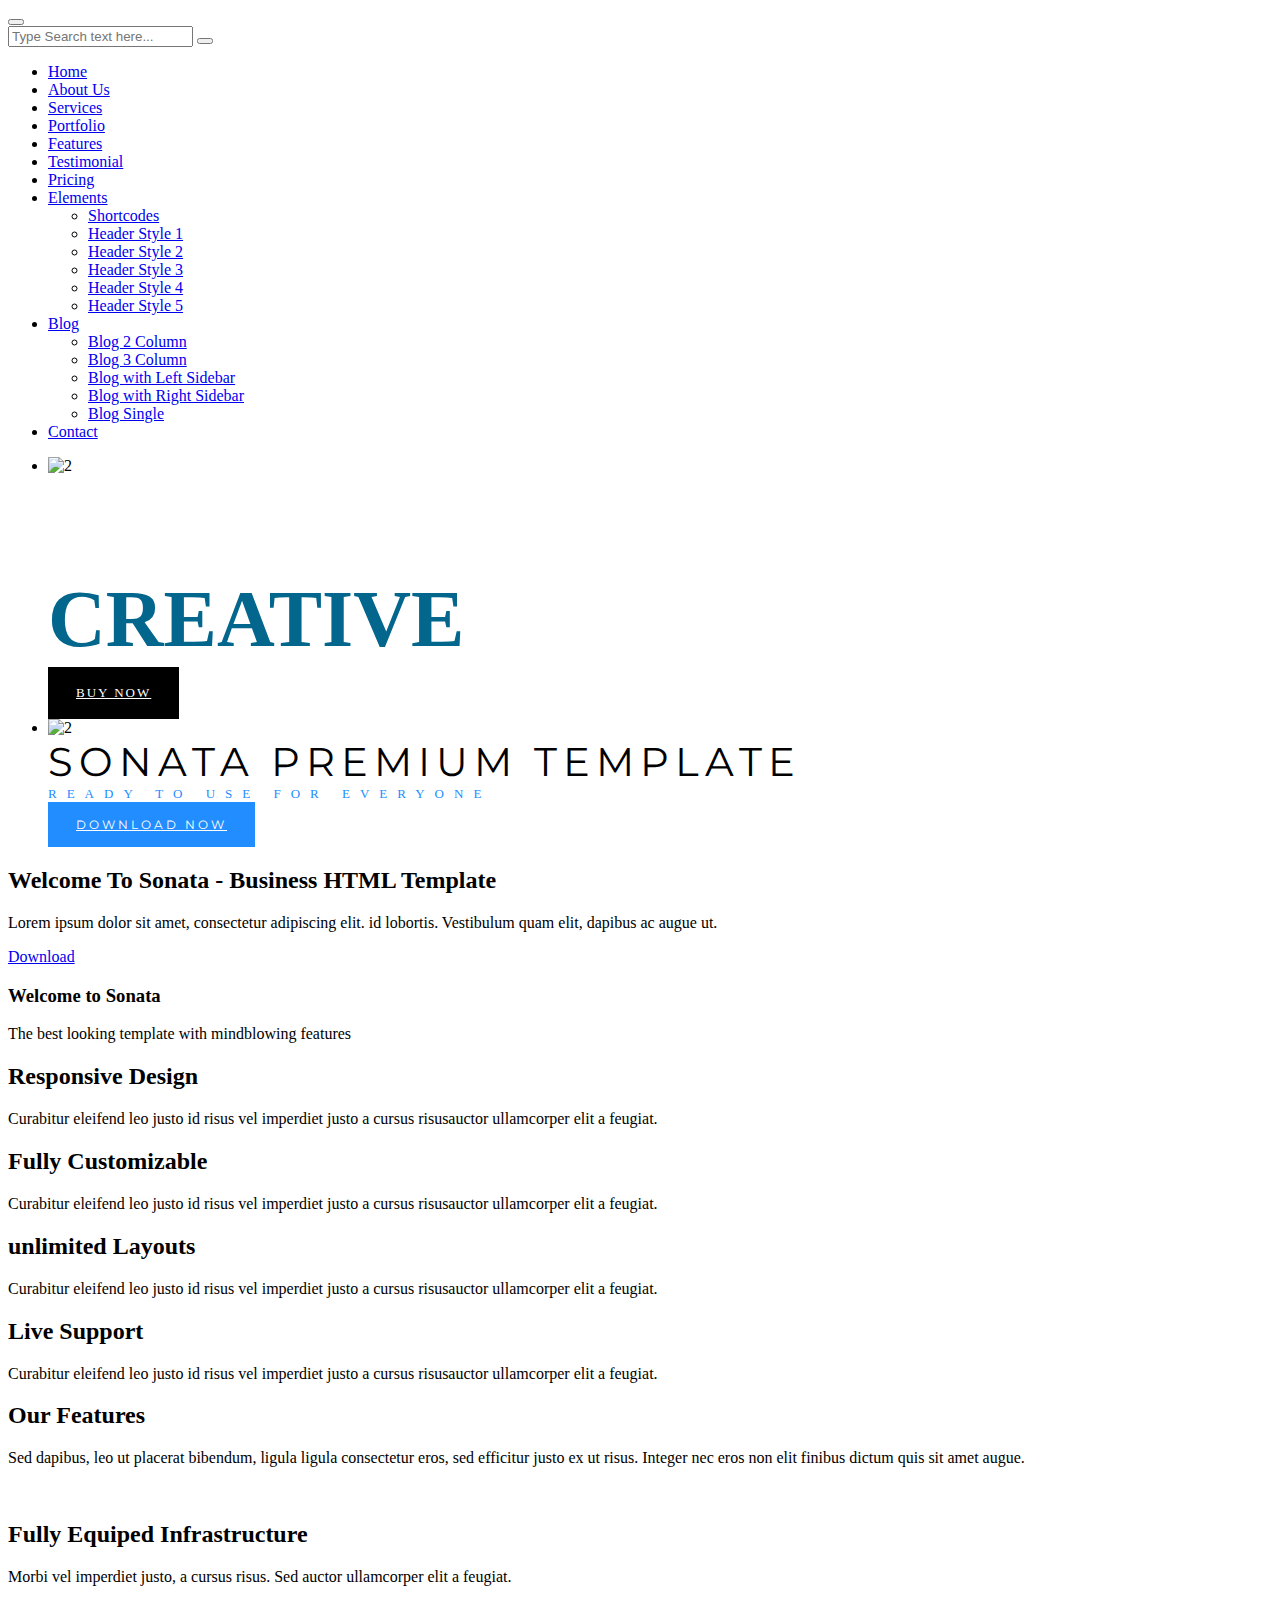
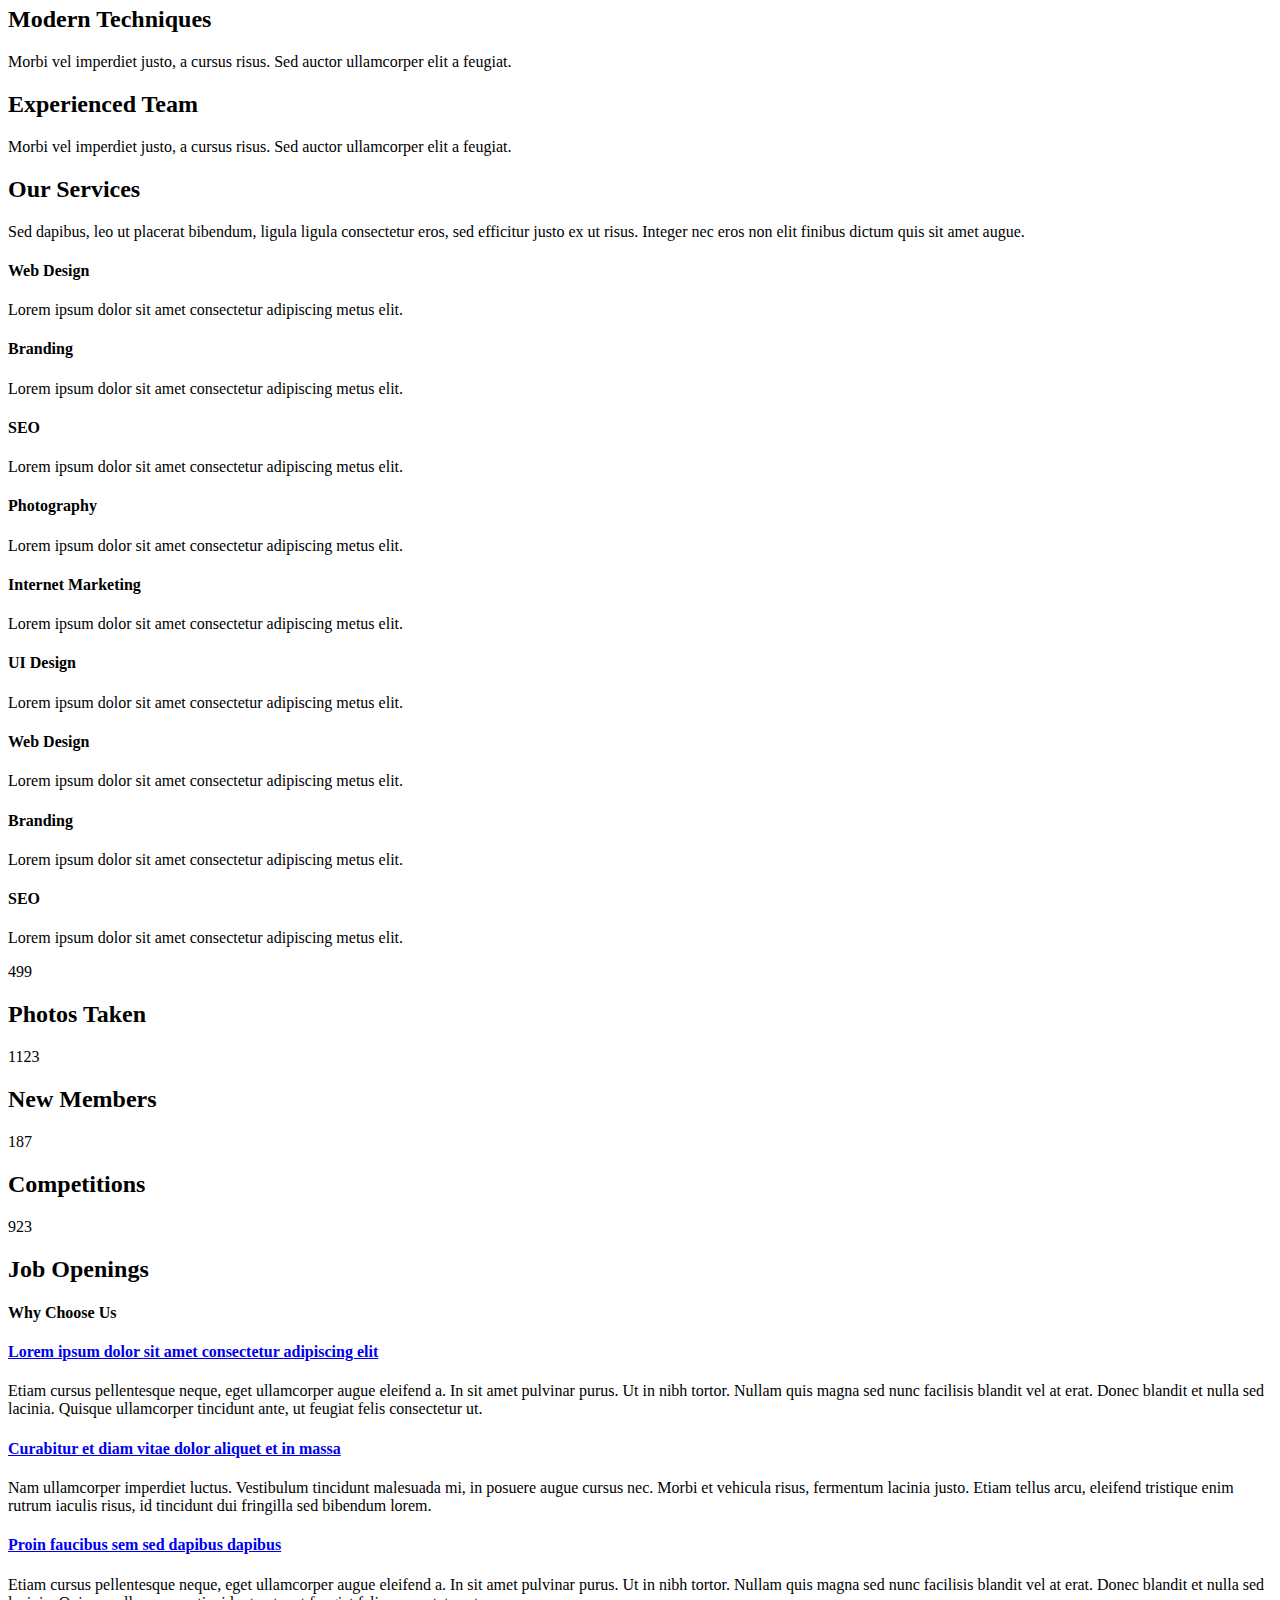
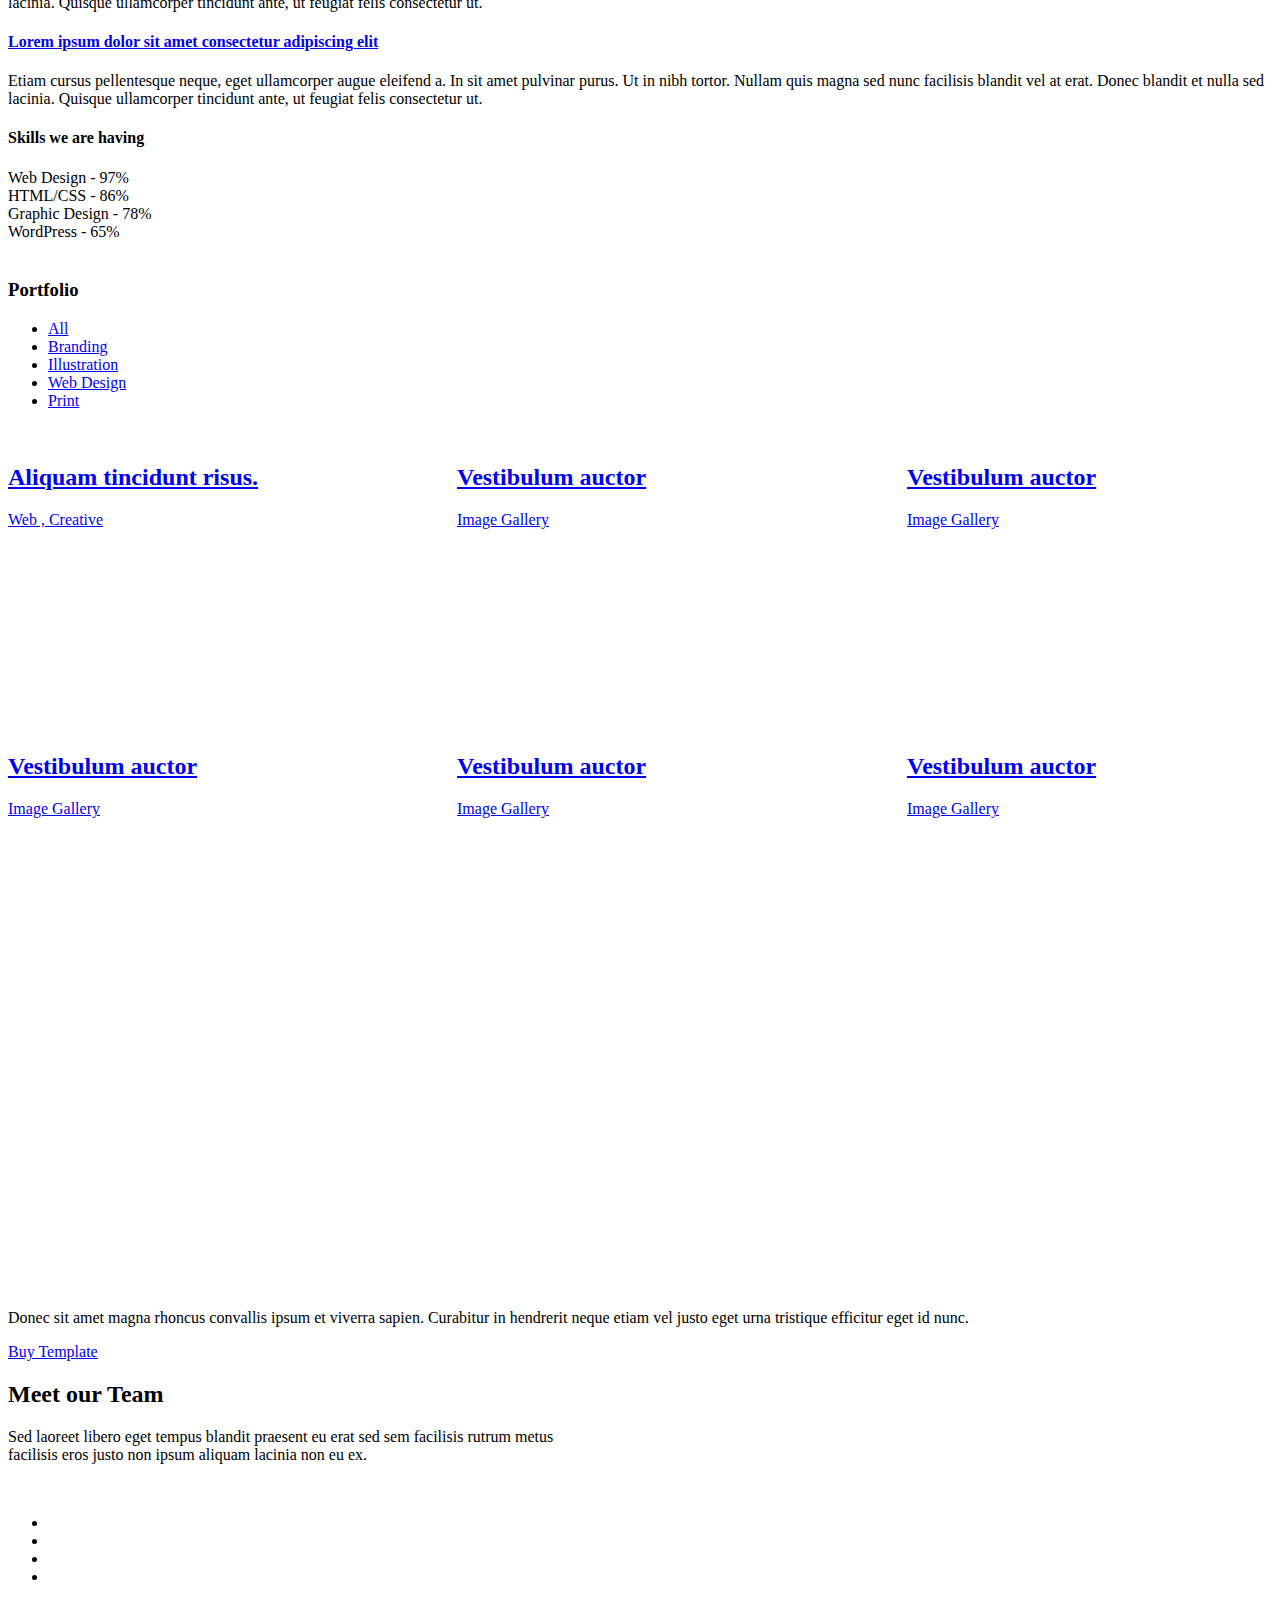
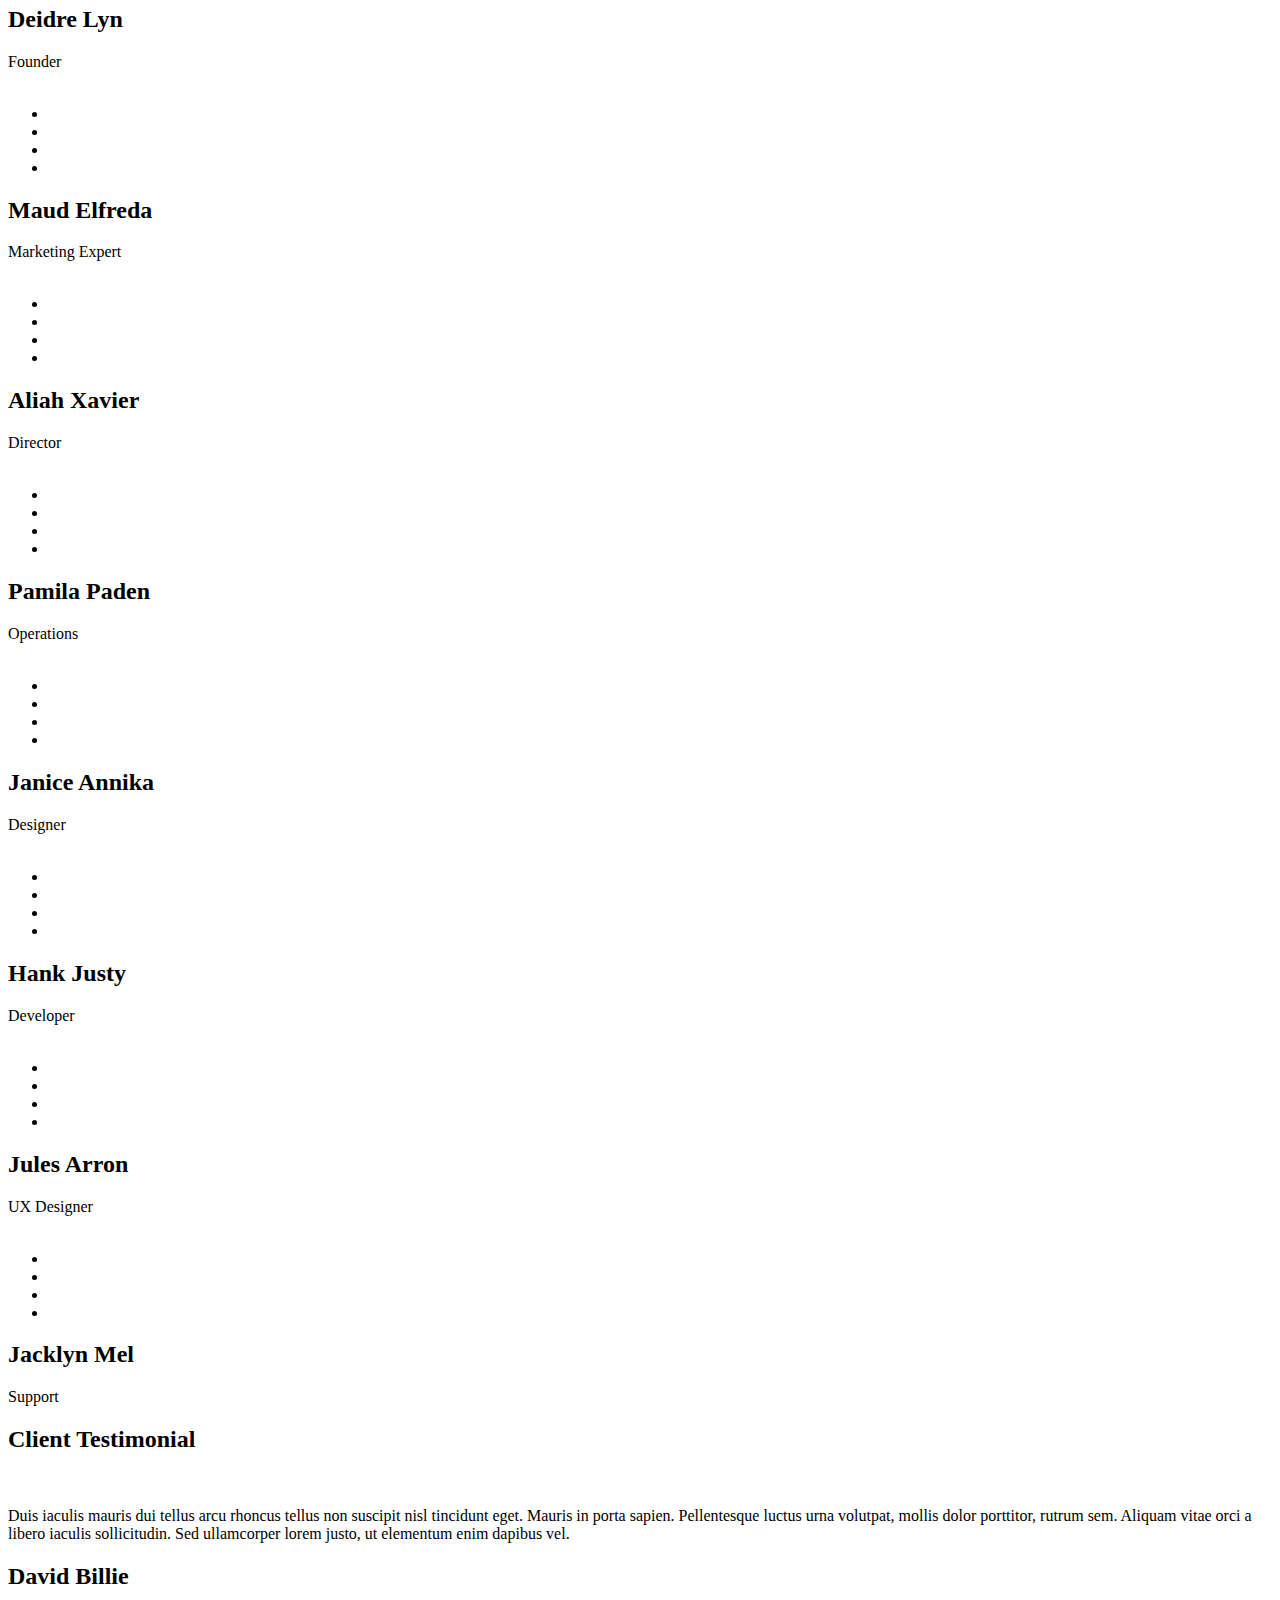
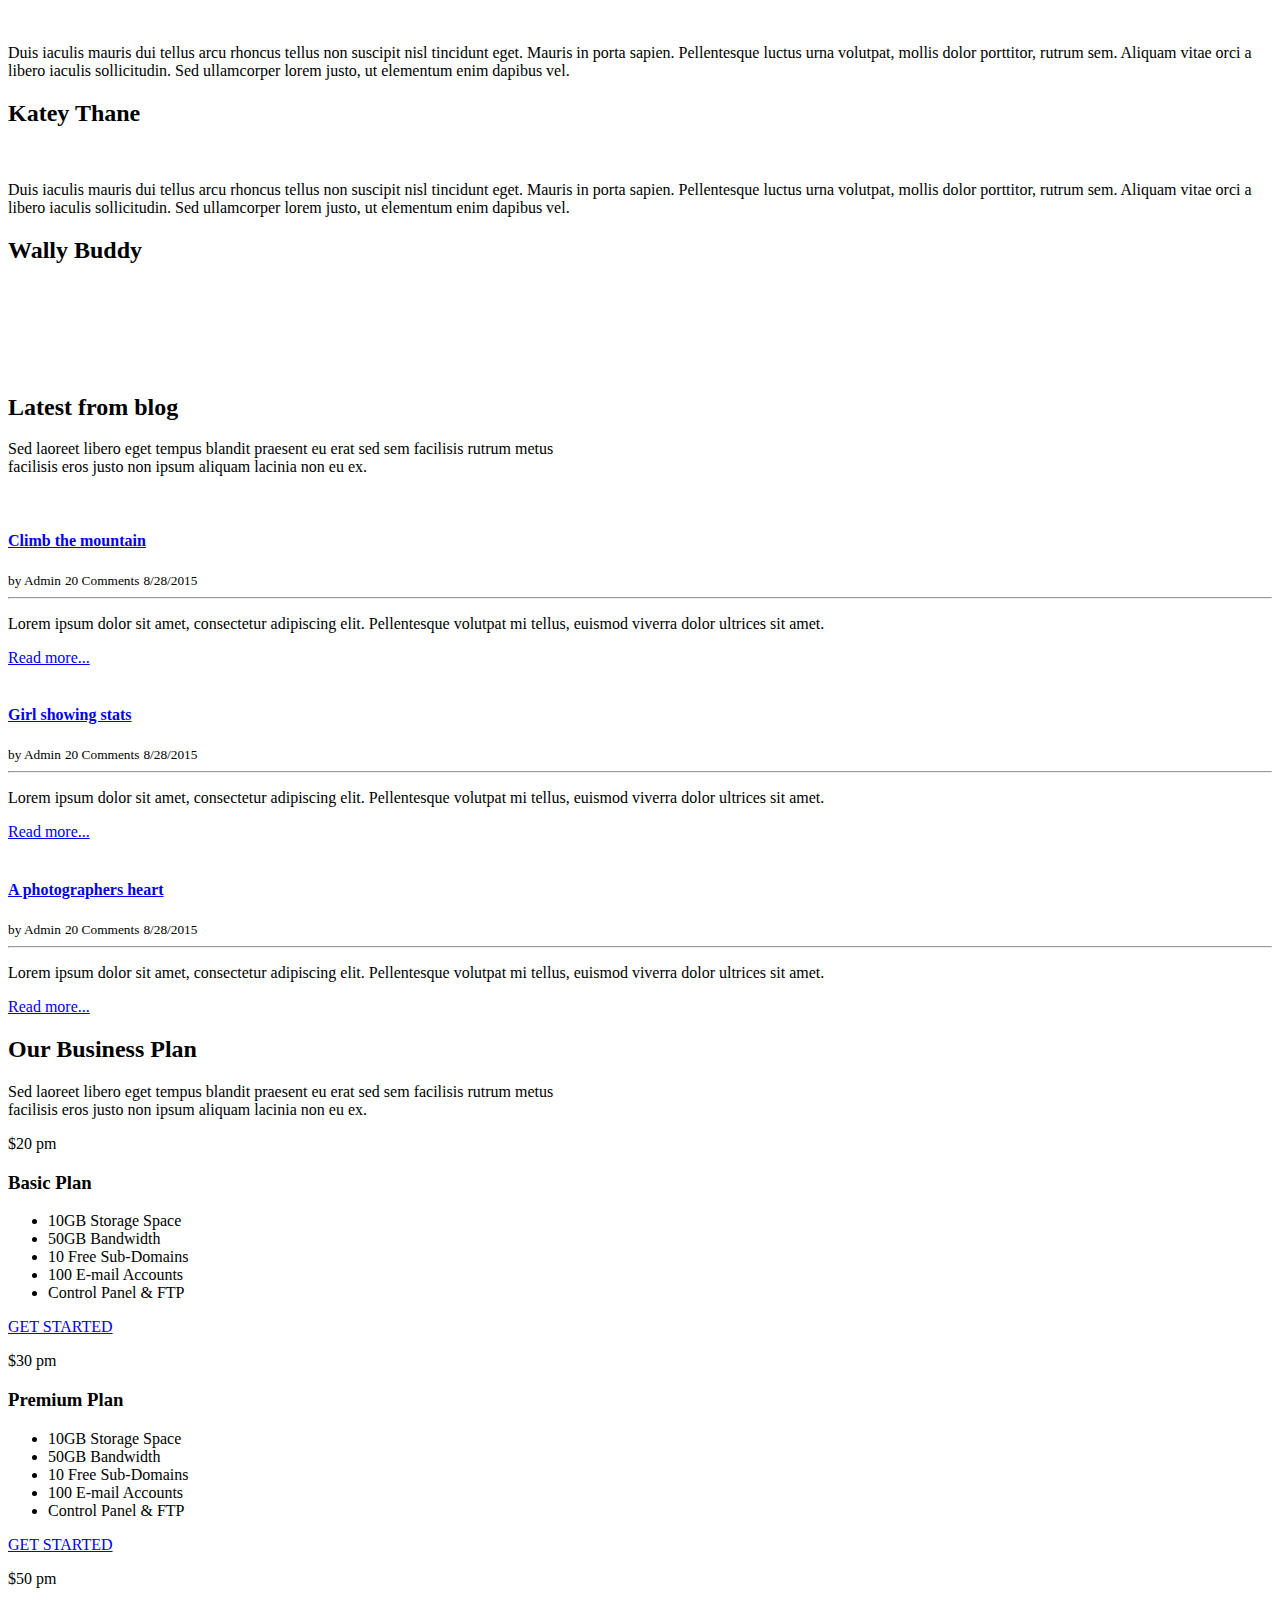
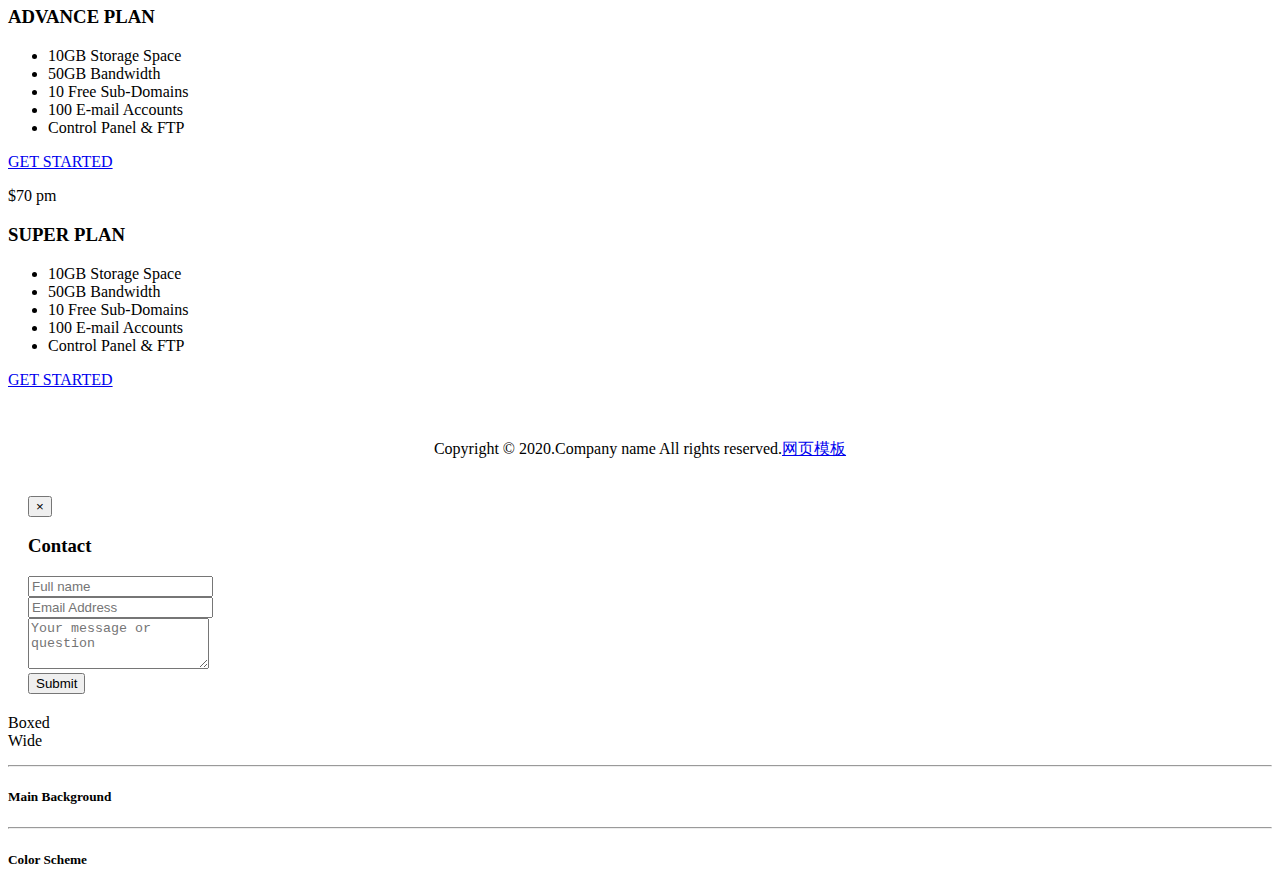
==== index.html @ 0c8743cd "Create index.html" ====
<!DOCTYPE html>
<html lang="en">
<head>
  
	<meta http-equiv="content-type" content="text/html; charset=UTF-8"> 

	<title></title>

	<meta name="viewport" content="width=device-width, initial-scale=1.0">
	<meta name="description" content="">
	<meta name="keywords" content="">
	<meta name="author" content="">

	<!-- Bootstrap CSS -->
	<link rel="stylesheet" href="css/bootstrap.min.css" type="text/css">

	<!-- Styles -->
	<link rel="stylesheet" href="js/owl-carousel/owl.carousel.css">
	<link rel="stylesheet" href="js/owl-carousel/owl.theme.css">
	<link rel="stylesheet" href="js/owl-carousel/owl.transitions.css">
	<link rel="stylesheet" href="js/rs-plugin/css/settings.css">
	<link rel="stylesheet" href="js/flexslider/flexslider.css">
	<link rel="stylesheet" href="js/isotope/isotope.css">
	<link rel="stylesheet" href="css/jquery-ui.css">
	<link rel="stylesheet" href="js/magnific-popup/magnific-popup.css">
	<link rel="stylesheet" href="css/style.css">

	<!-- Google Fonts -->
	<link href='http://fonts.googleapis.com/css?family=Open+Sans:300italic,400italic,600italic,700italic,800italic,400,300,600,700,800' rel='stylesheet' type='text/css'>
	<link href='http://fonts.googleapis.com/css?family=Montserrat:400,700' rel='stylesheet' type='text/css'>
	<link href='http://fonts.googleapis.com/css?family=Raleway:400,200,100,300,500,600,700,800,900' rel='stylesheet' type='text/css'>
	<link href='http://fonts.googleapis.com/css?family=Dosis:400,200,300,500,600,700,800' rel='stylesheet' type='text/css'>

	<!-- Icon Fonts -->
	<link rel="stylesheet" href="css/icomoon/style.css" type="text/css">
	<link rel="stylesheet" href="font-awesome/css/font-awesome.min.css" type="text/css">

	<!-- SKIN -->
	<link rel="stylesheet" href="css/color-scheme/vivid-blue.css" type="text/css">


	<!-- HTML5 Shim and Respond.js IE8 support of HTML5 elements and media queries -->
	<!-- WARNING: Respond.js doesn't work if you view the page via file:// -->
	<!--[if lt IE 9]>
		<script src="https://oss.maxcdn.com/libs/html5shiv/3.7.0/html5shiv.js"></script>
		<script src="https://oss.maxcdn.com/libs/respond.js/1.4.2/respond.min.js"></script>
           <script src="//cdnjs.cloudflare.com/ajax/libs/jquery-ajaxtransport-xdomainrequest/1.0.2/jquery.xdomainrequest.min.js"></script>      
	<![endif]-->

</head>
<body id="header6">

<div class="outer-wrapper" id="page-top">
	<div class="header-wrap">

		<!-- HEADER -->
		<header id="header-main">
		<div class="container">
			<div class="navbar yamm navbar-default">
				<div class="navbar-header">
					<button type="button" data-toggle="collapse" data-target="#navbar-collapse-1" class="navbar-toggle">
					<span class="icon-bar"></span>
					<span class="icon-bar"></span>
					<span class="icon-bar"></span>
					</button>
					<a href="index.html" class="navbar-brand"><img src="images/basic/logo.png" width="40" alt=""/></a>
				</div>

				<!-- SEARCH -->
				<div class="header-x pull-right">
					<div class="s-search">
						<div class="ss-trigger"><i class="icon-search2"></i></div>
						<div class="ss-content">
							<span class="ss-close icon-cross2"></span>
							<div class="ssc-inner">
								<form>
									<input type="text" placeholder="Type Search text here...">
									<button type="submit"><i class="icon-search2"></i></button>
								</form>
							</div>
						</div>
					</div>
				</div>

				<div id="navbar-collapse-1" class="navbar-collapse collapse navbar-right">
					<ul class="nav navbar-nav">
						<li class="page-scroll"><a href="#page-top">Home</a></li>
						<li class="page-scroll"><a href="#1">About Us</a></li>
						<li class="page-scroll"><a href="#2">Services</a></li>
						<li class="page-scroll"><a href="#3">Portfolio</a></li>
						<li class="page-scroll"><a href="#4">Features</a></li>
						<li class="page-scroll"><a href="#6">Testimonial</a></li>
						<li class="page-scroll"><a href="#7">Pricing</a></li>
                        <li class="dropdown">
							<a href="#" data-toggle="dropdown" class="dropdown-toggle">
								Elements							</a>
							<ul class="dropdown-menu" role="menu">
								<li class="dropdown-submenu">
									<a href="shortcodes.html">Shortcodes</a>								</li>
								<li class="dropdown-submenu">
									<a href="headerstyle1.html">Header Style 1</a>								</li>
								<li class="dropdown-submenu">
									<a href="headerstyle2.html">Header Style 2</a>								</li>
								<li class="dropdown-submenu">
									<a href="headerstyle3.html">Header Style 3</a>								</li>
								
								<li class="dropdown-submenu">
									<a href="headerstyle4.html">Header Style 4</a>								</li>
							<li class="dropdown-submenu">
									<a href="headerstyle5.html">Header Style 5</a>								</li>
							
							</ul>
						</li>
						                        <li class="dropdown">
							<a href="#" data-toggle="dropdown" class="dropdown-toggle">
								Blog							</a>
							<ul class="dropdown-menu" role="menu">
								<li class="dropdown-submenu">
									<a href="blog-2column.html">Blog 2 Column</a>								</li>
								<li class="dropdown-submenu">
									<a href="blog-3column.html">Blog 3 Column</a>								</li>
								<li class="dropdown-submenu">
									<a href="blog-left-sidbar.html">Blog with Left Sidebar</a>								</li>
								<li class="dropdown-submenu">
									<a href="blog-right-sidebar.html">Blog with Right Sidebar</a>								</li>
								
								<li class="dropdown-submenu">
									<a href="blog-single.html">Blog Single</a>								</li>
							</ul>
						</li>
						<li class="page-scroll"><a href="#" data-toggle="modal" data-target="#modalContact">Contact</a></li>
					</ul>
				</div>
			</div>
		</div>
	</header>
	</div>

	<!-- SLIDER -->
	<div class="slider-wrap">
		<div class="tp-banner-container">
			<div class="tp-banner" >
				<ul>
					<li data-transition="fade" data-slotamount="7" data-masterspeed="2000" data-saveperformance="on"  data-title="Ken Burns Slide">
						<!-- MAIN IMAGE -->
						<img src="images/dummy.png"  alt="2" data-lazyload="images/slider/1/3.jpg" data-bgposition="right top" data-kenburns="off" data-duration="12000" data-ease="Power0.easeInOut" data-bgfit="115" data-bgfitend="100" data-bgpositionend="center bottom">
						<div class="tp-caption customin customout tp-resizeme"
							data-x="left" data-hoffset="60"
							data-y="170"
							data-customin="x:0;y:0;z:0;rotationX:90;rotationY:0;rotationZ:0;scaleX:1;scaleY:1;skewX:0;skewY:0;opacity:0;transformPerspective:200;transformOrigin:50% 0%;"
							data-customout="x:0;y:0;z:0;rotationX:0;rotationY:0;rotationZ:0;scaleX:0.75;scaleY:0.75;skewX:0;skewY:0;opacity:0;transformPerspective:600;transformOrigin:50% 50%;"
							data-speed="1000"
							data-start="500"
							data-easing="Back.easeInOut"
							data-endspeed="300"
							style="font-size:80px;color:#fff;text-transform:uppercase;font-weight: 800 !important;letter-spacing: 0px;line-height: 120% !important;"
							>We Are <br>
							<span style="color:rgb(3, 102, 141)">Creative</span> Agency
						</div>
					
						<a href="#" class="tp-caption small_title  customin customout tp-resizeme"
							data-x="left" data-hoffset="70"
							data-y="400"
							data-customin="x:0;y:0;z:0;rotationX:90;rotationY:0;rotationZ:0;scaleX:1;scaleY:1;skewX:0;skewY:0;opacity:0;transformPerspective:200;transformOrigin:50% 0%;"
							data-customout="x:0;y:0;z:0;rotationX:0;rotationY:0;rotationZ:0;scaleX:0.75;scaleY:0.75;skewX:0;skewY:0;opacity:0;transformPerspective:600;transformOrigin:50% 50%;"
							data-speed="1600"
							data-start="900"
							data-easing="Back.easeInOut"
							data-endspeed="300" style="	background: #000;
							padding:18px 28px;
							color: #fff;
							text-transform: uppercase;
							border: none;
							font-size: 13px;
							letter-spacing: 2px;
							border-radius: 0px;
							display: table;
							transition: .4s;
							
							">Buy now</a>
						
						
					</li>
					
					<!-- SLIDE  -->
										<li data-transition="fade" data-slotamount="7" data-masterspeed="2000" data-saveperformance="on"  data-title="Ken Burns Slide">
						<!-- MAIN IMAGE -->
						<img src="images/dummy.png"  alt="2" data-lazyload="images/slider/1/1.jpg" data-bgposition="right top" data-kenburns="off" data-duration="12000" data-ease="Power0.easeInOut" data-bgfit="115" data-bgfitend="100" data-bgpositionend="center bottom">
						<div class="tp-caption tentered_white_huge lft tp-resizeme" data-endspeed="300" data-easing="Power4.easeOut" data-start="400" data-speed="600" data-y="280" data-hoffset="0" data-x="center"
							style="    color: #000;
							text-transform: uppercase;
							font-size: 40px;
							letter-spacing: 6px;
							font-family: Montserrat;
							font-weight: 400;
							"
							>
							Sonata Premium Template
						</div>
						<div class="tp-caption tentered_white_huge lfb tp-resizeme" data-endspeed="300" data-easing="Power4.easeOut" data-start="800" data-speed="600" data-y="350" data-hoffset="0" data-x="center"
							style="    color: #228dff;
							font-size: 13px;
							text-transform: uppercase;
							letter-spacing: 10px;
							"
							>
							ready to use for everyone
						</div>
						<a href="" target="_blank" class="tp-caption lfb tp-resizeme rs-parallaxlevel-0"
							data-x="center"
							data-y="400"
							data-customin="x:0;y:0;z:0;rotationX:0;rotationY:0;rotationZ:0;scaleX:0;scaleY:0;skewX:0;skewY:0;opacity:0;transformPerspective:600;transformOrigin:50% 50%;"
							data-speed="500"
							data-start="1200"
							data-easing="Power3.easeInOut"
							data-splitin="none"
							data-splitout="none"
							data-elementdelay="0.1"
							data-endelementdelay="0.1"
							data-linktoslide="next"
							style="z-index: 12; max-width: auto; max-height: auto; white-space: nowrap;padding:15px 28px;
							color: #fff;
							text-transform: uppercase;
							border: none;
							background:#228dff;
							font-size: 12px;
							letter-spacing: 3px;
							font-family: Montserrat;
							border-radius: 0px;
							display: table;
							transition: .4s;
							;">Download Now</a>
					</li>
					</ul>
				<div class="tp-bannertimer"></div>
			</div>
		</div>
	</div>

	<!-- INNER CONTENT -->

	<div class="container-fluid no-padding">
    	<div class="pattern-grey padding30">
			<div class="container">
				<div class="row cta-dark">
					<div class="col-md-9">
						<h2 style="color: #000"><span>Welcome To Sonata</span> - Business HTML Template</h2>
						<p class="">Lorem ipsum dolor sit amet, consectetur adipiscing elit.  id lobortis. Vestibulum quam elit, dapibus ac augue ut.</p>
					</div>
					<div class="col-md-3">
						<a href="#" class="button btn-lg pull-right">Download</a>
					</div>
				</div>
			</div>
		</div>
		<div class="padding50">
		<div class="" id="1"></div>
    <section id="about-section2">
		<div class="container">
			<div class="welcome-content text-center">
				<h3>Welcome to Sonata</h3>
				<p class="lead">The best looking template with mindblowing features</p>
			</div>
		</div>
		
		
		<div class="space10"></div>
		<div class="container padding50">
			<div class="services">
				<div class="row">
					<div class="col-md-3">
						<div class="service-content text-center">
							<span><i class="icon-monitor"></i></span>
							<div class="services-content">
								<h2>Responsive Design</h2>
								<p>Curabitur eleifend leo justo id risus vel imperdiet justo a cursus risusauctor ullamcorper elit a feugiat.</p>
							</div>
						</div>
					</div>
					<div class="col-md-3">
						<div class="service-content text-center">
							<span><i class="icon-cog3"></i></span>
							<div class="services-content">
								<h2>Fully Customizable</h2>
								<p>Curabitur eleifend leo justo id risus vel imperdiet justo a cursus risusauctor ullamcorper elit a feugiat.</p>
							</div>
						</div>
					</div>
					<div class="col-md-3">
						<div class="service-content text-center">
							<span><i class="icon-layout"></i></span>
							<div class="services-content">
								<h2>unlimited Layouts</h2>
								<p>Curabitur eleifend leo justo id risus vel imperdiet justo a cursus risusauctor ullamcorper elit a feugiat.</p>
							</div>
						</div>
					</div>
					<div class="col-md-3">
						<div class="service-content text-center">
							<span><i class="icon-support"></i></span>
							<div class="services-content">
								<h2>Live Support</h2>
								<p>Curabitur eleifend leo justo id risus vel imperdiet justo a cursus risusauctor ullamcorper elit a feugiat.</p>
							</div>
						</div>
					</div>
				</div>
			</div>
		</div>
		</section>
      
      </div>
	</div>
	
		<div class="space70"></div>
		<div class="parallax-bg5 padding30" id="4">
			<div class="container">
				<div class="col-md-8 col-md-offset-2 text-center">
					<h2 class="white">Our Features</h2>
					<p class="white">Sed dapibus, leo ut placerat bibendum, ligula ligula consectetur eros, sed efficitur justo ex ut risus. Integer nec eros non elit finibus dictum quis sit amet augue.</p>
				</div>
				<div class="features">
					<div class="container">
						<div class="row">
							<div class="col-md-6">
								<div>
									<div class="space30"></div>
									<img src="images/feature-img.png" class="img-responsive" alt="">
								</div>
							</div>
							<div class="col-md-6">
								<div class="fc-main">
									<div class="feature-content space50">
										<i class="fa fa-hdd-o"></i>
										<div class="fc-inner">
											<h2 class="white">Fully Equiped Infrastructure</h2>
											<p class="lite-white">Morbi vel imperdiet justo, a cursus risus. Sed auctor ullamcorper elit a feugiat. </p>
										</div>
									</div>
									<div class="feature-content space50">
										<i class="icon-pencil2"></i>
										<div class="fc-inner">
											<h2 class="white">Modern Techniques</h2>
											<p class="lite-white">Morbi vel imperdiet justo, a cursus risus. Sed auctor ullamcorper elit a feugiat. </p>
										</div>
									</div>
									<div class="feature-content space50">
										<i class="icon-user"></i>
										<div class="fc-inner">
											<h2 class="white">Experienced Team</h2>
											<p class="lite-white">Morbi vel imperdiet justo, a cursus risus. Sed auctor ullamcorper elit a feugiat. </p>
										</div>
									</div>
								</div>
							</div>
						</div>
					</div>
				</div>
			</div>
		</div>
		
	
		<div class="clearfix"></div>
		<div class="padding80 border-top">
			<div class="container" id="2">
			<div class="col-md-8 col-md-offset-2 text-center space50">
				<h2>Our Services</h2>
				<p>Sed dapibus, leo ut placerat bibendum, ligula ligula consectetur eros, sed efficitur justo ex ut risus. Integer nec eros non elit finibus dictum quis sit amet augue.</p>
			</div>
			<div class="row">
				<div class="col-md-4">
					<div class="feature-box">
						<div class="feature-box-icon">
							<i class="icon-monitor"></i>
						</div>
						<div class="feature-box-info">
							<h4>Web Design</h4>
							<p>Lorem ipsum dolor sit amet consectetur adipiscing metus elit.</p>
						</div>
					</div>
				</div>
				<div class="col-md-4">
					<div class="feature-box">
						<div class="feature-box-icon">
							<i class="icon-layout"></i>
						</div>
						<div class="feature-box-info">
							<h4>Branding</h4>
							<p>Lorem ipsum dolor sit amet consectetur adipiscing metus elit.</p>
						</div>
					</div>
				</div>
				<div class="col-md-4">
					<div class="feature-box">
						<div class="feature-box-icon">
							<i class="icon-cog3"></i>
						</div>
						<div class="feature-box-info">
							<h4>SEO</h4>
							<p>Lorem ipsum dolor sit amet consectetur adipiscing metus elit.</p>
						</div>
					</div>
				</div>
			</div>
			
			<div class="space20"></div>
			<div class="row">
				<div class="col-md-4">
					<div class="feature-box">
						<div class="feature-box-icon">
							<i class="icon-camera"></i>
						</div>
						<div class="feature-box-info">
							<h4>Photography</h4>
							<p>Lorem ipsum dolor sit amet consectetur adipiscing metus elit.</p>
						</div>
					</div>
				</div>
				<div class="col-md-4">
					<div class="feature-box">
						<div class="feature-box-icon">
							<i class="icon-lightbulb"></i>
						</div>
						<div class="feature-box-info">
							<h4>Internet Marketing</h4>
							<p>Lorem ipsum dolor sit amet consectetur adipiscing metus elit.</p>
						</div>
					</div>
				</div>
				<div class="col-md-4">
					<div class="feature-box">
						<div class="feature-box-icon">
							<i class="icon-strategy"></i>
						</div>
						<div class="feature-box-info">
							<h4>UI Design</h4>
							<p>Lorem ipsum dolor sit amet consectetur adipiscing metus elit.</p>
						</div>
					</div>
				</div>
			</div>
						<div class="space20"></div>

			<div class="row">
				<div class="col-md-4">
					<div class="feature-box">
						<div class="feature-box-icon">
							<i class="icon-monitor"></i>
						</div>
						<div class="feature-box-info">
							<h4>Web Design</h4>
							<p>Lorem ipsum dolor sit amet consectetur adipiscing metus elit.</p>
						</div>
					</div>
				</div>
				<div class="col-md-4">
					<div class="feature-box">
						<div class="feature-box-icon">
							<i class="icon-layout"></i>
						</div>
						<div class="feature-box-info">
							<h4>Branding</h4>
							<p>Lorem ipsum dolor sit amet consectetur adipiscing metus elit.</p>
						</div>
					</div>
				</div>
				<div class="col-md-4">
					<div class="feature-box">
						<div class="feature-box-icon">
							<i class="icon-cog3"></i>
						</div>
						<div class="feature-box-info">
							<h4>SEO</h4>
							<p>Lorem ipsum dolor sit amet consectetur adipiscing metus elit.</p>
						</div>
					</div>
				</div>
			</div>
			
			<div class="space20"></div>
			
		</div></div>
		
	
		
		<div class="pattern-grey">
		<div id="stats1" class="container">
			<div class="row">
				<div class="col-md-3 col-sm-6">
					<div class="stats1-info">
						<i class=" icon-camera"></i>
						<p><span class="count count1">499</span></p>
						<h2>Photos Taken</h2>
					</div>
				</div>
				<div class="col-md-3 col-sm-6">
					<div class="stats1-info">
						<i class="icon-lock"></i>
						<p><span class="count count1">1123</span></p>
						<h2>New Members</h2>
					</div>
				</div>
				<div class="col-md-3 col-sm-6">
					<div class="stats1-info">
						<i class="icon-trophy"></i>
						<p><span class="count count1">187</span></p>
						<h2>Competitions</h2>
					</div>
				</div>
				<div class="col-md-3 col-sm-6">
					<div class="stats1-info">
						<i class="icon-telescope"></i>
						<p><span class="count count1">923</span></p>
						<h2>Job Openings</h2>
					</div>
				</div>
			</div>
		</div>
		</div>
			
	<div class="container padding70">
			<div class="section-info ">
				<div class="col-md-6">
					<h4>Why Choose Us</h4>
					<div class="space30"></div>
					<div class="panel-group" id="accordion">
						<div class="panel panel-default">
							<div class="panel-heading">
								<h4 class="panel-title">
									<a class="accordion-toggle" data-toggle="collapse" data-parent="#accordion" href="#collapseOne1">
									Lorem ipsum dolor sit amet consectetur adipiscing elit
									<span class="fa fa-plus"></span>
									</a>
								</h4>
							</div>
							<div id="collapseOne1" class="panel-collapse collapse">
								<div class="panel-body">
									<p>Etiam cursus pellentesque neque, eget ullamcorper augue eleifend a. In sit amet pulvinar purus. Ut in nibh tortor. Nullam quis magna sed nunc facilisis blandit vel at erat. Donec blandit et nulla sed lacinia. Quisque ullamcorper tincidunt ante, ut feugiat felis consectetur ut.</p>
								</div>
							</div>
						</div>
						<div class="clearfix space10"></div>
						<div class="panel panel-default">
							<div class="panel-heading">
								<h4 class="panel-title">
									<a class="accordion-toggle" data-toggle="collapse" data-parent="#accordion" href="#collapseTwo1">
									Curabitur et diam vitae dolor aliquet et in massa
									<span class="fa fa-plus"></span>
									</a>
								</h4>
							</div>
							<div id="collapseTwo1" class="panel-collapse collapse">
								<div class="panel-body">
									<p>Nam ullamcorper imperdiet luctus. Vestibulum tincidunt malesuada mi, in posuere augue cursus nec. Morbi et vehicula risus, fermentum lacinia justo. Etiam tellus arcu, eleifend tristique enim rutrum iaculis risus, id tincidunt dui fringilla sed bibendum lorem.</p>
								</div>
							</div>
						</div>
						<div class="clearfix space10"></div>
						<div class="panel panel-default">
							<div class="panel-heading">
								<h4 class="panel-title">
									<a class="accordion-toggle" data-toggle="collapse" data-parent="#accordion" href="#collapseThree1">
									Proin faucibus sem sed dapibus dapibus
									<span class="fa fa-plus"></span>
									</a>
								</h4>
							</div>
							<div id="collapseThree1" class="panel-collapse collapse">
								<div class="panel-body">
									<p>Etiam cursus pellentesque neque, eget ullamcorper augue eleifend a. In sit amet pulvinar purus. Ut in nibh tortor. Nullam quis magna sed nunc facilisis blandit vel at erat. Donec blandit et nulla sed lacinia. Quisque ullamcorper tincidunt ante, ut feugiat felis consectetur ut.</p>
								</div>
							</div>
						</div>
						<div class="clearfix space10"></div>
						<div class="panel panel-default">
							<div class="panel-heading">
								<h4 class="panel-title">
									<a class="accordion-toggle" data-toggle="collapse" data-parent="#accordion" href="#collapseFour1">
									Lorem ipsum dolor sit amet consectetur adipiscing elit
									<span class="fa fa-plus"></span>
									</a>
								</h4>
							</div>
							<div id="collapseFour1" class="panel-collapse collapse">
								<div class="panel-body">
									<p>Etiam cursus pellentesque neque, eget ullamcorper augue eleifend a. In sit amet pulvinar purus. Ut in nibh tortor. Nullam quis magna sed nunc facilisis blandit vel at erat. Donec blandit et nulla sed lacinia. Quisque ullamcorper tincidunt ante, ut feugiat felis consectetur ut.</p>
								</div>
							</div>
						</div>
					</div>
				</div>
				<div class="col-md-6">
					<h4>Skills we are having</h4>
					<div class="space30"></div>
					<div id="skills">
						<div class="b-progress-bar" data-capacity="100" data-value="97">
							<div class="progress-label">Web Design - 97%</div>
							<div class="progress-scale">
								<div style="width: 97%;" class="progress-line"></div>
							</div>
						</div>
						<div class="b-progress-bar" data-capacity="100" data-value="86">
							<div class="progress-label">HTML/CSS - 86%</div>
							<div class="progress-scale">
								<div style="width: 86%;" class="progress-line m-2"></div>
							</div>
						</div>
						<div class="b-progress-bar" data-capacity="100" data-value="78">
							<div class="progress-label">Graphic Design - 78%</div>
							<div class="progress-scale">
								<div style="width: 78%;" class="progress-line m-3"></div>
							</div>
						</div>
						<div class="b-progress-bar" data-capacity="100" data-value="65">
							<div class="progress-label">WordPress - 65%</div>
							<div class="progress-scale">
								<div style="width: 65%;" class="progress-line m-4"></div>
							</div>
						</div>
					</div>
					<div class="gap" style="height: 20px;">
					</div>
				</div>
				<div class="clearfix"></div>
			</div>
		</div>
	
	
			<section id="portfolio-section">
			<div class="container container-full" id="3">
			<section id="portfolio-section">
<div class="container">
				<h3 class="uppercase text-center">Portfolio</h3>
			</div>				
			<ul class="filter" data-option-key="filter">
					<li><a class="selected" href="#filter" data-option-value="*">All</a></li>
					<li><a href="#" data-option-value=".branding">Branding</a></li>
					<li><a href="#" data-option-value=".illustration">Illustration</a></li>
					<li><a href="#" data-option-value=".web-design">Web Design</a></li>
					<li><a href="#" data-option-value=".print">Print</a></li>
				</ul>
				<div id="portfolio-home" class="isotope folio-boxed-3col" style="position: relative; height: 867px;">
					<div class="project-item branding" style="position: absolute; left: 0px; top: 0px;">
						<a href="./portfolio-single-slider.html">
							<div class="project-gal">
								<img src="images/projects/1.jpg" class="img-responsive" alt="">
								<div class="overlay-folio2">
									<div class="project-info">
										<h2>Aliquam tincidunt risus.</h2>
										<p>Web , Creative</p>
									</div>
								</div>
							</div>
						</a>
					</div>
					<div class="project-item illustration web-design illustration" style="position: absolute; left: 449px; top: 0px;">
						<a href="./portfolio-single-slider.html">
							<div class="project-gal">
								<img src="images/projects/2.jpg" class="img-responsive" alt="">
								<div class="overlay-folio2">
									<div class="project-info">
										<h2>Vestibulum auctor</h2>
										<p>Image Gallery</p>
									</div>
								</div>
							</div>
						</a>
					</div>
					<div class="project-item illustration print" style="position: absolute; left: 899px; top: 0px;">
						<a href="./portfolio-single-slider.html">
							<div class="project-gal">
								<img src="images/projects/3.jpg" class="img-responsive" alt="">
								<div class="overlay-folio2">
									<div class="project-info">
										<h2>Vestibulum auctor</h2>
										<p>Image Gallery</p>
									</div>
								</div>
							</div>
						</a>
					</div>
					<div class="project-item web-design" style="position: absolute; left: 0px; top: 289px;">
						<a href="./portfolio-single-slider.html">
							<div class="project-gal">
								<img src="images/projects/4.jpg" class="img-responsive" alt="">
								<div class="overlay-folio2">
									<div class="project-info">
										<h2>Vestibulum auctor</h2>
										<p>Image Gallery</p>
									</div>
								</div>
							</div>
						</a>
					</div>
					<div class="project-item branding" style="position: absolute; left: 449px; top: 289px;">
						<a href="./portfolio-single-slider.html">
							<div class="project-gal">
								<img src="images/projects/5.jpg" class="img-responsive" alt="">
								<div class="overlay-folio2">
									<div class="project-info">
										<h2>Vestibulum auctor</h2>
										<p>Image Gallery</p>
									</div>
								</div>
							</div>
						</a>
					</div>
					<div class="project-item illustration web-design print" style="position: absolute; left: 899px; top: 289px;">
						<a href="./portfolio-single-slider.html">
							<div class="project-gal">
								<img src="images/projects/6.jpg" class="img-responsive" alt="">
								<div class="overlay-folio2">
									<div class="project-info">
										<h2>Vestibulum auctor</h2>
										<p>Image Gallery</p>
									</div>
								</div>
							</div>
						</a>
					</div>
				</div>
			</section>
		</div>
		</section>

		<div class="space80"></div>
	<div class="container">
				<div class="row">
					<div class="cta-default-bdr">
						<div class="col-md-9">
							<p>Donec sit amet magna rhoncus convallis ipsum et viverra sapien. Curabitur in hendrerit neque etiam vel justo eget urna tristique efficitur eget id nunc.</p>
						</div>
						<div class="col-md-3">
							<a href="#" class="button btn-lg btn-border color2 pull-right">Buy Template</a>
						</div>
					</div>
				</div>
			</div>
		

<div class="padding50">

		<div class="container padding40">
				
		<div class="team-home">
			<div class="text-center space40">
				<h2 class="title uppercase">Meet our Team</h2>
				<p>Sed laoreet libero eget tempus blandit praesent eu erat sed sem facilisis rutrum metus<br>facilisis eros justo non ipsum aliquam lacinia non eu ex.</p>
			</div>
			<div class="team-box">
				<div class="container">
					<div id="home-team" class="owl-carousel owl-theme">
						<div class="item">
							<div class="staff-img">
								<img src="images/team/1.jpg" class="img-responsive" alt="">
								<div class="team-inner">
									<ul class="team-social">
										<li><a class="facebook" href="#"><i class="fa fa-facebook"></i></a></li>
										<li><a class="twitter" href="#"><i class="fa fa-twitter"></i></a></li>
										<li><a class="google" href="#"><i class="fa fa-google-plus"></i></a></li>
										<li><a class="pinterest" href="#"><i class="fa fa-pinterest"></i></a></li>
									</ul>
								</div>
							</div>
							<h2>Deidre Lyn</h2>
							<span>Founder</span>	
						</div>
						<div class="item">
							<div class="staff-img">
								<img src="images/team/2.jpg" class="img-responsive" alt="">
								<div class="team-inner">
									<ul class="team-social">
										<li><a class="facebook" href="#"><i class="fa fa-facebook"></i></a></li>
										<li><a class="twitter" href="#"><i class="fa fa-twitter"></i></a></li>
										<li><a class="google" href="#"><i class="fa fa-google-plus"></i></a></li>
										<li><a class="pinterest" href="#"><i class="fa fa-pinterest"></i></a></li>
									</ul>
								</div>
							</div>
							<h2>Maud Elfreda</h2>
							<span>Marketing Expert</span>	
						</div>
						<div class="item">
							<div class="staff-img">
								<img src="images/team/3.jpg" class="img-responsive" alt="">
								<div class="team-inner">
									<ul class="team-social">
										<li><a class="facebook" href="#"><i class="fa fa-facebook"></i></a></li>
										<li><a class="twitter" href="#"><i class="fa fa-twitter"></i></a></li>
										<li><a class="google" href="#"><i class="fa fa-google-plus"></i></a></li>
										<li><a class="pinterest" href="#"><i class="fa fa-pinterest"></i></a></li>
									</ul>
								</div>
							</div>
							<h2>Aliah Xavier</h2>
							<span>Director</span>	
						</div>
						<div class="item">
							<div class="staff-img">
								<img src="images/team/4.jpg" class="img-responsive" alt="">
								<div class="team-inner">
									<ul class="team-social">
										<li><a class="facebook" href="#"><i class="fa fa-facebook"></i></a></li>
										<li><a class="twitter" href="#"><i class="fa fa-twitter"></i></a></li>
										<li><a class="google" href="#"><i class="fa fa-google-plus"></i></a></li>
										<li><a class="pinterest" href="#"><i class="fa fa-pinterest"></i></a></li>
									</ul>
								</div>
							</div>
							<h2>Pamila Paden</h2>
							<span>Operations</span>	
						</div>
						<div class="item">
							<div class="staff-img">
								<img src="images/team/5.jpg" class="img-responsive" alt="">
								<div class="team-inner">
									<ul class="team-social">
										<li><a class="facebook" href="#"><i class="fa fa-facebook"></i></a></li>
										<li><a class="twitter" href="#"><i class="fa fa-twitter"></i></a></li>
										<li><a class="google" href="#"><i class="fa fa-google-plus"></i></a></li>
										<li><a class="pinterest" href="#"><i class="fa fa-pinterest"></i></a></li>
									</ul>
								</div>
							</div>
							<h2>Janice Annika</h2>
							<span>Designer</span>	
						</div>
						<div class="item">
							<div class="staff-img">
								<img src="images/team/6.jpg" class="img-responsive" alt="">
								<div class="team-inner">
									<ul class="team-social">
										<li><a class="facebook" href="#"><i class="fa fa-facebook"></i></a></li>
										<li><a class="twitter" href="#"><i class="fa fa-twitter"></i></a></li>
										<li><a class="google" href="#"><i class="fa fa-google-plus"></i></a></li>
										<li><a class="pinterest" href="#"><i class="fa fa-pinterest"></i></a></li>
									</ul>
								</div>
							</div>
							<h2>Hank Justy</h2>
							<span>Developer</span>	
						</div>
						<div class="item">
							<div class="staff-img">
								<img src="images/team/7.jpg" class="img-responsive" alt="">
								<div class="team-inner">
									<ul class="team-social">
										<li><a class="facebook" href="#"><i class="fa fa-facebook"></i></a></li>
										<li><a class="twitter" href="#"><i class="fa fa-twitter"></i></a></li>
										<li><a class="google" href="#"><i class="fa fa-google-plus"></i></a></li>
										<li><a class="pinterest" href="#"><i class="fa fa-pinterest"></i></a></li>
									</ul>
								</div>
							</div>
							<h2>Jules Arron</h2>
							<span>UX Designer</span>	
						</div>
						<div class="item">
							<div class="staff-img">
								<img src="images/team/8.jpg" class="img-responsive" alt="">
								<div class="team-inner">
									<ul class="team-social">
										<li><a class="facebook" href="#"><i class="fa fa-facebook"></i></a></li>
										<li><a class="twitter" href="#"><i class="fa fa-twitter"></i></a></li>
										<li><a class="google" href="#"><i class="fa fa-google-plus"></i></a></li>
										<li><a class="pinterest" href="#"><i class="fa fa-pinterest"></i></a></li>
									</ul>
								</div>
							</div>
							<h2>Jacklyn Mel</h2>
							<span>Support</span>	
						</div>
					</div>
				</div>
			</div>
		</div>
		
	</div>
		</div>
      
	  <div class="" id="6">
	  <div class="text-center space40">
				<h2 class="title uppercase">Client Testimonial</h2>
			</div>
	  		<div class="parallax-bg6 padding60">
			<div class="container">
				<div class="testimonial-box">
					<div id="testimonial" class="owl-carousel">
						<div class="quote-info">
							<img src="images/quote/1.jpg" class="img-responsive" alt="">
							<p>Duis iaculis mauris dui tellus arcu rhoncus tellus non suscipit nisl tincidunt eget. Mauris in porta sapien. Pellentesque luctus urna volutpat, mollis dolor porttitor, rutrum sem. Aliquam vitae orci a libero iaculis sollicitudin. Sed ullamcorper lorem justo, ut elementum enim dapibus vel.</p>
							<h2 class="white">David Billie</h2>
						</div>
						<div class="quote-info">
							<img src="images/quote/2.jpg" class="img-responsive" alt="">
							<p>Duis iaculis mauris dui tellus arcu rhoncus tellus non suscipit nisl tincidunt eget. Mauris in porta sapien. Pellentesque luctus urna volutpat, mollis dolor porttitor, rutrum sem. Aliquam vitae orci a libero iaculis sollicitudin. Sed ullamcorper lorem justo, ut elementum enim dapibus vel.</p>
							<h2 class="white">Katey Thane</h2>
						</div>
						<div class="quote-info">
							<img src="images/quote/3.jpg" class="img-responsive" alt="">
							<p>Duis iaculis mauris dui tellus arcu rhoncus tellus non suscipit nisl tincidunt eget. Mauris in porta sapien. Pellentesque luctus urna volutpat, mollis dolor porttitor, rutrum sem. Aliquam vitae orci a libero iaculis sollicitudin. Sed ullamcorper lorem justo, ut elementum enim dapibus vel.</p>
							<h2 class="white">Wally Buddy</h2>
						</div>
					</div>
					
					<div id="carousel_five" >
				<div class="item client-logo">
					<a href="#"><img src="images/clients/1.png" class="img-responsive" alt=""/></a>
				</div>
				<div class="item client-logo">
					<a href="#"><img src="images/clients/2.png" class="img-responsive" alt=""/></a>
				</div>
				<div class="item client-logo">
					<a href="#"><img src="images/clients/3.png" class="img-responsive" alt=""/></a>
				</div>
				<div class="item client-logo">
					<a href="#"><img src="images/clients/4.png" class="img-responsive" alt=""/></a>
				</div>
				<div class="item client-logo">
					<a href="#"><img src="images/clients/5.png" class="img-responsive" alt=""/></a>
				</div>
				
			</div>
			
				</div>
			</div>
		</div>
	  </div>
		<div class="border-top padding80">
		<div class="container home-blog" id="5">
			<div class="text-center space40">
				<h2 class="title uppercase">Latest from blog</h2>
				<p>Sed laoreet libero eget tempus blandit praesent eu erat sed sem facilisis rutrum metus<br>facilisis eros justo non ipsum aliquam lacinia non eu ex.</p>
			</div>
			<div class="row">
				<div class="col-md-4">
					<div class="hb-info">
						<div class="hb-thumb">
							<img src="images/blog/1.jpg" class="img-responsive" alt=""/>
						</div>
						<h4><a href="blog-single.html">Climb the mountain</a></h4>
						<small><i class="fa fa-user"></i> by Admin</small> <small><i class="fa fa-comments"></i> 20 Comments</small> <small><i class="fa fa-calendar"></i> 8/28/2015</small>
						<hr />
						<p>Lorem ipsum dolor sit amet, consectetur adipiscing elit. Pellentesque volutpat mi tellus, euismod viverra dolor ultrices sit amet.</p>
						<a href="blog-single.html" class="button btn-small btn-border color2">Read more...</a>
					</div>
				</div>
				<div class="col-md-4">
					<div class="hb-info">
						<div class="hb-thumb">
							<img src="images/blog/2.jpg" class="img-responsive" alt=""/>
						</div>
						<h4><a href="blog-single.html">Girl showing stats</a></h4>
						<small><i class="fa fa-user"></i> by Admin</small> <small><i class="fa fa-comments"></i> 20 Comments</small> <small><i class="fa fa-calendar"></i> 8/28/2015</small>
						<hr />
						<p>Lorem ipsum dolor sit amet, consectetur adipiscing elit. Pellentesque volutpat mi tellus, euismod viverra dolor ultrices sit amet.</p>
						<a href="blog-single.html" class="button btn-small btn-border color2">Read more...</a>
					</div>
				</div>
				<div class="col-md-4">
					<div class="hb-info">
						<div class="hb-thumb">
							<img src="images/blog/3.jpg" class="img-responsive" alt=""/>
						</div>
						<h4><a href="blog-single.html">A photographers heart</a></h4>
						<small><i class="fa fa-user"></i> by Admin</small> <small><i class="fa fa-comments"></i> 20 Comments</small> <small><i class="fa fa-calendar"></i> 8/28/2015</small>
						<hr />
						<p>Lorem ipsum dolor sit amet, consectetur adipiscing elit. Pellentesque volutpat mi tellus, euismod viverra dolor ultrices sit amet.</p>
						<a href="blog-single.html" class="button btn-small btn-border color2">Read more...</a>
					</div>
				</div>
			</div>
		</div>
	</div>
	
	
	<!--Pricing Table start -->


			<div class="container padding50" id="7">
			
						<div class="text-center">
				<h2 class="title uppercase">Our Business Plan</h2>
				<p>Sed laoreet libero eget tempus blandit praesent eu erat sed sem facilisis rutrum metus<br>facilisis eros justo non ipsum aliquam lacinia non eu ex.</p>
			</div>
				<div class="col-md-3 col-sm-6">
					<div class="wpb_wrapper">
						<div class="pricing-table">
							<div class="price-unit">
								<span class="pricing">$20</span>
								<span class="unit">pm</span>
							</div>
							<h3>Basic Plan</h3>
							<p></p>
							<ul class="content-pricing">
								<li>10GB Storage Space</li>
								<li>50GB Bandwidth</li>
								<li>10 Free Sub-Domains</li>
								<li>100 E-mail Accounts</li>
								<li>Control Panel &amp; FTP</li>
							</ul>
							<p>
								<a class="pricing-button" href="#">GET STARTED</a>
							</p>
						</div>
					</div>
				</div>

				<div class="col-md-3 col-sm-6">
					<div class="wpb_wrapper">
						<div class="pricing-table">
							<div class="price-unit">
								<span class="pricing">$30</span>
								<span class="unit">pm</span>
							</div>
							<h3>Premium Plan</h3>
							<p></p>
							<ul class="content-pricing">
								<li>10GB Storage Space</li>
								<li>50GB Bandwidth</li>
								<li>10 Free Sub-Domains</li>
								<li>100 E-mail Accounts</li>
								<li>Control Panel &amp; FTP</li>
							</ul>
							<p>
								<a class="pricing-button" href="#">GET STARTED</a>
							</p>
						</div>
					</div>
				</div>

				<div class="col-md-3 col-sm-6">
					<div class="wpb_wrapper">
						<div class="pricing-table active">
							<div class="price-unit">
								<span class="pricing">$50</span>
								<span class="unit">pm</span>
							</div>
							<h3>ADVANCE PLAN</h3>
							<p></p>
							<ul class="content-pricing">
								<li>10GB Storage Space</li>
								<li>50GB Bandwidth</li>
								<li>10 Free Sub-Domains</li>
								<li>100 E-mail Accounts</li>
								<li>Control Panel &amp; FTP</li>
							</ul>
							<p>
								<a class="pricing-button" href="#">GET STARTED</a>
							</p>
						</div>
					</div>
				</div>

				<div class="col-md-3 col-sm-6">
					<div class="wpb_wrapper">
						<div class="pricing-table">
							<div class="price-unit">
								<span class="pricing">$70</span>
								<span class="unit">pm</span>
							</div>
							<h3>SUPER PLAN</h3>
							<p></p>
							<ul class="content-pricing">
								<li>10GB Storage Space</li>
								<li>50GB Bandwidth</li>
								<li>10 Free Sub-Domains</li>
								<li>100 E-mail Accounts</li>
								<li>Control Panel &amp; FTP</li>
							</ul>
							<p>
								<a class="pricing-button" href="#">GET STARTED</a>
							</p>
						</div>
					</div>
				</div>
			</div>
		

<!-- pricing table end here -->		
		
		
		

		


		
	<!-- FOOTER -->
	<footer>
		<div class="container">
			<div class="row">
				<center>
			    <img src="images/basic/logo-ico.png" class="img-responsive space20" width="400" alt=""/>
				
				<div class="row">
				<div class="f-social">
						<a class="fa fa-twitter" href="#"></a>
						<a class="fa fa-facebook" href="#"></a>
						<a class="fa fa-linkedin" href="#"></a>
						<a class="fa fa-dribbble" href="#"></a>
						<a class="fa fa-google-plus" href="#"></a>
						<a class="fa fa-skype" href="#"></a>
						<a class="fa fa-behance" href="#"></a>
						<a class="fa fa-stumbleupon" href="#"></a>
						<a class="fa fa-rss" href="#"></a>
					</div>
				</div>
				
				<div class="space30"></div>
				<div class="row">
				<p>Copyright &copy; 2020.Company name All rights reserved.<a target="_blank" href="http://sc.chinaz.com/moban/">&#x7F51;&#x9875;&#x6A21;&#x677F;</a></p>
				
				</center>
					</div>
				
				
				
				
			</div>
		</div>
	</footer>

</div>

<!-- MODALS BEGIN--> 


<!-- contact modal-->
<div class="modal fade" id="modalContact" tabindex="-1" role="dialog" aria-hidden="true">
	<div class="modal-dialog">
		<div class="modal-content" style="padding: 20px;">
			<button type="button" class="close" data-dismiss="modal" aria-hidden="true">&times;</button>
			<h3 class="modal-title">Contact</h3>
			<form action="scripts/contact.php" role="form"  id="contact_form">
						<div class="form-group">
							<input type="text" class="form-control" id="contact_name" placeholder="Full name" name="name">
						</div>
						<div class="form-group">
							<input type="email" class="form-control" id="contact_email" placeholder="Email Address" name="email">
						</div>
						<div class="form-group">
							<textarea class="form-control" rows="3" placeholder="Your message or question" id="contact_message" name="message"></textarea>
						</div>
						<button type="submit" id="contact_submit" data-loading-text="&bull;&bull;&bull;" class="button btn-small"> Submit</button>
					</form>
		</div>
	</div>
</div>
</div>
<!-- MODALS END-->

<!-- STYLE SWITCHER 
============================================= -->
<div class="b-settings-panel">
	<div class="settings-section">
		<span>
		Boxed 
		</span>
		<div class="b-switch">
			<div class="switch-handle"></div>
		</div>
		<span>
		Wide 
		</span>
	</div>
	<hr class="dashed" style="margin: 15px 0px;">
	<h5>Main Background</h5>
	<div class="settings-section bg-list">
		<div class="bg-pattern1"></div>
		<div class="bg-pattern2"></div>
		<div class="bg-pattern6"></div>
		<div class="bg-pattern10"></div>
		<div class="bg-pattern16"></div>
		<div class="bg-pattern4"></div>
		<div class="bg-pattern5"></div>
		<div class="bg-pattern7"></div>
		<div class="bg-pattern9"></div>
		<div class="bg-pattern11"></div>
		<div class="bg-pattern12"></div>
		<div class="bg-pattern13"></div>
		<div class="bg-pattern17"></div>
		<div class="bg-pattern8"></div>
		<div class="bg-pattern14"></div>
		<div class="bg-pattern15"></div>
		<div class="bg-pattern3"></div>
		<div class="bg-pattern18"></div>
	</div>
	<hr class="dashed" style="margin: 15px 0px;">
	<h5>Color Scheme</h5>
	<div class="settings-section color-list">
		<div data-src="css/color-scheme/moderate-green.css" style="background: #8ec249"></div>
		<div data-src="css/color-scheme/vivid-blue.css" style="background: #228dff"></div>
		<div data-src="css/color-scheme/orange.css" style="background: #fa6900"></div>
		<div data-src="css/color-scheme/brown.css" style="background: #a68c69"></div>
		<div data-src="css/color-scheme/yellow.css" style="background: #fabe28"></div>
		<div data-src="css/color-scheme/violet.css" style="background: #ba01ff"></div>
		<div data-src="css/color-scheme/strong-cyan.css" style="background: #00b9bd"></div>
		<div data-src="css/color-scheme/soft-cyan.css" style="background: #4bd5ea"></div>
		<div data-src="css/color-scheme/red.css" style="background: #ff0104"></div>
		<div data-src="css/color-scheme/lite-brown.css" style="background: #f3a76d"></div>
		<div data-src="css/color-scheme/lime-green.css" style="background: #3bdbad"></div>
		<div data-src="css/color-scheme/light-voilet.css" style="background: #aaa5ff"></div>
		<div data-src="css/color-scheme/gray-green.css" style="background: #697060"></div>
		<div data-src="css/color-scheme/gray-cyan.css" style="background: #aeced2"></div>
		<div data-src="css/color-scheme/de-green.css" style="background: #b6cd71"></div>
		<div data-src="css/color-scheme/cream.css" style="background: #e0d6b2"></div>

	</div>
	<div class="btn-settings"></div>
</div>
<!-- END STYLE SWITCHER 
============================================= -->

<!-- jQuery -->
<script src="js/jquery.js"></script>

<!-- Plugins -->
<script src="js/bootstrap.min.js"></script>
<script src="js/menu.js"></script>
<script src="js/owl-carousel/owl.carousel.min.js"></script>
<script src="js/rs-plugin/js/jquery.themepunch.tools.min.js"></script>   
<script src="js/rs-plugin/js/jquery.themepunch.revolution.min.js"></script>
<script src="js/jquery.easing.min.js"></script>
<script src="js/isotope/isotope.pkgd.js"></script>
<script src="js/jflickrfeed.min.js"></script>
<script src="js/tweecool.js"></script>
<script src="js/flexslider/jquery.flexslider.js"></script>
<script src="js/easypie/jquery.easypiechart.min.js"></script>
<script src="js/jquery-ui.js"></script>
<script src="js/jquery.appear.js"></script>
<script src="js/jquery.inview.js"></script>
<script src="js/jquery.countdown.min.js"></script>
<script src="js/jquery.sticky.js"></script>
<script src="js/magnific-popup/jquery.magnific-popup.min.js"></script>

<script src="js/main.js"></script>
 
</body>
</html>
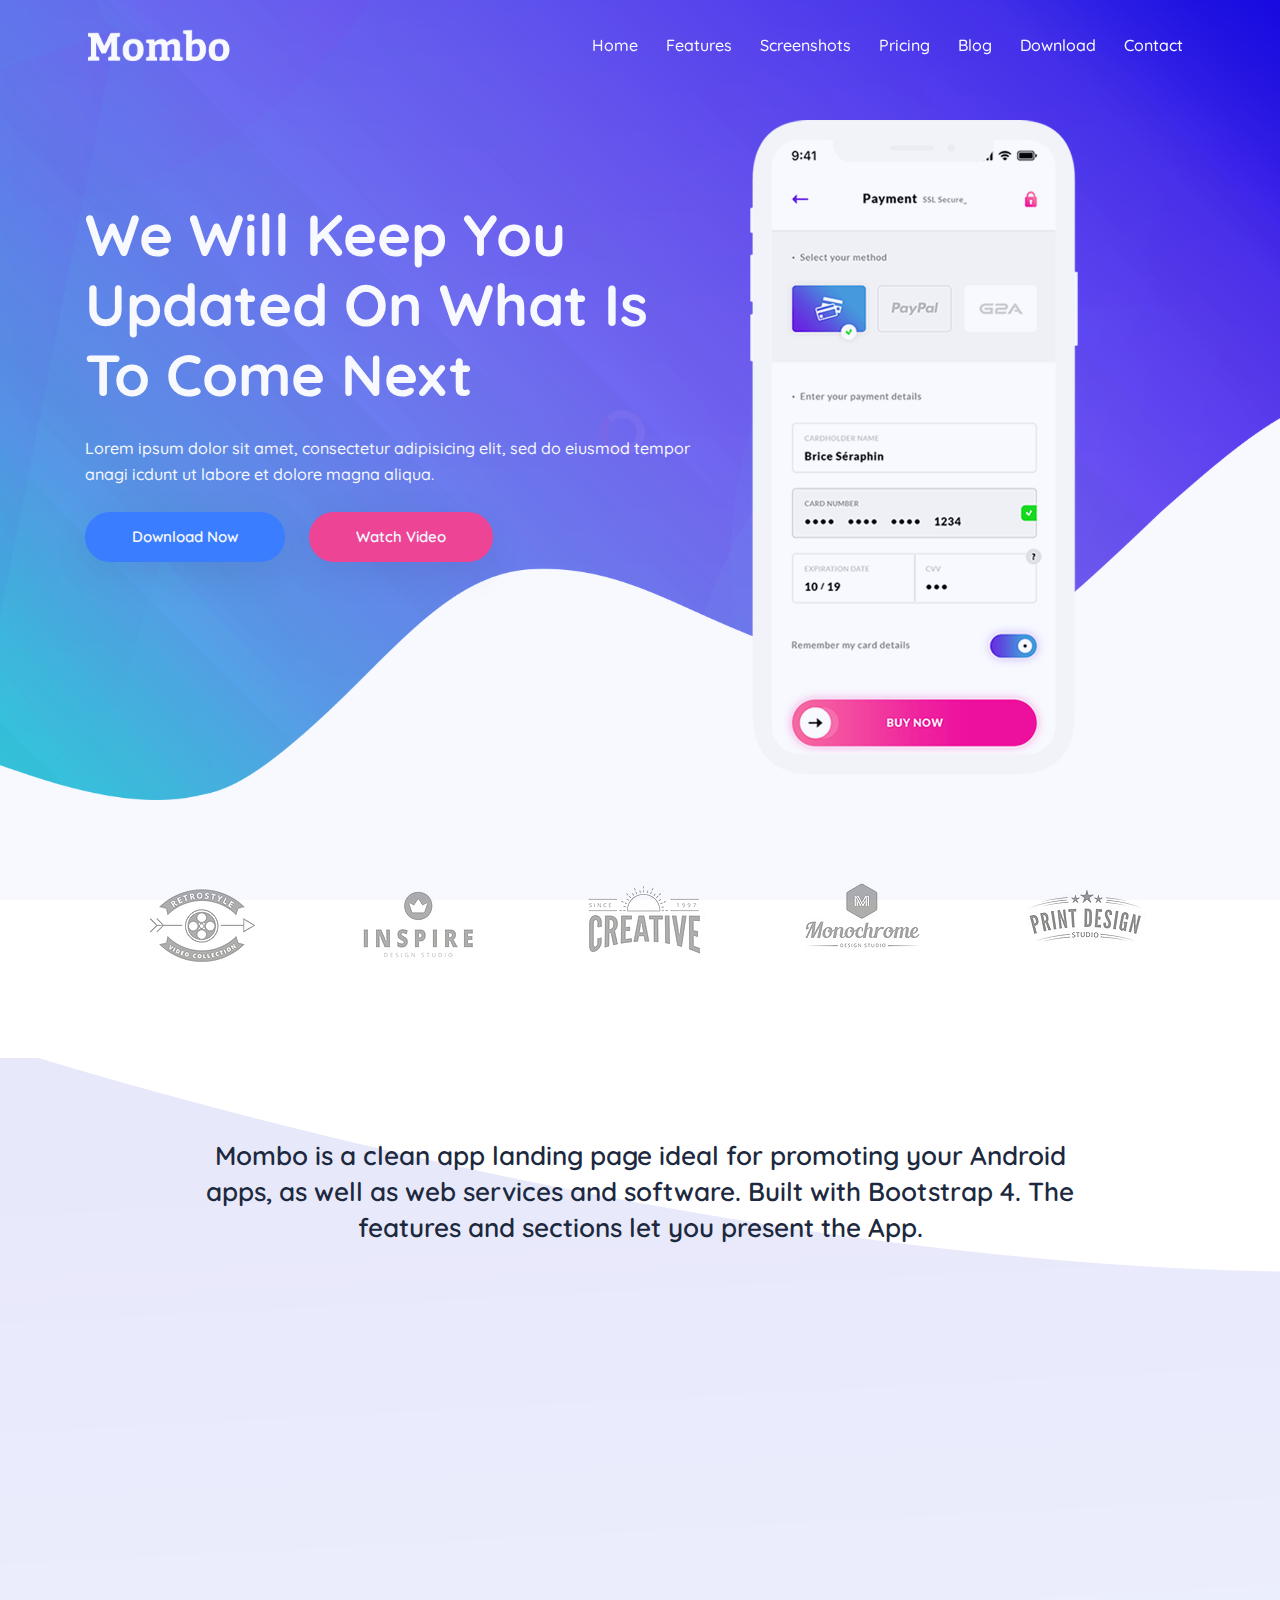
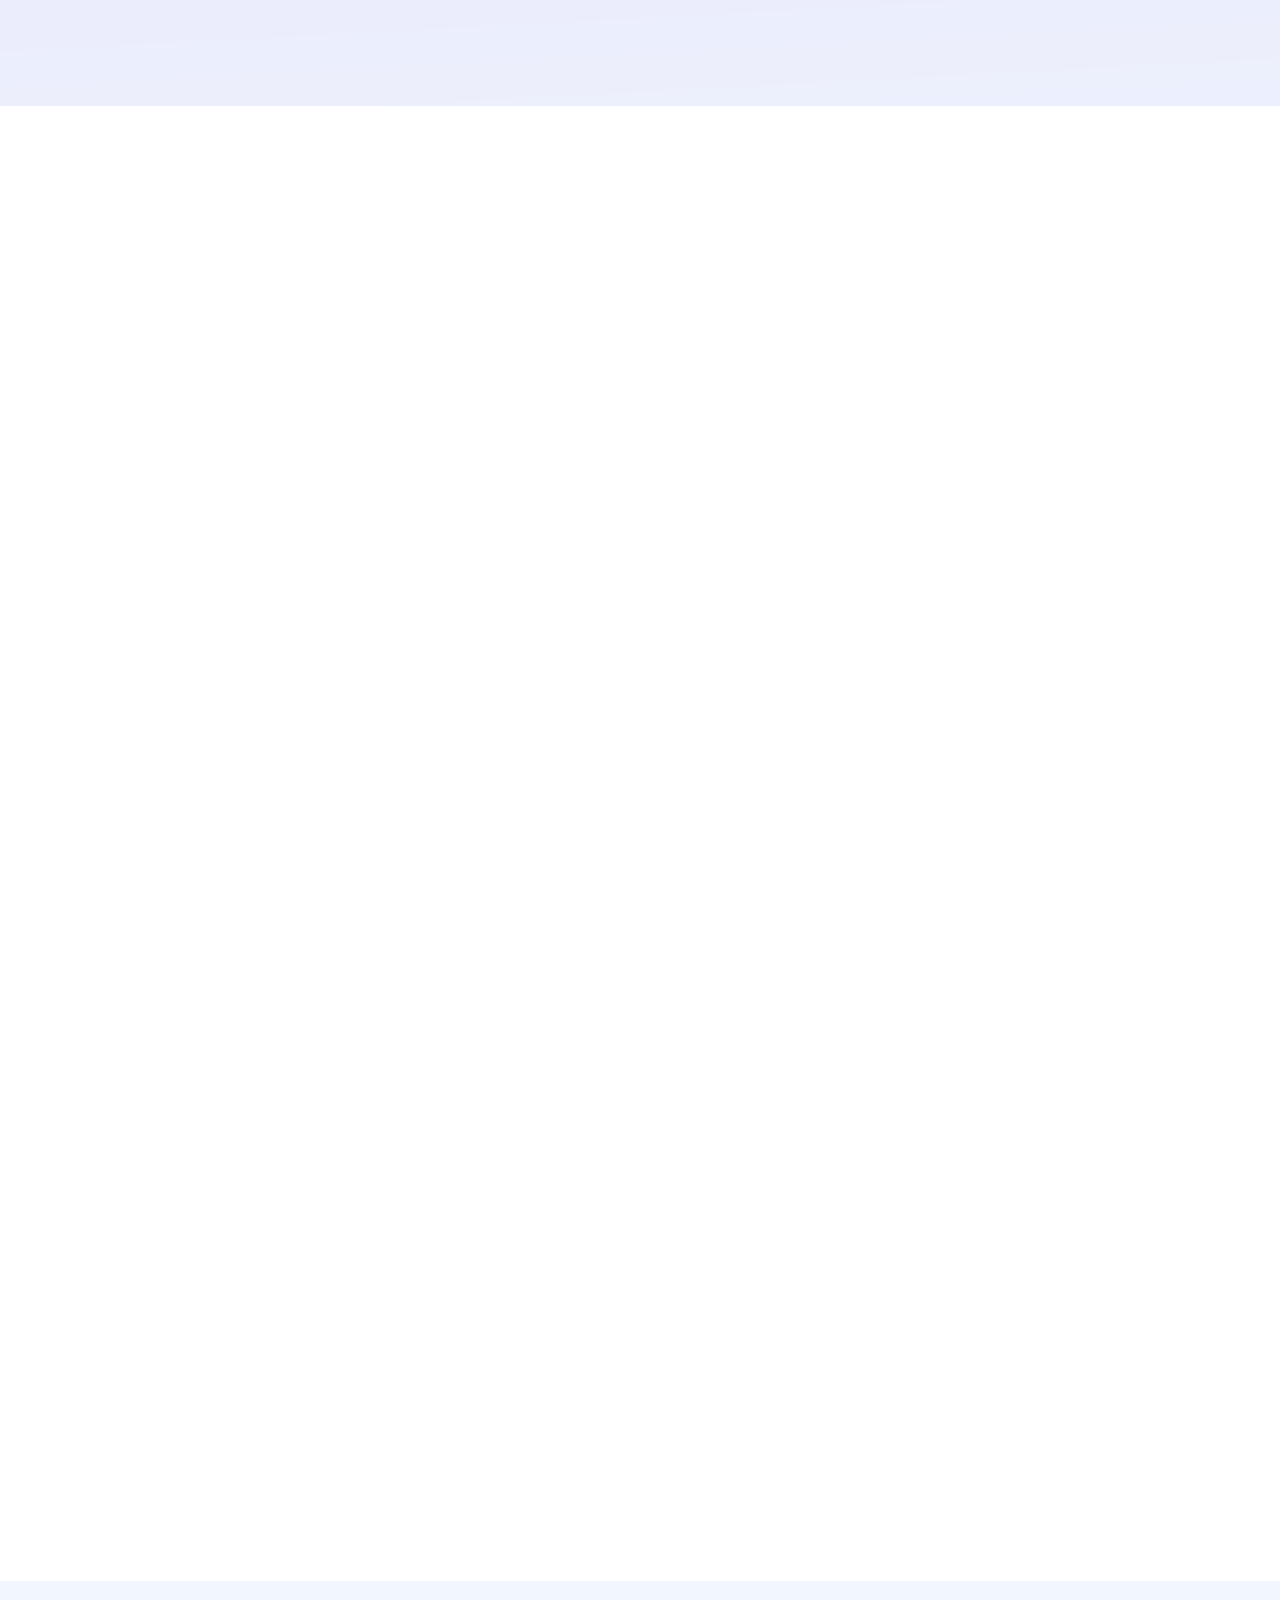
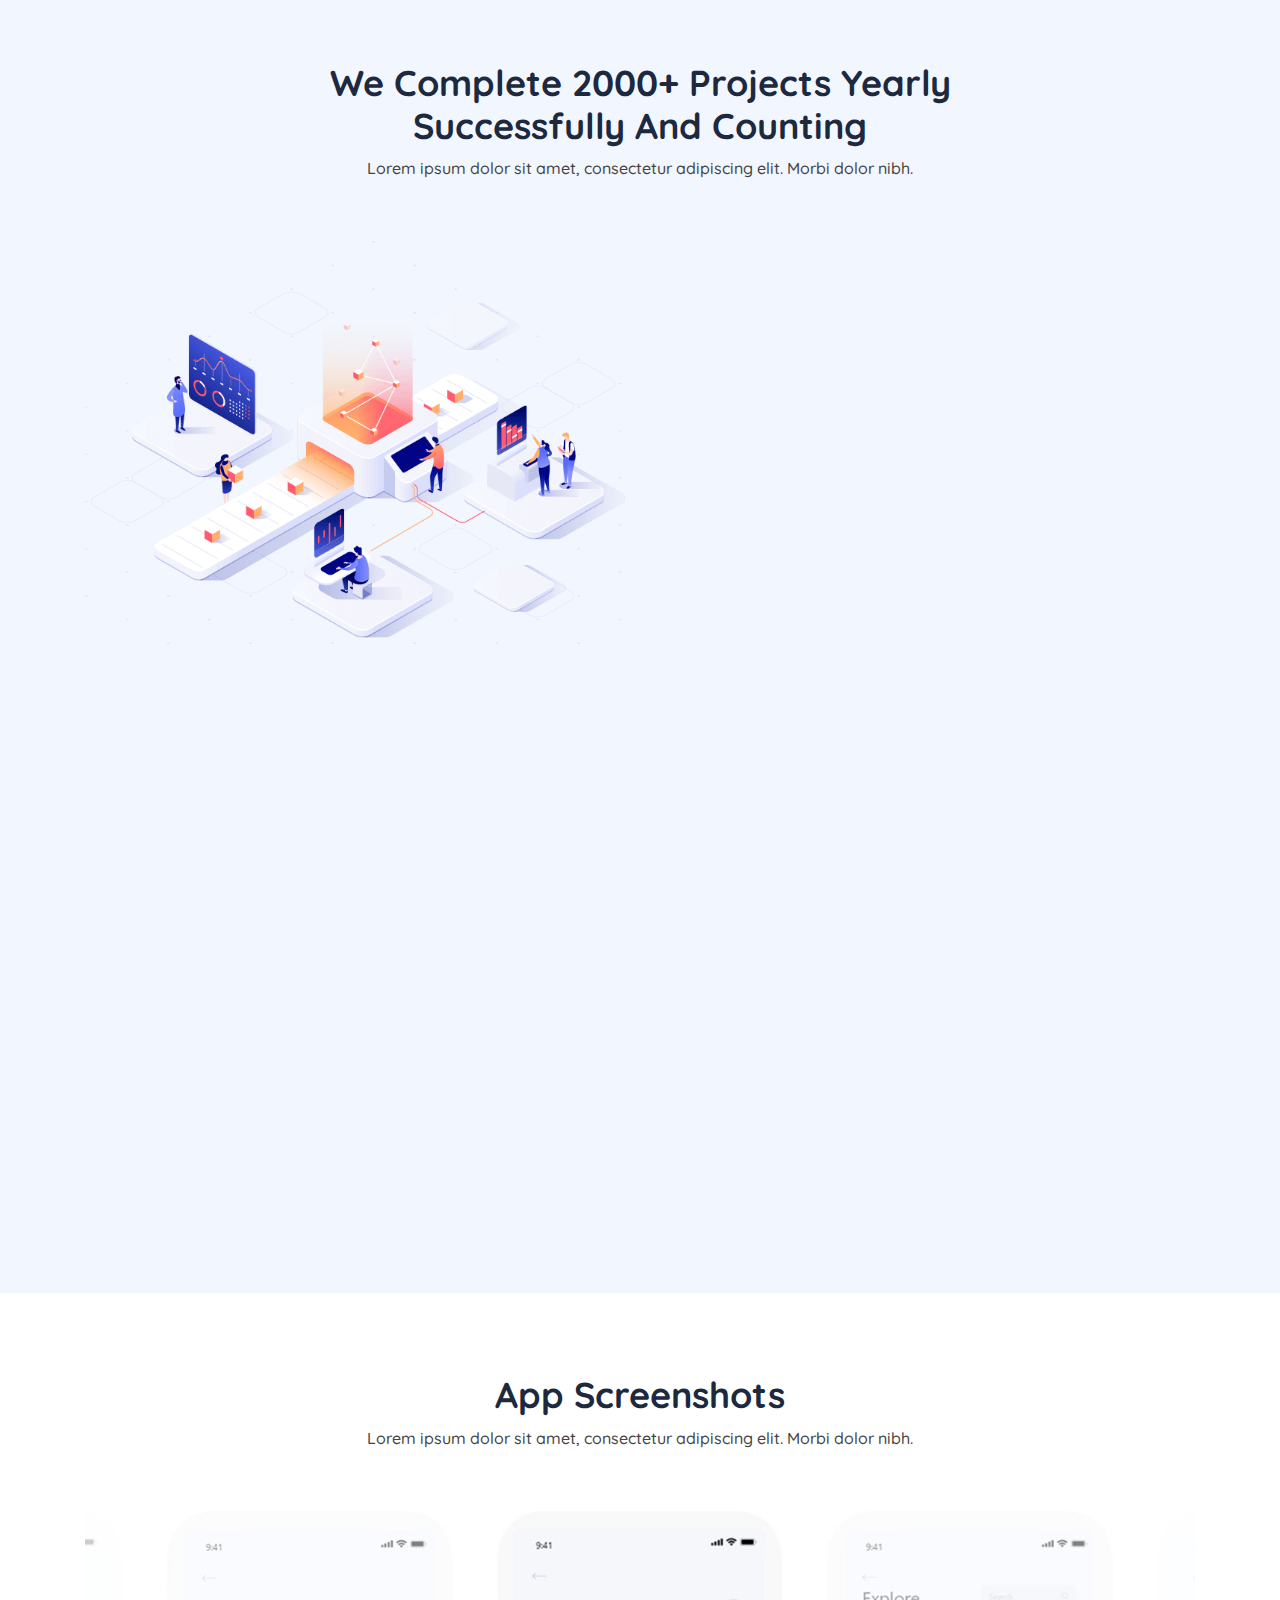
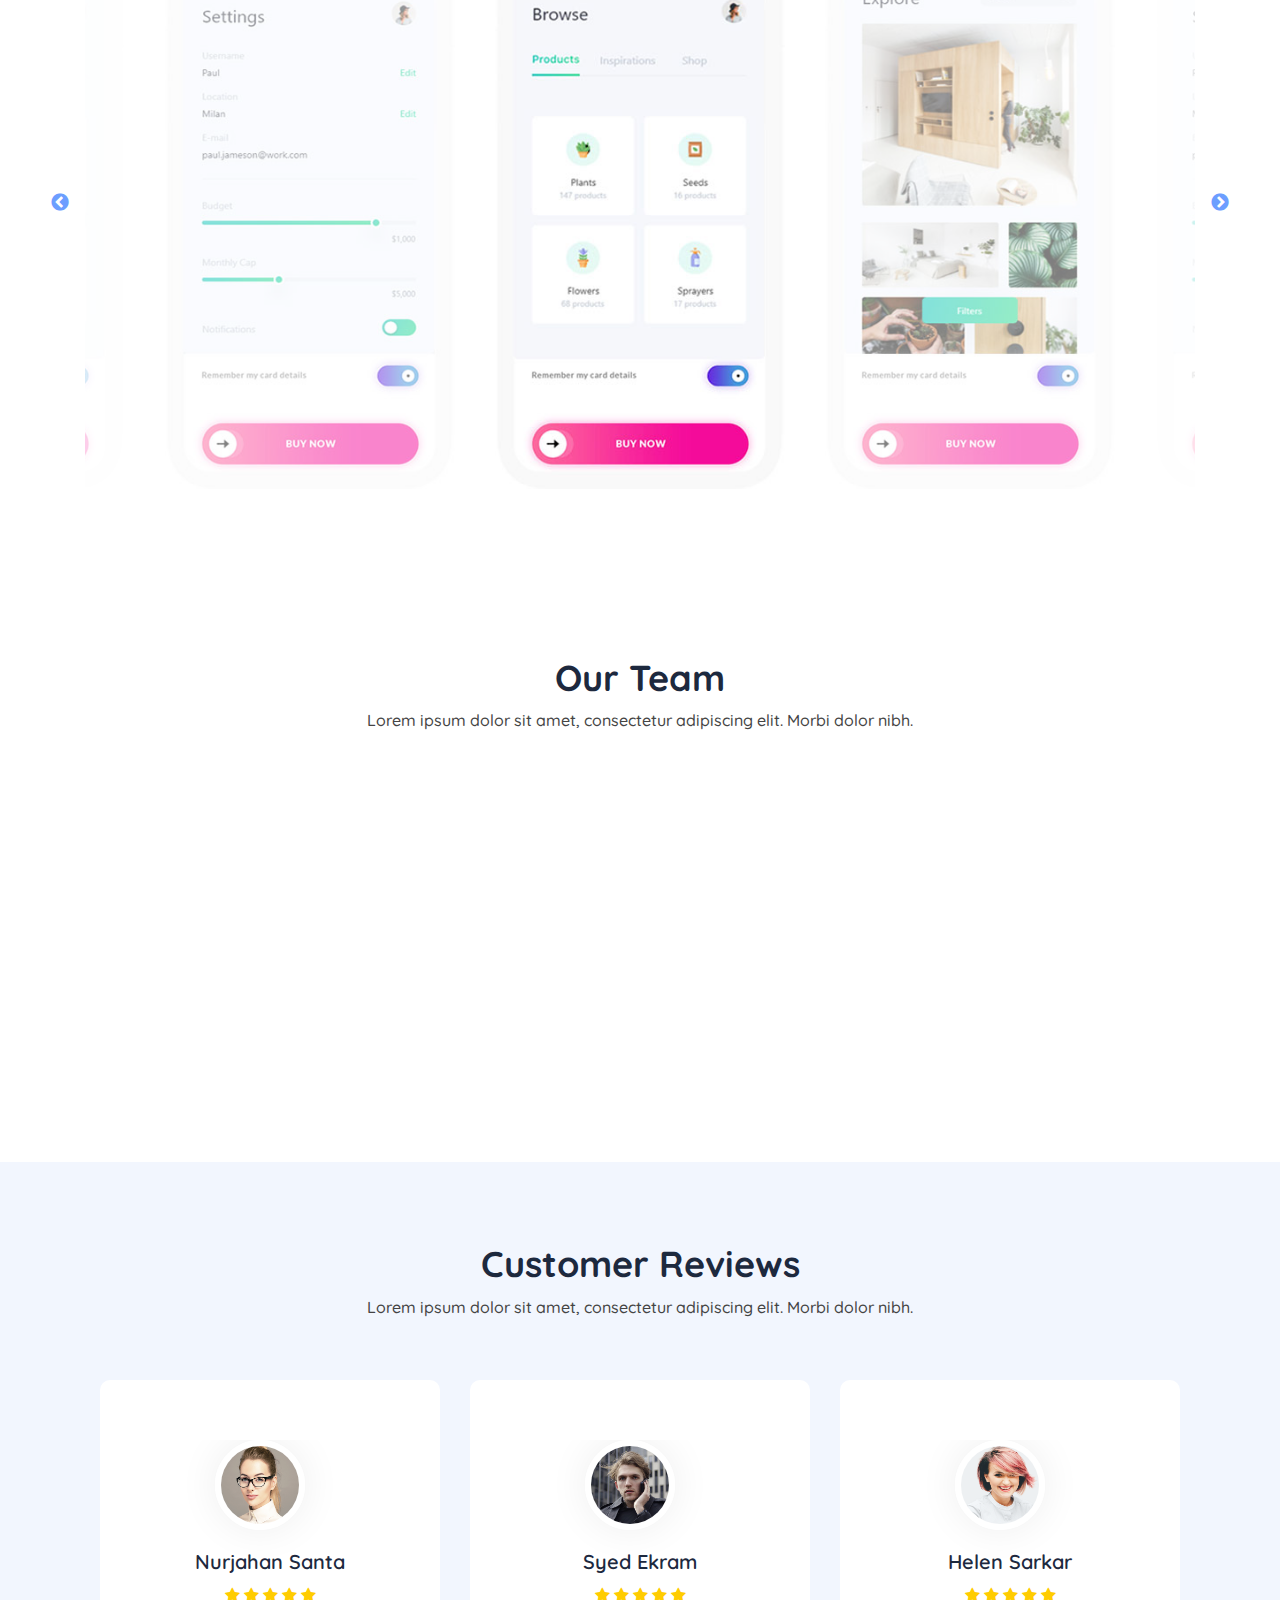
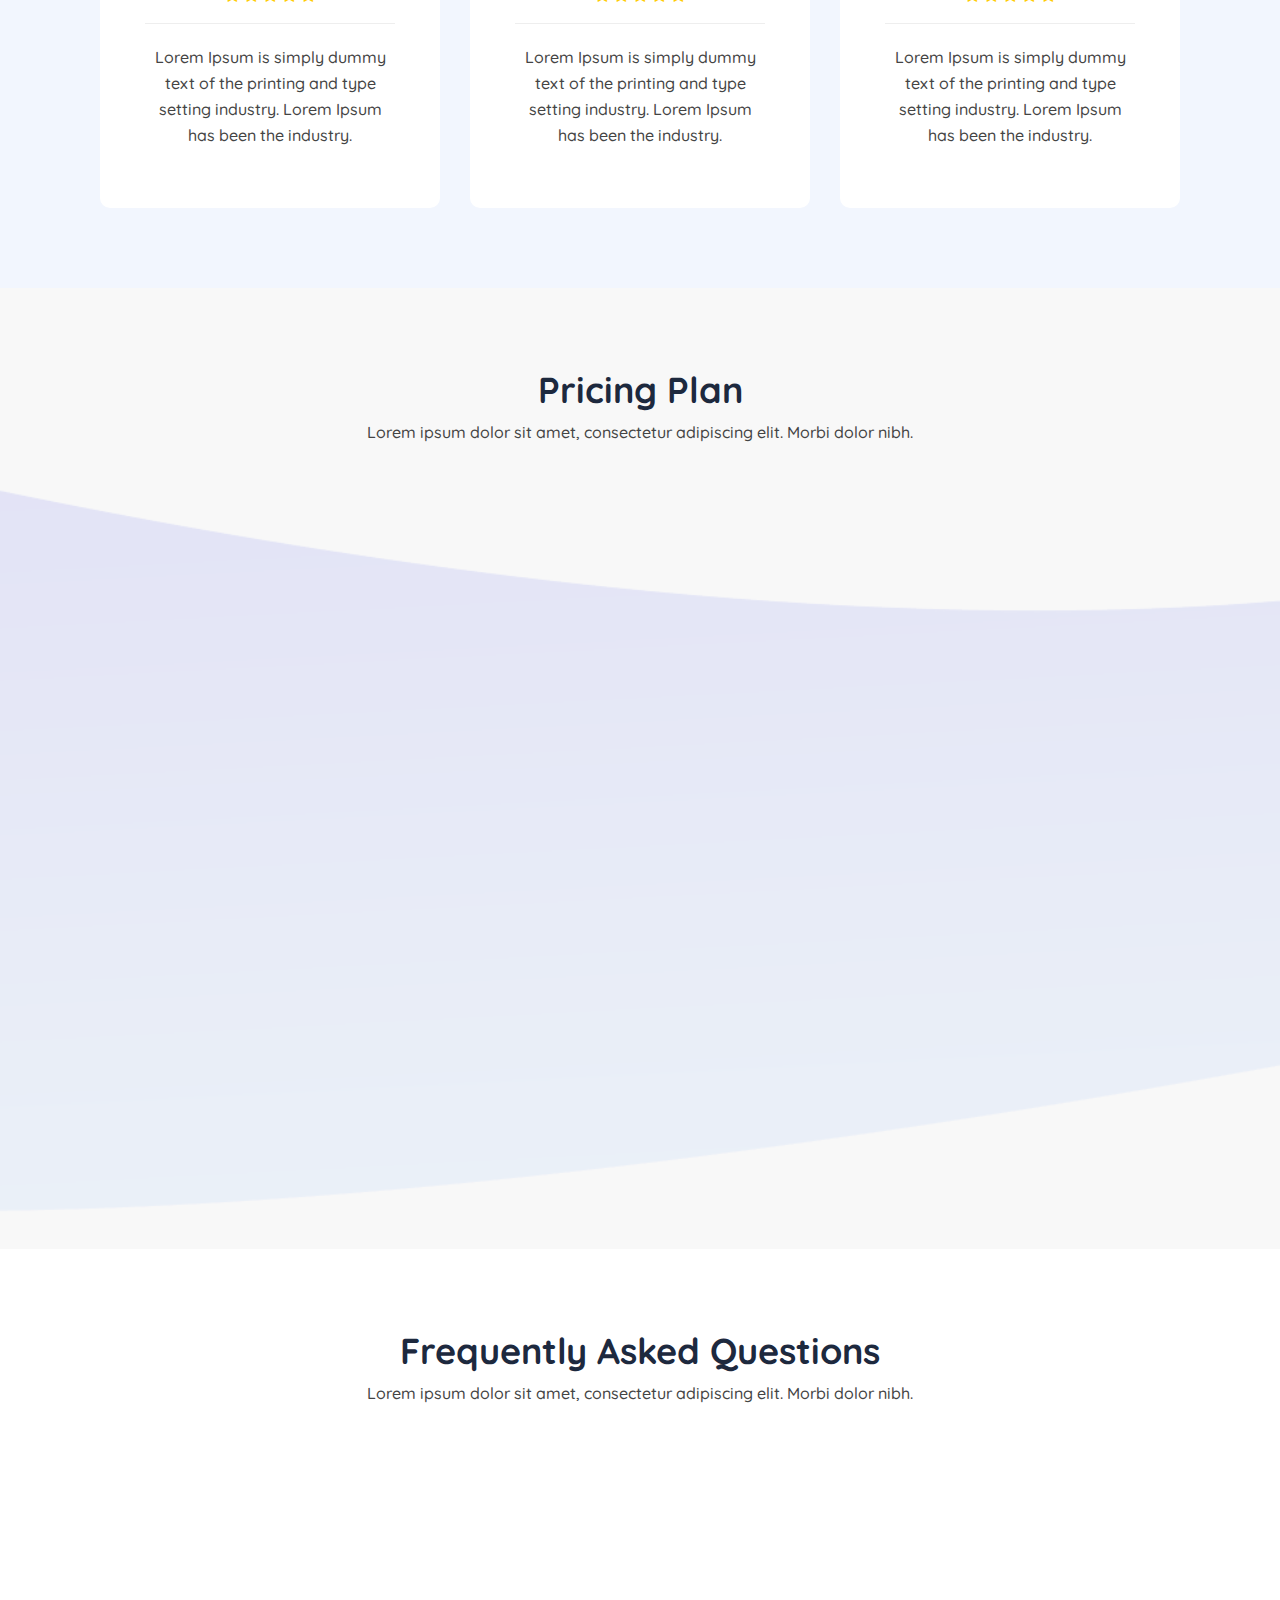
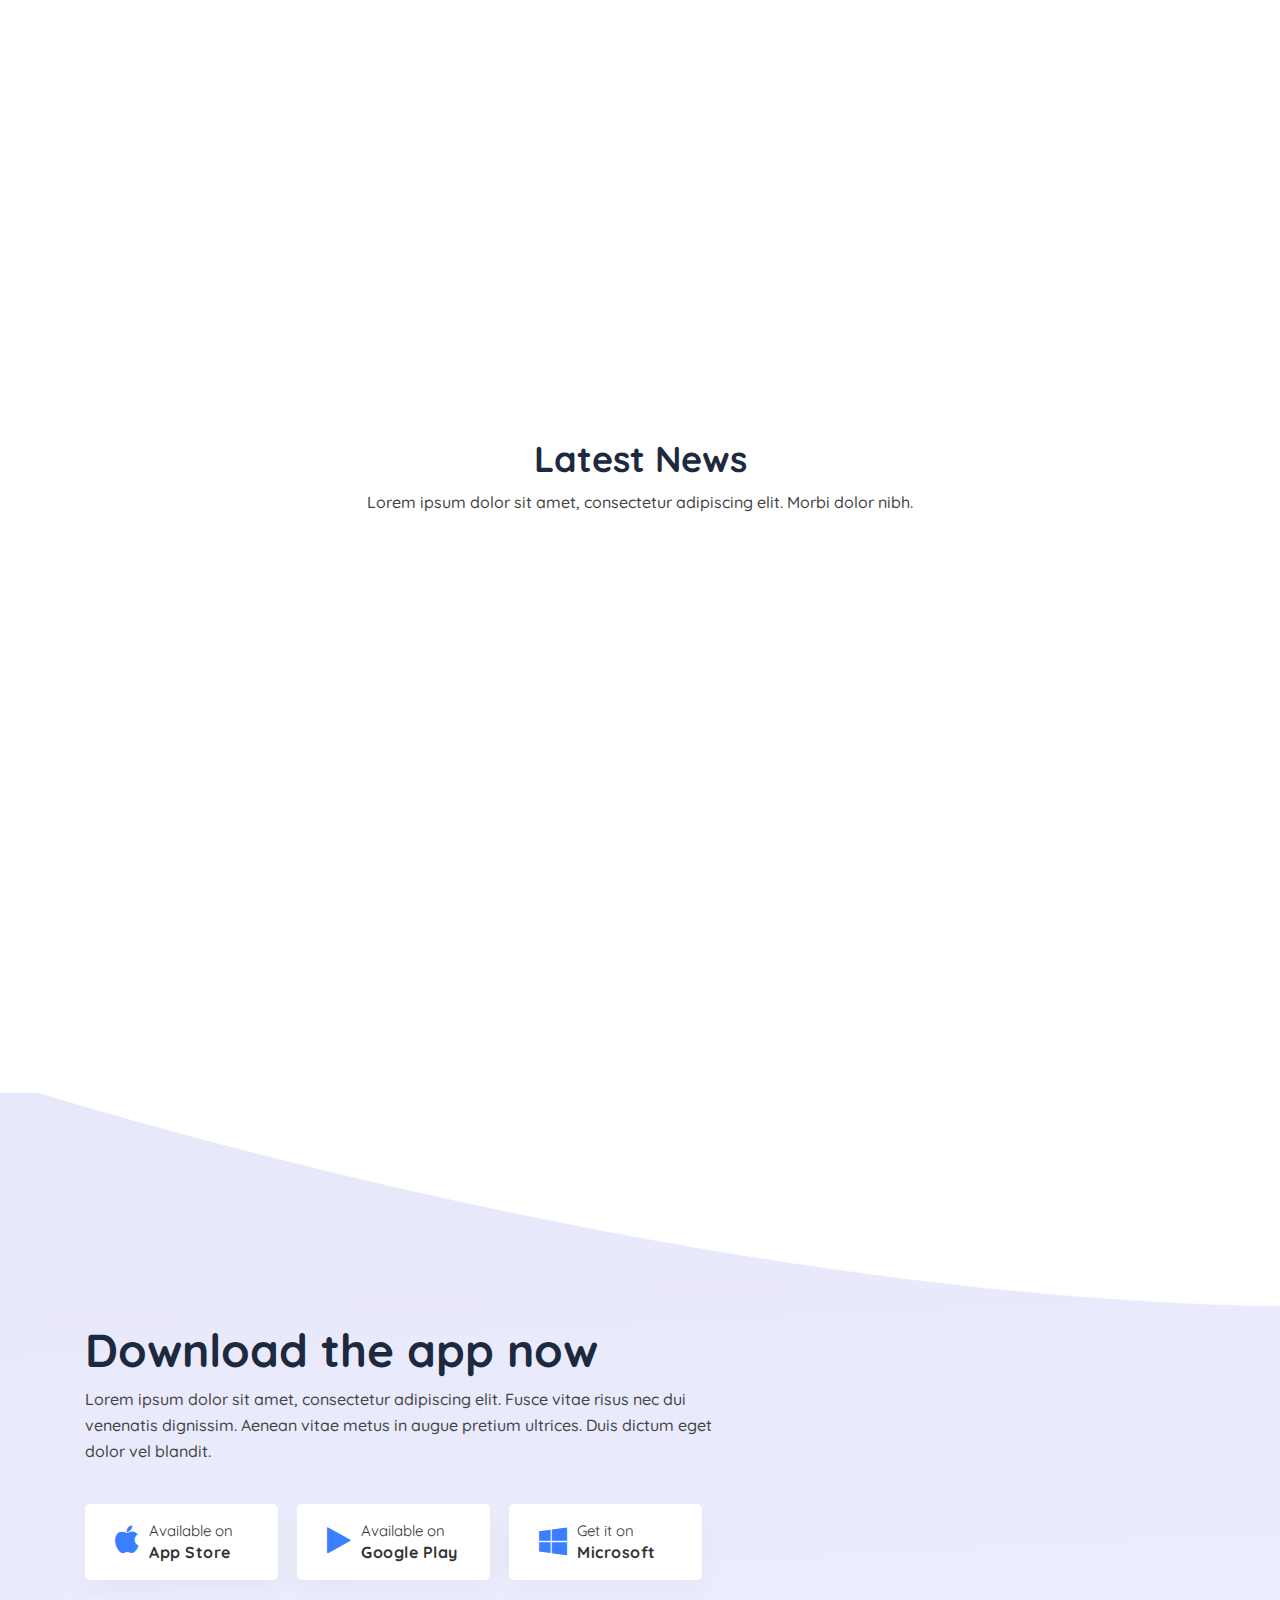
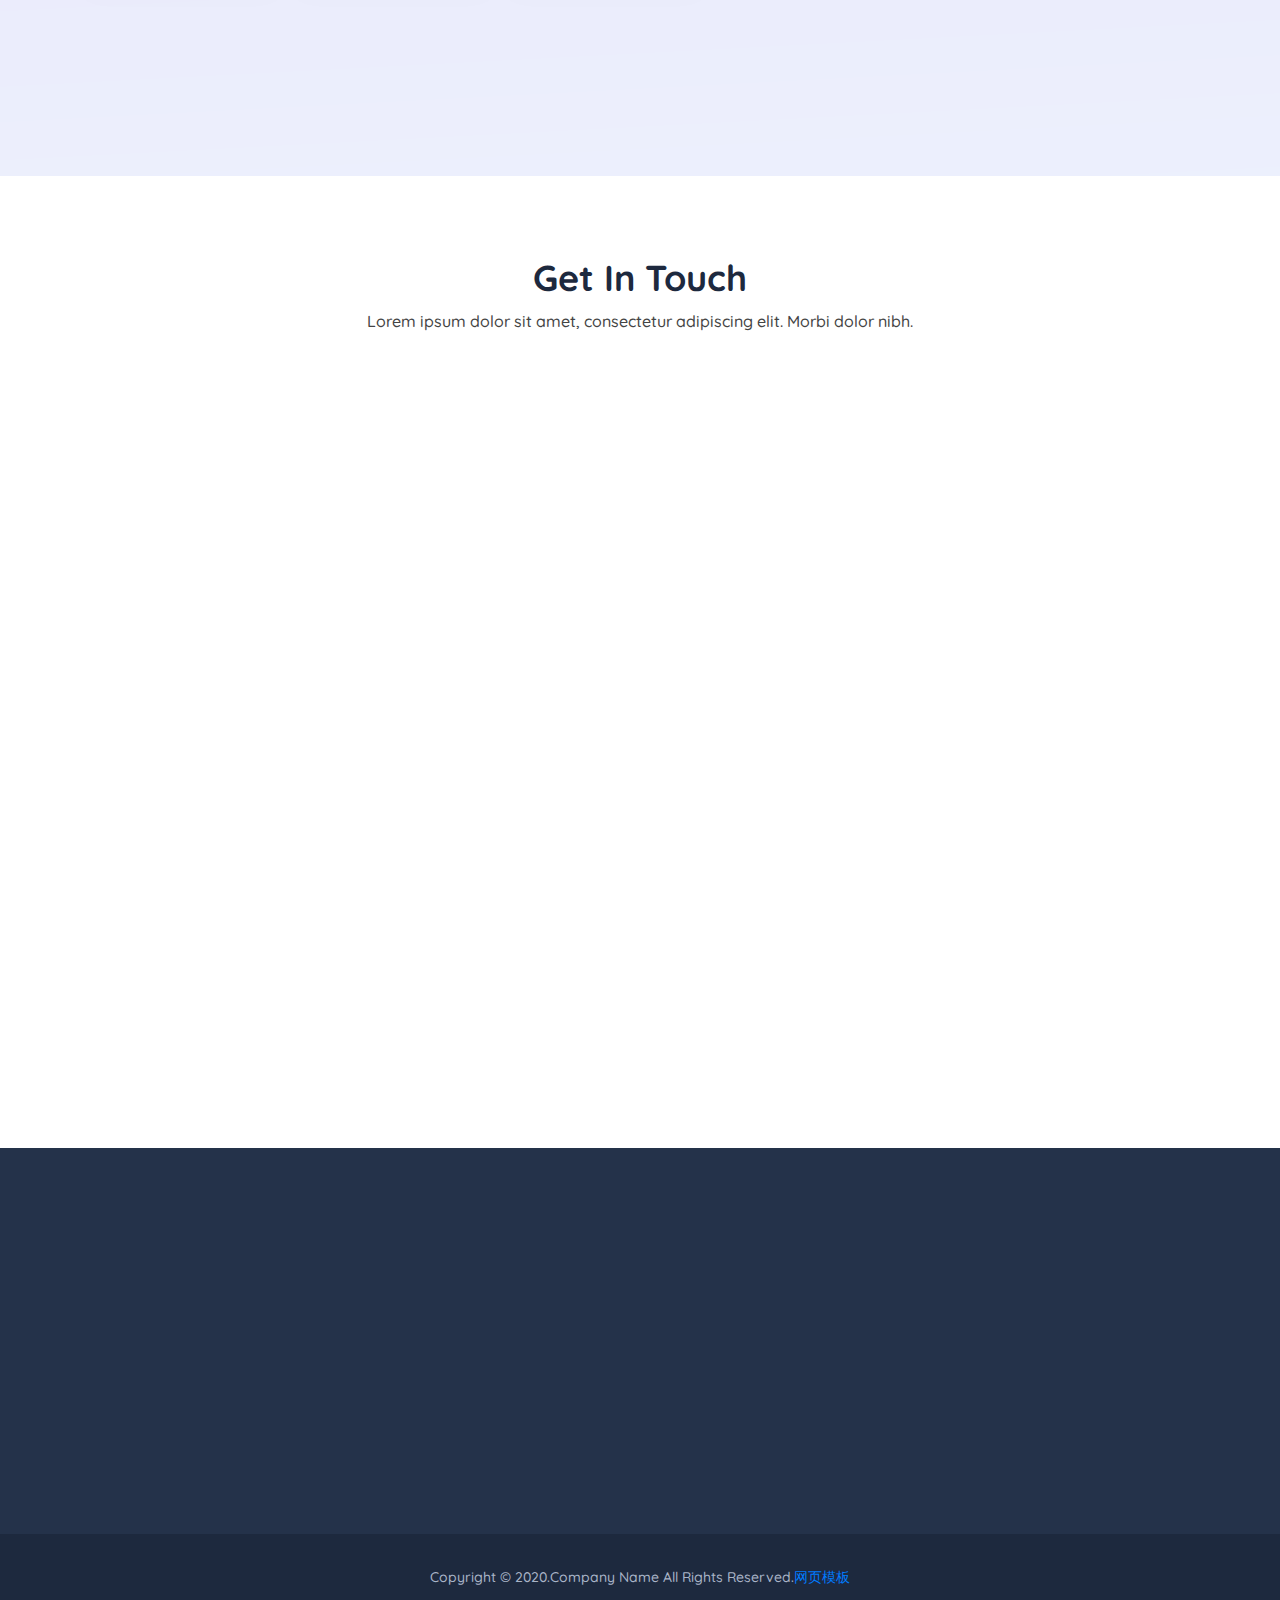
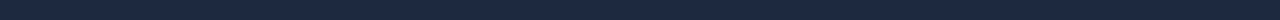
==== commit d75093fa: "first" ====
--- a/index.html
+++ b/index.html
@@ -1,1241 +1,791 @@
-<!DOCTYPE html>
+﻿<!DOCTYPE html>
 <html lang="en">
-<head>
-  
-	<meta http-equiv="content-type" content="text/html; charset=UTF-8"> 
-
-	<title></title>
-
-	<meta name="viewport" content="width=device-width, initial-scale=1.0">
-	<meta name="description" content="">
-	<meta name="keywords" content="">
-	<meta name="author" content="">
-
-	<!-- Bootstrap CSS -->
-	<link rel="stylesheet" href="css/bootstrap.min.css" type="text/css">
-
-	<!-- Styles -->
-	<link rel="stylesheet" href="js/owl-carousel/owl.carousel.css">
-	<link rel="stylesheet" href="js/owl-carousel/owl.theme.css">
-	<link rel="stylesheet" href="js/owl-carousel/owl.transitions.css">
-	<link rel="stylesheet" href="js/rs-plugin/css/settings.css">
-	<link rel="stylesheet" href="js/flexslider/flexslider.css">
-	<link rel="stylesheet" href="js/isotope/isotope.css">
-	<link rel="stylesheet" href="css/jquery-ui.css">
-	<link rel="stylesheet" href="js/magnific-popup/magnific-popup.css">
-	<link rel="stylesheet" href="css/style.css">
-
-	<!-- Google Fonts -->
-	<link href='http://fonts.googleapis.com/css?family=Open+Sans:300italic,400italic,600italic,700italic,800italic,400,300,600,700,800' rel='stylesheet' type='text/css'>
-	<link href='http://fonts.googleapis.com/css?family=Montserrat:400,700' rel='stylesheet' type='text/css'>
-	<link href='http://fonts.googleapis.com/css?family=Raleway:400,200,100,300,500,600,700,800,900' rel='stylesheet' type='text/css'>
-	<link href='http://fonts.googleapis.com/css?family=Dosis:400,200,300,500,600,700,800' rel='stylesheet' type='text/css'>
-
-	<!-- Icon Fonts -->
-	<link rel="stylesheet" href="css/icomoon/style.css" type="text/css">
-	<link rel="stylesheet" href="font-awesome/css/font-awesome.min.css" type="text/css">
-
-	<!-- SKIN -->
-	<link rel="stylesheet" href="css/color-scheme/vivid-blue.css" type="text/css">
-
-
-	<!-- HTML5 Shim and Respond.js IE8 support of HTML5 elements and media queries -->
-	<!-- WARNING: Respond.js doesn't work if you view the page via file:// -->
-	<!--[if lt IE 9]>
-		<script src="https://oss.maxcdn.com/libs/html5shiv/3.7.0/html5shiv.js"></script>
-		<script src="https://oss.maxcdn.com/libs/respond.js/1.4.2/respond.min.js"></script>
-           <script src="//cdnjs.cloudflare.com/ajax/libs/jquery-ajaxtransport-xdomainrequest/1.0.2/jquery.xdomainrequest.min.js"></script>      
-	<![endif]-->
-
+
+<!-- Meta -->
+
+<meta charset="utf-8">
+<meta name="viewport" content="width=device-width, initial-scale=1, shrink-to-fit=no">
+<!-- The above 3 meta tags *must* come first in the head; any other head content must come *after* these tags -->
+<!-- SITE TITLE -->
+<title>Mombo</title>			
+<!-- Latest Bootstrap min CSS -->
+<link rel="stylesheet" href="assets/bootstrap/css/bootstrap.min.css">		
+<!-- Google Font -->	
+<link href="https://fonts.googleapis.com/css?family=Quicksand:300,400,500,600,700&display=swap&subset=latin-ext" rel="stylesheet"> 			
+<!-- fonts CSS -->
+<link rel="stylesheet" href="assets/fonts/font-awesome.min.css">
+<link rel="stylesheet" href="assets/fonts/themify-icons.css">
+<!--- owl carousel Css-->
+<link rel="stylesheet" href="assets/owlcarousel/css/owl.carousel.css">
+<link rel="stylesheet" href="assets/owlcarousel/css/owl.theme.css">		
+<!-- animate CSS -->		
+<link rel="stylesheet" href="assets/css/animate.css">	
+<!--slicknav Css-->
+<link rel="stylesheet" href="assets/css/slicknav.css">			
+<!-- MAGNIFIC CSS -->
+<link rel="stylesheet" href="assets/css/magnific-popup.css">	
+<!-- SLICK CSS -->
+<link rel="stylesheet" href="assets/css/slick.css">
+<link rel="stylesheet" href="assets/css/slick-theme.css">	
+<!-- Style CSS -->								
+<link rel="stylesheet" href="assets/css/style.css">					
+<!-- HTML5 shim and Respond.js IE8 support of HTML5 elements and media queries -->
+<!-- WARNING: Respond.js doesn't work if you view the page via file:// -->
+<!--[if lt IE 9]>
+  <script src="https://oss.maxcdn.com/html5shiv/3.7.2/html5shiv.min.js"></script>
+  <script src="https://oss.maxcdn.com/respond/1.4.2/respond.min.js"></script>
+<![endif]-->
 </head>
-<body id="header6">
-
-<div class="outer-wrapper" id="page-top">
-	<div class="header-wrap">
-
-		<!-- HEADER -->
-		<header id="header-main">
-		<div class="container">
-			<div class="navbar yamm navbar-default">
-				<div class="navbar-header">
-					<button type="button" data-toggle="collapse" data-target="#navbar-collapse-1" class="navbar-toggle">
-					<span class="icon-bar"></span>
-					<span class="icon-bar"></span>
-					<span class="icon-bar"></span>
-					</button>
-					<a href="index.html" class="navbar-brand"><img src="images/basic/logo.png" width="40" alt=""/></a>
-				</div>
-
-				<!-- SEARCH -->
-				<div class="header-x pull-right">
-					<div class="s-search">
-						<div class="ss-trigger"><i class="icon-search2"></i></div>
-						<div class="ss-content">
-							<span class="ss-close icon-cross2"></span>
-							<div class="ssc-inner">
-								<form>
-									<input type="text" placeholder="Type Search text here...">
-									<button type="submit"><i class="icon-search2"></i></button>
-								</form>
+
+<body data-spy="scroll" data-offset="80">
+
+<!-- START PRELOADER -->
+<div class="preloader">
+	<div class="status">
+		<div class="status-mes"></div>
+	</div>
+</div>
+<!-- END PRELOADER -->		
+
+
+<!-- START NAVBAR -->  
+<div id="navigation" class="fixed-top navbar-light bg-faded site-navigation">
+	<div class="container">
+		<div class="row">
+			<div class="col-lg-2 col-md-3 col-sm-4">
+				<div class="site-logo">
+					<a href="index.html"><img src="assets/img/logo.png" alt=""></a>          				
+				</div>
+			</div><!--- END Col -->
+			
+			<div class="col-lg-10 col-md-9 col-sm-8">
+				<div class="header_right">
+					<nav id="main-menu" class="ml-auto">
+						<ul>
+						  <li><a href="#home">Home</a></li>
+						  <li><a href="#features">Features</a></li>
+						  <li><a href="#screenshots">Screenshots</a></li>
+						  <li><a href="#pricing">pricing</a></li>
+						 <li><a href="#blog">Blog</a></li>
+						 <li><a href="#download">Download</a></li>								  
+						  <li><a href="#contact">Contact</a></li>
+						</ul>
+					</nav>
+					<div id="mobile_menu"></div>
+				</div>
+			</div><!--- END Col -->
+		</div><!--- END ROW -->
+	</div><!--- END CONTAINER -->
+</div> 	  
+<!-- END NAVBAR -->
+									
+<!-- START HOME -->
+<section id="home" class="home_bg" style="background-image: url(assets/img/bg/home-bg.png);  background-size:cover; background-position: center center;">
+	<div class="container">
+		<div class="row">
+		  <div class="col-lg-7 col-sm-7 col-xs-12">
+			<div class="hero-text">
+				 <h1>We will keep you updated on what is to come next</h1>
+				 <p>Lorem ipsum dolor sit amet, consectetur adipisicing elit, sed do eiusmod tempor anagi icdunt ut labore et dolore magna aliqua.</p>
+				<div class="home_btn">
+					<a  class="learn_btn" href="#download">Download Now</a>
+					<a  class="video-play" href="#">Watch Video</a>
+				</div>
+			</div> 
+		  </div><!--- END COL -->	
+		  <div class="col-lg-5 col-sm-5 col-xs-12 wow fadeInUp" data-wow-duration="1s" data-wow-delay="0.6s" data-wow-offset="0">	
+			<div class="hero-text-img">
+				<img src="assets/img/interface_1.png" class="img-fluid" alt="" />
+			</div>	
+		  </div><!--- END COL -->				  
+		</div><!--- END ROW -->
+	</div><!--- END CONTAINER -->
+</section>
+<!-- END  HOME -->			
+
+<!-- START COMPANY PARTNER LOGO  -->
+<section class="partner-logo section-padding">
+	<div class="container">
+		<div class="row">
+			<div class="col-lg-12 text-center">
+				<div class="partner">
+					<a href="#"><img src="assets/img/partner/1.png" alt="image"></a>
+					<a href="#"><img src="assets/img/partner/2.png" alt="image"></a>
+					<a href="#"><img src="assets/img/partner/3.png" alt="image"></a>
+					<a href="#"><img src="assets/img/partner/4.png" alt="image"></a>
+					<a href="#"><img src="assets/img/partner/5.png" alt="image"></a>
+					<a href="#"><img src="assets/img/partner/6.png" alt="image"></a>
+					<a href="#"><img src="assets/img/partner/1.png" alt="image"></a>
+					<a href="#"><img src="assets/img/partner/2.png" alt="image"></a>
+					<a href="#"><img src="assets/img/partner/3.png" alt="image"></a>
+					<a href="#"><img src="assets/img/partner/4.png" alt="image"></a>
+					<a href="#"><img src="assets/img/partner/5.png" alt="image"></a>
+					<a href="#"><img src="assets/img/partner/6.png" alt="image"></a>
+				</div>
+			</div><!-- END COL  -->
+		</div><!--END  ROW  -->
+	</div><!-- END CONTAINER  -->
+</section>
+<!-- END COMPANY PARTNER LOGO -->
+
+<!-- START ABOUT US ONE -->
+<section id="features" class="about-us section-padding" style="background-image: url(assets/img/bg/bg-elements_4.png);">
+	<div class="container">
+		<div class="row text-center">				
+			<div class="col-md-12">
+				<h1 class="about-title">Mombo is a clean app landing page ideal for promoting your Android apps, as well as web services and software. Built with Bootstrap 4. The features and sections let you present the App.</h1>
+			</div>
+			<div class="col-lg-3 col-sm-6 col-xs-12 wow fadeInUp" data-wow-duration="1s" data-wow-delay="0.1s" data-wow-offset="0">
+				<div class="about_feature">
+					<div class="icon icon_bg"><i class="ti-tag"></i></div>
+					<h4>Data in cloud</h4>
+					<p>Lorem ipsum dolor sit amet, consetetur sadipscing elitr, sed diam nonumy eirmod tempor invidunt ut labore et dolore magna aliquyam erat.</p>
+				</div>
+			</div><!-- END COL -->
+			<div class="col-lg-3 col-sm-6 col-xs-12 wow fadeInUp" data-wow-duration="1s" data-wow-delay="0.2s" data-wow-offset="0">
+				<div class="about_feature about_feature2">
+					<div class="icon icon_bg2"><i class="ti-cup"></i></div>
+					<h4>Exclusive design</h4>
+					<p>Lorem ipsum dolor sit amet, consetetur sadipscing elitr, sed diam nonumy eirmod tempor invidunt ut labore et dolore magna aliquyam erat.</p>
+				</div>
+			</div><!-- END COL -->
+			<div class="col-lg-3 col-sm-6 col-xs-12 wow fadeInUp" data-wow-duration="1s" data-wow-delay="0.3s" data-wow-offset="0">
+				<div class="about_feature about_feature3">
+					<div class="icon icon_bg3"><i class="ti-heart"></i></div>
+					<h4>enjoy it</h4>
+					<p>Lorem ipsum dolor sit amet, consetetur sadipscing elitr, sed diam nonumy eirmod tempor invidunt ut labore et dolore magna aliquyam erat.</p>
+				</div>
+			</div><!-- END COL -->
+			<div class="col-lg-3 col-sm-6 col-xs-12 wow fadeInUp" data-wow-duration="1s" data-wow-delay="0.4s" data-wow-offset="0">
+				<div class="about_feature about_feature4">
+					<div class="icon icon_bg4"><i class="ti-support"></i></div>
+					<h4>24/7 support</h4>
+					<p>Lorem ipsum dolor sit amet, consetetur sadipscing elitr, sed diam nonumy eirmod tempor invidunt ut labore et dolore magna aliquyam erat.</p>
+				</div>
+			</div><!-- END COL -->		  
+		</div><!--- END ROW -->	
+	</div><!--- END CONTAINER -->
+</section>
+<!-- END ABOUT US ONE -->	
+
+<!-- START FEATURED ONE -->
+<section class="feature-one">
+	<div class="container">
+		<div class="row">
+			<div class="col-lg-6 col-sm-12 col-xs-12 wow fadeInUp" data-wow-duration="1s" data-wow-delay="0.1s" data-wow-offset="0">
+				<div class="single_feature_one">
+					<h3>Manage everything <br> <strong>in one place</strong></h3>
+					<p>Lorem ipsum dolor sit amet, consectetur adipiscing elit. Mauris purus arcu, sollicitudin quis malesuada ac, posuere et nunc. Maecenas a congue lacus. Nullam cursus eros dui vel rhoncus.</p>
+					<p>It is a long established fact that a reader will be distracted by the readable content of a page when looking at its layout.</p>
+					<a class="single_feature_btn_light" href="#download">Download Now</a>
+				</div>
+			</div><!-- END COL-->
+			<div class="col-lg-6 col-sm-12 col-xs-12 wow fadeInDown" data-wow-duration="1s" data-wow-delay="0.2s" data-wow-offset="0">
+				<div class="single_feature_img">
+					<img class="img-fluid" src="assets/img/overview.png" alt="">
+				</div>
+			</div><!-- END COL-->					
+		</div><!-- END ROW-->
+	</div><!-- END CONTAINER-->
+</section>
+<!-- END FEATURED ONE -->
+
+<!-- START FEATURED TWO -->
+<section class="feature-two">
+	<div class="container">
+		<div class="row">
+			<div class="col-lg-6 col-sm-12 col-xs-12 wow fadeInUp" data-wow-duration="1s" data-wow-delay="0.1s" data-wow-offset="0">
+				<div class="single_feature_two_img">
+					<img class="img-fluid" src="assets/img/app-mockup-2.png" alt="">
+				</div>
+			</div><!-- END COL-->					
+			<div class="col-lg-6 col-sm-12 col-xs-12 wow fadeInDown" data-wow-duration="1s" data-wow-delay="0.1s" data-wow-offset="0">
+				<div class="single_feature_two">
+					<h3>Additional effects <br> <strong>unique to app</strong></h3>
+					<p>It is a long established fact that a reader will be distracted by the readable content of a page when looking at its layout. The point of using Lorem Ipsum is that it has a more-or-less normal distribution of letters as opposed to using Content here.</p>
+					<p>It is a long established fact that a reader will be distracted by the readable content of a page when looking at its layout.</p>
+					<a class="single_feature_btn_light" href="#download">Download Now</a>
+				</div>
+			</div><!-- END COL-->
+		</div><!-- END ROW-->
+	</div><!-- END CONTAINER-->
+</section>
+<!-- END FEATURED TWO -->
+
+<!-- START COUNTER AND NEWSLETTER -->
+<section class="counter_feature section-padding">
+	<div class="container">
+		<div class="section-title text-center">
+			<h1>We complete 2000+ Projects yearly <br /> successfully and  counting</h1>
+			<p>Lorem ipsum dolor sit amet, consectetur adipiscing elit. Morbi dolor nibh.</p>
+		</div>						
+		<div class="row counter_feature_mb">				
+			<div class="col-lg-6 col-sm-12 col-xs-12"> 
+				<div class="counter_img">
+					<img src="assets/img/feature.png" class="img-fluid" alt="" />
+				</div>
+			</div><!--- END COL -->						
+			<div class="col-lg-6 col-sm-12 col-xs-12 wow fadeInLeft" data-wow-duration="1s" data-wow-delay="0.1s" data-wow-offset="0">
+				<div class="row text-center">	
+					<div class="col-lg-6 col-sm-6 wow fadeInUp" data-wow-duration="1s" data-wow-delay="0.1s" data-wow-offset="0">
+						<div class="single_counter single_counter_mt">
+							<span class="ti-user"></span>
+							<h2 class="counter-num">32652</h2>
+							<h3>Download App</h3>
+						</div>
+					</div><!--- END COL -->		  								
+					<div class="col-lg-6 col-sm-6 wow fadeInUp" data-wow-duration="1s" data-wow-delay="0.2s" data-wow-offset="0">
+						<div class="single_counter">
+							<span class="ti-star"></span>
+							<h2 class="counter-num">31821</h2>
+							<h3>Active Users</h3>
+						</div>
+					</div><!--- END COL -->		  							
+					<div class="col-lg-6 col-sm-6 wow fadeInUp" data-wow-duration="1s" data-wow-delay="0.3s" data-wow-offset="0">
+						<div class="single_counter">
+							<span class="ti-pencil-alt"></span>
+							<h2 class="counter-num">25660</h2>
+							<h3>Awesome Review</h3>
+						</div>
+					</div><!--- END COL -->		  				
+					<div class="col-lg-6 col-sm-6 wow fadeInUp" data-wow-duration="1s" data-wow-delay="0.4s" data-wow-offset="0">
+						<div class="single_counter single_counter_mtnone">
+							<span class="ti-support"></span>
+							<h2 class="counter-num">11859</h2>
+							<h3>Support Cases</h3>
+						</div>
+					</div><!--- END COL -->		  
+				</div>	<!--- END ROW -->
+			</div><!--- END COL -->	  
+		</div><!--- END ROW -->	
+		<div class="row">
+			<div class="col-lg-8 offset-lg-2 col-sm-12 col-xs-12 text-center wow fadeIn">
+				<h2 class="newsletter_title">Subscribe to our newsletter. <br /> We won’t spam you</h2>
+				<div class="newsletter-form">
+					<form action="#" class="subscribe">
+						<input type="text" class="subscribe__input" placeholder="Enter your Email Address">
+						<button type="button" class="subscribe__btn">Subscribe Now</button>
+					</form>
+				</div>
+			</div><!--- END COL -->				
+		</div><!--- END ROW -->					
+	</div>
+</section>
+<!-- END COUNTER AND NEWSLETTER -->  
+
+<!-- START SCREENSHOT SLIDER -->
+<section id="screenshots" class="screenshot section-padding">
+	<div class="container">
+		<div class="section-title text-center">
+			<h1>App Screenshots</h1>
+			<p>Lorem ipsum dolor sit amet, consectetur adipiscing elit. Morbi dolor nibh.</p>
+		</div>					
+		<div class="row">				
+			<div class="col-lg-12 col-sm-12 col-xs-12">
+				<div class="center slider">
+				  <div><img src="assets/img/screenshot/1.jpg" alt="image" /></div>d
+				  <div><img src="assets/img/screenshot/2.jpg" alt="image" /></div>d
+				  <div><img src="assets/img/screenshot/3.jpg" alt="image" /></div>d
+				  <div><img src="assets/img/screenshot/4.jpg" alt="image" /></div>d
+				  <div><img src="assets/img/screenshot/1.jpg" alt="image" /></div>d
+				  <div><img src="assets/img/screenshot/3.jpg" alt="image" /></div>
+				</div>
+			</div><!--- END COL -->
+		</div><!--- END ROW -->
+	</div><!--- END CONTAINER -->
+</section>
+<!-- END SCREENSHOT SLIDER -->  
+
+<!-- START TEAM -->
+<section id="team" class="screenshot section-padding">
+	<div class="container">
+		<div class="section-title text-center">
+			<h1>Our team</h1>
+			<p>Lorem ipsum dolor sit amet, consectetur adipiscing elit. Morbi dolor nibh.</p>
+		</div>					
+		<div class="row text-center">				
+			<div class="col-lg-3 col-sm-6 col-xs-12 wow fadeInUp" data-wow-duration="1s" data-wow-delay="0.1s" data-wow-offset="0">
+				<div class="single_team"> 
+					<img class="img-fluid" src="assets/img/team/team-1.jpg" alt="">
+					<h5 class="team-name">Kelly Gilmore</h5>
+					<div class="team-hover">
+						<h5>Kelly Gilmore</h5>
+						<span>Co-Founder</span>
+						<ul class="social">
+							<li><a href="#"><i class="fa fa-facebook"></i></a></li>
+							<li><a href="#"><i class="fa fa-twitter"></i></a></li>
+							<li><a href="#"><i class="fa fa-google-plus"></i></a></li>
+						</ul>
+					</div>
+				</div>
+			</div><!--- END COL -->
+			<div class="col-lg-3 col-sm-6 col-xs-12 wow fadeInUp" data-wow-duration="1s" data-wow-delay="0.2s" data-wow-offset="0">
+				<div class="single_team"> 
+					<img class="img-fluid" src="assets/img/team/team-2.jpg" alt="">
+					<h5 class="team-name">Alexandria</h5>
+					<div class="team-hover">
+						<h5>Alexandria</h5>
+						<span>Designer</span>
+						<ul class="social">
+							<li><a href="#"><i class="fa fa-facebook"></i></a></li>
+							<li><a href="#"><i class="fa fa-twitter"></i></a></li>
+							<li><a href="#"><i class="fa fa-google-plus"></i></a></li>
+						</ul>
+					</div>
+				</div>
+			</div><!--- END COL -->
+			<div class="col-lg-3 col-sm-6 col-xs-12 wow fadeInUp" data-wow-duration="1s" data-wow-delay="0.3s" data-wow-offset="0">
+				<div class="single_team">
+					<img class="img-fluid" src="assets/img/team/team-3.jpg" alt="">
+					<h5 class="team-name">Anastacia</h5>
+					<div class="team-hover">
+						<h5>Anastacia</h5>
+						<span>Co-founder</span>
+						<ul class="social">
+							<li><a href="#"><i class="fa fa-facebook"></i></a></li>
+							<li><a href="#"><i class="fa fa-twitter"></i></a></li>
+							<li><a href="#"><i class="fa fa-google-plus"></i></a></li>
+						</ul>
+					</div>
+				</div>
+			</div><!--- END COL -->
+			<div class="col-lg-3 col-sm-6 col-xs-12 wow fadeInUp" data-wow-duration="1s" data-wow-delay="0.4s" data-wow-offset="0">
+				<div class="single_team"> 
+					<img class="img-fluid" src="assets/img/team/team-4.jpg" alt="">
+					<h5 class="team-name">Jacob Simpson</h5>
+					<div class="team-hover">
+						<h5>Jacob Simpson</h5>
+						<span>Designer</span>
+						<ul class="social">
+							<li><a href="#"><i class="fa fa-facebook"></i></a></li>
+							<li><a href="#"><i class="fa fa-twitter"></i></a></li>
+							<li><a href="#"><i class="fa fa-google-plus"></i></a></li>
+						</ul>
+					</div>
+				</div>
+			</div><!--- END COL -->
+		</div><!--- END ROW -->
+	</div><!--- END CONTAINER -->
+</section>
+<!-- END TEAM -->  
+
+<!-- START TESTIMONIAL -->		
+<section class="our_testimonial section-padding">
+	<div class="container">
+		<div class="section-title text-center">
+			<h1>Customer Reviews</h1>
+			<p>Lorem ipsum dolor sit amet, consectetur adipiscing elit. Morbi dolor nibh.</p>
+		</div>
+		<div class="row">
+			<div class="col-lg-12 col-sm-12 col-xs-12 text-center">
+				<div id="testimonial-slider" class="owl-carousel">
+					<div class="single_testimonials">
+						<div class="single_testimonials_img">
+							<img src="assets/img/testimonial/1.jpg" alt="" />
+							<h4>Nurjahan Santa</h4>
+							<i class="fa fa-star"></i>
+							<i class="fa fa-star"></i>
+							<i class="fa fa-star"></i>
+							<i class="fa fa-star"></i>
+							<i class="fa fa-star"></i>
+						</div>
+						<p>Lorem Ipsum is simply dummy text of the printing and type setting industry. Lorem Ipsum has been the industry.</p>
+					</div><!-- END SINGLE TESTIMONIAL -->
+					<div class="single_testimonials">
+						<div class="single_testimonials_img">
+							<img src="assets/img/testimonial/2.jpg" alt="" />
+							<h4>Syed Ekram</h4>
+							<i class="fa fa-star"></i>
+							<i class="fa fa-star"></i>
+							<i class="fa fa-star"></i>
+							<i class="fa fa-star"></i>
+							<i class="fa fa-star"></i>
+						</div>
+						<p>Lorem Ipsum is simply dummy text of the printing and type setting industry. Lorem Ipsum has been the industry.</p>
+					</div><!-- END SINGLE TESTIMONIAL -->
+					<div class="single_testimonials">
+						<div class="single_testimonials_img">
+							<img src="assets/img/testimonial/3.jpg" alt="" />
+							<h4>Helen Sarkar</h4>
+							<i class="fa fa-star"></i>
+							<i class="fa fa-star"></i>
+							<i class="fa fa-star"></i>
+							<i class="fa fa-star"></i>
+							<i class="fa fa-star"></i>
+						</div>
+						<p>Lorem Ipsum is simply dummy text of the printing and type setting industry. Lorem Ipsum has been the industry.</p>
+					</div><!-- END SINGLE TESTIMONIAL -->
+					<div class="single_testimonials">
+						<div class="single_testimonials_img">
+							<img src="assets/img/testimonial/4.jpg" alt="" />
+							<h4>Masum Billah</h4>
+							<i class="fa fa-star"></i>
+							<i class="fa fa-star"></i>
+							<i class="fa fa-star"></i>
+							<i class="fa fa-star"></i>
+							<i class="fa fa-star"></i>
+						</div>
+						<p>Lorem Ipsum is simply dummy text of the printing and type setting industry. Lorem Ipsum has been the industry.</p>
+					</div><!-- END SINGLE TESTIMONIAL -->	
+				</div>
+			</div><!-- END COL -->	
+		</div><!--END  ROW  -->
+	</div><!-- END CONTAINER  -->
+</section>
+<!-- END TESTIMONIAL -->
+
+<!-- START PRICING  -->
+<section id="pricing" class="our_pricing section-padding" style="background-image: url(assets/img/bg/promo_shape_1.png);  background-size:cover; background-position: center center;">
+	<div class="container">
+		<div class="section-title text-center">
+			<h1>Pricing plan</h1>
+			<p>Lorem ipsum dolor sit amet, consectetur adipiscing elit. Morbi dolor nibh.</p>
+		</div>				
+		<div class="row">								
+			<div class="col-xs-12 col-sm-4 wow fadeInUp" data-wow-duration="1s" data-wow-delay="0.2s" data-wow-offset="0">
+				<div class="pricingTable">
+					<span class="icon"><i class="ti-money"></i></span>
+					<div class="pricingTable-header">
+						<h3 class="title">Standard</h3>
+						<span class="price-value">$10</span>
+					</div>
+					<ul class="pricing-content">
+						<li>5 website</li>
+						<li>50GB Disk Space</li>
+						<li>50 Email Accounts</li>
+						<li>50GB Monthly Bandwidth</li>
+						<li>10 Subdomains</li>
+						<li>15 Domains</li>
+						<li><del>Unlimited Support</del></li>
+					</ul>
+					<a href="#" class="btn btn-lg btn-price-bg">Sign Up</a>
+				</div>
+			</div><!-- END COL  -->
+			<div class="col-xs-12 col-sm-4 wow fadeInUp" data-wow-duration="1s" data-wow-delay="0.3s" data-wow-offset="0">
+				<div class="pricingTable pricingTablebg">
+					<span class="icon"><i class="ti-bar-chart"></i></span>
+					<div class="pricingTable-header">
+						<h3 class="title">Business</h3>
+						<span class="price-value">$20</span>
+					</div>
+					<ul class="pricing-content">
+						<li>10 website</li>
+						<li>50GB Disk Space</li>
+						<li>50 Email Accounts</li>
+						<li>50GB Monthly Bandwidth</li>
+						<li>10 Subdomains</li>
+						<li>15 Domains</li>
+						<li>Unlimited Support</li>
+					</ul>
+					<a href="#" class="btn btn-lg btn-price-bg">Sign Up</a>
+				</div>
+			</div><!-- END COL  -->
+			<div class="col-xs-12 col-sm-4 wow fadeInUp" data-wow-duration="1s" data-wow-delay="0.4s" data-wow-offset="0">
+				<div class="pricingTable">
+					<span class="icon"><i class="ti-rocket"></i></span>
+					<div class="pricingTable-header">
+						<h3 class="title">Premium</h3>
+						<span class="price-value">$30</span>
+					</div>
+					<ul class="pricing-content">
+						<li>15 website</li>
+						<li>50GB Disk Space</li>
+						<li>50 Email Accounts</li>
+						<li>50GB Monthly Bandwidth</li>
+						<li>10 Subdomains</li>
+						<li>15 Domains</li>
+						<li>Unlimited Support</li>
+					</ul>
+					<a href="#" class="btn btn-lg btn-price-bg">Sign Up</a>
+				</div>
+			</div><!-- END COL  -->
+		</div><!--END  ROW  -->
+	</div><!-- END CONTAINER  -->
+</section>
+<!-- END PRICING -->
+
+<!-- START FAQ -->
+<section class="template_faq section-padding">
+	<div class="container">
+		<div class="section-title text-center">
+			<h1>Frequently Asked Questions</h1>
+			<p>Lorem ipsum dolor sit amet, consectetur adipiscing elit. Morbi dolor nibh.</p>
+		</div>					
+		<div class="row">				
+			<div class="col-lg-6 col-sm-6 col-xs-12 wow fadeInUp" data-wow-duration="1s" data-wow-delay="0.1s" data-wow-offset="0">
+				<div class="faq_desc">
+					<h2>1. Why you choose Mombo?</h2>
+					<p>Lorem ipsum dolor sit amet, consectetur adipisicing elit. Excepturi perferendis magnam ea necessitatibus, officiis voluptas odit! Aperiam omnis.</p>
+				</div>
+			</div><!--- END COL -->
+			<div class="col-lg-6 col-sm-6 col-xs-12 wow fadeInUp" data-wow-duration="1s" data-wow-delay="0.2s" data-wow-offset="0">
+				<div class="faq_desc">
+					<h2>2. How to apply Mombo jobs? </h2>
+					<p>Lorem ipsum dolor sit amet, consectetur adipisicing elit. Excepturi perferendis magnam ea necessitatibus, officiis voluptas odit! Aperiam omnis.</p>
+				</div>
+			</div><!--- END COL -->
+			<div class="col-lg-6 col-sm-6 col-xs-12 wow fadeInUp" data-wow-duration="1s" data-wow-delay="0.3s" data-wow-offset="0">
+				<div class="faq_desc">
+					<h2>3. How experts Mombo team member? </h2>
+					<p>Lorem ipsum dolor sit amet, consectetur adipisicing elit. Excepturi perferendis magnam ea necessitatibus, officiis voluptas odit! Aperiam omnis.</p>
+				</div>
+			</div><!--- END COL -->
+			<div class="col-lg-6 col-sm-6 col-xs-12 wow fadeInUp" data-wow-duration="1s" data-wow-delay="0.4s" data-wow-offset="0">
+				<div class="faq_desc">
+					<h2>4. What is the refund policy?</h2>
+					<p>Lorem ipsum dolor sit amet, consectetur adipisicing elit. Excepturi perferendis magnam ea necessitatibus, officiis voluptas odit! Aperiam omnis.</p>
+				</div>
+			</div><!--- END COL -->
+			<div class="col-lg-6 col-sm-6 col-xs-12 wow fadeInUp" data-wow-duration="1s" data-wow-delay="0.5s" data-wow-offset="0">
+				<div class="faq_desc">
+					<h2>5. Can i earn money from Mombo?</h2>
+					<p>Lorem ipsum dolor sit amet, consectetur adipisicing elit. Excepturi perferendis magnam ea necessitatibus, officiis voluptas odit! Aperiam omnis.</p>
+				</div>
+			</div><!--- END COL -->
+			<div class="col-lg-6 col-sm-6 col-xs-12 wow fadeInUp" data-wow-duration="1s" data-wow-delay="0.6s" data-wow-offset="0">
+				<div class="faq_desc">
+					<h2>6. How Mombo give customer support</h2>
+					<p>Lorem ipsum dolor sit amet, consectetur adipisicing elit. Excepturi perferendis magnam ea necessitatibus, officiis voluptas odit! Aperiam omnis.</p>
+				</div>
+			</div><!--- END COL -->
+		</div><!--- END ROW -->
+	</div><!--- END CONTAINER -->
+</section>
+<!-- END FAQ -->
+
+<!-- START BLOG -->
+<section id="blog" class="blog-area section-padding">
+	<div class="container">
+		<div class="section-title text-center">
+			<h1>Latest News</h1>
+			<p>Lorem ipsum dolor sit amet, consectetur adipiscing elit. Morbi dolor nibh.</p>
+		</div>	
+		<div class="row">
+			<div class="col-lg-4 col-sm-6 col-xs-12 wow fadeInUp" data-wow-duration="1s" data-wow-delay="0.2s" data-wow-offset="0">
+				<div class="single_blog">
+					<div class="blog-img">
+						<img src="assets/img/blog/1.jpg" class="img-fluid" alt="image" />
+						<a href="#">Development</a>
+					</div>
+					<h2><a href="#">Successful analysis can become the key to your business success</a></h2>
+					<span>Jan 02, 2020</span>
+					<span><a href="#">3 Comments</a></span>
+				</div>
+			</div><!-- END COL-->
+			<div class="col-lg-4 col-sm-6 col-xs-12 wow fadeInUp" data-wow-duration="1s" data-wow-delay="0.3s" data-wow-offset="0">
+				<div class="single_blog">
+					<div class="blog-img">
+						<img src="assets/img/blog/2.jpg" class="img-fluid" alt="image" />
+						<a href="#">Design</a>
+					</div>
+					<h2><a href="#">How a good team can positively influence your business</a></h2>
+					<span>Jan 03, 2020</span>
+					<span><a href="#">4 Comments</a></span>
+				</div>
+			</div><!-- END COL-->
+			<div class="col-lg-4 col-sm-6 col-xs-12 wow fadeInUp" data-wow-duration="1s" data-wow-delay="0.4s" data-wow-offset="0">
+				<div class="single_blog">
+					<div class="blog-img">
+						<img src="assets/img/blog/3.jpg" class="img-fluid" alt="image" />
+						<a href="#">Marketing</a>
+					</div>
+					<h2><a href="#">Good partnerships can help your company achieve better results</a></h2>
+					<span>Jan 05, 2020</span>
+					<span><a href="#">5 Comments</a></span>
+				</div>
+			</div><!-- END COL-->					
+		</div><!-- END ROW-->
+	</div><!-- END CONTAINER-->
+</section>
+<!-- END BLOG -->
+
+<!-- START DOWNLOAD -->
+<div id="download" class="download_area" style="background-image: url(assets/img/bg/bg-elements_4.png);">
+	<div class="container">
+		<div class="row">					
+			<div class="col-lg-7 col-sm-12 col-xs-12">
+				<div class="single_download_title">
+					<h1>Download the app now</h1>
+					<p>Lorem ipsum dolor sit amet, consectetur adipiscing elit. Fusce vitae risus nec dui venenatis dignissim. Aenean vitae metus in augue pretium ultrices. Duis dictum eget dolor vel blandit.</p>							
+				</div>
+				<div class="single_download">						
+					<a href="#" class="download-active">
+						<i class="fa fa-apple"></i>
+						<h5>Available on</h5>
+						<h4>App store</h4>
+					</a>
+					<a href="#" class="download-active">
+						<i class="fa fa-play"></i>
+						<h5>Available on</h5>
+						<h4>Google Play</h4>
+					</a>
+					<a href="#" class="download-active">
+						<i class="fa fa-windows"></i>
+						<h5>Get it on</h5>
+						<h4>Microsoft</h4>
+					</a>	
+				</div>
+			</div><!--- END COL -->				
+			<div class="col-lg-5 col-sm-12 col-xs-12 wow fadeInUp" data-wow-duration="1s" data-wow-delay="0.4s" data-wow-offset="0">
+				<div class="single_download_img">
+					<img src="assets/img/iphone_img.jpg" class="img-fluid" alt="apple-image" />
+				</div>
+			</div><!--- END COL -->				
+		</div><!--- END ROW -->				
+	</div><!--- END CONTAINER -->
+</div>
+<!-- END DOWNLOAD -->	
+
+<!-- START CONTACT -->
+<div id="contact" class="contact_us">
+	<div class="container">
+		<div class="section-title text-center">
+			<h1>Get in touch</h1>
+			<p>Lorem ipsum dolor sit amet, consectetur adipiscing elit. Morbi dolor nibh.</p>
+		</div>				
+		<div class="row">											
+			<div class="col-lg-8 offset-lg-2 col-sm-12 col-xs-12 wow zoomIn">
+				<div class="contact">						
+					<form id="contact-form" method="post" enctype="multipart/form-data">
+						<div class="row">
+							<div class="form-group col-lg-6">
+								<input type="text" name="name" class="form-control" id="first-name" placeholder="Name" required="required">
 							</div>
-						</div>
-					</div>
-				</div>
-
-				<div id="navbar-collapse-1" class="navbar-collapse collapse navbar-right">
-					<ul class="nav navbar-nav">
-						<li class="page-scroll"><a href="#page-top">Home</a></li>
-						<li class="page-scroll"><a href="#1">About Us</a></li>
-						<li class="page-scroll"><a href="#2">Services</a></li>
-						<li class="page-scroll"><a href="#3">Portfolio</a></li>
-						<li class="page-scroll"><a href="#4">Features</a></li>
-						<li class="page-scroll"><a href="#6">Testimonial</a></li>
-						<li class="page-scroll"><a href="#7">Pricing</a></li>
-                        <li class="dropdown">
-							<a href="#" data-toggle="dropdown" class="dropdown-toggle">
-								Elements							</a>
-							<ul class="dropdown-menu" role="menu">
-								<li class="dropdown-submenu">
-									<a href="shortcodes.html">Shortcodes</a>								</li>
-								<li class="dropdown-submenu">
-									<a href="headerstyle1.html">Header Style 1</a>								</li>
-								<li class="dropdown-submenu">
-									<a href="headerstyle2.html">Header Style 2</a>								</li>
-								<li class="dropdown-submenu">
-									<a href="headerstyle3.html">Header Style 3</a>								</li>
-								
-								<li class="dropdown-submenu">
-									<a href="headerstyle4.html">Header Style 4</a>								</li>
-							<li class="dropdown-submenu">
-									<a href="headerstyle5.html">Header Style 5</a>								</li>
-							
-							</ul>
-						</li>
-						                        <li class="dropdown">
-							<a href="#" data-toggle="dropdown" class="dropdown-toggle">
-								Blog							</a>
-							<ul class="dropdown-menu" role="menu">
-								<li class="dropdown-submenu">
-									<a href="blog-2column.html">Blog 2 Column</a>								</li>
-								<li class="dropdown-submenu">
-									<a href="blog-3column.html">Blog 3 Column</a>								</li>
-								<li class="dropdown-submenu">
-									<a href="blog-left-sidbar.html">Blog with Left Sidebar</a>								</li>
-								<li class="dropdown-submenu">
-									<a href="blog-right-sidebar.html">Blog with Right Sidebar</a>								</li>
-								
-								<li class="dropdown-submenu">
-									<a href="blog-single.html">Blog Single</a>								</li>
-							</ul>
-						</li>
-						<li class="page-scroll"><a href="#" data-toggle="modal" data-target="#modalContact">Contact</a></li>
-					</ul>
-				</div>
-			</div>
-		</div>
-	</header>
-	</div>
-
-	<!-- SLIDER -->
-	<div class="slider-wrap">
-		<div class="tp-banner-container">
-			<div class="tp-banner" >
-				<ul>
-					<li data-transition="fade" data-slotamount="7" data-masterspeed="2000" data-saveperformance="on"  data-title="Ken Burns Slide">
-						<!-- MAIN IMAGE -->
-						<img src="images/dummy.png"  alt="2" data-lazyload="images/slider/1/3.jpg" data-bgposition="right top" data-kenburns="off" data-duration="12000" data-ease="Power0.easeInOut" data-bgfit="115" data-bgfitend="100" data-bgpositionend="center bottom">
-						<div class="tp-caption customin customout tp-resizeme"
-							data-x="left" data-hoffset="60"
-							data-y="170"
-							data-customin="x:0;y:0;z:0;rotationX:90;rotationY:0;rotationZ:0;scaleX:1;scaleY:1;skewX:0;skewY:0;opacity:0;transformPerspective:200;transformOrigin:50% 0%;"
-							data-customout="x:0;y:0;z:0;rotationX:0;rotationY:0;rotationZ:0;scaleX:0.75;scaleY:0.75;skewX:0;skewY:0;opacity:0;transformPerspective:600;transformOrigin:50% 50%;"
-							data-speed="1000"
-							data-start="500"
-							data-easing="Back.easeInOut"
-							data-endspeed="300"
-							style="font-size:80px;color:#fff;text-transform:uppercase;font-weight: 800 !important;letter-spacing: 0px;line-height: 120% !important;"
-							>We Are <br>
-							<span style="color:rgb(3, 102, 141)">Creative</span> Agency
-						</div>
-					
-						<a href="#" class="tp-caption small_title  customin customout tp-resizeme"
-							data-x="left" data-hoffset="70"
-							data-y="400"
-							data-customin="x:0;y:0;z:0;rotationX:90;rotationY:0;rotationZ:0;scaleX:1;scaleY:1;skewX:0;skewY:0;opacity:0;transformPerspective:200;transformOrigin:50% 0%;"
-							data-customout="x:0;y:0;z:0;rotationX:0;rotationY:0;rotationZ:0;scaleX:0.75;scaleY:0.75;skewX:0;skewY:0;opacity:0;transformPerspective:600;transformOrigin:50% 50%;"
-							data-speed="1600"
-							data-start="900"
-							data-easing="Back.easeInOut"
-							data-endspeed="300" style="	background: #000;
-							padding:18px 28px;
-							color: #fff;
-							text-transform: uppercase;
-							border: none;
-							font-size: 13px;
-							letter-spacing: 2px;
-							border-radius: 0px;
-							display: table;
-							transition: .4s;
-							
-							">Buy now</a>
-						
-						
-					</li>
-					
-					<!-- SLIDE  -->
-										<li data-transition="fade" data-slotamount="7" data-masterspeed="2000" data-saveperformance="on"  data-title="Ken Burns Slide">
-						<!-- MAIN IMAGE -->
-						<img src="images/dummy.png"  alt="2" data-lazyload="images/slider/1/1.jpg" data-bgposition="right top" data-kenburns="off" data-duration="12000" data-ease="Power0.easeInOut" data-bgfit="115" data-bgfitend="100" data-bgpositionend="center bottom">
-						<div class="tp-caption tentered_white_huge lft tp-resizeme" data-endspeed="300" data-easing="Power4.easeOut" data-start="400" data-speed="600" data-y="280" data-hoffset="0" data-x="center"
-							style="    color: #000;
-							text-transform: uppercase;
-							font-size: 40px;
-							letter-spacing: 6px;
-							font-family: Montserrat;
-							font-weight: 400;
-							"
-							>
-							Sonata Premium Template
-						</div>
-						<div class="tp-caption tentered_white_huge lfb tp-resizeme" data-endspeed="300" data-easing="Power4.easeOut" data-start="800" data-speed="600" data-y="350" data-hoffset="0" data-x="center"
-							style="    color: #228dff;
-							font-size: 13px;
-							text-transform: uppercase;
-							letter-spacing: 10px;
-							"
-							>
-							ready to use for everyone
-						</div>
-						<a href="" target="_blank" class="tp-caption lfb tp-resizeme rs-parallaxlevel-0"
-							data-x="center"
-							data-y="400"
-							data-customin="x:0;y:0;z:0;rotationX:0;rotationY:0;rotationZ:0;scaleX:0;scaleY:0;skewX:0;skewY:0;opacity:0;transformPerspective:600;transformOrigin:50% 50%;"
-							data-speed="500"
-							data-start="1200"
-							data-easing="Power3.easeInOut"
-							data-splitin="none"
-							data-splitout="none"
-							data-elementdelay="0.1"
-							data-endelementdelay="0.1"
-							data-linktoslide="next"
-							style="z-index: 12; max-width: auto; max-height: auto; white-space: nowrap;padding:15px 28px;
-							color: #fff;
-							text-transform: uppercase;
-							border: none;
-							background:#228dff;
-							font-size: 12px;
-							letter-spacing: 3px;
-							font-family: Montserrat;
-							border-radius: 0px;
-							display: table;
-							transition: .4s;
-							;">Download Now</a>
-					</li>
-					</ul>
-				<div class="tp-bannertimer"></div>
-			</div>
-		</div>
-	</div>
-
-	<!-- INNER CONTENT -->
-
-	<div class="container-fluid no-padding">
-    	<div class="pattern-grey padding30">
-			<div class="container">
-				<div class="row cta-dark">
-					<div class="col-md-9">
-						<h2 style="color: #000"><span>Welcome To Sonata</span> - Business HTML Template</h2>
-						<p class="">Lorem ipsum dolor sit amet, consectetur adipiscing elit.  id lobortis. Vestibulum quam elit, dapibus ac augue ut.</p>
-					</div>
-					<div class="col-md-3">
-						<a href="#" class="button btn-lg pull-right">Download</a>
-					</div>
-				</div>
-			</div>
-		</div>
-		<div class="padding50">
-		<div class="" id="1"></div>
-    <section id="about-section2">
-		<div class="container">
-			<div class="welcome-content text-center">
-				<h3>Welcome to Sonata</h3>
-				<p class="lead">The best looking template with mindblowing features</p>
-			</div>
-		</div>
-		
-		
-		<div class="space10"></div>
-		<div class="container padding50">
-			<div class="services">
-				<div class="row">
-					<div class="col-md-3">
-						<div class="service-content text-center">
-							<span><i class="icon-monitor"></i></span>
-							<div class="services-content">
-								<h2>Responsive Design</h2>
-								<p>Curabitur eleifend leo justo id risus vel imperdiet justo a cursus risusauctor ullamcorper elit a feugiat.</p>
+							<div class="form-group col-lg-6">
+								<input type="email" name="email" class="form-control" id="email" placeholder="Email" required="required">
 							</div>
-						</div>
-					</div>
-					<div class="col-md-3">
-						<div class="service-content text-center">
-							<span><i class="icon-cog3"></i></span>
-							<div class="services-content">
-								<h2>Fully Customizable</h2>
-								<p>Curabitur eleifend leo justo id risus vel imperdiet justo a cursus risusauctor ullamcorper elit a feugiat.</p>
+							<div class="form-group col-md-12">
+								<input type="text" name="subject" class="form-control" id="subject" placeholder="Subject" required="required">
 							</div>
-						</div>
-					</div>
-					<div class="col-md-3">
-						<div class="service-content text-center">
-							<span><i class="icon-layout"></i></span>
-							<div class="services-content">
-								<h2>unlimited Layouts</h2>
-								<p>Curabitur eleifend leo justo id risus vel imperdiet justo a cursus risusauctor ullamcorper elit a feugiat.</p>
+							<div class="form-group col-md-12">
+								<textarea rows="6" name="message" class="form-control" id="description" placeholder="Your Message" required="required"></textarea>
 							</div>
-						</div>
-					</div>
-					<div class="col-md-3">
-						<div class="service-content text-center">
-							<span><i class="icon-support"></i></span>
-							<div class="services-content">
-								<h2>Live Support</h2>
-								<p>Curabitur eleifend leo justo id risus vel imperdiet justo a cursus risusauctor ullamcorper elit a feugiat.</p>
-							</div>
-						</div>
-					</div>
-				</div>
-			</div>
-		</div>
-		</section>
-      
-      </div>
-	</div>
-	
-		<div class="space70"></div>
-		<div class="parallax-bg5 padding30" id="4">
-			<div class="container">
-				<div class="col-md-8 col-md-offset-2 text-center">
-					<h2 class="white">Our Features</h2>
-					<p class="white">Sed dapibus, leo ut placerat bibendum, ligula ligula consectetur eros, sed efficitur justo ex ut risus. Integer nec eros non elit finibus dictum quis sit amet augue.</p>
-				</div>
-				<div class="features">
-					<div class="container">
-						<div class="row">
-							<div class="col-md-6">
-								<div>
-									<div class="space30"></div>
-									<img src="images/feature-img.png" class="img-responsive" alt="">
+							<div class="col-md-12 text-center">
+								<div class="actions">
+									<input type="submit" value="Send Message" name="submit" id="submitButton" class="btn btn-lg btn-contact-bg" title="Submit Your Message!" />
 								</div>
 							</div>
-							<div class="col-md-6">
-								<div class="fc-main">
-									<div class="feature-content space50">
-										<i class="fa fa-hdd-o"></i>
-										<div class="fc-inner">
-											<h2 class="white">Fully Equiped Infrastructure</h2>
-											<p class="lite-white">Morbi vel imperdiet justo, a cursus risus. Sed auctor ullamcorper elit a feugiat. </p>
-										</div>
-									</div>
-									<div class="feature-content space50">
-										<i class="icon-pencil2"></i>
-										<div class="fc-inner">
-											<h2 class="white">Modern Techniques</h2>
-											<p class="lite-white">Morbi vel imperdiet justo, a cursus risus. Sed auctor ullamcorper elit a feugiat. </p>
-										</div>
-									</div>
-									<div class="feature-content space50">
-										<i class="icon-user"></i>
-										<div class="fc-inner">
-											<h2 class="white">Experienced Team</h2>
-											<p class="lite-white">Morbi vel imperdiet justo, a cursus risus. Sed auctor ullamcorper elit a feugiat. </p>
-										</div>
-									</div>
-								</div>
-							</div>
-						</div>
-					</div>
-				</div>
-			</div>
-		</div>
-		
-	
-		<div class="clearfix"></div>
-		<div class="padding80 border-top">
-			<div class="container" id="2">
-			<div class="col-md-8 col-md-offset-2 text-center space50">
-				<h2>Our Services</h2>
-				<p>Sed dapibus, leo ut placerat bibendum, ligula ligula consectetur eros, sed efficitur justo ex ut risus. Integer nec eros non elit finibus dictum quis sit amet augue.</p>
-			</div>
-			<div class="row">
-				<div class="col-md-4">
-					<div class="feature-box">
-						<div class="feature-box-icon">
-							<i class="icon-monitor"></i>
-						</div>
-						<div class="feature-box-info">
-							<h4>Web Design</h4>
-							<p>Lorem ipsum dolor sit amet consectetur adipiscing metus elit.</p>
-						</div>
-					</div>
-				</div>
-				<div class="col-md-4">
-					<div class="feature-box">
-						<div class="feature-box-icon">
-							<i class="icon-layout"></i>
-						</div>
-						<div class="feature-box-info">
-							<h4>Branding</h4>
-							<p>Lorem ipsum dolor sit amet consectetur adipiscing metus elit.</p>
-						</div>
-					</div>
-				</div>
-				<div class="col-md-4">
-					<div class="feature-box">
-						<div class="feature-box-icon">
-							<i class="icon-cog3"></i>
-						</div>
-						<div class="feature-box-info">
-							<h4>SEO</h4>
-							<p>Lorem ipsum dolor sit amet consectetur adipiscing metus elit.</p>
-						</div>
-					</div>
-				</div>
-			</div>
-			
-			<div class="space20"></div>
-			<div class="row">
-				<div class="col-md-4">
-					<div class="feature-box">
-						<div class="feature-box-icon">
-							<i class="icon-camera"></i>
-						</div>
-						<div class="feature-box-info">
-							<h4>Photography</h4>
-							<p>Lorem ipsum dolor sit amet consectetur adipiscing metus elit.</p>
-						</div>
-					</div>
-				</div>
-				<div class="col-md-4">
-					<div class="feature-box">
-						<div class="feature-box-icon">
-							<i class="icon-lightbulb"></i>
-						</div>
-						<div class="feature-box-info">
-							<h4>Internet Marketing</h4>
-							<p>Lorem ipsum dolor sit amet consectetur adipiscing metus elit.</p>
-						</div>
-					</div>
-				</div>
-				<div class="col-md-4">
-					<div class="feature-box">
-						<div class="feature-box-icon">
-							<i class="icon-strategy"></i>
-						</div>
-						<div class="feature-box-info">
-							<h4>UI Design</h4>
-							<p>Lorem ipsum dolor sit amet consectetur adipiscing metus elit.</p>
-						</div>
-					</div>
-				</div>
-			</div>
-						<div class="space20"></div>
-
-			<div class="row">
-				<div class="col-md-4">
-					<div class="feature-box">
-						<div class="feature-box-icon">
-							<i class="icon-monitor"></i>
-						</div>
-						<div class="feature-box-info">
-							<h4>Web Design</h4>
-							<p>Lorem ipsum dolor sit amet consectetur adipiscing metus elit.</p>
-						</div>
-					</div>
-				</div>
-				<div class="col-md-4">
-					<div class="feature-box">
-						<div class="feature-box-icon">
-							<i class="icon-layout"></i>
-						</div>
-						<div class="feature-box-info">
-							<h4>Branding</h4>
-							<p>Lorem ipsum dolor sit amet consectetur adipiscing metus elit.</p>
-						</div>
-					</div>
-				</div>
-				<div class="col-md-4">
-					<div class="feature-box">
-						<div class="feature-box-icon">
-							<i class="icon-cog3"></i>
-						</div>
-						<div class="feature-box-info">
-							<h4>SEO</h4>
-							<p>Lorem ipsum dolor sit amet consectetur adipiscing metus elit.</p>
-						</div>
-					</div>
-				</div>
-			</div>
-			
-			<div class="space20"></div>
-			
-		</div></div>
-		
-	
-		
-		<div class="pattern-grey">
-		<div id="stats1" class="container">
-			<div class="row">
-				<div class="col-md-3 col-sm-6">
-					<div class="stats1-info">
-						<i class=" icon-camera"></i>
-						<p><span class="count count1">499</span></p>
-						<h2>Photos Taken</h2>
-					</div>
-				</div>
-				<div class="col-md-3 col-sm-6">
-					<div class="stats1-info">
-						<i class="icon-lock"></i>
-						<p><span class="count count1">1123</span></p>
-						<h2>New Members</h2>
-					</div>
-				</div>
-				<div class="col-md-3 col-sm-6">
-					<div class="stats1-info">
-						<i class="icon-trophy"></i>
-						<p><span class="count count1">187</span></p>
-						<h2>Competitions</h2>
-					</div>
-				</div>
-				<div class="col-md-3 col-sm-6">
-					<div class="stats1-info">
-						<i class="icon-telescope"></i>
-						<p><span class="count count1">923</span></p>
-						<h2>Job Openings</h2>
-					</div>
-				</div>
-			</div>
-		</div>
-		</div>
-			
-	<div class="container padding70">
-			<div class="section-info ">
-				<div class="col-md-6">
-					<h4>Why Choose Us</h4>
-					<div class="space30"></div>
-					<div class="panel-group" id="accordion">
-						<div class="panel panel-default">
-							<div class="panel-heading">
-								<h4 class="panel-title">
-									<a class="accordion-toggle" data-toggle="collapse" data-parent="#accordion" href="#collapseOne1">
-									Lorem ipsum dolor sit amet consectetur adipiscing elit
-									<span class="fa fa-plus"></span>
-									</a>
-								</h4>
-							</div>
-							<div id="collapseOne1" class="panel-collapse collapse">
-								<div class="panel-body">
-									<p>Etiam cursus pellentesque neque, eget ullamcorper augue eleifend a. In sit amet pulvinar purus. Ut in nibh tortor. Nullam quis magna sed nunc facilisis blandit vel at erat. Donec blandit et nulla sed lacinia. Quisque ullamcorper tincidunt ante, ut feugiat felis consectetur ut.</p>
-								</div>
-							</div>
-						</div>
-						<div class="clearfix space10"></div>
-						<div class="panel panel-default">
-							<div class="panel-heading">
-								<h4 class="panel-title">
-									<a class="accordion-toggle" data-toggle="collapse" data-parent="#accordion" href="#collapseTwo1">
-									Curabitur et diam vitae dolor aliquet et in massa
-									<span class="fa fa-plus"></span>
-									</a>
-								</h4>
-							</div>
-							<div id="collapseTwo1" class="panel-collapse collapse">
-								<div class="panel-body">
-									<p>Nam ullamcorper imperdiet luctus. Vestibulum tincidunt malesuada mi, in posuere augue cursus nec. Morbi et vehicula risus, fermentum lacinia justo. Etiam tellus arcu, eleifend tristique enim rutrum iaculis risus, id tincidunt dui fringilla sed bibendum lorem.</p>
-								</div>
-							</div>
-						</div>
-						<div class="clearfix space10"></div>
-						<div class="panel panel-default">
-							<div class="panel-heading">
-								<h4 class="panel-title">
-									<a class="accordion-toggle" data-toggle="collapse" data-parent="#accordion" href="#collapseThree1">
-									Proin faucibus sem sed dapibus dapibus
-									<span class="fa fa-plus"></span>
-									</a>
-								</h4>
-							</div>
-							<div id="collapseThree1" class="panel-collapse collapse">
-								<div class="panel-body">
-									<p>Etiam cursus pellentesque neque, eget ullamcorper augue eleifend a. In sit amet pulvinar purus. Ut in nibh tortor. Nullam quis magna sed nunc facilisis blandit vel at erat. Donec blandit et nulla sed lacinia. Quisque ullamcorper tincidunt ante, ut feugiat felis consectetur ut.</p>
-								</div>
-							</div>
-						</div>
-						<div class="clearfix space10"></div>
-						<div class="panel panel-default">
-							<div class="panel-heading">
-								<h4 class="panel-title">
-									<a class="accordion-toggle" data-toggle="collapse" data-parent="#accordion" href="#collapseFour1">
-									Lorem ipsum dolor sit amet consectetur adipiscing elit
-									<span class="fa fa-plus"></span>
-									</a>
-								</h4>
-							</div>
-							<div id="collapseFour1" class="panel-collapse collapse">
-								<div class="panel-body">
-									<p>Etiam cursus pellentesque neque, eget ullamcorper augue eleifend a. In sit amet pulvinar purus. Ut in nibh tortor. Nullam quis magna sed nunc facilisis blandit vel at erat. Donec blandit et nulla sed lacinia. Quisque ullamcorper tincidunt ante, ut feugiat felis consectetur ut.</p>
-								</div>
-							</div>
-						</div>
-					</div>
-				</div>
-				<div class="col-md-6">
-					<h4>Skills we are having</h4>
-					<div class="space30"></div>
-					<div id="skills">
-						<div class="b-progress-bar" data-capacity="100" data-value="97">
-							<div class="progress-label">Web Design - 97%</div>
-							<div class="progress-scale">
-								<div style="width: 97%;" class="progress-line"></div>
-							</div>
-						</div>
-						<div class="b-progress-bar" data-capacity="100" data-value="86">
-							<div class="progress-label">HTML/CSS - 86%</div>
-							<div class="progress-scale">
-								<div style="width: 86%;" class="progress-line m-2"></div>
-							</div>
-						</div>
-						<div class="b-progress-bar" data-capacity="100" data-value="78">
-							<div class="progress-label">Graphic Design - 78%</div>
-							<div class="progress-scale">
-								<div style="width: 78%;" class="progress-line m-3"></div>
-							</div>
-						</div>
-						<div class="b-progress-bar" data-capacity="100" data-value="65">
-							<div class="progress-label">WordPress - 65%</div>
-							<div class="progress-scale">
-								<div style="width: 65%;" class="progress-line m-4"></div>
-							</div>
-						</div>
-					</div>
-					<div class="gap" style="height: 20px;">
-					</div>
-				</div>
-				<div class="clearfix"></div>
-			</div>
-		</div>
-	
-	
-			<section id="portfolio-section">
-			<div class="container container-full" id="3">
-			<section id="portfolio-section">
-<div class="container">
-				<h3 class="uppercase text-center">Portfolio</h3>
-			</div>				
-			<ul class="filter" data-option-key="filter">
-					<li><a class="selected" href="#filter" data-option-value="*">All</a></li>
-					<li><a href="#" data-option-value=".branding">Branding</a></li>
-					<li><a href="#" data-option-value=".illustration">Illustration</a></li>
-					<li><a href="#" data-option-value=".web-design">Web Design</a></li>
-					<li><a href="#" data-option-value=".print">Print</a></li>
-				</ul>
-				<div id="portfolio-home" class="isotope folio-boxed-3col" style="position: relative; height: 867px;">
-					<div class="project-item branding" style="position: absolute; left: 0px; top: 0px;">
-						<a href="./portfolio-single-slider.html">
-							<div class="project-gal">
-								<img src="images/projects/1.jpg" class="img-responsive" alt="">
-								<div class="overlay-folio2">
-									<div class="project-info">
-										<h2>Aliquam tincidunt risus.</h2>
-										<p>Web , Creative</p>
-									</div>
-								</div>
-							</div>
-						</a>
-					</div>
-					<div class="project-item illustration web-design illustration" style="position: absolute; left: 449px; top: 0px;">
-						<a href="./portfolio-single-slider.html">
-							<div class="project-gal">
-								<img src="images/projects/2.jpg" class="img-responsive" alt="">
-								<div class="overlay-folio2">
-									<div class="project-info">
-										<h2>Vestibulum auctor</h2>
-										<p>Image Gallery</p>
-									</div>
-								</div>
-							</div>
-						</a>
-					</div>
-					<div class="project-item illustration print" style="position: absolute; left: 899px; top: 0px;">
-						<a href="./portfolio-single-slider.html">
-							<div class="project-gal">
-								<img src="images/projects/3.jpg" class="img-responsive" alt="">
-								<div class="overlay-folio2">
-									<div class="project-info">
-										<h2>Vestibulum auctor</h2>
-										<p>Image Gallery</p>
-									</div>
-								</div>
-							</div>
-						</a>
-					</div>
-					<div class="project-item web-design" style="position: absolute; left: 0px; top: 289px;">
-						<a href="./portfolio-single-slider.html">
-							<div class="project-gal">
-								<img src="images/projects/4.jpg" class="img-responsive" alt="">
-								<div class="overlay-folio2">
-									<div class="project-info">
-										<h2>Vestibulum auctor</h2>
-										<p>Image Gallery</p>
-									</div>
-								</div>
-							</div>
-						</a>
-					</div>
-					<div class="project-item branding" style="position: absolute; left: 449px; top: 289px;">
-						<a href="./portfolio-single-slider.html">
-							<div class="project-gal">
-								<img src="images/projects/5.jpg" class="img-responsive" alt="">
-								<div class="overlay-folio2">
-									<div class="project-info">
-										<h2>Vestibulum auctor</h2>
-										<p>Image Gallery</p>
-									</div>
-								</div>
-							</div>
-						</a>
-					</div>
-					<div class="project-item illustration web-design print" style="position: absolute; left: 899px; top: 289px;">
-						<a href="./portfolio-single-slider.html">
-							<div class="project-gal">
-								<img src="images/projects/6.jpg" class="img-responsive" alt="">
-								<div class="overlay-folio2">
-									<div class="project-info">
-										<h2>Vestibulum auctor</h2>
-										<p>Image Gallery</p>
-									</div>
-								</div>
-							</div>
-						</a>
-					</div>
-				</div>
-			</section>
-		</div>
-		</section>
-
-		<div class="space80"></div>
-	<div class="container">
-				<div class="row">
-					<div class="cta-default-bdr">
-						<div class="col-md-9">
-							<p>Donec sit amet magna rhoncus convallis ipsum et viverra sapien. Curabitur in hendrerit neque etiam vel justo eget urna tristique efficitur eget id nunc.</p>
-						</div>
-						<div class="col-md-3">
-							<a href="#" class="button btn-lg btn-border color2 pull-right">Buy Template</a>
-						</div>
-					</div>
-				</div>
-			</div>
-		
-
-<div class="padding50">
-
-		<div class="container padding40">
-				
-		<div class="team-home">
-			<div class="text-center space40">
-				<h2 class="title uppercase">Meet our Team</h2>
-				<p>Sed laoreet libero eget tempus blandit praesent eu erat sed sem facilisis rutrum metus<br>facilisis eros justo non ipsum aliquam lacinia non eu ex.</p>
-			</div>
-			<div class="team-box">
-				<div class="container">
-					<div id="home-team" class="owl-carousel owl-theme">
-						<div class="item">
-							<div class="staff-img">
-								<img src="images/team/1.jpg" class="img-responsive" alt="">
-								<div class="team-inner">
-									<ul class="team-social">
-										<li><a class="facebook" href="#"><i class="fa fa-facebook"></i></a></li>
-										<li><a class="twitter" href="#"><i class="fa fa-twitter"></i></a></li>
-										<li><a class="google" href="#"><i class="fa fa-google-plus"></i></a></li>
-										<li><a class="pinterest" href="#"><i class="fa fa-pinterest"></i></a></li>
-									</ul>
-								</div>
-							</div>
-							<h2>Deidre Lyn</h2>
-							<span>Founder</span>	
-						</div>
-						<div class="item">
-							<div class="staff-img">
-								<img src="images/team/2.jpg" class="img-responsive" alt="">
-								<div class="team-inner">
-									<ul class="team-social">
-										<li><a class="facebook" href="#"><i class="fa fa-facebook"></i></a></li>
-										<li><a class="twitter" href="#"><i class="fa fa-twitter"></i></a></li>
-										<li><a class="google" href="#"><i class="fa fa-google-plus"></i></a></li>
-										<li><a class="pinterest" href="#"><i class="fa fa-pinterest"></i></a></li>
-									</ul>
-								</div>
-							</div>
-							<h2>Maud Elfreda</h2>
-							<span>Marketing Expert</span>	
-						</div>
-						<div class="item">
-							<div class="staff-img">
-								<img src="images/team/3.jpg" class="img-responsive" alt="">
-								<div class="team-inner">
-									<ul class="team-social">
-										<li><a class="facebook" href="#"><i class="fa fa-facebook"></i></a></li>
-										<li><a class="twitter" href="#"><i class="fa fa-twitter"></i></a></li>
-										<li><a class="google" href="#"><i class="fa fa-google-plus"></i></a></li>
-										<li><a class="pinterest" href="#"><i class="fa fa-pinterest"></i></a></li>
-									</ul>
-								</div>
-							</div>
-							<h2>Aliah Xavier</h2>
-							<span>Director</span>	
-						</div>
-						<div class="item">
-							<div class="staff-img">
-								<img src="images/team/4.jpg" class="img-responsive" alt="">
-								<div class="team-inner">
-									<ul class="team-social">
-										<li><a class="facebook" href="#"><i class="fa fa-facebook"></i></a></li>
-										<li><a class="twitter" href="#"><i class="fa fa-twitter"></i></a></li>
-										<li><a class="google" href="#"><i class="fa fa-google-plus"></i></a></li>
-										<li><a class="pinterest" href="#"><i class="fa fa-pinterest"></i></a></li>
-									</ul>
-								</div>
-							</div>
-							<h2>Pamila Paden</h2>
-							<span>Operations</span>	
-						</div>
-						<div class="item">
-							<div class="staff-img">
-								<img src="images/team/5.jpg" class="img-responsive" alt="">
-								<div class="team-inner">
-									<ul class="team-social">
-										<li><a class="facebook" href="#"><i class="fa fa-facebook"></i></a></li>
-										<li><a class="twitter" href="#"><i class="fa fa-twitter"></i></a></li>
-										<li><a class="google" href="#"><i class="fa fa-google-plus"></i></a></li>
-										<li><a class="pinterest" href="#"><i class="fa fa-pinterest"></i></a></li>
-									</ul>
-								</div>
-							</div>
-							<h2>Janice Annika</h2>
-							<span>Designer</span>	
-						</div>
-						<div class="item">
-							<div class="staff-img">
-								<img src="images/team/6.jpg" class="img-responsive" alt="">
-								<div class="team-inner">
-									<ul class="team-social">
-										<li><a class="facebook" href="#"><i class="fa fa-facebook"></i></a></li>
-										<li><a class="twitter" href="#"><i class="fa fa-twitter"></i></a></li>
-										<li><a class="google" href="#"><i class="fa fa-google-plus"></i></a></li>
-										<li><a class="pinterest" href="#"><i class="fa fa-pinterest"></i></a></li>
-									</ul>
-								</div>
-							</div>
-							<h2>Hank Justy</h2>
-							<span>Developer</span>	
-						</div>
-						<div class="item">
-							<div class="staff-img">
-								<img src="images/team/7.jpg" class="img-responsive" alt="">
-								<div class="team-inner">
-									<ul class="team-social">
-										<li><a class="facebook" href="#"><i class="fa fa-facebook"></i></a></li>
-										<li><a class="twitter" href="#"><i class="fa fa-twitter"></i></a></li>
-										<li><a class="google" href="#"><i class="fa fa-google-plus"></i></a></li>
-										<li><a class="pinterest" href="#"><i class="fa fa-pinterest"></i></a></li>
-									</ul>
-								</div>
-							</div>
-							<h2>Jules Arron</h2>
-							<span>UX Designer</span>	
-						</div>
-						<div class="item">
-							<div class="staff-img">
-								<img src="images/team/8.jpg" class="img-responsive" alt="">
-								<div class="team-inner">
-									<ul class="team-social">
-										<li><a class="facebook" href="#"><i class="fa fa-facebook"></i></a></li>
-										<li><a class="twitter" href="#"><i class="fa fa-twitter"></i></a></li>
-										<li><a class="google" href="#"><i class="fa fa-google-plus"></i></a></li>
-										<li><a class="pinterest" href="#"><i class="fa fa-pinterest"></i></a></li>
-									</ul>
-								</div>
-							</div>
-							<h2>Jacklyn Mel</h2>
-							<span>Support</span>	
-						</div>
-					</div>
-				</div>
-			</div>
-		</div>
-		
-	</div>
-		</div>
-      
-	  <div class="" id="6">
-	  <div class="text-center space40">
-				<h2 class="title uppercase">Client Testimonial</h2>
-			</div>
-	  		<div class="parallax-bg6 padding60">
-			<div class="container">
-				<div class="testimonial-box">
-					<div id="testimonial" class="owl-carousel">
-						<div class="quote-info">
-							<img src="images/quote/1.jpg" class="img-responsive" alt="">
-							<p>Duis iaculis mauris dui tellus arcu rhoncus tellus non suscipit nisl tincidunt eget. Mauris in porta sapien. Pellentesque luctus urna volutpat, mollis dolor porttitor, rutrum sem. Aliquam vitae orci a libero iaculis sollicitudin. Sed ullamcorper lorem justo, ut elementum enim dapibus vel.</p>
-							<h2 class="white">David Billie</h2>
-						</div>
-						<div class="quote-info">
-							<img src="images/quote/2.jpg" class="img-responsive" alt="">
-							<p>Duis iaculis mauris dui tellus arcu rhoncus tellus non suscipit nisl tincidunt eget. Mauris in porta sapien. Pellentesque luctus urna volutpat, mollis dolor porttitor, rutrum sem. Aliquam vitae orci a libero iaculis sollicitudin. Sed ullamcorper lorem justo, ut elementum enim dapibus vel.</p>
-							<h2 class="white">Katey Thane</h2>
-						</div>
-						<div class="quote-info">
-							<img src="images/quote/3.jpg" class="img-responsive" alt="">
-							<p>Duis iaculis mauris dui tellus arcu rhoncus tellus non suscipit nisl tincidunt eget. Mauris in porta sapien. Pellentesque luctus urna volutpat, mollis dolor porttitor, rutrum sem. Aliquam vitae orci a libero iaculis sollicitudin. Sed ullamcorper lorem justo, ut elementum enim dapibus vel.</p>
-							<h2 class="white">Wally Buddy</h2>
-						</div>
-					</div>
-					
-					<div id="carousel_five" >
-				<div class="item client-logo">
-					<a href="#"><img src="images/clients/1.png" class="img-responsive" alt=""/></a>
-				</div>
-				<div class="item client-logo">
-					<a href="#"><img src="images/clients/2.png" class="img-responsive" alt=""/></a>
-				</div>
-				<div class="item client-logo">
-					<a href="#"><img src="images/clients/3.png" class="img-responsive" alt=""/></a>
-				</div>
-				<div class="item client-logo">
-					<a href="#"><img src="images/clients/4.png" class="img-responsive" alt=""/></a>
-				</div>
-				<div class="item client-logo">
-					<a href="#"><img src="images/clients/5.png" class="img-responsive" alt=""/></a>
-				</div>
-				
-			</div>
-			
-				</div>
-			</div>
-		</div>
-	  </div>
-		<div class="border-top padding80">
-		<div class="container home-blog" id="5">
-			<div class="text-center space40">
-				<h2 class="title uppercase">Latest from blog</h2>
-				<p>Sed laoreet libero eget tempus blandit praesent eu erat sed sem facilisis rutrum metus<br>facilisis eros justo non ipsum aliquam lacinia non eu ex.</p>
-			</div>
-			<div class="row">
-				<div class="col-md-4">
-					<div class="hb-info">
-						<div class="hb-thumb">
-							<img src="images/blog/1.jpg" class="img-responsive" alt=""/>
-						</div>
-						<h4><a href="blog-single.html">Climb the mountain</a></h4>
-						<small><i class="fa fa-user"></i> by Admin</small> <small><i class="fa fa-comments"></i> 20 Comments</small> <small><i class="fa fa-calendar"></i> 8/28/2015</small>
-						<hr />
-						<p>Lorem ipsum dolor sit amet, consectetur adipiscing elit. Pellentesque volutpat mi tellus, euismod viverra dolor ultrices sit amet.</p>
-						<a href="blog-single.html" class="button btn-small btn-border color2">Read more...</a>
-					</div>
-				</div>
-				<div class="col-md-4">
-					<div class="hb-info">
-						<div class="hb-thumb">
-							<img src="images/blog/2.jpg" class="img-responsive" alt=""/>
-						</div>
-						<h4><a href="blog-single.html">Girl showing stats</a></h4>
-						<small><i class="fa fa-user"></i> by Admin</small> <small><i class="fa fa-comments"></i> 20 Comments</small> <small><i class="fa fa-calendar"></i> 8/28/2015</small>
-						<hr />
-						<p>Lorem ipsum dolor sit amet, consectetur adipiscing elit. Pellentesque volutpat mi tellus, euismod viverra dolor ultrices sit amet.</p>
-						<a href="blog-single.html" class="button btn-small btn-border color2">Read more...</a>
-					</div>
-				</div>
-				<div class="col-md-4">
-					<div class="hb-info">
-						<div class="hb-thumb">
-							<img src="images/blog/3.jpg" class="img-responsive" alt=""/>
-						</div>
-						<h4><a href="blog-single.html">A photographers heart</a></h4>
-						<small><i class="fa fa-user"></i> by Admin</small> <small><i class="fa fa-comments"></i> 20 Comments</small> <small><i class="fa fa-calendar"></i> 8/28/2015</small>
-						<hr />
-						<p>Lorem ipsum dolor sit amet, consectetur adipiscing elit. Pellentesque volutpat mi tellus, euismod viverra dolor ultrices sit amet.</p>
-						<a href="blog-single.html" class="button btn-small btn-border color2">Read more...</a>
-					</div>
-				</div>
-			</div>
-		</div>
-	</div>
-	
-	
-	<!--Pricing Table start -->
-
-
-			<div class="container padding50" id="7">
-			
-						<div class="text-center">
-				<h2 class="title uppercase">Our Business Plan</h2>
-				<p>Sed laoreet libero eget tempus blandit praesent eu erat sed sem facilisis rutrum metus<br>facilisis eros justo non ipsum aliquam lacinia non eu ex.</p>
-			</div>
-				<div class="col-md-3 col-sm-6">
-					<div class="wpb_wrapper">
-						<div class="pricing-table">
-							<div class="price-unit">
-								<span class="pricing">$20</span>
-								<span class="unit">pm</span>
-							</div>
-							<h3>Basic Plan</h3>
-							<p></p>
-							<ul class="content-pricing">
-								<li>10GB Storage Space</li>
-								<li>50GB Bandwidth</li>
-								<li>10 Free Sub-Domains</li>
-								<li>100 E-mail Accounts</li>
-								<li>Control Panel &amp; FTP</li>
-							</ul>
-							<p>
-								<a class="pricing-button" href="#">GET STARTED</a>
-							</p>
-						</div>
-					</div>
-				</div>
-
-				<div class="col-md-3 col-sm-6">
-					<div class="wpb_wrapper">
-						<div class="pricing-table">
-							<div class="price-unit">
-								<span class="pricing">$30</span>
-								<span class="unit">pm</span>
-							</div>
-							<h3>Premium Plan</h3>
-							<p></p>
-							<ul class="content-pricing">
-								<li>10GB Storage Space</li>
-								<li>50GB Bandwidth</li>
-								<li>10 Free Sub-Domains</li>
-								<li>100 E-mail Accounts</li>
-								<li>Control Panel &amp; FTP</li>
-							</ul>
-							<p>
-								<a class="pricing-button" href="#">GET STARTED</a>
-							</p>
-						</div>
-					</div>
-				</div>
-
-				<div class="col-md-3 col-sm-6">
-					<div class="wpb_wrapper">
-						<div class="pricing-table active">
-							<div class="price-unit">
-								<span class="pricing">$50</span>
-								<span class="unit">pm</span>
-							</div>
-							<h3>ADVANCE PLAN</h3>
-							<p></p>
-							<ul class="content-pricing">
-								<li>10GB Storage Space</li>
-								<li>50GB Bandwidth</li>
-								<li>10 Free Sub-Domains</li>
-								<li>100 E-mail Accounts</li>
-								<li>Control Panel &amp; FTP</li>
-							</ul>
-							<p>
-								<a class="pricing-button" href="#">GET STARTED</a>
-							</p>
-						</div>
-					</div>
-				</div>
-
-				<div class="col-md-3 col-sm-6">
-					<div class="wpb_wrapper">
-						<div class="pricing-table">
-							<div class="price-unit">
-								<span class="pricing">$70</span>
-								<span class="unit">pm</span>
-							</div>
-							<h3>SUPER PLAN</h3>
-							<p></p>
-							<ul class="content-pricing">
-								<li>10GB Storage Space</li>
-								<li>50GB Bandwidth</li>
-								<li>10 Free Sub-Domains</li>
-								<li>100 E-mail Accounts</li>
-								<li>Control Panel &amp; FTP</li>
-							</ul>
-							<p>
-								<a class="pricing-button" href="#">GET STARTED</a>
-							</p>
-						</div>
-					</div>
-				</div>
-			</div>
-		
-
-<!-- pricing table end here -->		
-		
-		
-		
-
-		
-
-
-		
-	<!-- FOOTER -->
-	<footer>
-		<div class="container">
-			<div class="row">
-				<center>
-			    <img src="images/basic/logo-ico.png" class="img-responsive space20" width="400" alt=""/>
-				
-				<div class="row">
-				<div class="f-social">
-						<a class="fa fa-twitter" href="#"></a>
-						<a class="fa fa-facebook" href="#"></a>
-						<a class="fa fa-linkedin" href="#"></a>
-						<a class="fa fa-dribbble" href="#"></a>
-						<a class="fa fa-google-plus" href="#"></a>
-						<a class="fa fa-skype" href="#"></a>
-						<a class="fa fa-behance" href="#"></a>
-						<a class="fa fa-stumbleupon" href="#"></a>
-						<a class="fa fa-rss" href="#"></a>
-					</div>
-				</div>
-				
-				<div class="space30"></div>
-				<div class="row">
-				<p>Copyright &copy; 2020.Company name All rights reserved.<a target="_blank" href="http://sc.chinaz.com/moban/">&#x7F51;&#x9875;&#x6A21;&#x677F;</a></p>
-				
-				</center>
-					</div>
-				
-				
-				
-				
-			</div>
-		</div>
-	</footer>
-
+						</div>
+					</form>
+				</div>	
+			</div><!--- END COL -->					
+		</div><!--- END ROW -->				
+	</div><!--- END CONTAINER -->
 </div>
-
-<!-- MODALS BEGIN--> 
-
-
-<!-- contact modal-->
-<div class="modal fade" id="modalContact" tabindex="-1" role="dialog" aria-hidden="true">
-	<div class="modal-dialog">
-		<div class="modal-content" style="padding: 20px;">
-			<button type="button" class="close" data-dismiss="modal" aria-hidden="true">&times;</button>
-			<h3 class="modal-title">Contact</h3>
-			<form action="scripts/contact.php" role="form"  id="contact_form">
-						<div class="form-group">
-							<input type="text" class="form-control" id="contact_name" placeholder="Full name" name="name">
-						</div>
-						<div class="form-group">
-							<input type="email" class="form-control" id="contact_email" placeholder="Email Address" name="email">
-						</div>
-						<div class="form-group">
-							<textarea class="form-control" rows="3" placeholder="Your message or question" id="contact_message" name="message"></textarea>
-						</div>
-						<button type="submit" id="contact_submit" data-loading-text="&bull;&bull;&bull;" class="button btn-small"> Submit</button>
-					</form>
-		</div>
+<!-- END CONTACT -->	
+
+<!-- START MAP -->	
+<div class="map_area">
+	<div class="container-fluid">
+		<div class="row">
+			<div class="col-lg-12 col-sm-12 col-xs-12 no-padding">
+				<div class="map">
+					<iframe src="https://ditu.google.cn/maps/embed?pb=!1m18!1m12!1m3!1d387190.2799338828!2d-74.25988131802218!3d40.697670060319915!2m3!1f0!2f0!3f0!3m2!1i1024!2i768!4f13.1!3m3!1m2!1s0x89c24fa5d33f083b%3A0xc80b8f06e177fe62!2z4Kao4Ka_4KaJIOCmh-Cmr-CmvOCmsOCnjeCmlSwg4Kau4Ka-4Kaw4KeN4KaV4Ka_4KaoIOCmr-CngeCmleCnjeCmpOCmsOCmvuCmt-CnjeCmn-CnjeCmsA!5e0!3m2!1sbn!2sbd!4v1573353736547!5m2!1sbn!2sbd"></iframe>
+				</div>
+			</div><!--- END COL -->					
+		</div><!--- END CONTAINER -->
 	</div>
 </div>
+<!-- END MAP -->	
+
+<!-- START FOOTER TOP -->
+<div class="footer-top section-padding">
+	<div class="container">		
+		<div class="row">						
+			<div class="col-lg-3 col-sm-6 col-xs-12 wow fadeInUp" data-wow-duration="1s" data-wow-delay="0.2s" data-wow-offset="0">
+				<div class="footer_logo">
+					<img src="assets/img/logo.png" alt="" />
+					<p>Lorem ipsum dolor sit amet, consectetur adipiscing elit. Fusce vitae risus nec dui venenatis dignissim.</p>
+				</div>
+				<div class="social_profile">
+					<ul>
+						<li><a href="#"><i class="fa fa-facebook"></i></a></li>
+						<li><a href="#"><i class="fa fa-twitter"></i></a></li>
+						<li><a href="#"><i class="fa fa-instagram"></i></a></li>
+						<li><a href="#"><i class="fa fa-linkedin"></i></a></li>
+						<li><a href="#"><i class="fa fa-youtube"></i></a></li>
+					</ul>
+				</div>							
+			</div><!--- END COL -->						
+			<div class="col-lg-3 col-sm-6 col-xs-12 wow fadeInUp" data-wow-duration="1s" data-wow-delay="0.3s" data-wow-offset="0">
+				<div class="single_footer">
+					<h4>Frequently Asked Questions</h4>
+					<ul>
+						<li><a href="#">Privacy & Securty</a></li>
+						<li><a href="#">Terms of Service</a></li>
+						<li><a href="#">Communications</a></li>
+						<li><a href="#">Referral Terms</a></li>
+						<li><a href="#">Disclaimers</a></li>
+					</ul>
+				</div>
+			</div><!--- END COL -->	
+			<div class="col-lg-3 col-sm-6 col-xs-12 wow fadeInUp" data-wow-duration="1s" data-wow-delay="0.4s" data-wow-offset="0">
+				<div class="single_footer single_footer_address">
+					<h4>Company</h4>
+					<ul>
+						<li><a href="#">Licenses</a></li>
+						<li><a href="#">market API</a></li>
+						<li><a href="#">Careers and job</a></li>
+						<li><a href="#">Emplois en France</a></li>
+						<li><a href="#">Jobs in Deutschland	</a></li>						
+					</ul>
+				</div>
+			</div><!--- END COL -->
+			<div class="col-lg-3 col-sm-6 col-xs-12 wow fadeInUp" data-wow-duration="1s" data-wow-delay="0.5s" data-wow-offset="0">
+				<div class="single_footer single_footer_address">
+					<h4>Our Address</h4>
+					<p>4380 Tea Berry Lane Eau Claire, WI 54701</p>
+					<p>(+1) 517 397 7100</p>
+					<p>Info@example.com</p>
+					<p></p>
+				</div>
+			</div><!--- END COL -->		
+		</div><!--- END ROW -->				
+	</div><!--- END CONTAINER -->
 </div>
-<!-- MODALS END-->
-
-<!-- STYLE SWITCHER 
-============================================= -->
-<div class="b-settings-panel">
-	<div class="settings-section">
-		<span>
-		Boxed 
-		</span>
-		<div class="b-switch">
-			<div class="switch-handle"></div>
-		</div>
-		<span>
-		Wide 
-		</span>
-	</div>
-	<hr class="dashed" style="margin: 15px 0px;">
-	<h5>Main Background</h5>
-	<div class="settings-section bg-list">
-		<div class="bg-pattern1"></div>
-		<div class="bg-pattern2"></div>
-		<div class="bg-pattern6"></div>
-		<div class="bg-pattern10"></div>
-		<div class="bg-pattern16"></div>
-		<div class="bg-pattern4"></div>
-		<div class="bg-pattern5"></div>
-		<div class="bg-pattern7"></div>
-		<div class="bg-pattern9"></div>
-		<div class="bg-pattern11"></div>
-		<div class="bg-pattern12"></div>
-		<div class="bg-pattern13"></div>
-		<div class="bg-pattern17"></div>
-		<div class="bg-pattern8"></div>
-		<div class="bg-pattern14"></div>
-		<div class="bg-pattern15"></div>
-		<div class="bg-pattern3"></div>
-		<div class="bg-pattern18"></div>
-	</div>
-	<hr class="dashed" style="margin: 15px 0px;">
-	<h5>Color Scheme</h5>
-	<div class="settings-section color-list">
-		<div data-src="css/color-scheme/moderate-green.css" style="background: #8ec249"></div>
-		<div data-src="css/color-scheme/vivid-blue.css" style="background: #228dff"></div>
-		<div data-src="css/color-scheme/orange.css" style="background: #fa6900"></div>
-		<div data-src="css/color-scheme/brown.css" style="background: #a68c69"></div>
-		<div data-src="css/color-scheme/yellow.css" style="background: #fabe28"></div>
-		<div data-src="css/color-scheme/violet.css" style="background: #ba01ff"></div>
-		<div data-src="css/color-scheme/strong-cyan.css" style="background: #00b9bd"></div>
-		<div data-src="css/color-scheme/soft-cyan.css" style="background: #4bd5ea"></div>
-		<div data-src="css/color-scheme/red.css" style="background: #ff0104"></div>
-		<div data-src="css/color-scheme/lite-brown.css" style="background: #f3a76d"></div>
-		<div data-src="css/color-scheme/lime-green.css" style="background: #3bdbad"></div>
-		<div data-src="css/color-scheme/light-voilet.css" style="background: #aaa5ff"></div>
-		<div data-src="css/color-scheme/gray-green.css" style="background: #697060"></div>
-		<div data-src="css/color-scheme/gray-cyan.css" style="background: #aeced2"></div>
-		<div data-src="css/color-scheme/de-green.css" style="background: #b6cd71"></div>
-		<div data-src="css/color-scheme/cream.css" style="background: #e0d6b2"></div>
-
-	</div>
-	<div class="btn-settings"></div>
+<!-- END FOOTER TOP -->	
+
+<!-- START FOOTER -->
+<div class="footer">
+	<div class="container">
+		<div class="row">					
+			<div class="col-lg-12 col-sm-12 col-xs-12 text-center">
+				<div class="single_footer">
+					<p class="copyright">Copyright &copy; 2020.Company name All rights reserved.<a target="_blank" href="http://sc.chinaz.com/moban/">&#x7F51;&#x9875;&#x6A21;&#x677F;</a></p>
+				</div>
+			</div><!--- END COL -->				
+		</div><!--- END ROW -->				
+	</div><!--- END CONTAINER -->
 </div>
-<!-- END STYLE SWITCHER 
-============================================= -->
-
-<!-- jQuery -->
-<script src="js/jquery.js"></script>
-
-<!-- Plugins -->
-<script src="js/bootstrap.min.js"></script>
-<script src="js/menu.js"></script>
-<script src="js/owl-carousel/owl.carousel.min.js"></script>
-<script src="js/rs-plugin/js/jquery.themepunch.tools.min.js"></script>   
-<script src="js/rs-plugin/js/jquery.themepunch.revolution.min.js"></script>
-<script src="js/jquery.easing.min.js"></script>
-<script src="js/isotope/isotope.pkgd.js"></script>
-<script src="js/jflickrfeed.min.js"></script>
-<script src="js/tweecool.js"></script>
-<script src="js/flexslider/jquery.flexslider.js"></script>
-<script src="js/easypie/jquery.easypiechart.min.js"></script>
-<script src="js/jquery-ui.js"></script>
-<script src="js/jquery.appear.js"></script>
-<script src="js/jquery.inview.js"></script>
-<script src="js/jquery.countdown.min.js"></script>
-<script src="js/jquery.sticky.js"></script>
-<script src="js/magnific-popup/jquery.magnific-popup.min.js"></script>
-
-<script src="js/main.js"></script>
+<!-- END FOOTER -->	
  
+<!-- Latest jQuery -->
+	<script src="assets/js/jquery-1.12.4.min.js"></script>
+<!-- Latest compiled and minified Bootstrap -->
+	<script src="assets/bootstrap/js/bootstrap.js"></script>
+<!-- modernizer JS -->		
+	<script src="assets/js/modernizr-2.8.3.min.js"></script>																		
+<!-- owl-carousel min js  -->
+	<script src="assets/owlcarousel/js/owl.carousel.min.js"></script>		
+<!-- jquery nav -->
+	<script src="assets/js/jquery.nav.js"></script>	
+<!-- jquery.slicknav -->
+	<script src="assets/js/jquery.slicknav.js"></script>
+<!-- jquery smooth-scroll JS -->
+	<script src="assets/js/smooth-scroll.js"></script>					
+<!-- scrolltopcontrol js -->
+	<script src="assets/js/scrolltopcontrol.js"></script>	
+<!-- countTo js -->
+	<script src="assets/js/jquery.inview.min.js"></script>	
+<!-- Slick js -->
+	<script src="assets/js/slick.min.js"></script>
+<!-- WOW - Reveal Animations When You Scroll -->
+	<script src="assets/js/wow.min.js"></script>			
+<!-- MAGNIFICANT JS -->
+	<script src="assets/js/jquery.magnific-popup.min.js"></script>																
+<!-- form-contact js -->
+	<script src="assets/js/form-contact.js"></script>								
+<!-- scripts js -->
+	<script src="assets/js/scripts.js"></script>
 </body>
 </html>
-
--- a/assets/fonts/themify-icons.css
+++ b/assets/fonts/themify-icons.css
@@ -0,0 +1,1081 @@
+@font-face {
+	font-family: 'themify';
+	src:url('../fonts/themify.eot?-fvbane');
+	src:url('../fonts/themify.eot?#iefix-fvbane') format('embedded-opentype'),
+		url('../fonts/themify.woff?-fvbane') format('woff'),
+		url('../fonts/themify.ttf?-fvbane') format('truetype'),
+		url('../fonts/themify.svg?-fvbane#themify') format('svg');
+	font-weight: normal;
+	font-style: normal;
+}
+
+[class^="ti-"], [class*=" ti-"] {
+	font-family: 'themify';
+	speak: none;
+	font-style: normal;
+	font-weight: normal;
+	font-variant: normal;
+	text-transform: none;
+	line-height: 1;
+
+	/* Better Font Rendering =========== */
+	-webkit-font-smoothing: antialiased;
+	-moz-osx-font-smoothing: grayscale;
+}
+
+.ti-wand:before {
+	content: "\e600";
+}
+.ti-volume:before {
+	content: "\e601";
+}
+.ti-user:before {
+	content: "\e602";
+}
+.ti-unlock:before {
+	content: "\e603";
+}
+.ti-unlink:before {
+	content: "\e604";
+}
+.ti-trash:before {
+	content: "\e605";
+}
+.ti-thought:before {
+	content: "\e606";
+}
+.ti-target:before {
+	content: "\e607";
+}
+.ti-tag:before {
+	content: "\e608";
+}
+.ti-tablet:before {
+	content: "\e609";
+}
+.ti-star:before {
+	content: "\e60a";
+}
+.ti-spray:before {
+	content: "\e60b";
+}
+.ti-signal:before {
+	content: "\e60c";
+}
+.ti-shopping-cart:before {
+	content: "\e60d";
+}
+.ti-shopping-cart-full:before {
+	content: "\e60e";
+}
+.ti-settings:before {
+	content: "\e60f";
+}
+.ti-search:before {
+	content: "\e610";
+}
+.ti-zoom-in:before {
+	content: "\e611";
+}
+.ti-zoom-out:before {
+	content: "\e612";
+}
+.ti-cut:before {
+	content: "\e613";
+}
+.ti-ruler:before {
+	content: "\e614";
+}
+.ti-ruler-pencil:before {
+	content: "\e615";
+}
+.ti-ruler-alt:before {
+	content: "\e616";
+}
+.ti-bookmark:before {
+	content: "\e617";
+}
+.ti-bookmark-alt:before {
+	content: "\e618";
+}
+.ti-reload:before {
+	content: "\e619";
+}
+.ti-plus:before {
+	content: "\e61a";
+}
+.ti-pin:before {
+	content: "\e61b";
+}
+.ti-pencil:before {
+	content: "\e61c";
+}
+.ti-pencil-alt:before {
+	content: "\e61d";
+}
+.ti-paint-roller:before {
+	content: "\e61e";
+}
+.ti-paint-bucket:before {
+	content: "\e61f";
+}
+.ti-na:before {
+	content: "\e620";
+}
+.ti-mobile:before {
+	content: "\e621";
+}
+.ti-minus:before {
+	content: "\e622";
+}
+.ti-medall:before {
+	content: "\e623";
+}
+.ti-medall-alt:before {
+	content: "\e624";
+}
+.ti-marker:before {
+	content: "\e625";
+}
+.ti-marker-alt:before {
+	content: "\e626";
+}
+.ti-arrow-up:before {
+	content: "\e627";
+}
+.ti-arrow-right:before {
+	content: "\e628";
+}
+.ti-arrow-left:before {
+	content: "\e629";
+}
+.ti-arrow-down:before {
+	content: "\e62a";
+}
+.ti-lock:before {
+	content: "\e62b";
+}
+.ti-location-arrow:before {
+	content: "\e62c";
+}
+.ti-link:before {
+	content: "\e62d";
+}
+.ti-layout:before {
+	content: "\e62e";
+}
+.ti-layers:before {
+	content: "\e62f";
+}
+.ti-layers-alt:before {
+	content: "\e630";
+}
+.ti-key:before {
+	content: "\e631";
+}
+.ti-import:before {
+	content: "\e632";
+}
+.ti-image:before {
+	content: "\e633";
+}
+.ti-heart:before {
+	content: "\e634";
+}
+.ti-heart-broken:before {
+	content: "\e635";
+}
+.ti-hand-stop:before {
+	content: "\e636";
+}
+.ti-hand-open:before {
+	content: "\e637";
+}
+.ti-hand-drag:before {
+	content: "\e638";
+}
+.ti-folder:before {
+	content: "\e639";
+}
+.ti-flag:before {
+	content: "\e63a";
+}
+.ti-flag-alt:before {
+	content: "\e63b";
+}
+.ti-flag-alt-2:before {
+	content: "\e63c";
+}
+.ti-eye:before {
+	content: "\e63d";
+}
+.ti-export:before {
+	content: "\e63e";
+}
+.ti-exchange-vertical:before {
+	content: "\e63f";
+}
+.ti-desktop:before {
+	content: "\e640";
+}
+.ti-cup:before {
+	content: "\e641";
+}
+.ti-crown:before {
+	content: "\e642";
+}
+.ti-comments:before {
+	content: "\e643";
+}
+.ti-comment:before {
+	content: "\e644";
+}
+.ti-comment-alt:before {
+	content: "\e645";
+}
+.ti-close:before {
+	content: "\e646";
+}
+.ti-clip:before {
+	content: "\e647";
+}
+.ti-angle-up:before {
+	content: "\e648";
+}
+.ti-angle-right:before {
+	content: "\e649";
+}
+.ti-angle-left:before {
+	content: "\e64a";
+}
+.ti-angle-down:before {
+	content: "\e64b";
+}
+.ti-check:before {
+	content: "\e64c";
+}
+.ti-check-box:before {
+	content: "\e64d";
+}
+.ti-camera:before {
+	content: "\e64e";
+}
+.ti-announcement:before {
+	content: "\e64f";
+}
+.ti-brush:before {
+	content: "\e650";
+}
+.ti-briefcase:before {
+	content: "\e651";
+}
+.ti-bolt:before {
+	content: "\e652";
+}
+.ti-bolt-alt:before {
+	content: "\e653";
+}
+.ti-blackboard:before {
+	content: "\e654";
+}
+.ti-bag:before {
+	content: "\e655";
+}
+.ti-move:before {
+	content: "\e656";
+}
+.ti-arrows-vertical:before {
+	content: "\e657";
+}
+.ti-arrows-horizontal:before {
+	content: "\e658";
+}
+.ti-fullscreen:before {
+	content: "\e659";
+}
+.ti-arrow-top-right:before {
+	content: "\e65a";
+}
+.ti-arrow-top-left:before {
+	content: "\e65b";
+}
+.ti-arrow-circle-up:before {
+	content: "\e65c";
+}
+.ti-arrow-circle-right:before {
+	content: "\e65d";
+}
+.ti-arrow-circle-left:before {
+	content: "\e65e";
+}
+.ti-arrow-circle-down:before {
+	content: "\e65f";
+}
+.ti-angle-double-up:before {
+	content: "\e660";
+}
+.ti-angle-double-right:before {
+	content: "\e661";
+}
+.ti-angle-double-left:before {
+	content: "\e662";
+}
+.ti-angle-double-down:before {
+	content: "\e663";
+}
+.ti-zip:before {
+	content: "\e664";
+}
+.ti-world:before {
+	content: "\e665";
+}
+.ti-wheelchair:before {
+	content: "\e666";
+}
+.ti-view-list:before {
+	content: "\e667";
+}
+.ti-view-list-alt:before {
+	content: "\e668";
+}
+.ti-view-grid:before {
+	content: "\e669";
+}
+.ti-uppercase:before {
+	content: "\e66a";
+}
+.ti-upload:before {
+	content: "\e66b";
+}
+.ti-underline:before {
+	content: "\e66c";
+}
+.ti-truck:before {
+	content: "\e66d";
+}
+.ti-timer:before {
+	content: "\e66e";
+}
+.ti-ticket:before {
+	content: "\e66f";
+}
+.ti-thumb-up:before {
+	content: "\e670";
+}
+.ti-thumb-down:before {
+	content: "\e671";
+}
+.ti-text:before {
+	content: "\e672";
+}
+.ti-stats-up:before {
+	content: "\e673";
+}
+.ti-stats-down:before {
+	content: "\e674";
+}
+.ti-split-v:before {
+	content: "\e675";
+}
+.ti-split-h:before {
+	content: "\e676";
+}
+.ti-smallcap:before {
+	content: "\e677";
+}
+.ti-shine:before {
+	content: "\e678";
+}
+.ti-shift-right:before {
+	content: "\e679";
+}
+.ti-shift-left:before {
+	content: "\e67a";
+}
+.ti-shield:before {
+	content: "\e67b";
+}
+.ti-notepad:before {
+	content: "\e67c";
+}
+.ti-server:before {
+	content: "\e67d";
+}
+.ti-quote-right:before {
+	content: "\e67e";
+}
+.ti-quote-left:before {
+	content: "\e67f";
+}
+.ti-pulse:before {
+	content: "\e680";
+}
+.ti-printer:before {
+	content: "\e681";
+}
+.ti-power-off:before {
+	content: "\e682";
+}
+.ti-plug:before {
+	content: "\e683";
+}
+.ti-pie-chart:before {
+	content: "\e684";
+}
+.ti-paragraph:before {
+	content: "\e685";
+}
+.ti-panel:before {
+	content: "\e686";
+}
+.ti-package:before {
+	content: "\e687";
+}
+.ti-music:before {
+	content: "\e688";
+}
+.ti-music-alt:before {
+	content: "\e689";
+}
+.ti-mouse:before {
+	content: "\e68a";
+}
+.ti-mouse-alt:before {
+	content: "\e68b";
+}
+.ti-money:before {
+	content: "\e68c";
+}
+.ti-microphone:before {
+	content: "\e68d";
+}
+.ti-menu:before {
+	content: "\e68e";
+}
+.ti-menu-alt:before {
+	content: "\e68f";
+}
+.ti-map:before {
+	content: "\e690";
+}
+.ti-map-alt:before {
+	content: "\e691";
+}
+.ti-loop:before {
+	content: "\e692";
+}
+.ti-location-pin:before {
+	content: "\e693";
+}
+.ti-list:before {
+	content: "\e694";
+}
+.ti-light-bulb:before {
+	content: "\e695";
+}
+.ti-Italic:before {
+	content: "\e696";
+}
+.ti-info:before {
+	content: "\e697";
+}
+.ti-infinite:before {
+	content: "\e698";
+}
+.ti-id-badge:before {
+	content: "\e699";
+}
+.ti-hummer:before {
+	content: "\e69a";
+}
+.ti-home:before {
+	content: "\e69b";
+}
+.ti-help:before {
+	content: "\e69c";
+}
+.ti-headphone:before {
+	content: "\e69d";
+}
+.ti-harddrives:before {
+	content: "\e69e";
+}
+.ti-harddrive:before {
+	content: "\e69f";
+}
+.ti-gift:before {
+	content: "\e6a0";
+}
+.ti-game:before {
+	content: "\e6a1";
+}
+.ti-filter:before {
+	content: "\e6a2";
+}
+.ti-files:before {
+	content: "\e6a3";
+}
+.ti-file:before {
+	content: "\e6a4";
+}
+.ti-eraser:before {
+	content: "\e6a5";
+}
+.ti-envelope:before {
+	content: "\e6a6";
+}
+.ti-download:before {
+	content: "\e6a7";
+}
+.ti-direction:before {
+	content: "\e6a8";
+}
+.ti-direction-alt:before {
+	content: "\e6a9";
+}
+.ti-dashboard:before {
+	content: "\e6aa";
+}
+.ti-control-stop:before {
+	content: "\e6ab";
+}
+.ti-control-shuffle:before {
+	content: "\e6ac";
+}
+.ti-control-play:before {
+	content: "\e6ad";
+}
+.ti-control-pause:before {
+	content: "\e6ae";
+}
+.ti-control-forward:before {
+	content: "\e6af";
+}
+.ti-control-backward:before {
+	content: "\e6b0";
+}
+.ti-cloud:before {
+	content: "\e6b1";
+}
+.ti-cloud-up:before {
+	content: "\e6b2";
+}
+.ti-cloud-down:before {
+	content: "\e6b3";
+}
+.ti-clipboard:before {
+	content: "\e6b4";
+}
+.ti-car:before {
+	content: "\e6b5";
+}
+.ti-calendar:before {
+	content: "\e6b6";
+}
+.ti-book:before {
+	content: "\e6b7";
+}
+.ti-bell:before {
+	content: "\e6b8";
+}
+.ti-basketball:before {
+	content: "\e6b9";
+}
+.ti-bar-chart:before {
+	content: "\e6ba";
+}
+.ti-bar-chart-alt:before {
+	content: "\e6bb";
+}
+.ti-back-right:before {
+	content: "\e6bc";
+}
+.ti-back-left:before {
+	content: "\e6bd";
+}
+.ti-arrows-corner:before {
+	content: "\e6be";
+}
+.ti-archive:before {
+	content: "\e6bf";
+}
+.ti-anchor:before {
+	content: "\e6c0";
+}
+.ti-align-right:before {
+	content: "\e6c1";
+}
+.ti-align-left:before {
+	content: "\e6c2";
+}
+.ti-align-justify:before {
+	content: "\e6c3";
+}
+.ti-align-center:before {
+	content: "\e6c4";
+}
+.ti-alert:before {
+	content: "\e6c5";
+}
+.ti-alarm-clock:before {
+	content: "\e6c6";
+}
+.ti-agenda:before {
+	content: "\e6c7";
+}
+.ti-write:before {
+	content: "\e6c8";
+}
+.ti-window:before {
+	content: "\e6c9";
+}
+.ti-widgetized:before {
+	content: "\e6ca";
+}
+.ti-widget:before {
+	content: "\e6cb";
+}
+.ti-widget-alt:before {
+	content: "\e6cc";
+}
+.ti-wallet:before {
+	content: "\e6cd";
+}
+.ti-video-clapper:before {
+	content: "\e6ce";
+}
+.ti-video-camera:before {
+	content: "\e6cf";
+}
+.ti-vector:before {
+	content: "\e6d0";
+}
+.ti-themify-logo:before {
+	content: "\e6d1";
+}
+.ti-themify-favicon:before {
+	content: "\e6d2";
+}
+.ti-themify-favicon-alt:before {
+	content: "\e6d3";
+}
+.ti-support:before {
+	content: "\e6d4";
+}
+.ti-stamp:before {
+	content: "\e6d5";
+}
+.ti-split-v-alt:before {
+	content: "\e6d6";
+}
+.ti-slice:before {
+	content: "\e6d7";
+}
+.ti-shortcode:before {
+	content: "\e6d8";
+}
+.ti-shift-right-alt:before {
+	content: "\e6d9";
+}
+.ti-shift-left-alt:before {
+	content: "\e6da";
+}
+.ti-ruler-alt-2:before {
+	content: "\e6db";
+}
+.ti-receipt:before {
+	content: "\e6dc";
+}
+.ti-pin2:before {
+	content: "\e6dd";
+}
+.ti-pin-alt:before {
+	content: "\e6de";
+}
+.ti-pencil-alt2:before {
+	content: "\e6df";
+}
+.ti-palette:before {
+	content: "\e6e0";
+}
+.ti-more:before {
+	content: "\e6e1";
+}
+.ti-more-alt:before {
+	content: "\e6e2";
+}
+.ti-microphone-alt:before {
+	content: "\e6e3";
+}
+.ti-magnet:before {
+	content: "\e6e4";
+}
+.ti-line-double:before {
+	content: "\e6e5";
+}
+.ti-line-dotted:before {
+	content: "\e6e6";
+}
+.ti-line-dashed:before {
+	content: "\e6e7";
+}
+.ti-layout-width-full:before {
+	content: "\e6e8";
+}
+.ti-layout-width-default:before {
+	content: "\e6e9";
+}
+.ti-layout-width-default-alt:before {
+	content: "\e6ea";
+}
+.ti-layout-tab:before {
+	content: "\e6eb";
+}
+.ti-layout-tab-window:before {
+	content: "\e6ec";
+}
+.ti-layout-tab-v:before {
+	content: "\e6ed";
+}
+.ti-layout-tab-min:before {
+	content: "\e6ee";
+}
+.ti-layout-slider:before {
+	content: "\e6ef";
+}
+.ti-layout-slider-alt:before {
+	content: "\e6f0";
+}
+.ti-layout-sidebar-right:before {
+	content: "\e6f1";
+}
+.ti-layout-sidebar-none:before {
+	content: "\e6f2";
+}
+.ti-layout-sidebar-left:before {
+	content: "\e6f3";
+}
+.ti-layout-placeholder:before {
+	content: "\e6f4";
+}
+.ti-layout-menu:before {
+	content: "\e6f5";
+}
+.ti-layout-menu-v:before {
+	content: "\e6f6";
+}
+.ti-layout-menu-separated:before {
+	content: "\e6f7";
+}
+.ti-layout-menu-full:before {
+	content: "\e6f8";
+}
+.ti-layout-media-right-alt:before {
+	content: "\e6f9";
+}
+.ti-layout-media-right:before {
+	content: "\e6fa";
+}
+.ti-layout-media-overlay:before {
+	content: "\e6fb";
+}
+.ti-layout-media-overlay-alt:before {
+	content: "\e6fc";
+}
+.ti-layout-media-overlay-alt-2:before {
+	content: "\e6fd";
+}
+.ti-layout-media-left-alt:before {
+	content: "\e6fe";
+}
+.ti-layout-media-left:before {
+	content: "\e6ff";
+}
+.ti-layout-media-center-alt:before {
+	content: "\e700";
+}
+.ti-layout-media-center:before {
+	content: "\e701";
+}
+.ti-layout-list-thumb:before {
+	content: "\e702";
+}
+.ti-layout-list-thumb-alt:before {
+	content: "\e703";
+}
+.ti-layout-list-post:before {
+	content: "\e704";
+}
+.ti-layout-list-large-image:before {
+	content: "\e705";
+}
+.ti-layout-line-solid:before {
+	content: "\e706";
+}
+.ti-layout-grid4:before {
+	content: "\e707";
+}
+.ti-layout-grid3:before {
+	content: "\e708";
+}
+.ti-layout-grid2:before {
+	content: "\e709";
+}
+.ti-layout-grid2-thumb:before {
+	content: "\e70a";
+}
+.ti-layout-cta-right:before {
+	content: "\e70b";
+}
+.ti-layout-cta-left:before {
+	content: "\e70c";
+}
+.ti-layout-cta-center:before {
+	content: "\e70d";
+}
+.ti-layout-cta-btn-right:before {
+	content: "\e70e";
+}
+.ti-layout-cta-btn-left:before {
+	content: "\e70f";
+}
+.ti-layout-column4:before {
+	content: "\e710";
+}
+.ti-layout-column3:before {
+	content: "\e711";
+}
+.ti-layout-column2:before {
+	content: "\e712";
+}
+.ti-layout-accordion-separated:before {
+	content: "\e713";
+}
+.ti-layout-accordion-merged:before {
+	content: "\e714";
+}
+.ti-layout-accordion-list:before {
+	content: "\e715";
+}
+.ti-ink-pen:before {
+	content: "\e716";
+}
+.ti-info-alt:before {
+	content: "\e717";
+}
+.ti-help-alt:before {
+	content: "\e718";
+}
+.ti-headphone-alt:before {
+	content: "\e719";
+}
+.ti-hand-point-up:before {
+	content: "\e71a";
+}
+.ti-hand-point-right:before {
+	content: "\e71b";
+}
+.ti-hand-point-left:before {
+	content: "\e71c";
+}
+.ti-hand-point-down:before {
+	content: "\e71d";
+}
+.ti-gallery:before {
+	content: "\e71e";
+}
+.ti-face-smile:before {
+	content: "\e71f";
+}
+.ti-face-sad:before {
+	content: "\e720";
+}
+.ti-credit-card:before {
+	content: "\e721";
+}
+.ti-control-skip-forward:before {
+	content: "\e722";
+}
+.ti-control-skip-backward:before {
+	content: "\e723";
+}
+.ti-control-record:before {
+	content: "\e724";
+}
+.ti-control-eject:before {
+	content: "\e725";
+}
+.ti-comments-smiley:before {
+	content: "\e726";
+}
+.ti-brush-alt:before {
+	content: "\e727";
+}
+.ti-youtube:before {
+	content: "\e728";
+}
+.ti-vimeo:before {
+	content: "\e729";
+}
+.ti-twitter:before {
+	content: "\e72a";
+}
+.ti-time:before {
+	content: "\e72b";
+}
+.ti-tumblr:before {
+	content: "\e72c";
+}
+.ti-skype:before {
+	content: "\e72d";
+}
+.ti-share:before {
+	content: "\e72e";
+}
+.ti-share-alt:before {
+	content: "\e72f";
+}
+.ti-rocket:before {
+	content: "\e730";
+}
+.ti-pinterest:before {
+	content: "\e731";
+}
+.ti-new-window:before {
+	content: "\e732";
+}
+.ti-microsoft:before {
+	content: "\e733";
+}
+.ti-list-ol:before {
+	content: "\e734";
+}
+.ti-linkedin:before {
+	content: "\e735";
+}
+.ti-layout-sidebar-2:before {
+	content: "\e736";
+}
+.ti-layout-grid4-alt:before {
+	content: "\e737";
+}
+.ti-layout-grid3-alt:before {
+	content: "\e738";
+}
+.ti-layout-grid2-alt:before {
+	content: "\e739";
+}
+.ti-layout-column4-alt:before {
+	content: "\e73a";
+}
+.ti-layout-column3-alt:before {
+	content: "\e73b";
+}
+.ti-layout-column2-alt:before {
+	content: "\e73c";
+}
+.ti-instagram:before {
+	content: "\e73d";
+}
+.ti-google:before {
+	content: "\e73e";
+}
+.ti-github:before {
+	content: "\e73f";
+}
+.ti-flickr:before {
+	content: "\e740";
+}
+.ti-facebook:before {
+	content: "\e741";
+}
+.ti-dropbox:before {
+	content: "\e742";
+}
+.ti-dribbble:before {
+	content: "\e743";
+}
+.ti-apple:before {
+	content: "\e744";
+}
+.ti-android:before {
+	content: "\e745";
+}
+.ti-save:before {
+	content: "\e746";
+}
+.ti-save-alt:before {
+	content: "\e747";
+}
+.ti-yahoo:before {
+	content: "\e748";
+}
+.ti-wordpress:before {
+	content: "\e749";
+}
+.ti-vimeo-alt:before {
+	content: "\e74a";
+}
+.ti-twitter-alt:before {
+	content: "\e74b";
+}
+.ti-tumblr-alt:before {
+	content: "\e74c";
+}
+.ti-trello:before {
+	content: "\e74d";
+}
+.ti-stack-overflow:before {
+	content: "\e74e";
+}
+.ti-soundcloud:before {
+	content: "\e74f";
+}
+.ti-sharethis:before {
+	content: "\e750";
+}
+.ti-sharethis-alt:before {
+	content: "\e751";
+}
+.ti-reddit:before {
+	content: "\e752";
+}
+.ti-pinterest-alt:before {
+	content: "\e753";
+}
+.ti-microsoft-alt:before {
+	content: "\e754";
+}
+.ti-linux:before {
+	content: "\e755";
+}
+.ti-jsfiddle:before {
+	content: "\e756";
+}
+.ti-joomla:before {
+	content: "\e757";
+}
+.ti-html5:before {
+	content: "\e758";
+}
+.ti-flickr-alt:before {
+	content: "\e759";
+}
+.ti-email:before {
+	content: "\e75a";
+}
+.ti-drupal:before {
+	content: "\e75b";
+}
+.ti-dropbox-alt:before {
+	content: "\e75c";
+}
+.ti-css3:before {
+	content: "\e75d";
+}
+.ti-rss:before {
+	content: "\e75e";
+}
+.ti-rss-alt:before {
+	content: "\e75f";
+}
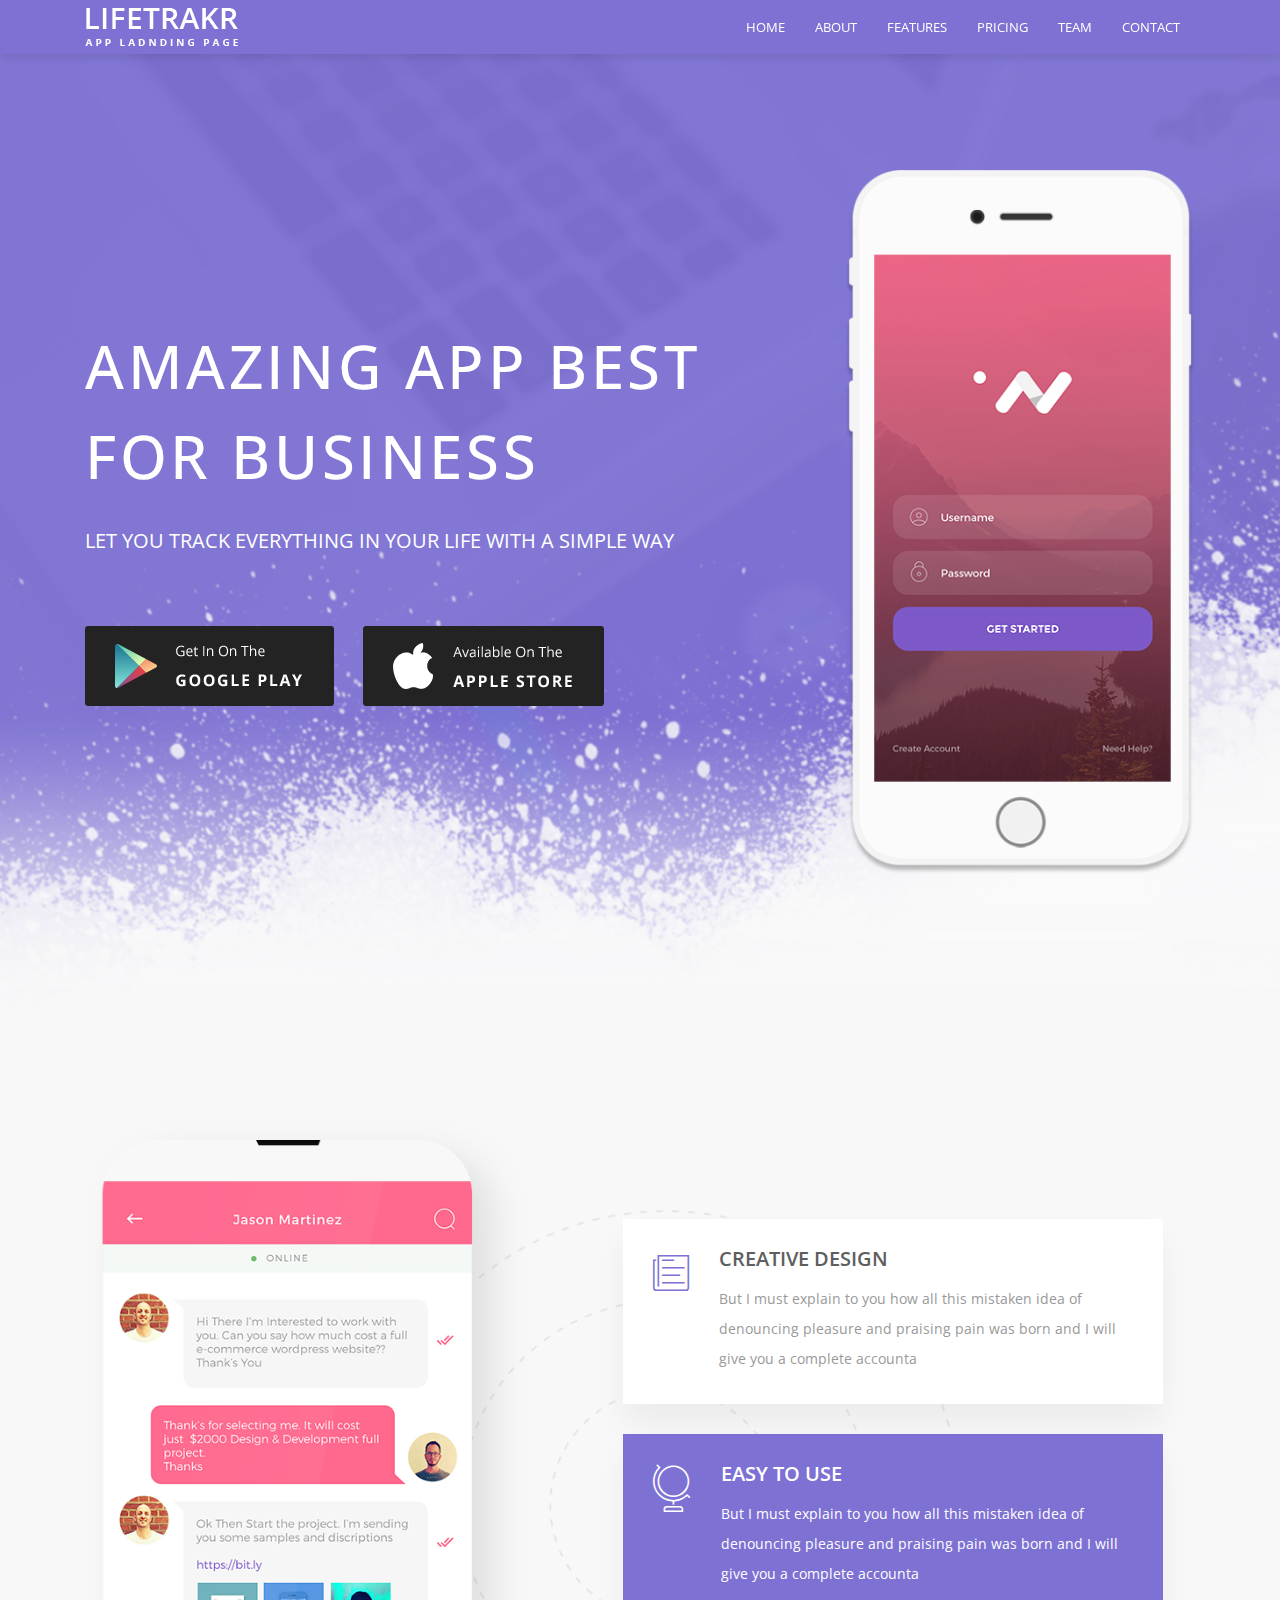
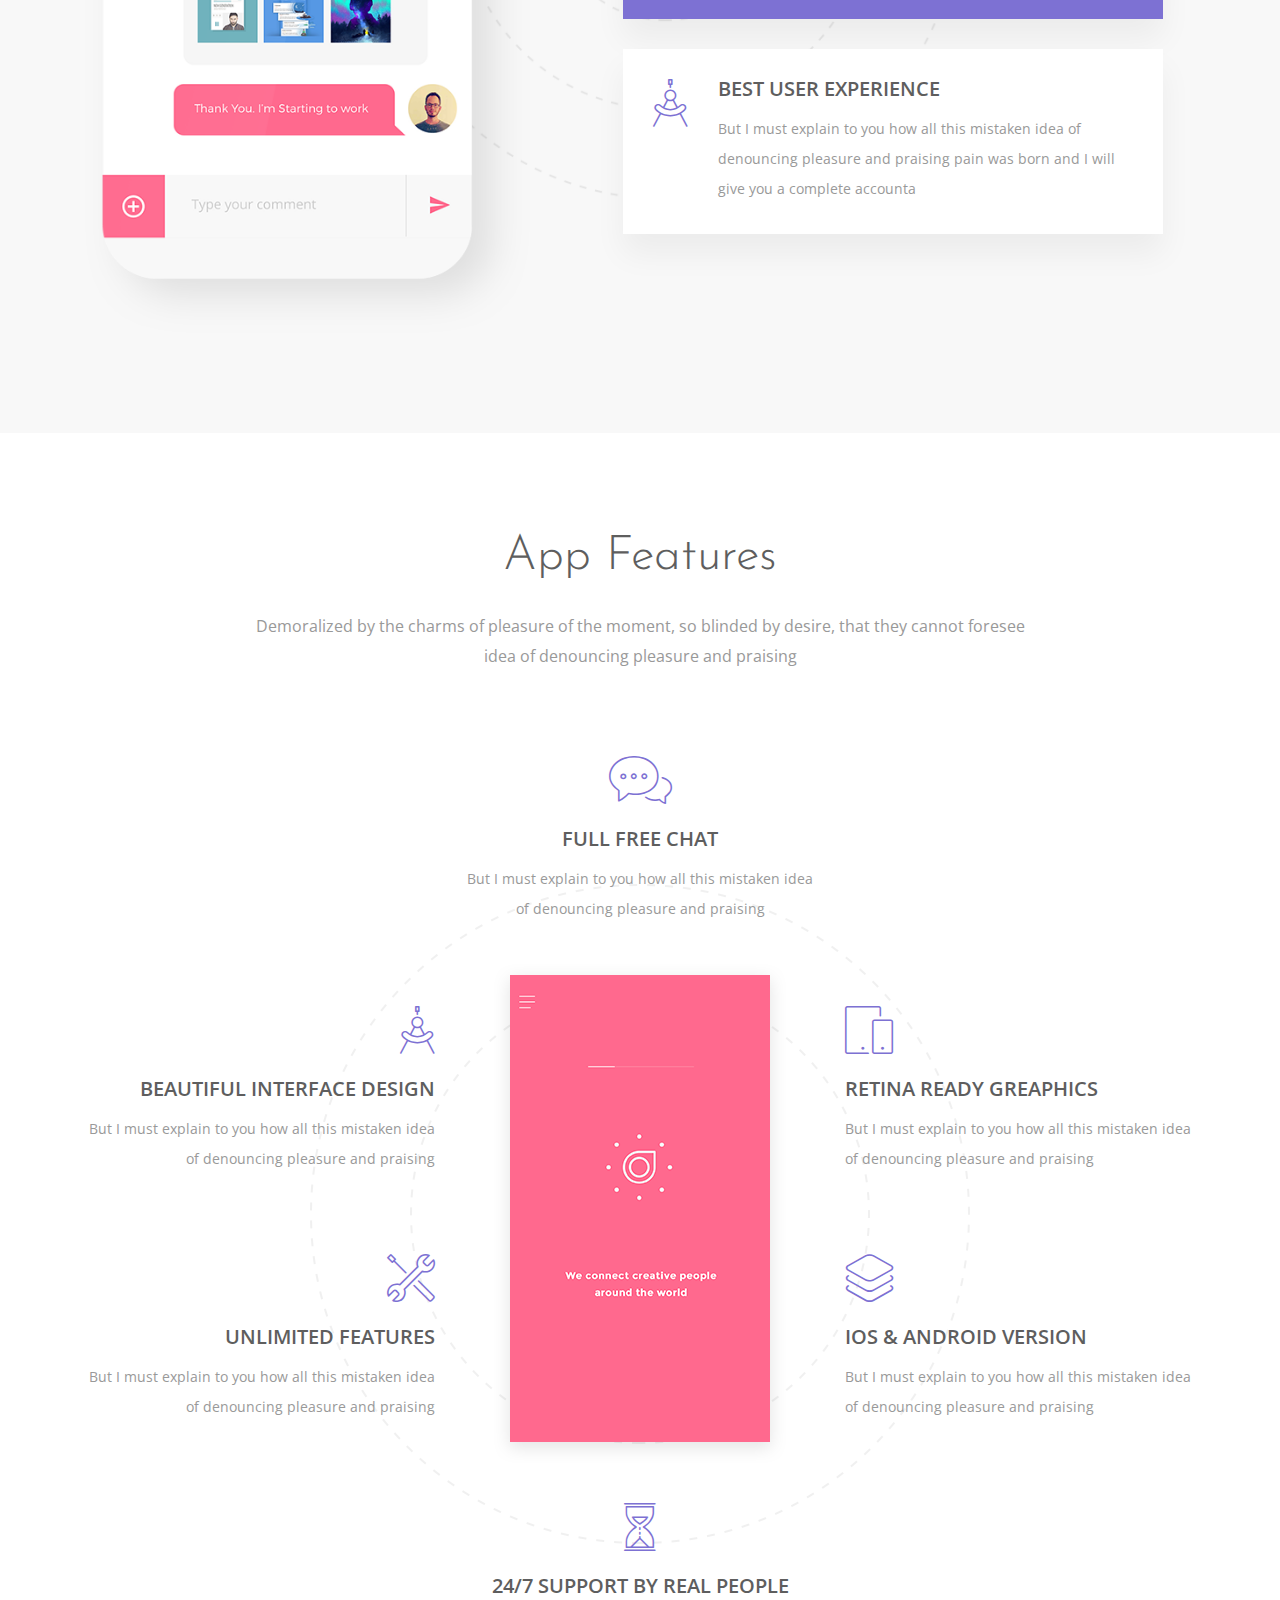
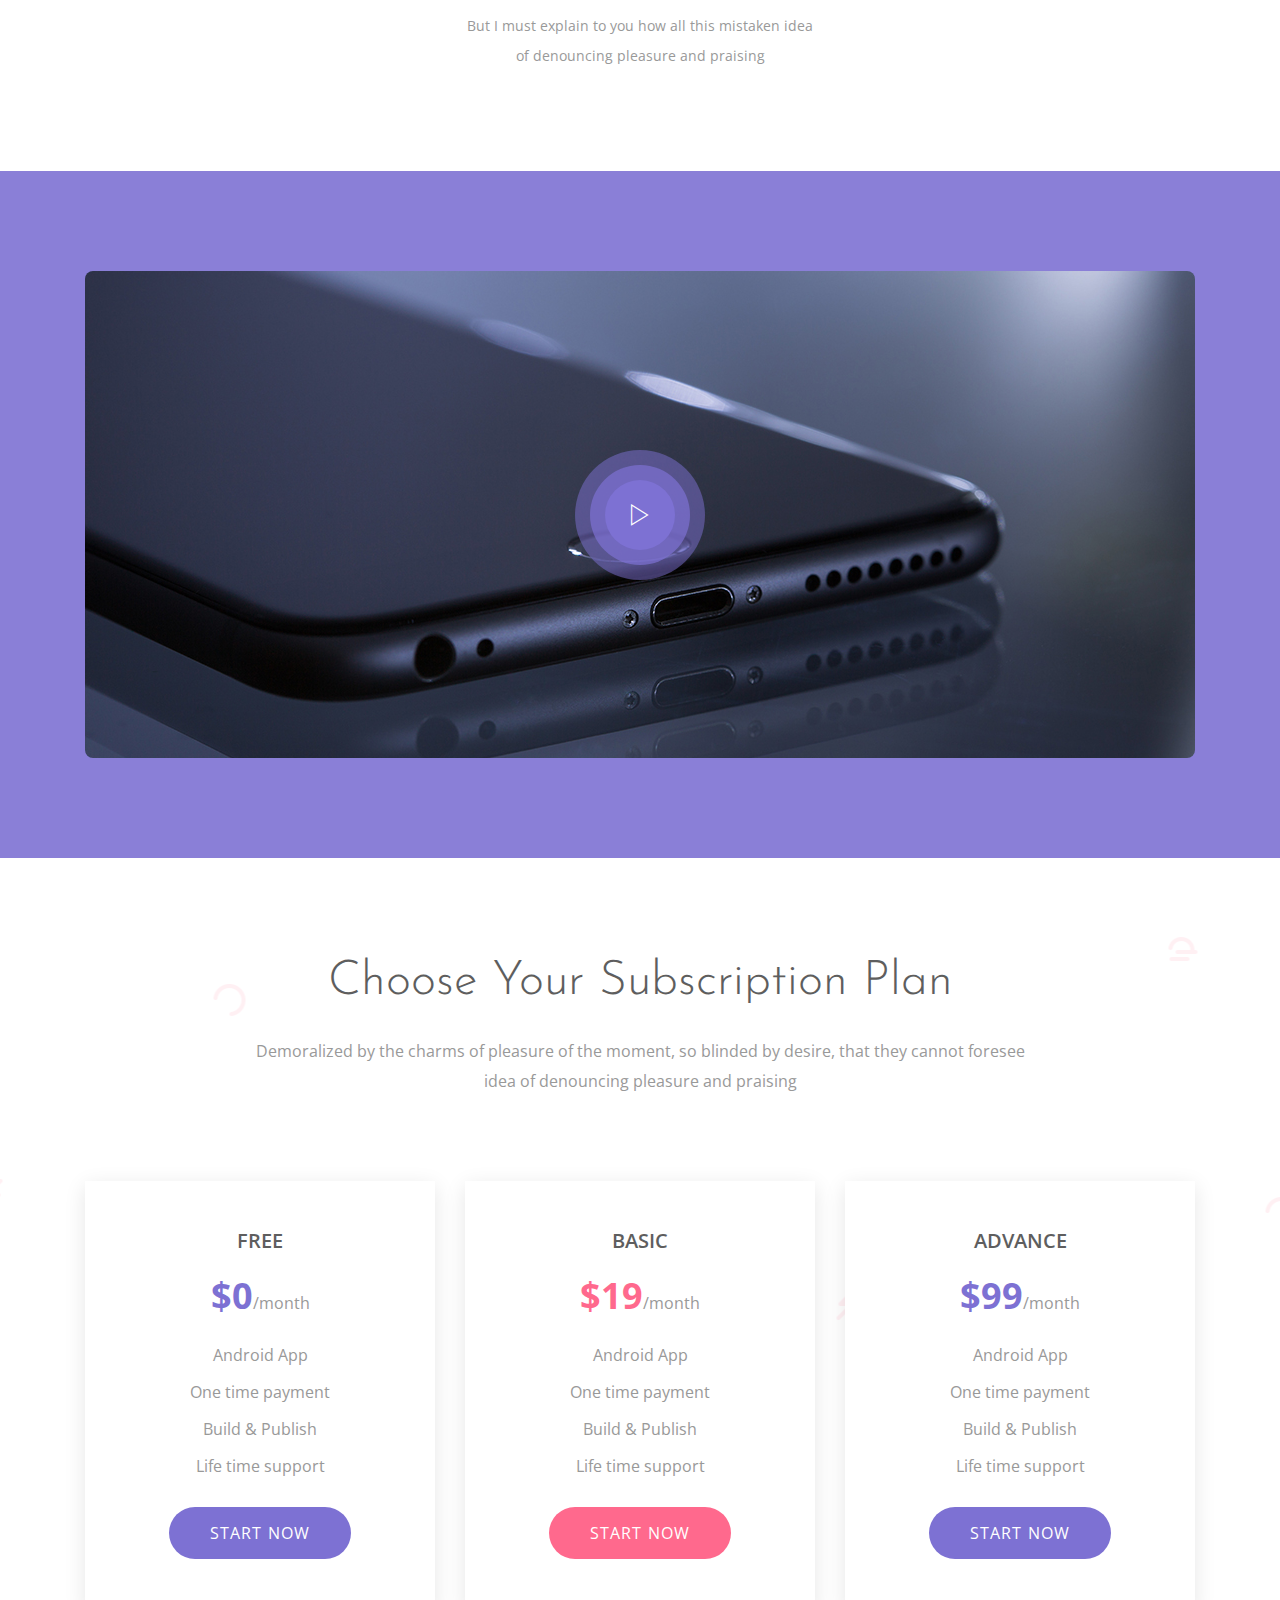
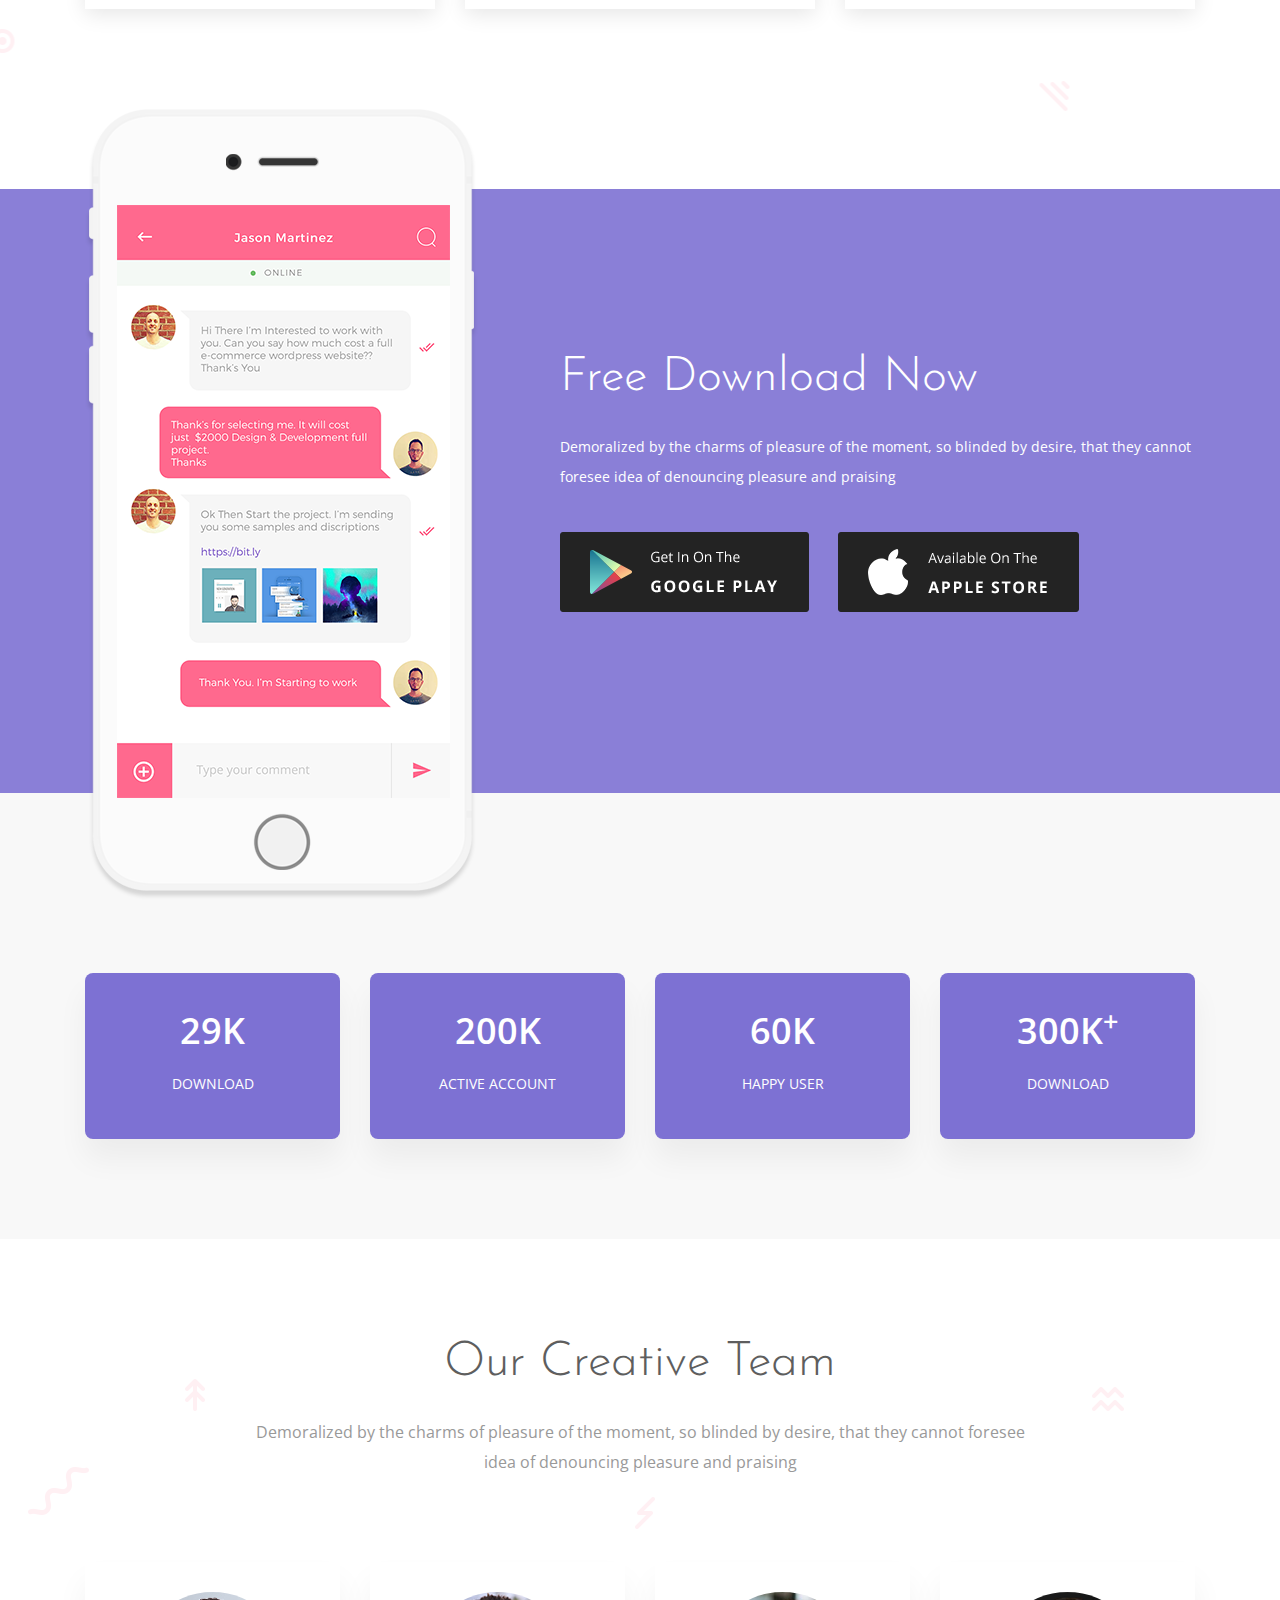
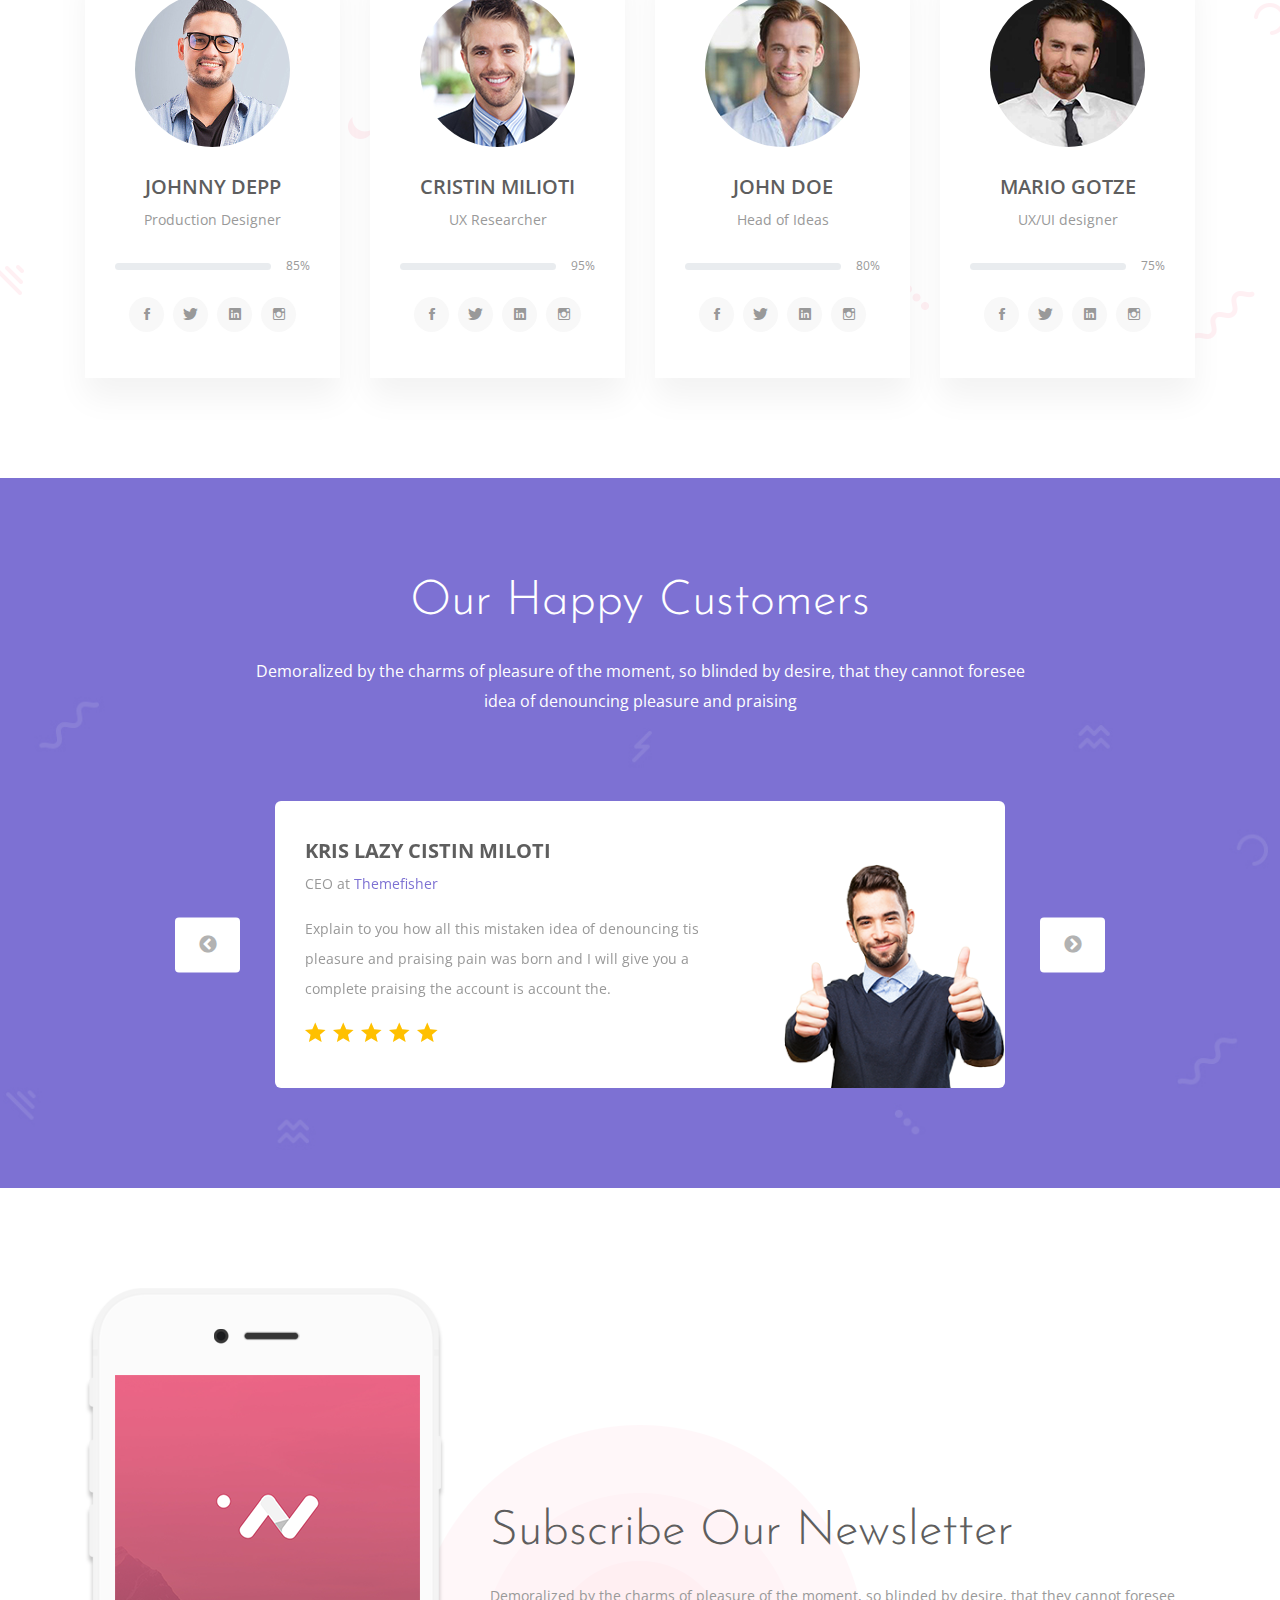
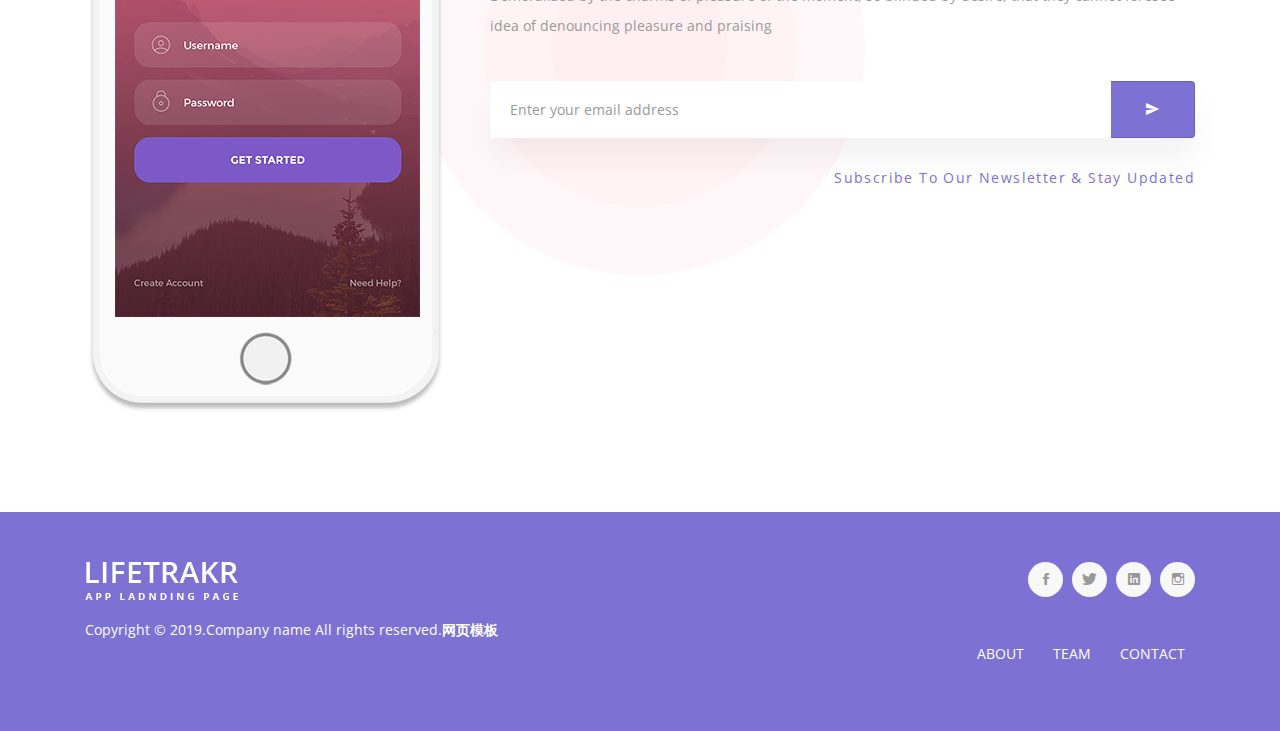
==== commit 628683f0: "firs" ====
--- a/index.html
+++ b/index.html
@@ -1,791 +1,783 @@
-﻿<!DOCTYPE html>
+<!DOCTYPE html>
 <html lang="en">
-
-<!-- Meta -->
-
-<meta charset="utf-8">
-<meta name="viewport" content="width=device-width, initial-scale=1, shrink-to-fit=no">
-<!-- The above 3 meta tags *must* come first in the head; any other head content must come *after* these tags -->
-<!-- SITE TITLE -->
-<title>Mombo</title>			
-<!-- Latest Bootstrap min CSS -->
-<link rel="stylesheet" href="assets/bootstrap/css/bootstrap.min.css">		
-<!-- Google Font -->	
-<link href="https://fonts.googleapis.com/css?family=Quicksand:300,400,500,600,700&display=swap&subset=latin-ext" rel="stylesheet"> 			
-<!-- fonts CSS -->
-<link rel="stylesheet" href="assets/fonts/font-awesome.min.css">
-<link rel="stylesheet" href="assets/fonts/themify-icons.css">
-<!--- owl carousel Css-->
-<link rel="stylesheet" href="assets/owlcarousel/css/owl.carousel.css">
-<link rel="stylesheet" href="assets/owlcarousel/css/owl.theme.css">		
-<!-- animate CSS -->		
-<link rel="stylesheet" href="assets/css/animate.css">	
-<!--slicknav Css-->
-<link rel="stylesheet" href="assets/css/slicknav.css">			
-<!-- MAGNIFIC CSS -->
-<link rel="stylesheet" href="assets/css/magnific-popup.css">	
-<!-- SLICK CSS -->
-<link rel="stylesheet" href="assets/css/slick.css">
-<link rel="stylesheet" href="assets/css/slick-theme.css">	
-<!-- Style CSS -->								
-<link rel="stylesheet" href="assets/css/style.css">					
-<!-- HTML5 shim and Respond.js IE8 support of HTML5 elements and media queries -->
-<!-- WARNING: Respond.js doesn't work if you view the page via file:// -->
-<!--[if lt IE 9]>
-  <script src="https://oss.maxcdn.com/html5shiv/3.7.2/html5shiv.min.js"></script>
-  <script src="https://oss.maxcdn.com/respond/1.4.2/respond.min.js"></script>
-<![endif]-->
+<head>
+
+  <!-- SITE TITTLE -->
+  <meta charset="utf-8">
+  <meta http-equiv="X-UA-Compatible" content="IE=edge">
+  <meta name="viewport" content="width=device-width, initial-scale=1">
+  <title>Home</title>
+  
+  <!-- PLUGINS CSS STYLE -->
+  <!-- Bootstrap -->
+  <link href="plugins/bootstrap/css/bootstrap.min.css" rel="stylesheet">
+  <!-- Themefisher Font -->  
+  <link href="plugins/themefisher-font/style.css" rel="stylesheet">
+  <!-- Slick Carousel -->
+  <link href="plugins/slick/slick.css" rel="stylesheet">
+  <!-- Slick Carousel Theme -->
+  <link href="plugins/slick/slick-theme.css" rel="stylesheet">
+  
+  <!-- CUSTOM CSS -->
+  <link href="css/style.css" rel="stylesheet">
+
+  <!-- FAVICON -->
+  <link href="images/favicon.png" rel="shortcut icon">
+
 </head>
 
-<body data-spy="scroll" data-offset="80">
-
-<!-- START PRELOADER -->
-<div class="preloader">
-	<div class="status">
-		<div class="status-mes"></div>
+<body class="body-wrapper">
+
+
+<nav class="navbar main-nav fixed-top navbar-expand-lg">
+  <div class="container">
+      <a class="navbar-brand" href="homepage.html"><img src="images/logo.png" alt="logo"></a>
+      <button class="navbar-toggler" type="button" data-toggle="collapse" data-target="#navbarNav" aria-controls="navbarNav" aria-expanded="false" aria-label="Toggle navigation">
+      <span class="tf-ion-android-menu"></span>
+      </button>
+      <div class="collapse navbar-collapse" id="navbarNav">
+      <ul class="navbar-nav ml-auto">
+        <li class="nav-item">
+          <a class="nav-link scrollTo" href="#home">Home</a>
+        </li>
+        <li class="nav-item">
+          <a class="nav-link scrollTo" href="#about">About</a>
+        </li>
+        <li class="nav-item">
+          <a class="nav-link scrollTo" href="#feature">Features</a>
+        </li>
+        <li class="nav-item">
+          <a class="nav-link scrollTo" href="#pricing">Pricing</a>
+        </li>
+        <li class="nav-item">
+          <a class="nav-link scrollTo" href="#team">Team</a>
+        </li>
+        <li class="nav-item">
+          <a class="nav-link scrollTo" href="#contact">Contact</a>
+        </li>
+      </ul>
+      </div>
+  </div>
+</nav>
+<!--=====================================
+=            Homepage Banner            =
+======================================-->
+
+<section class="banner bg-1" id="home">
+	<div class="container">
+		<div class="row">
+			<div class="col-md-8 align-self-center">
+				<!-- Contents -->
+				<div class="content-block">
+					<h1>Amazing App Best for business</h1>
+					<h5>Let you track everything in your life with a simple way</h5>
+					<!-- App Badge -->
+					<div class="app-badge">
+						<ul class="list-inline">
+							<li class="list-inline-item">
+								<a href="#"><img class="img-fluid" src="images/app-badge/google-play.png" alt="google-play"></a>
+							</li>
+							<li class="list-inline-item">
+								<a href="#"><img class="img-fluid" src="images/app-badge/app-store.png" alt="app-store"></a>
+							</li>
+						</ul>
+					</div>
+				</div>
+			</div>
+			<div class="col-md-4">
+				<!-- App Image -->
+				<div class="image-block">
+					<img class="img-fluid" src="images/phones/iphone-banner.png" alt="iphone-banner">
+				</div>
+			</div>
+		</div>
+	</div>
+</section>
+
+<!--====  End of Homepage Banner  ====-->
+
+<!--===========================
+=            About            =
+============================-->
+
+<section class="about section bg-2" id="about">
+	<div class="container">
+		<div class="row">
+			<div class="col-lg-5 mr-auto">
+				<!-- Image Content -->
+				<div class="image-block">
+					<img src="images/phones/iphone-feature.png" alt="iphone-feature" class="img-fluid">
+				</div>
+			</div>
+			<div class="col-lg-6 col-md-10 m-md-auto align-self-center ml-auto">
+				<div class="about-block">
+					<!-- About 01 -->
+					<div class="about-item">
+						<div class="icon">
+							<i class="tf-ion-ios-paper-outline"></i>
+						</div>
+						<div class="content">
+							<h5>Creative Design</h5>
+							<p>But I must explain to you how all this mistaken idea of denouncing pleasure and praising pain was born and I will give you a complete accounta</p>
+						</div>
+					</div>
+					<!-- About 02 -->
+					<div class="about-item active">
+						<div class="icon">
+							<i class="tf-globe"></i>
+						</div>
+						<div class="content">
+							<h5>Easy to Use</h5>
+							<p>But I must explain to you how all this mistaken idea of denouncing pleasure and praising pain was born and I will give you a complete accounta</p>
+						</div>
+					</div>
+					<!-- About 03 -->
+					<div class="about-item">
+						<div class="icon">
+							<i class="tf-circle-compass"></i>
+						</div>
+						<div class="content">
+							<h5>Best User Experience</h5>
+							<p>But I must explain to you how all this mistaken idea of denouncing pleasure and praising pain was born and I will give you a complete accounta</p>
+						</div>
+					</div>
+				</div>
+			</div>
+		</div>
+	</div>
+</section>
+
+<!--====  End of About  ====-->
+
+<!--==============================
+=            Features            =
+===============================-->
+
+<section class="section feature" id="feature">
+	<div class="container">
+		<div class="row">
+			<div class="col-12">
+				<div class="section-title">
+					<h2>App Features</h2>
+					<p>Demoralized by the charms of pleasure of the moment, so blinded by desire, that they cannot foresee idea of denouncing pleasure and praising</p>
+				</div>
+			</div>
+		</div>
+		<div class="row bg-elipse">
+			<div class="col-lg-4 align-self-center text-center text-lg-right">
+				<!-- Feature Item -->
+				<div class="feature-item">
+					<!-- Icon -->
+					<div class="icon">
+						<i class="tf-circle-compass"></i>
+					</div>
+					<!-- Content -->
+					<div class="content">
+						<h5>Beautiful Interface Design</h5>
+						<p>But I must explain to you how all this mistaken idea of denouncing pleasure and praising</p>
+					</div>
+				</div>
+				<!-- Feature Item -->
+				<div class="feature-item">
+					<!-- Icon -->
+					<div class="icon">
+						<i class="tf-tools-2"></i>
+					</div>
+					<!-- Content -->
+					<div class="content">
+						<h5>Unlimited Features</h5>
+						<p>But I must explain to you how all this mistaken idea of denouncing pleasure and praising</p>
+					</div>
+				</div>
+			</div>
+			<div class="col-lg-4 text-center">
+				<!-- Feature Item -->
+				<div class="feature-item mb-0">
+					<!-- Icon -->
+					<div class="icon">
+						<i class="tf-chat"></i>
+					</div>
+					<!-- Content -->
+					<div class="content">
+						<h5>Full free chat</h5>
+						<p>But I must explain to you how all this mistaken idea of denouncing pleasure and praising</p>
+					</div>
+				</div>
+				<div class="app-screen">
+					<img class="img-fluid" src="images/phones/i-phone-screen.png" alt="app-screen">
+				</div>
+				<!-- Feature Item -->
+				<div class="feature-item">
+					<!-- Icon -->
+					<div class="icon">
+						<i class="tf-hourglass"></i>
+					</div>
+					<!-- Content -->
+					<div class="content">
+						<h5>24/7 support by real people</h5>
+						<p>But I must explain to you how all this mistaken idea of denouncing pleasure and praising</p>
+					</div>
+				</div>
+			</div>
+			<div class="col-lg-4 text-center text-lg-left align-self-center">
+				<!-- Feature Item -->
+				<div class="feature-item">
+					<!-- Icon -->
+					<div class="icon">
+						<i class="tf-mobile"></i>
+					</div>
+					<!-- Content -->
+					<div class="content">
+						<h5>Retina ready greaphics</h5>
+						<p>But I must explain to you how all this mistaken idea of denouncing pleasure and praising</p>
+					</div>
+				</div>
+				<!-- Feature Item -->
+				<div class="feature-item">
+					<!-- Icon -->
+					<div class="icon">
+						<i class="tf-layers"></i>
+					</div>
+					<!-- Content -->
+					<div class="content">
+						<h5>IOS & android version </h5>
+						<p>But I must explain to you how all this mistaken idea of denouncing pleasure and praising</p>
+					</div>
+				</div>
+			</div>
+		</div>
+	</div>
+</section>
+<!--====  End of Features  ====-->
+
+<!--=================================
+=            Promo Video            =
+==================================-->
+
+<section class="section promo-video bg-3 overlay">
+	<div class="container">
+		<div class="row">
+			<div class="col-12">
+				<!-- Promo Video -->
+				<div class="video">
+					<img class="img-fluid" src="images/backgrounds/promo-video-bg.jpg" alt="video-thumbnail">
+					<div class="video-button video-box">
+						<!-- Video Play Button -->
+						<a href="javascript:void(0)">
+							<span class="icon" data-video="">
+								<i class="tf-ion-ios-play-outline"></i>
+							</span>
+						</a>
+					</div>
+				</div>
+			</div>
+		</div>
+	</div>
+</section>
+
+<!--====  End of Promo Video  ====-->
+
+<!--===================================
+=            Pricing Table            =
+====================================-->
+
+<section class="pricing section bg-shape" id="pricing">
+	<div class="container">
+		<div class="row">
+			<div class="col-12">
+				<div class="section-title">
+					<h2>Choose Your Subscription Plan</h2>
+					<p>Demoralized by the charms of pleasure of the moment, so blinded by desire, that they cannot foresee idea of denouncing pleasure and praising</p>
+				</div>
+			</div>
+		</div>
+		<div class="row">
+			<div class="col-lg-4 col-md-6">
+				<!-- Pricing Table -->
+<div class="pricing-table text-center">	
+	<!-- Title -->
+	<div class="title">	
+		<h5>Free</h5>
+	</div>
+	<!-- Price Tag -->
+	<div class="price">	
+		<p>$0<span>/month</span></p>
+	</div>
+	<!-- Features -->
+	<ul class="feature-list">
+		<li>Android App</li>
+		<li>One time payment</li>
+		<li>Build & Publish</li>
+		<li>Life time support</li>
+	</ul>
+	<!-- Take Action -->
+	<div class="action-button">
+		<a href="" class="btn btn-main-rounded">Start Now</a>
 	</div>
 </div>
-<!-- END PRELOADER -->		
-
-
-<!-- START NAVBAR -->  
-<div id="navigation" class="fixed-top navbar-light bg-faded site-navigation">
-	<div class="container">
-		<div class="row">
-			<div class="col-lg-2 col-md-3 col-sm-4">
-				<div class="site-logo">
-					<a href="index.html"><img src="assets/img/logo.png" alt=""></a>          				
-				</div>
-			</div><!--- END Col -->
-			
-			<div class="col-lg-10 col-md-9 col-sm-8">
-				<div class="header_right">
-					<nav id="main-menu" class="ml-auto">
-						<ul>
-						  <li><a href="#home">Home</a></li>
-						  <li><a href="#features">Features</a></li>
-						  <li><a href="#screenshots">Screenshots</a></li>
-						  <li><a href="#pricing">pricing</a></li>
-						 <li><a href="#blog">Blog</a></li>
-						 <li><a href="#download">Download</a></li>								  
-						  <li><a href="#contact">Contact</a></li>
+			</div>
+			<div class="col-lg-4 col-md-6">
+				<!-- Pricing Table -->
+<div class="pricing-table featured text-center">	
+	<!-- Title -->
+	<div class="title">	
+		<h5>Basic</h5>
+	</div>
+	<!-- Price Tag -->
+	<div class="price">	
+		<p>$19<span>/month</span></p>
+	</div>
+	<!-- Features -->
+	<ul class="feature-list">
+		<li>Android App</li>
+		<li>One time payment</li>
+		<li>Build & Publish</li>
+		<li>Life time support</li>
+	</ul>
+	<!-- Take Action -->
+	<div class="action-button">
+		<a href="" class="btn btn-main-rounded">Start Now</a>
+	</div>
+</div>
+			</div>
+			<div class="col-lg-4 col-md-6 m-md-auto">
+				<!-- Pricing Table -->
+<div class="pricing-table text-center">	
+	<!-- Title -->
+	<div class="title">	
+		<h5>Advance</h5>
+	</div>
+	<!-- Price Tag -->
+	<div class="price">	
+		<p>$99<span>/month</span></p>
+	</div>
+	<!-- Features -->
+	<ul class="feature-list">
+		<li>Android App</li>
+		<li>One time payment</li>
+		<li>Build & Publish</li>
+		<li>Life time support</li>
+	</ul>
+	<!-- Take Action -->
+	<div class="action-button">
+		<a href="" class="btn btn-main-rounded">Start Now</a>
+	</div>
+</div>
+			</div>
+		</div>
+	</div>
+</section>
+
+<!--====  End of Pricing Table  ====-->
+
+<!--=============================================
+=            Call to Action Download            =
+==============================================-->
+
+<section class="cta-download bg-3 overlay">
+	<div class="container">
+		<div class="row">
+			<div class="col-lg-5">
+				<div class="image-block"><img class="img-fluid" src="images/phones/iphone-chat.png" alt=""></div>
+			</div>
+			<div class="col-lg-7">
+				<div class="content-block">
+					<!-- Title -->
+					<h2>Free Download Now</h2>
+					<!-- Desctcription -->
+					<p>Demoralized by the charms of pleasure of the moment, so blinded by desire, that they cannot foresee idea of denouncing pleasure and praising</p>
+					<!-- App Badge -->
+					<div class="app-badge">
+						<ul class="list-inline">
+							<li class="list-inline-item">
+								<a href="#"><img class="img-fluid" src="images/app-badge/google-play.png" alt="google-play"></a>
+							</li>
+							<li class="list-inline-item">
+								<a href="#"><img class="img-fluid" src="images/app-badge/app-store.png" alt="app-store"></a>
+							</li>
 						</ul>
-					</nav>
-					<div id="mobile_menu"></div>
-				</div>
-			</div><!--- END Col -->
-		</div><!--- END ROW -->
-	</div><!--- END CONTAINER -->
-</div> 	  
-<!-- END NAVBAR -->
-									
-<!-- START HOME -->
-<section id="home" class="home_bg" style="background-image: url(assets/img/bg/home-bg.png);  background-size:cover; background-position: center center;">
-	<div class="container">
-		<div class="row">
-		  <div class="col-lg-7 col-sm-7 col-xs-12">
-			<div class="hero-text">
-				 <h1>We will keep you updated on what is to come next</h1>
-				 <p>Lorem ipsum dolor sit amet, consectetur adipisicing elit, sed do eiusmod tempor anagi icdunt ut labore et dolore magna aliqua.</p>
-				<div class="home_btn">
-					<a  class="learn_btn" href="#download">Download Now</a>
-					<a  class="video-play" href="#">Watch Video</a>
-				</div>
-			</div> 
-		  </div><!--- END COL -->	
-		  <div class="col-lg-5 col-sm-5 col-xs-12 wow fadeInUp" data-wow-duration="1s" data-wow-delay="0.6s" data-wow-offset="0">	
-			<div class="hero-text-img">
-				<img src="assets/img/interface_1.png" class="img-fluid" alt="" />
-			</div>	
-		  </div><!--- END COL -->				  
-		</div><!--- END ROW -->
-	</div><!--- END CONTAINER -->
-</section>
-<!-- END  HOME -->			
-
-<!-- START COMPANY PARTNER LOGO  -->
-<section class="partner-logo section-padding">
-	<div class="container">
-		<div class="row">
-			<div class="col-lg-12 text-center">
-				<div class="partner">
-					<a href="#"><img src="assets/img/partner/1.png" alt="image"></a>
-					<a href="#"><img src="assets/img/partner/2.png" alt="image"></a>
-					<a href="#"><img src="assets/img/partner/3.png" alt="image"></a>
-					<a href="#"><img src="assets/img/partner/4.png" alt="image"></a>
-					<a href="#"><img src="assets/img/partner/5.png" alt="image"></a>
-					<a href="#"><img src="assets/img/partner/6.png" alt="image"></a>
-					<a href="#"><img src="assets/img/partner/1.png" alt="image"></a>
-					<a href="#"><img src="assets/img/partner/2.png" alt="image"></a>
-					<a href="#"><img src="assets/img/partner/3.png" alt="image"></a>
-					<a href="#"><img src="assets/img/partner/4.png" alt="image"></a>
-					<a href="#"><img src="assets/img/partner/5.png" alt="image"></a>
-					<a href="#"><img src="assets/img/partner/6.png" alt="image"></a>
-				</div>
-			</div><!-- END COL  -->
-		</div><!--END  ROW  -->
-	</div><!-- END CONTAINER  -->
-</section>
-<!-- END COMPANY PARTNER LOGO -->
-
-<!-- START ABOUT US ONE -->
-<section id="features" class="about-us section-padding" style="background-image: url(assets/img/bg/bg-elements_4.png);">
-	<div class="container">
-		<div class="row text-center">				
-			<div class="col-md-12">
-				<h1 class="about-title">Mombo is a clean app landing page ideal for promoting your Android apps, as well as web services and software. Built with Bootstrap 4. The features and sections let you present the App.</h1>
-			</div>
-			<div class="col-lg-3 col-sm-6 col-xs-12 wow fadeInUp" data-wow-duration="1s" data-wow-delay="0.1s" data-wow-offset="0">
-				<div class="about_feature">
-					<div class="icon icon_bg"><i class="ti-tag"></i></div>
-					<h4>Data in cloud</h4>
-					<p>Lorem ipsum dolor sit amet, consetetur sadipscing elitr, sed diam nonumy eirmod tempor invidunt ut labore et dolore magna aliquyam erat.</p>
-				</div>
-			</div><!-- END COL -->
-			<div class="col-lg-3 col-sm-6 col-xs-12 wow fadeInUp" data-wow-duration="1s" data-wow-delay="0.2s" data-wow-offset="0">
-				<div class="about_feature about_feature2">
-					<div class="icon icon_bg2"><i class="ti-cup"></i></div>
-					<h4>Exclusive design</h4>
-					<p>Lorem ipsum dolor sit amet, consetetur sadipscing elitr, sed diam nonumy eirmod tempor invidunt ut labore et dolore magna aliquyam erat.</p>
-				</div>
-			</div><!-- END COL -->
-			<div class="col-lg-3 col-sm-6 col-xs-12 wow fadeInUp" data-wow-duration="1s" data-wow-delay="0.3s" data-wow-offset="0">
-				<div class="about_feature about_feature3">
-					<div class="icon icon_bg3"><i class="ti-heart"></i></div>
-					<h4>enjoy it</h4>
-					<p>Lorem ipsum dolor sit amet, consetetur sadipscing elitr, sed diam nonumy eirmod tempor invidunt ut labore et dolore magna aliquyam erat.</p>
-				</div>
-			</div><!-- END COL -->
-			<div class="col-lg-3 col-sm-6 col-xs-12 wow fadeInUp" data-wow-duration="1s" data-wow-delay="0.4s" data-wow-offset="0">
-				<div class="about_feature about_feature4">
-					<div class="icon icon_bg4"><i class="ti-support"></i></div>
-					<h4>24/7 support</h4>
-					<p>Lorem ipsum dolor sit amet, consetetur sadipscing elitr, sed diam nonumy eirmod tempor invidunt ut labore et dolore magna aliquyam erat.</p>
-				</div>
-			</div><!-- END COL -->		  
-		</div><!--- END ROW -->	
-	</div><!--- END CONTAINER -->
-</section>
-<!-- END ABOUT US ONE -->	
-
-<!-- START FEATURED ONE -->
-<section class="feature-one">
-	<div class="container">
-		<div class="row">
-			<div class="col-lg-6 col-sm-12 col-xs-12 wow fadeInUp" data-wow-duration="1s" data-wow-delay="0.1s" data-wow-offset="0">
-				<div class="single_feature_one">
-					<h3>Manage everything <br> <strong>in one place</strong></h3>
-					<p>Lorem ipsum dolor sit amet, consectetur adipiscing elit. Mauris purus arcu, sollicitudin quis malesuada ac, posuere et nunc. Maecenas a congue lacus. Nullam cursus eros dui vel rhoncus.</p>
-					<p>It is a long established fact that a reader will be distracted by the readable content of a page when looking at its layout.</p>
-					<a class="single_feature_btn_light" href="#download">Download Now</a>
-				</div>
-			</div><!-- END COL-->
-			<div class="col-lg-6 col-sm-12 col-xs-12 wow fadeInDown" data-wow-duration="1s" data-wow-delay="0.2s" data-wow-offset="0">
-				<div class="single_feature_img">
-					<img class="img-fluid" src="assets/img/overview.png" alt="">
-				</div>
-			</div><!-- END COL-->					
-		</div><!-- END ROW-->
-	</div><!-- END CONTAINER-->
-</section>
-<!-- END FEATURED ONE -->
-
-<!-- START FEATURED TWO -->
-<section class="feature-two">
-	<div class="container">
-		<div class="row">
-			<div class="col-lg-6 col-sm-12 col-xs-12 wow fadeInUp" data-wow-duration="1s" data-wow-delay="0.1s" data-wow-offset="0">
-				<div class="single_feature_two_img">
-					<img class="img-fluid" src="assets/img/app-mockup-2.png" alt="">
-				</div>
-			</div><!-- END COL-->					
-			<div class="col-lg-6 col-sm-12 col-xs-12 wow fadeInDown" data-wow-duration="1s" data-wow-delay="0.1s" data-wow-offset="0">
-				<div class="single_feature_two">
-					<h3>Additional effects <br> <strong>unique to app</strong></h3>
-					<p>It is a long established fact that a reader will be distracted by the readable content of a page when looking at its layout. The point of using Lorem Ipsum is that it has a more-or-less normal distribution of letters as opposed to using Content here.</p>
-					<p>It is a long established fact that a reader will be distracted by the readable content of a page when looking at its layout.</p>
-					<a class="single_feature_btn_light" href="#download">Download Now</a>
-				</div>
-			</div><!-- END COL-->
-		</div><!-- END ROW-->
-	</div><!-- END CONTAINER-->
-</section>
-<!-- END FEATURED TWO -->
-
-<!-- START COUNTER AND NEWSLETTER -->
-<section class="counter_feature section-padding">
-	<div class="container">
-		<div class="section-title text-center">
-			<h1>We complete 2000+ Projects yearly <br /> successfully and  counting</h1>
-			<p>Lorem ipsum dolor sit amet, consectetur adipiscing elit. Morbi dolor nibh.</p>
-		</div>						
-		<div class="row counter_feature_mb">				
-			<div class="col-lg-6 col-sm-12 col-xs-12"> 
-				<div class="counter_img">
-					<img src="assets/img/feature.png" class="img-fluid" alt="" />
-				</div>
-			</div><!--- END COL -->						
-			<div class="col-lg-6 col-sm-12 col-xs-12 wow fadeInLeft" data-wow-duration="1s" data-wow-delay="0.1s" data-wow-offset="0">
-				<div class="row text-center">	
-					<div class="col-lg-6 col-sm-6 wow fadeInUp" data-wow-duration="1s" data-wow-delay="0.1s" data-wow-offset="0">
-						<div class="single_counter single_counter_mt">
-							<span class="ti-user"></span>
-							<h2 class="counter-num">32652</h2>
-							<h3>Download App</h3>
-						</div>
-					</div><!--- END COL -->		  								
-					<div class="col-lg-6 col-sm-6 wow fadeInUp" data-wow-duration="1s" data-wow-delay="0.2s" data-wow-offset="0">
-						<div class="single_counter">
-							<span class="ti-star"></span>
-							<h2 class="counter-num">31821</h2>
-							<h3>Active Users</h3>
-						</div>
-					</div><!--- END COL -->		  							
-					<div class="col-lg-6 col-sm-6 wow fadeInUp" data-wow-duration="1s" data-wow-delay="0.3s" data-wow-offset="0">
-						<div class="single_counter">
-							<span class="ti-pencil-alt"></span>
-							<h2 class="counter-num">25660</h2>
-							<h3>Awesome Review</h3>
-						</div>
-					</div><!--- END COL -->		  				
-					<div class="col-lg-6 col-sm-6 wow fadeInUp" data-wow-duration="1s" data-wow-delay="0.4s" data-wow-offset="0">
-						<div class="single_counter single_counter_mtnone">
-							<span class="ti-support"></span>
-							<h2 class="counter-num">11859</h2>
-							<h3>Support Cases</h3>
-						</div>
-					</div><!--- END COL -->		  
-				</div>	<!--- END ROW -->
-			</div><!--- END COL -->	  
-		</div><!--- END ROW -->	
-		<div class="row">
-			<div class="col-lg-8 offset-lg-2 col-sm-12 col-xs-12 text-center wow fadeIn">
-				<h2 class="newsletter_title">Subscribe to our newsletter. <br /> We won’t spam you</h2>
-				<div class="newsletter-form">
-					<form action="#" class="subscribe">
-						<input type="text" class="subscribe__input" placeholder="Enter your Email Address">
-						<button type="button" class="subscribe__btn">Subscribe Now</button>
+					</div>
+				</div>
+			</div>
+		</div>
+	</div>
+</section>
+
+<!--====  End of Call to Action Download  ====-->
+
+<!--=============================
+=            Counter            =
+==============================-->
+
+<section class="section counter bg-gray">
+	<div class="container">
+		<div class="row">
+			<div class="col-lg-3 col-md-6">
+				<div class="counter-item">
+					<!-- Counter Number -->
+					<h3>29k</h3>
+					<!-- Counter Name -->
+					<p>Download</p>
+				</div>
+			</div>
+			<div class="col-lg-3 col-md-6">
+				<div class="counter-item">
+					<!-- Counter Number -->
+					<h3>200k</h3>
+					<!-- Counter Name -->
+					<p>Active Account</p>
+				</div>
+			</div>
+			<div class="col-lg-3 col-md-6">
+				<div class="counter-item">
+					<!-- Counter Number -->
+					<h3>60k</h3>
+					<!-- Counter Name -->
+					<p>Happy User</p>
+				</div>
+			</div>
+			<div class="col-lg-3 col-md-6">
+				<div class="counter-item">
+					<!-- Counter Number -->
+					<h3>300k<sup>+</sup></h3>
+					<!-- Counter Name -->
+					<p>Download</p>
+				</div>
+			</div>
+		</div>
+	</div>
+</section>
+
+<!--====  End of Counter  ====-->
+
+<!--==========================
+=            Team            =
+===========================-->
+
+<section class="section team bg-shape-two" id="team">
+	<div class="container">
+		<div class="row">
+			<div class="col-12">
+				<div class="section-title">
+					<h2>Our Creative Team</h2>
+					<p>Demoralized by the charms of pleasure of the moment, so blinded by desire, that they cannot foresee idea of denouncing pleasure and praising</p>
+				</div>
+			</div>
+		</div>
+		<div class="row">
+			<div class="col-lg-3 col-md-6">
+				<!-- Team Member -->
+<div class="team-member text-center">
+	<div class="image">
+		<img class="img-fluid" src="images/team/member-one.jpg" alt="team-member">
+	</div>
+	<div class="name">
+		<h5>Johnny Depp</h5>
+	</div>
+	<div class="position">
+		<p>Production Designer</p>
+	</div>
+	<div class="skill-bar">
+		<div class="progress" data-percent="85%">
+		  	<div class="progress-bar"></div>
+		</div>
+		<span>85%</span>
+	</div>
+	<ul class="social-icons list-inline">
+		<li class="list-inline-item">
+			<a href=""><i class="tf-ion-social-facebook"></i></a>
+		</li>
+		<li class="list-inline-item">
+			<a href=""><i class="tf-ion-social-twitter"></i></a>
+		</li>
+		<li class="list-inline-item">
+			<a href=""><i class="tf-ion-social-linkedin"></i></a>
+		</li>
+		<li class="list-inline-item">
+			<a href=""><i class="tf-ion-social-instagram-outline"></i></a>
+		</li>
+	</ul>
+</div>
+			</div>
+			<div class="col-lg-3 col-md-6">
+				<!-- Team Member -->
+<div class="team-member text-center">
+	<div class="image">
+		<img class="img-fluid" src="images/team/member-two.jpg" alt="team-member">
+	</div>
+	<div class="name">
+		<h5>cristin milioti</h5>
+	</div>
+	<div class="position">
+		<p>UX Researcher</p>
+	</div>
+	<div class="skill-bar">
+		<div class="progress" data-percent="95%">
+		  	<div class="progress-bar"></div>
+		</div>
+		<span>95%</span>
+	</div>
+	<ul class="social-icons list-inline">
+		<li class="list-inline-item">
+			<a href=""><i class="tf-ion-social-facebook"></i></a>
+		</li>
+		<li class="list-inline-item">
+			<a href=""><i class="tf-ion-social-twitter"></i></a>
+		</li>
+		<li class="list-inline-item">
+			<a href=""><i class="tf-ion-social-linkedin"></i></a>
+		</li>
+		<li class="list-inline-item">
+			<a href=""><i class="tf-ion-social-instagram-outline"></i></a>
+		</li>
+	</ul>
+</div>
+			</div>
+			<div class="col-lg-3 col-md-6">
+				<!-- Team Member -->
+<div class="team-member text-center">
+	<div class="image">
+		<img class="img-fluid" src="images/team/member-three.jpg" alt="team-member">
+	</div>
+	<div class="name">
+		<h5>john doe</h5>
+	</div>
+	<div class="position">
+		<p>Head of Ideas</p>
+	</div>
+	<div class="skill-bar">
+		<div class="progress" data-percent="80%">
+		  	<div class="progress-bar"></div>
+		</div>
+		<span>80%</span>
+	</div>
+	<ul class="social-icons list-inline">
+		<li class="list-inline-item">
+			<a href=""><i class="tf-ion-social-facebook"></i></a>
+		</li>
+		<li class="list-inline-item">
+			<a href=""><i class="tf-ion-social-twitter"></i></a>
+		</li>
+		<li class="list-inline-item">
+			<a href=""><i class="tf-ion-social-linkedin"></i></a>
+		</li>
+		<li class="list-inline-item">
+			<a href=""><i class="tf-ion-social-instagram-outline"></i></a>
+		</li>
+	</ul>
+</div>
+			</div>
+			<div class="col-lg-3 col-md-6">
+				<!-- Team Member -->
+<div class="team-member text-center">
+	<div class="image">
+		<img class="img-fluid" src="images/team/member-four.jpg" alt="team-member">
+	</div>
+	<div class="name">
+		<h5>mario gotze</h5>
+	</div>
+	<div class="position">
+		<p>UX/UI designer</p>
+	</div>
+	<div class="skill-bar">
+		<div class="progress" data-percent="75%">
+		  	<div class="progress-bar"></div>
+		</div>
+		<span>75%</span>
+	</div>
+	<ul class="social-icons list-inline">
+		<li class="list-inline-item">
+			<a href=""><i class="tf-ion-social-facebook"></i></a>
+		</li>
+		<li class="list-inline-item">
+			<a href=""><i class="tf-ion-social-twitter"></i></a>
+		</li>
+		<li class="list-inline-item">
+			<a href=""><i class="tf-ion-social-linkedin"></i></a>
+		</li>
+		<li class="list-inline-item">
+			<a href=""><i class="tf-ion-social-instagram-outline"></i></a>
+		</li>
+	</ul>
+</div>
+			</div>
+		</div>
+	</div>
+</section>
+
+<!--====  End of Team  ====-->
+
+<!--=================================
+=            Testimonial            =
+==================================-->
+
+<section class="section testimonial bg-primary-shape" id="testimonial">
+	<div class="container">
+		<div class="row">
+			<div class="col-12">
+				<div class="section-title">
+					<h2 class="text-white">Our Happy Customers</h2>
+					<p class="text-white">Demoralized by the charms of pleasure of the moment, so blinded by desire, that they cannot foresee idea of denouncing pleasure and praising</p>
+				</div>
+			</div>
+		</div>
+		<div class="row">
+			<div class="col-md-8 m-auto">
+				<!-- Testimonial Carosel -->
+<div class="testimonial-slider">
+	<!-- testimonial item -->
+	<div class="testimonial-item">
+		<div class="content">
+			<div class="name">
+				<h5>Kris lazy Cistin Miloti</h5>
+			</div>
+			<div class="pos-in-com">
+				<p>CEO at <span>Themefisher</span></p>
+			</div>
+			<div class="speech">
+				<p>Explain to you how all this mistaken idea of denouncing tis pleasure and praising pain was born and I will give you a complete praising the account is account the. </p>
+			</div>
+			<ul class="rating list-inline">
+				<li class="list-inline-item">
+					<i class="tf-ion-android-star"></i>
+					<i class="tf-ion-android-star"></i>
+					<i class="tf-ion-android-star"></i>
+					<i class="tf-ion-android-star"></i>
+					<i class="tf-ion-android-star"></i>
+				</li>
+			</ul>		</div>
+		<div class="image">
+			<img class="img-fluid" src="images/testimonial/review-person-one.png" alt="testimonial-person">
+		</div>
+	</div>
+	<!-- testimonial item -->
+	<div class="testimonial-item">
+		<div class="content">
+			<div class="name">
+				<h5>Kris lazy Cistin Miloti</h5>
+			</div>
+			<div class="pos-in-com">
+				<p>CEO at<span>Themefisher</span></p>
+			</div>
+			<div class="speech">
+				<p>Explain to you how all this mistaken idea of denouncing tis pleasure and praising pain was born and I will give you a complete praising the account is account the. </p>
+			</div>
+			<div class="rating">
+				<ul class="rating list-inline">
+					<li class="list-inline-item">
+						<i class="tf-ion-android-star"></i>
+						<i class="tf-ion-android-star"></i>
+						<i class="tf-ion-android-star"></i>
+						<i class="tf-ion-android-star"></i>
+						<i class="tf-ion-android-star"></i>
+					</li>
+				</ul>
+			</div>
+		</div>
+		<div class="image">
+			<img class="img-fluid" src="images/testimonial/review-person-one.png" alt="testimonial-person">
+		</div>
+	</div>
+</div>
+			</div>
+		</div>
+	</div>
+</section>
+
+
+<!--====  End of Testimonial  ====-->
+
+<section class="section cta-subscribe" id="contact">
+	<div class="container">
+		<div class="row bg-elipse-red">
+			<div class="col-lg-4">
+				<div class="image"><img src="images/phones/iphone-banner.png" alt="iphone-app"></div>
+			</div>
+			<div class="col-lg-8 align-self-center">
+				<div class="content">
+					<div class="title">
+						<h2>Subscribe Our Newsletter</h2>
+					</div>
+					<div class="description">
+						<p>Demoralized by the charms of pleasure of the moment, so blinded by desire, that they cannot foresee idea of denouncing pleasure and praising</p>
+					</div>
+					<form action="#">
+						<div class="input-group">
+						    <input type="text" class="form-control main" placeholder="Enter your email address">
+						    <span class="input-group-addon tf-ion-android-send" id="btnGroupAddon"></span>
+						  </div>
 					</form>
-				</div>
-			</div><!--- END COL -->				
-		</div><!--- END ROW -->					
-	</div>
-</section>
-<!-- END COUNTER AND NEWSLETTER -->  
-
-<!-- START SCREENSHOT SLIDER -->
-<section id="screenshots" class="screenshot section-padding">
-	<div class="container">
-		<div class="section-title text-center">
-			<h1>App Screenshots</h1>
-			<p>Lorem ipsum dolor sit amet, consectetur adipiscing elit. Morbi dolor nibh.</p>
-		</div>					
-		<div class="row">				
-			<div class="col-lg-12 col-sm-12 col-xs-12">
-				<div class="center slider">
-				  <div><img src="assets/img/screenshot/1.jpg" alt="image" /></div>d
-				  <div><img src="assets/img/screenshot/2.jpg" alt="image" /></div>d
-				  <div><img src="assets/img/screenshot/3.jpg" alt="image" /></div>d
-				  <div><img src="assets/img/screenshot/4.jpg" alt="image" /></div>d
-				  <div><img src="assets/img/screenshot/1.jpg" alt="image" /></div>d
-				  <div><img src="assets/img/screenshot/3.jpg" alt="image" /></div>
-				</div>
-			</div><!--- END COL -->
-		</div><!--- END ROW -->
-	</div><!--- END CONTAINER -->
-</section>
-<!-- END SCREENSHOT SLIDER -->  
-
-<!-- START TEAM -->
-<section id="team" class="screenshot section-padding">
-	<div class="container">
-		<div class="section-title text-center">
-			<h1>Our team</h1>
-			<p>Lorem ipsum dolor sit amet, consectetur adipiscing elit. Morbi dolor nibh.</p>
-		</div>					
-		<div class="row text-center">				
-			<div class="col-lg-3 col-sm-6 col-xs-12 wow fadeInUp" data-wow-duration="1s" data-wow-delay="0.1s" data-wow-offset="0">
-				<div class="single_team"> 
-					<img class="img-fluid" src="assets/img/team/team-1.jpg" alt="">
-					<h5 class="team-name">Kelly Gilmore</h5>
-					<div class="team-hover">
-						<h5>Kelly Gilmore</h5>
-						<span>Co-Founder</span>
-						<ul class="social">
-							<li><a href="#"><i class="fa fa-facebook"></i></a></li>
-							<li><a href="#"><i class="fa fa-twitter"></i></a></li>
-							<li><a href="#"><i class="fa fa-google-plus"></i></a></li>
-						</ul>
-					</div>
-				</div>
-			</div><!--- END COL -->
-			<div class="col-lg-3 col-sm-6 col-xs-12 wow fadeInUp" data-wow-duration="1s" data-wow-delay="0.2s" data-wow-offset="0">
-				<div class="single_team"> 
-					<img class="img-fluid" src="assets/img/team/team-2.jpg" alt="">
-					<h5 class="team-name">Alexandria</h5>
-					<div class="team-hover">
-						<h5>Alexandria</h5>
-						<span>Designer</span>
-						<ul class="social">
-							<li><a href="#"><i class="fa fa-facebook"></i></a></li>
-							<li><a href="#"><i class="fa fa-twitter"></i></a></li>
-							<li><a href="#"><i class="fa fa-google-plus"></i></a></li>
-						</ul>
-					</div>
-				</div>
-			</div><!--- END COL -->
-			<div class="col-lg-3 col-sm-6 col-xs-12 wow fadeInUp" data-wow-duration="1s" data-wow-delay="0.3s" data-wow-offset="0">
-				<div class="single_team">
-					<img class="img-fluid" src="assets/img/team/team-3.jpg" alt="">
-					<h5 class="team-name">Anastacia</h5>
-					<div class="team-hover">
-						<h5>Anastacia</h5>
-						<span>Co-founder</span>
-						<ul class="social">
-							<li><a href="#"><i class="fa fa-facebook"></i></a></li>
-							<li><a href="#"><i class="fa fa-twitter"></i></a></li>
-							<li><a href="#"><i class="fa fa-google-plus"></i></a></li>
-						</ul>
-					</div>
-				</div>
-			</div><!--- END COL -->
-			<div class="col-lg-3 col-sm-6 col-xs-12 wow fadeInUp" data-wow-duration="1s" data-wow-delay="0.4s" data-wow-offset="0">
-				<div class="single_team"> 
-					<img class="img-fluid" src="assets/img/team/team-4.jpg" alt="">
-					<h5 class="team-name">Jacob Simpson</h5>
-					<div class="team-hover">
-						<h5>Jacob Simpson</h5>
-						<span>Designer</span>
-						<ul class="social">
-							<li><a href="#"><i class="fa fa-facebook"></i></a></li>
-							<li><a href="#"><i class="fa fa-twitter"></i></a></li>
-							<li><a href="#"><i class="fa fa-google-plus"></i></a></li>
-						</ul>
-					</div>
-				</div>
-			</div><!--- END COL -->
-		</div><!--- END ROW -->
-	</div><!--- END CONTAINER -->
-</section>
-<!-- END TEAM -->  
-
-<!-- START TESTIMONIAL -->		
-<section class="our_testimonial section-padding">
-	<div class="container">
-		<div class="section-title text-center">
-			<h1>Customer Reviews</h1>
-			<p>Lorem ipsum dolor sit amet, consectetur adipiscing elit. Morbi dolor nibh.</p>
-		</div>
-		<div class="row">
-			<div class="col-lg-12 col-sm-12 col-xs-12 text-center">
-				<div id="testimonial-slider" class="owl-carousel">
-					<div class="single_testimonials">
-						<div class="single_testimonials_img">
-							<img src="assets/img/testimonial/1.jpg" alt="" />
-							<h4>Nurjahan Santa</h4>
-							<i class="fa fa-star"></i>
-							<i class="fa fa-star"></i>
-							<i class="fa fa-star"></i>
-							<i class="fa fa-star"></i>
-							<i class="fa fa-star"></i>
-						</div>
-						<p>Lorem Ipsum is simply dummy text of the printing and type setting industry. Lorem Ipsum has been the industry.</p>
-					</div><!-- END SINGLE TESTIMONIAL -->
-					<div class="single_testimonials">
-						<div class="single_testimonials_img">
-							<img src="assets/img/testimonial/2.jpg" alt="" />
-							<h4>Syed Ekram</h4>
-							<i class="fa fa-star"></i>
-							<i class="fa fa-star"></i>
-							<i class="fa fa-star"></i>
-							<i class="fa fa-star"></i>
-							<i class="fa fa-star"></i>
-						</div>
-						<p>Lorem Ipsum is simply dummy text of the printing and type setting industry. Lorem Ipsum has been the industry.</p>
-					</div><!-- END SINGLE TESTIMONIAL -->
-					<div class="single_testimonials">
-						<div class="single_testimonials_img">
-							<img src="assets/img/testimonial/3.jpg" alt="" />
-							<h4>Helen Sarkar</h4>
-							<i class="fa fa-star"></i>
-							<i class="fa fa-star"></i>
-							<i class="fa fa-star"></i>
-							<i class="fa fa-star"></i>
-							<i class="fa fa-star"></i>
-						</div>
-						<p>Lorem Ipsum is simply dummy text of the printing and type setting industry. Lorem Ipsum has been the industry.</p>
-					</div><!-- END SINGLE TESTIMONIAL -->
-					<div class="single_testimonials">
-						<div class="single_testimonials_img">
-							<img src="assets/img/testimonial/4.jpg" alt="" />
-							<h4>Masum Billah</h4>
-							<i class="fa fa-star"></i>
-							<i class="fa fa-star"></i>
-							<i class="fa fa-star"></i>
-							<i class="fa fa-star"></i>
-							<i class="fa fa-star"></i>
-						</div>
-						<p>Lorem Ipsum is simply dummy text of the printing and type setting industry. Lorem Ipsum has been the industry.</p>
-					</div><!-- END SINGLE TESTIMONIAL -->	
-				</div>
-			</div><!-- END COL -->	
-		</div><!--END  ROW  -->
-	</div><!-- END CONTAINER  -->
-</section>
-<!-- END TESTIMONIAL -->
-
-<!-- START PRICING  -->
-<section id="pricing" class="our_pricing section-padding" style="background-image: url(assets/img/bg/promo_shape_1.png);  background-size:cover; background-position: center center;">
-	<div class="container">
-		<div class="section-title text-center">
-			<h1>Pricing plan</h1>
-			<p>Lorem ipsum dolor sit amet, consectetur adipiscing elit. Morbi dolor nibh.</p>
-		</div>				
-		<div class="row">								
-			<div class="col-xs-12 col-sm-4 wow fadeInUp" data-wow-duration="1s" data-wow-delay="0.2s" data-wow-offset="0">
-				<div class="pricingTable">
-					<span class="icon"><i class="ti-money"></i></span>
-					<div class="pricingTable-header">
-						<h3 class="title">Standard</h3>
-						<span class="price-value">$10</span>
-					</div>
-					<ul class="pricing-content">
-						<li>5 website</li>
-						<li>50GB Disk Space</li>
-						<li>50 Email Accounts</li>
-						<li>50GB Monthly Bandwidth</li>
-						<li>10 Subdomains</li>
-						<li>15 Domains</li>
-						<li><del>Unlimited Support</del></li>
-					</ul>
-					<a href="#" class="btn btn-lg btn-price-bg">Sign Up</a>
-				</div>
-			</div><!-- END COL  -->
-			<div class="col-xs-12 col-sm-4 wow fadeInUp" data-wow-duration="1s" data-wow-delay="0.3s" data-wow-offset="0">
-				<div class="pricingTable pricingTablebg">
-					<span class="icon"><i class="ti-bar-chart"></i></span>
-					<div class="pricingTable-header">
-						<h3 class="title">Business</h3>
-						<span class="price-value">$20</span>
-					</div>
-					<ul class="pricing-content">
-						<li>10 website</li>
-						<li>50GB Disk Space</li>
-						<li>50 Email Accounts</li>
-						<li>50GB Monthly Bandwidth</li>
-						<li>10 Subdomains</li>
-						<li>15 Domains</li>
-						<li>Unlimited Support</li>
-					</ul>
-					<a href="#" class="btn btn-lg btn-price-bg">Sign Up</a>
-				</div>
-			</div><!-- END COL  -->
-			<div class="col-xs-12 col-sm-4 wow fadeInUp" data-wow-duration="1s" data-wow-delay="0.4s" data-wow-offset="0">
-				<div class="pricingTable">
-					<span class="icon"><i class="ti-rocket"></i></span>
-					<div class="pricingTable-header">
-						<h3 class="title">Premium</h3>
-						<span class="price-value">$30</span>
-					</div>
-					<ul class="pricing-content">
-						<li>15 website</li>
-						<li>50GB Disk Space</li>
-						<li>50 Email Accounts</li>
-						<li>50GB Monthly Bandwidth</li>
-						<li>10 Subdomains</li>
-						<li>15 Domains</li>
-						<li>Unlimited Support</li>
-					</ul>
-					<a href="#" class="btn btn-lg btn-price-bg">Sign Up</a>
-				</div>
-			</div><!-- END COL  -->
-		</div><!--END  ROW  -->
-	</div><!-- END CONTAINER  -->
-</section>
-<!-- END PRICING -->
-
-<!-- START FAQ -->
-<section class="template_faq section-padding">
-	<div class="container">
-		<div class="section-title text-center">
-			<h1>Frequently Asked Questions</h1>
-			<p>Lorem ipsum dolor sit amet, consectetur adipiscing elit. Morbi dolor nibh.</p>
-		</div>					
-		<div class="row">				
-			<div class="col-lg-6 col-sm-6 col-xs-12 wow fadeInUp" data-wow-duration="1s" data-wow-delay="0.1s" data-wow-offset="0">
-				<div class="faq_desc">
-					<h2>1. Why you choose Mombo?</h2>
-					<p>Lorem ipsum dolor sit amet, consectetur adipisicing elit. Excepturi perferendis magnam ea necessitatibus, officiis voluptas odit! Aperiam omnis.</p>
-				</div>
-			</div><!--- END COL -->
-			<div class="col-lg-6 col-sm-6 col-xs-12 wow fadeInUp" data-wow-duration="1s" data-wow-delay="0.2s" data-wow-offset="0">
-				<div class="faq_desc">
-					<h2>2. How to apply Mombo jobs? </h2>
-					<p>Lorem ipsum dolor sit amet, consectetur adipisicing elit. Excepturi perferendis magnam ea necessitatibus, officiis voluptas odit! Aperiam omnis.</p>
-				</div>
-			</div><!--- END COL -->
-			<div class="col-lg-6 col-sm-6 col-xs-12 wow fadeInUp" data-wow-duration="1s" data-wow-delay="0.3s" data-wow-offset="0">
-				<div class="faq_desc">
-					<h2>3. How experts Mombo team member? </h2>
-					<p>Lorem ipsum dolor sit amet, consectetur adipisicing elit. Excepturi perferendis magnam ea necessitatibus, officiis voluptas odit! Aperiam omnis.</p>
-				</div>
-			</div><!--- END COL -->
-			<div class="col-lg-6 col-sm-6 col-xs-12 wow fadeInUp" data-wow-duration="1s" data-wow-delay="0.4s" data-wow-offset="0">
-				<div class="faq_desc">
-					<h2>4. What is the refund policy?</h2>
-					<p>Lorem ipsum dolor sit amet, consectetur adipisicing elit. Excepturi perferendis magnam ea necessitatibus, officiis voluptas odit! Aperiam omnis.</p>
-				</div>
-			</div><!--- END COL -->
-			<div class="col-lg-6 col-sm-6 col-xs-12 wow fadeInUp" data-wow-duration="1s" data-wow-delay="0.5s" data-wow-offset="0">
-				<div class="faq_desc">
-					<h2>5. Can i earn money from Mombo?</h2>
-					<p>Lorem ipsum dolor sit amet, consectetur adipisicing elit. Excepturi perferendis magnam ea necessitatibus, officiis voluptas odit! Aperiam omnis.</p>
-				</div>
-			</div><!--- END COL -->
-			<div class="col-lg-6 col-sm-6 col-xs-12 wow fadeInUp" data-wow-duration="1s" data-wow-delay="0.6s" data-wow-offset="0">
-				<div class="faq_desc">
-					<h2>6. How Mombo give customer support</h2>
-					<p>Lorem ipsum dolor sit amet, consectetur adipisicing elit. Excepturi perferendis magnam ea necessitatibus, officiis voluptas odit! Aperiam omnis.</p>
-				</div>
-			</div><!--- END COL -->
-		</div><!--- END ROW -->
-	</div><!--- END CONTAINER -->
-</section>
-<!-- END FAQ -->
-
-<!-- START BLOG -->
-<section id="blog" class="blog-area section-padding">
-	<div class="container">
-		<div class="section-title text-center">
-			<h1>Latest News</h1>
-			<p>Lorem ipsum dolor sit amet, consectetur adipiscing elit. Morbi dolor nibh.</p>
-		</div>	
-		<div class="row">
-			<div class="col-lg-4 col-sm-6 col-xs-12 wow fadeInUp" data-wow-duration="1s" data-wow-delay="0.2s" data-wow-offset="0">
-				<div class="single_blog">
-					<div class="blog-img">
-						<img src="assets/img/blog/1.jpg" class="img-fluid" alt="image" />
-						<a href="#">Development</a>
-					</div>
-					<h2><a href="#">Successful analysis can become the key to your business success</a></h2>
-					<span>Jan 02, 2020</span>
-					<span><a href="#">3 Comments</a></span>
-				</div>
-			</div><!-- END COL-->
-			<div class="col-lg-4 col-sm-6 col-xs-12 wow fadeInUp" data-wow-duration="1s" data-wow-delay="0.3s" data-wow-offset="0">
-				<div class="single_blog">
-					<div class="blog-img">
-						<img src="assets/img/blog/2.jpg" class="img-fluid" alt="image" />
-						<a href="#">Design</a>
-					</div>
-					<h2><a href="#">How a good team can positively influence your business</a></h2>
-					<span>Jan 03, 2020</span>
-					<span><a href="#">4 Comments</a></span>
-				</div>
-			</div><!-- END COL-->
-			<div class="col-lg-4 col-sm-6 col-xs-12 wow fadeInUp" data-wow-duration="1s" data-wow-delay="0.4s" data-wow-offset="0">
-				<div class="single_blog">
-					<div class="blog-img">
-						<img src="assets/img/blog/3.jpg" class="img-fluid" alt="image" />
-						<a href="#">Marketing</a>
-					</div>
-					<h2><a href="#">Good partnerships can help your company achieve better results</a></h2>
-					<span>Jan 05, 2020</span>
-					<span><a href="#">5 Comments</a></span>
-				</div>
-			</div><!-- END COL-->					
-		</div><!-- END ROW-->
-	</div><!-- END CONTAINER-->
-</section>
-<!-- END BLOG -->
-
-<!-- START DOWNLOAD -->
-<div id="download" class="download_area" style="background-image: url(assets/img/bg/bg-elements_4.png);">
-	<div class="container">
-		<div class="row">					
-			<div class="col-lg-7 col-sm-12 col-xs-12">
-				<div class="single_download_title">
-					<h1>Download the app now</h1>
-					<p>Lorem ipsum dolor sit amet, consectetur adipiscing elit. Fusce vitae risus nec dui venenatis dignissim. Aenean vitae metus in augue pretium ultrices. Duis dictum eget dolor vel blandit.</p>							
-				</div>
-				<div class="single_download">						
-					<a href="#" class="download-active">
-						<i class="fa fa-apple"></i>
-						<h5>Available on</h5>
-						<h4>App store</h4>
-					</a>
-					<a href="#" class="download-active">
-						<i class="fa fa-play"></i>
-						<h5>Available on</h5>
-						<h4>Google Play</h4>
-					</a>
-					<a href="#" class="download-active">
-						<i class="fa fa-windows"></i>
-						<h5>Get it on</h5>
-						<h4>Microsoft</h4>
-					</a>	
-				</div>
-			</div><!--- END COL -->				
-			<div class="col-lg-5 col-sm-12 col-xs-12 wow fadeInUp" data-wow-duration="1s" data-wow-delay="0.4s" data-wow-offset="0">
-				<div class="single_download_img">
-					<img src="assets/img/iphone_img.jpg" class="img-fluid" alt="apple-image" />
-				</div>
-			</div><!--- END COL -->				
-		</div><!--- END ROW -->				
-	</div><!--- END CONTAINER -->
-</div>
-<!-- END DOWNLOAD -->	
-
-<!-- START CONTACT -->
-<div id="contact" class="contact_us">
-	<div class="container">
-		<div class="section-title text-center">
-			<h1>Get in touch</h1>
-			<p>Lorem ipsum dolor sit amet, consectetur adipiscing elit. Morbi dolor nibh.</p>
-		</div>				
-		<div class="row">											
-			<div class="col-lg-8 offset-lg-2 col-sm-12 col-xs-12 wow zoomIn">
-				<div class="contact">						
-					<form id="contact-form" method="post" enctype="multipart/form-data">
-						<div class="row">
-							<div class="form-group col-lg-6">
-								<input type="text" name="name" class="form-control" id="first-name" placeholder="Name" required="required">
-							</div>
-							<div class="form-group col-lg-6">
-								<input type="email" name="email" class="form-control" id="email" placeholder="Email" required="required">
-							</div>
-							<div class="form-group col-md-12">
-								<input type="text" name="subject" class="form-control" id="subject" placeholder="Subject" required="required">
-							</div>
-							<div class="form-group col-md-12">
-								<textarea rows="6" name="message" class="form-control" id="description" placeholder="Your Message" required="required"></textarea>
-							</div>
-							<div class="col-md-12 text-center">
-								<div class="actions">
-									<input type="submit" value="Send Message" name="submit" id="submitButton" class="btn btn-lg btn-contact-bg" title="Submit Your Message!" />
-								</div>
-							</div>
-						</div>
-					</form>
-				</div>	
-			</div><!--- END COL -->					
-		</div><!--- END ROW -->				
-	</div><!--- END CONTAINER -->
-</div>
-<!-- END CONTACT -->	
-
-<!-- START MAP -->	
-<div class="map_area">
-	<div class="container-fluid">
-		<div class="row">
-			<div class="col-lg-12 col-sm-12 col-xs-12 no-padding">
-				<div class="map">
-					<iframe src="https://ditu.google.cn/maps/embed?pb=!1m18!1m12!1m3!1d387190.2799338828!2d-74.25988131802218!3d40.697670060319915!2m3!1f0!2f0!3f0!3m2!1i1024!2i768!4f13.1!3m3!1m2!1s0x89c24fa5d33f083b%3A0xc80b8f06e177fe62!2z4Kao4Ka_4KaJIOCmh-Cmr-CmvOCmsOCnjeCmlSwg4Kau4Ka-4Kaw4KeN4KaV4Ka_4KaoIOCmr-CngeCmleCnjeCmpOCmsOCmvuCmt-CnjeCmn-CnjeCmsA!5e0!3m2!1sbn!2sbd!4v1573353736547!5m2!1sbn!2sbd"></iframe>
-				</div>
-			</div><!--- END COL -->					
-		</div><!--- END CONTAINER -->
-	</div>
-</div>
-<!-- END MAP -->	
-
-<!-- START FOOTER TOP -->
-<div class="footer-top section-padding">
-	<div class="container">		
-		<div class="row">						
-			<div class="col-lg-3 col-sm-6 col-xs-12 wow fadeInUp" data-wow-duration="1s" data-wow-delay="0.2s" data-wow-offset="0">
-				<div class="footer_logo">
-					<img src="assets/img/logo.png" alt="" />
-					<p>Lorem ipsum dolor sit amet, consectetur adipiscing elit. Fusce vitae risus nec dui venenatis dignissim.</p>
-				</div>
-				<div class="social_profile">
-					<ul>
-						<li><a href="#"><i class="fa fa-facebook"></i></a></li>
-						<li><a href="#"><i class="fa fa-twitter"></i></a></li>
-						<li><a href="#"><i class="fa fa-instagram"></i></a></li>
-						<li><a href="#"><i class="fa fa-linkedin"></i></a></li>
-						<li><a href="#"><i class="fa fa-youtube"></i></a></li>
-					</ul>
-				</div>							
-			</div><!--- END COL -->						
-			<div class="col-lg-3 col-sm-6 col-xs-12 wow fadeInUp" data-wow-duration="1s" data-wow-delay="0.3s" data-wow-offset="0">
-				<div class="single_footer">
-					<h4>Frequently Asked Questions</h4>
-					<ul>
-						<li><a href="#">Privacy & Securty</a></li>
-						<li><a href="#">Terms of Service</a></li>
-						<li><a href="#">Communications</a></li>
-						<li><a href="#">Referral Terms</a></li>
-						<li><a href="#">Disclaimers</a></li>
-					</ul>
-				</div>
-			</div><!--- END COL -->	
-			<div class="col-lg-3 col-sm-6 col-xs-12 wow fadeInUp" data-wow-duration="1s" data-wow-delay="0.4s" data-wow-offset="0">
-				<div class="single_footer single_footer_address">
-					<h4>Company</h4>
-					<ul>
-						<li><a href="#">Licenses</a></li>
-						<li><a href="#">market API</a></li>
-						<li><a href="#">Careers and job</a></li>
-						<li><a href="#">Emplois en France</a></li>
-						<li><a href="#">Jobs in Deutschland	</a></li>						
-					</ul>
-				</div>
-			</div><!--- END COL -->
-			<div class="col-lg-3 col-sm-6 col-xs-12 wow fadeInUp" data-wow-duration="1s" data-wow-delay="0.5s" data-wow-offset="0">
-				<div class="single_footer single_footer_address">
-					<h4>Our Address</h4>
-					<p>4380 Tea Berry Lane Eau Claire, WI 54701</p>
-					<p>(+1) 517 397 7100</p>
-					<p>Info@example.com</p>
-					<p></p>
-				</div>
-			</div><!--- END COL -->		
-		</div><!--- END ROW -->				
-	</div><!--- END CONTAINER -->
-</div>
-<!-- END FOOTER TOP -->	
-
-<!-- START FOOTER -->
-<div class="footer">
-	<div class="container">
-		<div class="row">					
-			<div class="col-lg-12 col-sm-12 col-xs-12 text-center">
-				<div class="single_footer">
-					<p class="copyright">Copyright &copy; 2020.Company name All rights reserved.<a target="_blank" href="http://sc.chinaz.com/moban/">&#x7F51;&#x9875;&#x6A21;&#x677F;</a></p>
-				</div>
-			</div><!--- END COL -->				
-		</div><!--- END ROW -->				
-	</div><!--- END CONTAINER -->
-</div>
-<!-- END FOOTER -->	
- 
-<!-- Latest jQuery -->
-	<script src="assets/js/jquery-1.12.4.min.js"></script>
-<!-- Latest compiled and minified Bootstrap -->
-	<script src="assets/bootstrap/js/bootstrap.js"></script>
-<!-- modernizer JS -->		
-	<script src="assets/js/modernizr-2.8.3.min.js"></script>																		
-<!-- owl-carousel min js  -->
-	<script src="assets/owlcarousel/js/owl.carousel.min.js"></script>		
-<!-- jquery nav -->
-	<script src="assets/js/jquery.nav.js"></script>	
-<!-- jquery.slicknav -->
-	<script src="assets/js/jquery.slicknav.js"></script>
-<!-- jquery smooth-scroll JS -->
-	<script src="assets/js/smooth-scroll.js"></script>					
-<!-- scrolltopcontrol js -->
-	<script src="assets/js/scrolltopcontrol.js"></script>	
-<!-- countTo js -->
-	<script src="assets/js/jquery.inview.min.js"></script>	
-<!-- Slick js -->
-	<script src="assets/js/slick.min.js"></script>
-<!-- WOW - Reveal Animations When You Scroll -->
-	<script src="assets/js/wow.min.js"></script>			
-<!-- MAGNIFICANT JS -->
-	<script src="assets/js/jquery.magnific-popup.min.js"></script>																
-<!-- form-contact js -->
-	<script src="assets/js/form-contact.js"></script>								
-<!-- scripts js -->
-	<script src="assets/js/scripts.js"></script>
+					<div class="subscription-tag text-right">
+						<p>Subscribe To Our Newsletter & Stay Updated</p>
+					</div>
+				</div>
+			</div>
+		</div>
+	</div>
+</section>
+
+<!--============================
+=            Footer            =
+=============================-->
+
+<footer class="footer-main">
+    <div class="container">
+      <div class="row">
+        <div class="col-lg-6 mr-auto">
+          <div class="footer-logo">
+            <img src="images/logo.png" alt="footer-logo">
+          </div>
+          <div class="copyright">
+            <p>Copyright &copy; 2019.Company name All rights reserved.<a target="_blank" href="http://sc.chinaz.com/moban/">&#x7F51;&#x9875;&#x6A21;&#x677F;</a></p>
+          </div>
+        </div>
+        <div class="col-lg-6 text-lg-right">
+          <!-- Social Icons -->
+          <ul class="social-icons list-inline">
+            <li class="list-inline-item">
+              <a href=""><i class="tf-ion-social-facebook"></i></a>
+            </li>
+            <li class="list-inline-item">
+              <a href=""><i class="tf-ion-social-twitter"></i></a>
+            </li>
+            <li class="list-inline-item">
+              <a href=""><i class="tf-ion-social-linkedin"></i></a>
+            </li>
+            <li class="list-inline-item">
+              <a href=""><i class="tf-ion-social-instagram-outline"></i></a>
+            </li>
+          </ul>
+          <!-- Footer Links -->
+          <ul class="footer-links list-inline">
+            <li class="list-inline-item">
+              <a href="#">ABOUT</a>
+            </li>
+            <li class="list-inline-item">
+              <a href="#">TEAM</a>
+            </li>
+            <li class="list-inline-item">
+              <a href="#">CONTACT</a>
+            </li>
+          </ul>
+        </div>
+      </div>
+    </div>
+</footer>
+
+
+
+  <!-- JAVASCRIPTS -->
+
+
+  <script src="plugins/jquery/jquery.js"></script>
+  <script src="plugins/popper/popper.min.js"></script>
+  <script src="plugins/bootstrap/js/bootstrap.min.js"></script>
+  <script src="plugins/waypoints/jquery.waypoints.min.js"></script>
+  <script src="plugins/slick/slick.min.js"></script>
+  <script src="plugins/smoothscroll/SmoothScroll.min.js"></script>
+  <script src="js/custom.js"></script>
+  
 </body>
+
 </html>
+
--- a/plugins/themefisher-font/style.css
+++ b/plugins/themefisher-font/style.css
@@ -0,0 +1,2517 @@
+@font-face {
+  font-family: 'themefisher-font';
+  src:  url('fonts/themefisher-font.eot?ug5hnh');
+  src:  url('fonts/themefisher-font.eot?ug5hnh#iefix') format('embedded-opentype'),
+    url('fonts/themefisher-font.ttf?ug5hnh') format('truetype'),
+    url('fonts/themefisher-font.woff?ug5hnh') format('woff'),
+    url('fonts/themefisher-font.svg?ug5hnh#themefisher-font') format('svg');
+  font-weight: normal;
+  font-style: normal;
+}
+
+[class^="tf-"], [class*=" tf-"] {
+  /* use !important to prevent issues with browser extensions that change fonts */
+  font-family: 'themefisher-font' !important;
+  speak: none;
+  font-style: normal;
+  font-weight: normal;
+  font-variant: normal;
+  text-transform: none;
+  line-height: 1;
+
+  /* Better Font Rendering =========== */
+  -webkit-font-smoothing: antialiased;
+  -moz-osx-font-smoothing: grayscale;
+}
+.tlinks{text-indent:-9999px;height:0;line-height:0;font-size:0;overflow:hidden;}
+.tf-ion-alert-circled:before {
+  content: "\f100";
+}
+.tf-ion-alert:before {
+  content: "\f101";
+}
+.tf-ion-android-add-circle:before {
+  content: "\f359";
+}
+.tf-ion-android-add:before {
+  content: "\f2c7";
+}
+.tf-ion-android-alarm-clock:before {
+  content: "\f35a";
+}
+.tf-ion-android-alert:before {
+  content: "\f35b";
+}
+.tf-ion-android-apps:before {
+  content: "\f35c";
+}
+.tf-ion-android-archive:before {
+  content: "\f2c9";
+}
+.tf-ion-android-arrow-back:before {
+  content: "\f2ca";
+}
+.tf-ion-android-arrow-down:before {
+  content: "\f35d";
+}
+.tf-ion-android-arrow-dropdown-circle:before {
+  content: "\f35e";
+}
+.tf-ion-android-arrow-dropdown:before {
+  content: "\f35f";
+}
+.tf-ion-android-arrow-dropleft-circle:before {
+  content: "\f360";
+}
+.tf-ion-android-arrow-dropleft:before {
+  content: "\f361";
+}
+.tf-ion-android-arrow-dropright-circle:before {
+  content: "\f362";
+}
+.tf-ion-android-arrow-dropright:before {
+  content: "\f363";
+}
+.tf-ion-android-arrow-dropup-circle:before {
+  content: "\f364";
+}
+.tf-ion-android-arrow-dropup:before {
+  content: "\f365";
+}
+.tf-ion-android-arrow-forward:before {
+  content: "\f30f";
+}
+.tf-ion-android-arrow-up:before {
+  content: "\f366";
+}
+.tf-ion-android-attach:before {
+  content: "\f367";
+}
+.tf-ion-android-bar:before {
+  content: "\f368";
+}
+.tf-ion-android-bicycle:before {
+  content: "\f369";
+}
+.tf-ion-android-boat:before {
+  content: "\f36a";
+}
+.tf-ion-android-bookmark:before {
+  content: "\f36b";
+}
+.tf-ion-android-bulb:before {
+  content: "\f36c";
+}
+.tf-ion-android-bus:before {
+  content: "\f36d";
+}
+.tf-ion-android-calendar:before {
+  content: "\f2d1";
+}
+.tf-ion-android-call:before {
+  content: "\f2d2";
+}
+.tf-ion-android-camera:before {
+  content: "\f2d3";
+}
+.tf-ion-android-cancel:before {
+  content: "\f36e";
+}
+.tf-ion-android-car:before {
+  content: "\f36f";
+}
+.tf-ion-android-cart:before {
+  content: "\f370";
+}
+.tf-ion-android-chat:before {
+  content: "\f2d4";
+}
+.tf-ion-android-checkbox-blank:before {
+  content: "\f371";
+}
+.tf-ion-android-checkbox-outline-blank:before {
+  content: "\f372";
+}
+.tf-ion-android-checkbox-outline:before {
+  content: "\f373";
+}
+.tf-ion-android-checkbox:before {
+  content: "\f374";
+}
+.tf-ion-android-checkmark-circle:before {
+  content: "\f375";
+}
+.tf-ion-android-clipboard:before {
+  content: "\f376";
+}
+.tf-ion-android-close:before {
+  content: "\f2d7";
+}
+.tf-ion-android-cloud-circle:before {
+  content: "\f377";
+}
+.tf-ion-android-cloud-done:before {
+  content: "\f378";
+}
+.tf-ion-android-cloud-outline:before {
+  content: "\f379";
+}
+.tf-ion-android-cloud:before {
+  content: "\f37a";
+}
+.tf-ion-android-color-palette:before {
+  content: "\f37b";
+}
+.tf-ion-android-compass:before {
+  content: "\f37c";
+}
+.tf-ion-android-contact:before {
+  content: "\f2d8";
+}
+.tf-ion-android-contacts:before {
+  content: "\f2d9";
+}
+.tf-ion-android-contract:before {
+  content: "\f37d";
+}
+.tf-ion-android-create:before {
+  content: "\f37e";
+}
+.tf-ion-android-delete:before {
+  content: "\f37f";
+}
+.tf-ion-android-desktop:before {
+  content: "\f380";
+}
+.tf-ion-android-document:before {
+  content: "\f381";
+}
+.tf-ion-android-done-all:before {
+  content: "\f382";
+}
+.tf-ion-android-done:before {
+  content: "\f383";
+}
+.tf-ion-android-download:before {
+  content: "\f2dd";
+}
+.tf-ion-android-drafts:before {
+  content: "\f384";
+}
+.tf-ion-android-exit:before {
+  content: "\f385";
+}
+.tf-ion-android-expand:before {
+  content: "\f386";
+}
+.tf-ion-android-favorite-outline:before {
+  content: "\f387";
+}
+.tf-ion-android-favorite:before {
+  content: "\f388";
+}
+.tf-ion-android-film:before {
+  content: "\f389";
+}
+.tf-ion-android-folder-open:before {
+  content: "\f38a";
+}
+.tf-ion-android-folder:before {
+  content: "\f2e0";
+}
+.tf-ion-android-funnel:before {
+  content: "\f38b";
+}
+.tf-ion-android-globe:before {
+  content: "\f38c";
+}
+.tf-ion-android-hand:before {
+  content: "\f2e3";
+}
+.tf-ion-android-hangout:before {
+  content: "\f38d";
+}
+.tf-ion-android-happy:before {
+  content: "\f38e";
+}
+.tf-ion-android-home:before {
+  content: "\f38f";
+}
+.tf-ion-android-image:before {
+  content: "\f2e4";
+}
+.tf-ion-android-laptop:before {
+  content: "\f390";
+}
+.tf-ion-android-list:before {
+  content: "\f391";
+}
+.tf-ion-android-locate:before {
+  content: "\f2e9";
+}
+.tf-ion-android-lock:before {
+  content: "\f392";
+}
+.tf-ion-android-mail:before {
+  content: "\f2eb";
+}
+.tf-ion-android-map:before {
+  content: "\f393";
+}
+.tf-ion-android-menu:before {
+  content: "\f394";
+}
+.tf-ion-android-microphone-off:before {
+  content: "\f395";
+}
+.tf-ion-android-microphone:before {
+  content: "\f2ec";
+}
+.tf-ion-android-more-horizontal:before {
+  content: "\f396";
+}
+.tf-ion-android-more-vertical:before {
+  content: "\f397";
+}
+.tf-ion-android-navigate:before {
+  content: "\f398";
+}
+.tf-ion-android-notifications-none:before {
+  content: "\f399";
+}
+.tf-ion-android-notifications-off:before {
+  content: "\f39a";
+}
+.tf-ion-android-notifications:before {
+  content: "\f39b";
+}
+.tf-ion-android-open:before {
+  content: "\f39c";
+}
+.tf-ion-android-options:before {
+  content: "\f39d";
+}
+.tf-ion-android-people:before {
+  content: "\f39e";
+}
+.tf-ion-android-person-add:before {
+  content: "\f39f";
+}
+.tf-ion-android-person:before {
+  content: "\f3a0";
+}
+.tf-ion-android-phone-landscape:before {
+  content: "\f3a1";
+}
+.tf-ion-android-phone-portrait:before {
+  content: "\f3a2";
+}
+.tf-ion-android-pin:before {
+  content: "\f3a3";
+}
+.tf-ion-android-plane:before {
+  content: "\f3a4";
+}
+.tf-ion-android-playstore:before {
+  content: "\f2f0";
+}
+.tf-ion-android-print:before {
+  content: "\f3a5";
+}
+.tf-ion-android-radio-button-off:before {
+  content: "\f3a6";
+}
+.tf-ion-android-radio-button-on:before {
+  content: "\f3a7";
+}
+.tf-ion-android-refresh:before {
+  content: "\f3a8";
+}
+.tf-ion-android-remove-circle:before {
+  content: "\f3a9";
+}
+.tf-ion-android-remove:before {
+  content: "\f2f4";
+}
+.tf-ion-android-restaurant:before {
+  content: "\f3aa";
+}
+.tf-ion-android-sad:before {
+  content: "\f3ab";
+}
+.tf-ion-android-search:before {
+  content: "\f2f5";
+}
+.tf-ion-android-send:before {
+  content: "\f2f6";
+}
+.tf-ion-android-settings:before {
+  content: "\f2f7";
+}
+.tf-ion-android-share-alt:before {
+  content: "\f3ac";
+}
+.tf-ion-android-share:before {
+  content: "\f2f8";
+}
+.tf-ion-android-star-half:before {
+  content: "\f3ad";
+}
+.tf-ion-android-star-outline:before {
+  content: "\f3ae";
+}
+.tf-ion-android-star:before {
+  content: "\f2fc";
+}
+.tf-ion-android-stopwatch:before {
+  content: "\f2fd";
+}
+.tf-ion-android-subway:before {
+  content: "\f3af";
+}
+.tf-ion-android-sunny:before {
+  content: "\f3b0";
+}
+.tf-ion-android-sync:before {
+  content: "\f3b1";
+}
+.tf-ion-android-textsms:before {
+  content: "\f3b2";
+}
+.tf-ion-android-time:before {
+  content: "\f3b3";
+}
+.tf-ion-android-train:before {
+  content: "\f3b4";
+}
+.tf-ion-android-unlock:before {
+  content: "\f3b5";
+}
+.tf-ion-android-upload:before {
+  content: "\f3b6";
+}
+.tf-ion-android-volume-down:before {
+  content: "\f3b7";
+}
+.tf-ion-android-volume-mute:before {
+  content: "\f3b8";
+}
+.tf-ion-android-volume-off:before {
+  content: "\f3b9";
+}
+.tf-ion-android-volume-up:before {
+  content: "\f3ba";
+}
+.tf-ion-android-walk:before {
+  content: "\f3bb";
+}
+.tf-ion-android-warning:before {
+  content: "\f3bc";
+}
+.tf-ion-android-watch:before {
+  content: "\f3bd";
+}
+.tf-ion-android-wifi:before {
+  content: "\f305";
+}
+.tf-ion-aperture:before {
+  content: "\f313";
+}
+.tf-ion-archive:before {
+  content: "\f102";
+}
+.tf-ion-arrow-down-a:before {
+  content: "\f103";
+}
+.tf-ion-arrow-down-b:before {
+  content: "\f104";
+}
+.tf-ion-arrow-down-c:before {
+  content: "\f105";
+}
+.tf-ion-arrow-expand:before {
+  content: "\f25e";
+}
+.tf-ion-arrow-graph-down-left:before {
+  content: "\f25f";
+}
+.tf-ion-arrow-graph-down-right:before {
+  content: "\f260";
+}
+.tf-ion-arrow-graph-up-left:before {
+  content: "\f261";
+}
+.tf-ion-arrow-graph-up-right:before {
+  content: "\f262";
+}
+.tf-ion-arrow-left-a:before {
+  content: "\f106";
+}
+.tf-ion-arrow-left-b:before {
+  content: "\f107";
+}
+.tf-ion-arrow-left-c:before {
+  content: "\f108";
+}
+.tf-ion-arrow-move:before {
+  content: "\f263";
+}
+.tf-ion-arrow-resize:before {
+  content: "\f264";
+}
+.tf-ion-arrow-return-left:before {
+  content: "\f265";
+}
+.tf-ion-arrow-return-right:before {
+  content: "\f266";
+}
+.tf-ion-arrow-right-a:before {
+  content: "\f109";
+}
+.tf-ion-arrow-right-b:before {
+  content: "\f10a";
+}
+.tf-ion-arrow-right-c:before {
+  content: "\f10b";
+}
+.tf-ion-arrow-shrink:before {
+  content: "\f267";
+}
+.tf-ion-arrow-swap:before {
+  content: "\f268";
+}
+.tf-ion-arrow-up-a:before {
+  content: "\f10c";
+}
+.tf-ion-arrow-up-b:before {
+  content: "\f10d";
+}
+.tf-ion-arrow-up-c:before {
+  content: "\f10e";
+}
+.tf-ion-asterisk:before {
+  content: "\f314";
+}
+.tf-ion-at:before {
+  content: "\f10f";
+}
+.tf-ion-backspace-outline:before {
+  content: "\f3be";
+}
+.tf-ion-backspace:before {
+  content: "\f3bf";
+}
+.tf-ion-bag:before {
+  content: "\f110";
+}
+.tf-ion-battery-charging:before {
+  content: "\f111";
+}
+.tf-ion-battery-empty:before {
+  content: "\f112";
+}
+.tf-ion-battery-full:before {
+  content: "\f113";
+}
+.tf-ion-battery-half:before {
+  content: "\f114";
+}
+.tf-ion-battery-low:before {
+  content: "\f115";
+}
+.tf-ion-beaker:before {
+  content: "\f269";
+}
+.tf-ion-beer:before {
+  content: "\f26a";
+}
+.tf-ion-bluetooth:before {
+  content: "\f116";
+}
+.tf-ion-bonfire:before {
+  content: "\f315";
+}
+.tf-ion-bookmark:before {
+  content: "\f26b";
+}
+.tf-ion-bowtie:before {
+  content: "\f3c0";
+}
+.tf-ion-briefcase:before {
+  content: "\f26c";
+}
+.tf-ion-bug:before {
+  content: "\f2be";
+}
+.tf-ion-calculator:before {
+  content: "\f26d";
+}
+.tf-ion-calendar:before {
+  content: "\f117";
+}
+.tf-ion-camera:before {
+  content: "\f118";
+}
+.tf-ion-card:before {
+  content: "\f119";
+}
+.tf-ion-cash:before {
+  content: "\f316";
+}
+.tf-ion-chatbox-working:before {
+  content: "\f11a";
+}
+.tf-ion-chatbox:before {
+  content: "\f11b";
+}
+.tf-ion-chatboxes:before {
+  content: "\f11c";
+}
+.tf-ion-chatbubble-working:before {
+  content: "\f11d";
+}
+.tf-ion-chatbubble:before {
+  content: "\f11e";
+}
+.tf-ion-chatbubbles:before {
+  content: "\f11f";
+}
+.tf-ion-checkmark-circled:before {
+  content: "\f120";
+}
+.tf-ion-checkmark-round:before {
+  content: "\f121";
+}
+.tf-ion-checkmark:before {
+  content: "\f122";
+}
+.tf-ion-chevron-down:before {
+  content: "\f123";
+}
+.tf-ion-chevron-left:before {
+  content: "\f124";
+}
+.tf-ion-chevron-right:before {
+  content: "\f125";
+}
+.tf-ion-chevron-up:before {
+  content: "\f126";
+}
+.tf-ion-clipboard:before {
+  content: "\f127";
+}
+.tf-ion-clock:before {
+  content: "\f26e";
+}
+.tf-ion-close-circled:before {
+  content: "\f128";
+}
+.tf-ion-close-round:before {
+  content: "\f129";
+}
+.tf-ion-close:before {
+  content: "\f12a";
+}
+.tf-ion-closed-captioning:before {
+  content: "\f317";
+}
+.tf-ion-cloud:before {
+  content: "\f12b";
+}
+.tf-ion-code-download:before {
+  content: "\f26f";
+}
+.tf-ion-code-working:before {
+  content: "\f270";
+}
+.tf-ion-code:before {
+  content: "\f271";
+}
+.tf-ion-coffee:before {
+  content: "\f272";
+}
+.tf-ion-compass:before {
+  content: "\f273";
+}
+.tf-ion-compose:before {
+  content: "\f12c";
+}
+.tf-ion-connection-bars:before {
+  content: "\f274";
+}
+.tf-ion-contrast:before {
+  content: "\f275";
+}
+.tf-ion-crop:before {
+  content: "\f3c1";
+}
+.tf-ion-cube:before {
+  content: "\f318";
+}
+.tf-ion-disc:before {
+  content: "\f12d";
+}
+.tf-ion-document-text:before {
+  content: "\f12e";
+}
+.tf-ion-document:before {
+  content: "\f12f";
+}
+.tf-ion-drag:before {
+  content: "\f130";
+}
+.tf-ion-earth:before {
+  content: "\f276";
+}
+.tf-ion-easel:before {
+  content: "\f3c2";
+}
+.tf-ion-edit:before {
+  content: "\f2bf";
+}
+.tf-ion-egg:before {
+  content: "\f277";
+}
+.tf-ion-eject:before {
+  content: "\f131";
+}
+.tf-ion-email-unread:before {
+  content: "\f3c3";
+}
+.tf-ion-email:before {
+  content: "\f132";
+}
+.tf-ion-erlenmeyer-flask-bubbles:before {
+  content: "\f3c4";
+}
+.tf-ion-erlenmeyer-flask:before {
+  content: "\f3c5";
+}
+.tf-ion-eye-disabled:before {
+  content: "\f306";
+}
+.tf-ion-eye:before {
+  content: "\f133";
+}
+.tf-ion-female:before {
+  content: "\f278";
+}
+.tf-ion-filing:before {
+  content: "\f134";
+}
+.tf-ion-film-marker:before {
+  content: "\f135";
+}
+.tf-ion-fireball:before {
+  content: "\f319";
+}
+.tf-ion-flag:before {
+  content: "\f279";
+}
+.tf-ion-flame:before {
+  content: "\f31a";
+}
+.tf-ion-flash-off:before {
+  content: "\f136";
+}
+.tf-ion-flash:before {
+  content: "\f137";
+}
+.tf-ion-folder:before {
+  content: "\f139";
+}
+.tf-ion-fork-repo:before {
+  content: "\f2c0";
+}
+.tf-ion-fork:before {
+  content: "\f27a";
+}
+.tf-ion-forward:before {
+  content: "\f13a";
+}
+.tf-ion-funnel:before {
+  content: "\f31b";
+}
+.tf-ion-gear-a:before {
+  content: "\f13d";
+}
+.tf-ion-gear-b:before {
+  content: "\f13e";
+}
+.tf-ion-grid:before {
+  content: "\f13f";
+}
+.tf-ion-hammer:before {
+  content: "\f27b";
+}
+.tf-ion-happy-outline:before {
+  content: "\f3c6";
+}
+.tf-ion-happy:before {
+  content: "\f31c";
+}
+.tf-ion-headphone:before {
+  content: "\f140";
+}
+.tf-ion-heart-broken:before {
+  content: "\f31d";
+}
+.tf-ion-heart:before {
+  content: "\f141";
+}
+.tf-ion-help-buoy:before {
+  content: "\f27c";
+}
+.tf-ion-help-circled:before {
+  content: "\f142";
+}
+.tf-ion-help:before {
+  content: "\f143";
+}
+.tf-ion-home:before {
+  content: "\f144";
+}
+.tf-ion-icecream:before {
+  content: "\f27d";
+}
+.tf-ion-image:before {
+  content: "\f147";
+}
+.tf-ion-images:before {
+  content: "\f148";
+}
+.tf-ion-information-circled:before {
+  content: "\f149";
+}
+.tf-ion-information:before {
+  content: "\f14a";
+}
+.tf-ion-ionic:before {
+  content: "\f14b";
+}
+.tf-ion-ios-alarm-outline:before {
+  content: "\f3c7";
+}
+.tf-ion-ios-alarm:before {
+  content: "\f3c8";
+}
+.tf-ion-ios-albums-outline:before {
+  content: "\f3c9";
+}
+.tf-ion-ios-albums:before {
+  content: "\f3ca";
+}
+.tf-ion-ios-americanfootball-outline:before {
+  content: "\f3cb";
+}
+.tf-ion-ios-americanfootball:before {
+  content: "\f3cc";
+}
+.tf-ion-ios-analytics-outline:before {
+  content: "\f3cd";
+}
+.tf-ion-ios-analytics:before {
+  content: "\f3ce";
+}
+.tf-ion-ios-arrow-back:before {
+  content: "\f3cf";
+}
+.tf-ion-ios-arrow-down:before {
+  content: "\f3d0";
+}
+.tf-ion-ios-arrow-forward:before {
+  content: "\f3d1";
+}
+.tf-ion-ios-arrow-left:before {
+  content: "\f3d2";
+}
+.tf-ion-ios-arrow-right:before {
+  content: "\f3d3";
+}
+.tf-ion-ios-arrow-thin-down:before {
+  content: "\f3d4";
+}
+.tf-ion-ios-arrow-thin-left:before {
+  content: "\f3d5";
+}
+.tf-ion-ios-arrow-thin-right:before {
+  content: "\f3d6";
+}
+.tf-ion-ios-arrow-thin-up:before {
+  content: "\f3d7";
+}
+.tf-ion-ios-arrow-up:before {
+  content: "\f3d8";
+}
+.tf-ion-ios-at-outline:before {
+  content: "\f3d9";
+}
+.tf-ion-ios-at:before {
+  content: "\f3da";
+}
+.tf-ion-ios-barcode-outline:before {
+  content: "\f3db";
+}
+.tf-ion-ios-barcode:before {
+  content: "\f3dc";
+}
+.tf-ion-ios-baseball-outline:before {
+  content: "\f3dd";
+}
+.tf-ion-ios-baseball:before {
+  content: "\f3de";
+}
+.tf-ion-ios-basketball-outline:before {
+  content: "\f3df";
+}
+.tf-ion-ios-basketball:before {
+  content: "\f3e0";
+}
+.tf-ion-ios-bell-outline:before {
+  content: "\f3e1";
+}
+.tf-ion-ios-bell:before {
+  content: "\f3e2";
+}
+.tf-ion-ios-body-outline:before {
+  content: "\f3e3";
+}
+.tf-ion-ios-body:before {
+  content: "\f3e4";
+}
+.tf-ion-ios-bolt-outline:before {
+  content: "\f3e5";
+}
+.tf-ion-ios-bolt:before {
+  content: "\f3e6";
+}
+.tf-ion-ios-book-outline:before {
+  content: "\f3e7";
+}
+.tf-ion-ios-book:before {
+  content: "\f3e8";
+}
+.tf-ion-ios-bookmarks-outline:before {
+  content: "\f3e9";
+}
+.tf-ion-ios-bookmarks:before {
+  content: "\f3ea";
+}
+.tf-ion-ios-box-outline:before {
+  content: "\f3eb";
+}
+.tf-ion-ios-box:before {
+  content: "\f3ec";
+}
+.tf-ion-ios-briefcase-outline:before {
+  content: "\f3ed";
+}
+.tf-ion-ios-briefcase:before {
+  content: "\f3ee";
+}
+.tf-ion-ios-browsers-outline:before {
+  content: "\f3ef";
+}
+.tf-ion-ios-browsers:before {
+  content: "\f3f0";
+}
+.tf-ion-ios-calculator-outline:before {
+  content: "\f3f1";
+}
+.tf-ion-ios-calculator:before {
+  content: "\f3f2";
+}
+.tf-ion-ios-calendar-outline:before {
+  content: "\f3f3";
+}
+.tf-ion-ios-calendar:before {
+  content: "\f3f4";
+}
+.tf-ion-ios-camera-outline:before {
+  content: "\f3f5";
+}
+.tf-ion-ios-camera:before {
+  content: "\f3f6";
+}
+.tf-ion-ios-cart-outline:before {
+  content: "\f3f7";
+}
+.tf-ion-ios-cart:before {
+  content: "\f3f8";
+}
+.tf-ion-ios-chatboxes-outline:before {
+  content: "\f3f9";
+}
+.tf-ion-ios-chatboxes:before {
+  content: "\f3fa";
+}
+.tf-ion-ios-chatbubble-outline:before {
+  content: "\f3fb";
+}
+.tf-ion-ios-chatbubble:before {
+  content: "\f3fc";
+}
+.tf-ion-ios-checkmark-empty:before {
+  content: "\f3fd";
+}
+.tf-ion-ios-checkmark-outline:before {
+  content: "\f3fe";
+}
+.tf-ion-ios-checkmark:before {
+  content: "\f3ff";
+}
+.tf-ion-ios-circle-filled:before {
+  content: "\f400";
+}
+.tf-ion-ios-circle-outline:before {
+  content: "\f401";
+}
+.tf-ion-ios-clock-outline:before {
+  content: "\f402";
+}
+.tf-ion-ios-clock:before {
+  content: "\f403";
+}
+.tf-ion-ios-close-empty:before {
+  content: "\f404";
+}
+.tf-ion-ios-close-outline:before {
+  content: "\f405";
+}
+.tf-ion-ios-close:before {
+  content: "\f406";
+}
+.tf-ion-ios-cloud-download-outline:before {
+  content: "\f407";
+}
+.tf-ion-ios-cloud-download:before {
+  content: "\f408";
+}
+.tf-ion-ios-cloud-outline:before {
+  content: "\f409";
+}
+.tf-ion-ios-cloud-upload-outline:before {
+  content: "\f40a";
+}
+.tf-ion-ios-cloud-upload:before {
+  content: "\f40b";
+}
+.tf-ion-ios-cloud:before {
+  content: "\f40c";
+}
+.tf-ion-ios-cloudy-night-outline:before {
+  content: "\f40d";
+}
+.tf-ion-ios-cloudy-night:before {
+  content: "\f40e";
+}
+.tf-ion-ios-cloudy-outline:before {
+  content: "\f40f";
+}
+.tf-ion-ios-cloudy:before {
+  content: "\f410";
+}
+.tf-ion-ios-cog-outline:before {
+  content: "\f411";
+}
+.tf-ion-ios-cog:before {
+  content: "\f412";
+}
+.tf-ion-ios-color-filter-outline:before {
+  content: "\f413";
+}
+.tf-ion-ios-color-filter:before {
+  content: "\f414";
+}
+.tf-ion-ios-color-wand-outline:before {
+  content: "\f415";
+}
+.tf-ion-ios-color-wand:before {
+  content: "\f416";
+}
+.tf-ion-ios-compose-outline:before {
+  content: "\f417";
+}
+.tf-ion-ios-compose:before {
+  content: "\f418";
+}
+.tf-ion-ios-contact-outline:before {
+  content: "\f419";
+}
+.tf-ion-ios-contact:before {
+  content: "\f41a";
+}
+.tf-ion-ios-copy-outline:before {
+  content: "\f41b";
+}
+.tf-ion-ios-copy:before {
+  content: "\f41c";
+}
+.tf-ion-ios-crop-strong:before {
+  content: "\f41d";
+}
+.tf-ion-ios-crop:before {
+  content: "\f41e";
+}
+.tf-ion-ios-download-outline:before {
+  content: "\f41f";
+}
+.tf-ion-ios-download:before {
+  content: "\f420";
+}
+.tf-ion-ios-drag:before {
+  content: "\f421";
+}
+.tf-ion-ios-email-outline:before {
+  content: "\f422";
+}
+.tf-ion-ios-email:before {
+  content: "\f423";
+}
+.tf-ion-ios-eye-outline:before {
+  content: "\f424";
+}
+.tf-ion-ios-eye:before {
+  content: "\f425";
+}
+.tf-ion-ios-fastforward-outline:before {
+  content: "\f426";
+}
+.tf-ion-ios-fastforward:before {
+  content: "\f427";
+}
+.tf-ion-ios-filing-outline:before {
+  content: "\f428";
+}
+.tf-ion-ios-filing:before {
+  content: "\f429";
+}
+.tf-ion-ios-film-outline:before {
+  content: "\f42a";
+}
+.tf-ion-ios-film:before {
+  content: "\f42b";
+}
+.tf-ion-ios-flag-outline:before {
+  content: "\f42c";
+}
+.tf-ion-ios-flag:before {
+  content: "\f42d";
+}
+.tf-ion-ios-flame-outline:before {
+  content: "\f42e";
+}
+.tf-ion-ios-flame:before {
+  content: "\f42f";
+}
+.tf-ion-ios-flask-outline:before {
+  content: "\f430";
+}
+.tf-ion-ios-flask:before {
+  content: "\f431";
+}
+.tf-ion-ios-flower-outline:before {
+  content: "\f432";
+}
+.tf-ion-ios-flower:before {
+  content: "\f433";
+}
+.tf-ion-ios-folder-outline:before {
+  content: "\f434";
+}
+.tf-ion-ios-folder:before {
+  content: "\f435";
+}
+.tf-ion-ios-football-outline:before {
+  content: "\f436";
+}
+.tf-ion-ios-football:before {
+  content: "\f437";
+}
+.tf-ion-ios-game-controller-a-outline:before {
+  content: "\f438";
+}
+.tf-ion-ios-game-controller-a:before {
+  content: "\f439";
+}
+.tf-ion-ios-game-controller-b-outline:before {
+  content: "\f43a";
+}
+.tf-ion-ios-game-controller-b:before {
+  content: "\f43b";
+}
+.tf-ion-ios-gear-outline:before {
+  content: "\f43c";
+}
+.tf-ion-ios-gear:before {
+  content: "\f43d";
+}
+.tf-ion-ios-glasses-outline:before {
+  content: "\f43e";
+}
+.tf-ion-ios-glasses:before {
+  content: "\f43f";
+}
+.tf-ion-ios-grid-view-outline:before {
+  content: "\f440";
+}
+.tf-ion-ios-grid-view:before {
+  content: "\f441";
+}
+.tf-ion-ios-heart-outline:before {
+  content: "\f442";
+}
+.tf-ion-ios-heart:before {
+  content: "\f443";
+}
+.tf-ion-ios-help-empty:before {
+  content: "\f444";
+}
+.tf-ion-ios-help-outline:before {
+  content: "\f445";
+}
+.tf-ion-ios-help:before {
+  content: "\f446";
+}
+.tf-ion-ios-home-outline:before {
+  content: "\f447";
+}
+.tf-ion-ios-home:before {
+  content: "\f448";
+}
+.tf-ion-ios-infinite-outline:before {
+  content: "\f449";
+}
+.tf-ion-ios-infinite:before {
+  content: "\f44a";
+}
+.tf-ion-ios-information-empty:before {
+  content: "\f44b";
+}
+.tf-ion-ios-information-outline:before {
+  content: "\f44c";
+}
+.tf-ion-ios-information:before {
+  content: "\f44d";
+}
+.tf-ion-ios-ionic-outline:before {
+  content: "\f44e";
+}
+.tf-ion-ios-keypad-outline:before {
+  content: "\f44f";
+}
+.tf-ion-ios-keypad:before {
+  content: "\f450";
+}
+.tf-ion-ios-lightbulb-outline:before {
+  content: "\f451";
+}
+.tf-ion-ios-lightbulb:before {
+  content: "\f452";
+}
+.tf-ion-ios-list-outline:before {
+  content: "\f453";
+}
+.tf-ion-ios-list:before {
+  content: "\f454";
+}
+.tf-ion-ios-location-outline:before {
+  content: "\f455";
+}
+.tf-ion-ios-location:before {
+  content: "\f456";
+}
+.tf-ion-ios-locked-outline:before {
+  content: "\f457";
+}
+.tf-ion-ios-locked:before {
+  content: "\f458";
+}
+.tf-ion-ios-loop-strong:before {
+  content: "\f459";
+}
+.tf-ion-ios-loop:before {
+  content: "\f45a";
+}
+.tf-ion-ios-medical-outline:before {
+  content: "\f45b";
+}
+.tf-ion-ios-medical:before {
+  content: "\f45c";
+}
+.tf-ion-ios-medkit-outline:before {
+  content: "\f45d";
+}
+.tf-ion-ios-medkit:before {
+  content: "\f45e";
+}
+.tf-ion-ios-mic-off:before {
+  content: "\f45f";
+}
+.tf-ion-ios-mic-outline:before {
+  content: "\f460";
+}
+.tf-ion-ios-mic:before {
+  content: "\f461";
+}
+.tf-ion-ios-minus-empty:before {
+  content: "\f462";
+}
+.tf-ion-ios-minus-outline:before {
+  content: "\f463";
+}
+.tf-ion-ios-minus:before {
+  content: "\f464";
+}
+.tf-ion-ios-monitor-outline:before {
+  content: "\f465";
+}
+.tf-ion-ios-monitor:before {
+  content: "\f466";
+}
+.tf-ion-ios-moon-outline:before {
+  content: "\f467";
+}
+.tf-ion-ios-moon:before {
+  content: "\f468";
+}
+.tf-ion-ios-more-outline:before {
+  content: "\f469";
+}
+.tf-ion-ios-more:before {
+  content: "\f46a";
+}
+.tf-ion-ios-musical-note:before {
+  content: "\f46b";
+}
+.tf-ion-ios-musical-notes:before {
+  content: "\f46c";
+}
+.tf-ion-ios-navigate-outline:before {
+  content: "\f46d";
+}
+.tf-ion-ios-navigate:before {
+  content: "\f46e";
+}
+.tf-ion-ios-nutrition-outline:before {
+  content: "\f46f";
+}
+.tf-ion-ios-nutrition:before {
+  content: "\f470";
+}
+.tf-ion-ios-paper-outline:before {
+  content: "\f471";
+}
+.tf-ion-ios-paper:before {
+  content: "\f472";
+}
+.tf-ion-ios-paperplane-outline:before {
+  content: "\f473";
+}
+.tf-ion-ios-paperplane:before {
+  content: "\f474";
+}
+.tf-ion-ios-partlysunny-outline:before {
+  content: "\f475";
+}
+.tf-ion-ios-partlysunny:before {
+  content: "\f476";
+}
+.tf-ion-ios-pause-outline:before {
+  content: "\f477";
+}
+.tf-ion-ios-pause:before {
+  content: "\f478";
+}
+.tf-ion-ios-paw-outline:before {
+  content: "\f479";
+}
+.tf-ion-ios-paw:before {
+  content: "\f47a";
+}
+.tf-ion-ios-people-outline:before {
+  content: "\f47b";
+}
+.tf-ion-ios-people:before {
+  content: "\f47c";
+}
+.tf-ion-ios-person-outline:before {
+  content: "\f47d";
+}
+.tf-ion-ios-person:before {
+  content: "\f47e";
+}
+.tf-ion-ios-personadd-outline:before {
+  content: "\f47f";
+}
+.tf-ion-ios-personadd:before {
+  content: "\f480";
+}
+.tf-ion-ios-photos-outline:before {
+  content: "\f481";
+}
+.tf-ion-ios-photos:before {
+  content: "\f482";
+}
+.tf-ion-ios-pie-outline:before {
+  content: "\f483";
+}
+.tf-ion-ios-pie:before {
+  content: "\f484";
+}
+.tf-ion-ios-pint-outline:before {
+  content: "\f485";
+}
+.tf-ion-ios-pint:before {
+  content: "\f486";
+}
+.tf-ion-ios-play-outline:before {
+  content: "\f487";
+}
+.tf-ion-ios-play:before {
+  content: "\f488";
+}
+.tf-ion-ios-plus-empty:before {
+  content: "\f489";
+}
+.tf-ion-ios-plus-outline:before {
+  content: "\f48a";
+}
+.tf-ion-ios-plus:before {
+  content: "\f48b";
+}
+.tf-ion-ios-pricetag-outline:before {
+  content: "\f48c";
+}
+.tf-ion-ios-pricetag:before {
+  content: "\f48d";
+}
+.tf-ion-ios-pricetags-outline:before {
+  content: "\f48e";
+}
+.tf-ion-ios-pricetags:before {
+  content: "\f48f";
+}
+.tf-ion-ios-printer-outline:before {
+  content: "\f490";
+}
+.tf-ion-ios-printer:before {
+  content: "\f491";
+}
+.tf-ion-ios-pulse-strong:before {
+  content: "\f492";
+}
+.tf-ion-ios-pulse:before {
+  content: "\f493";
+}
+.tf-ion-ios-rainy-outline:before {
+  content: "\f494";
+}
+.tf-ion-ios-rainy:before {
+  content: "\f495";
+}
+.tf-ion-ios-recording-outline:before {
+  content: "\f496";
+}
+.tf-ion-ios-recording:before {
+  content: "\f497";
+}
+.tf-ion-ios-redo-outline:before {
+  content: "\f498";
+}
+.tf-ion-ios-redo:before {
+  content: "\f499";
+}
+.tf-ion-ios-refresh-empty:before {
+  content: "\f49a";
+}
+.tf-ion-ios-refresh-outline:before {
+  content: "\f49b";
+}
+.tf-ion-ios-refresh:before {
+  content: "\f49c";
+}
+.tf-ion-ios-reload:before {
+  content: "\f49d";
+}
+.tf-ion-ios-reverse-camera-outline:before {
+  content: "\f49e";
+}
+.tf-ion-ios-reverse-camera:before {
+  content: "\f49f";
+}
+.tf-ion-ios-rewind-outline:before {
+  content: "\f4a0";
+}
+.tf-ion-ios-rewind:before {
+  content: "\f4a1";
+}
+.tf-ion-ios-rose-outline:before {
+  content: "\f4a2";
+}
+.tf-ion-ios-rose:before {
+  content: "\f4a3";
+}
+.tf-ion-ios-search-strong:before {
+  content: "\f4a4";
+}
+.tf-ion-ios-search:before {
+  content: "\f4a5";
+}
+.tf-ion-ios-settings-strong:before {
+  content: "\f4a6";
+}
+.tf-ion-ios-settings:before {
+  content: "\f4a7";
+}
+.tf-ion-ios-shuffle-strong:before {
+  content: "\f4a8";
+}
+.tf-ion-ios-shuffle:before {
+  content: "\f4a9";
+}
+.tf-ion-ios-skipbackward-outline:before {
+  content: "\f4aa";
+}
+.tf-ion-ios-skipbackward:before {
+  content: "\f4ab";
+}
+.tf-ion-ios-skipforward-outline:before {
+  content: "\f4ac";
+}
+.tf-ion-ios-skipforward:before {
+  content: "\f4ad";
+}
+.tf-ion-ios-snowy:before {
+  content: "\f4ae";
+}
+.tf-ion-ios-speedometer-outline:before {
+  content: "\f4af";
+}
+.tf-ion-ios-speedometer:before {
+  content: "\f4b0";
+}
+.tf-ion-ios-star-half:before {
+  content: "\f4b1";
+}
+.tf-ion-ios-star-outline:before {
+  content: "\f4b2";
+}
+.tf-ion-ios-star:before {
+  content: "\f4b3";
+}
+.tf-ion-ios-stopwatch-outline:before {
+  content: "\f4b4";
+}
+.tf-ion-ios-stopwatch:before {
+  content: "\f4b5";
+}
+.tf-ion-ios-sunny-outline:before {
+  content: "\f4b6";
+}
+.tf-ion-ios-sunny:before {
+  content: "\f4b7";
+}
+.tf-ion-ios-telephone-outline:before {
+  content: "\f4b8";
+}
+.tf-ion-ios-telephone:before {
+  content: "\f4b9";
+}
+.tf-ion-ios-tennisball-outline:before {
+  content: "\f4ba";
+}
+.tf-ion-ios-tennisball:before {
+  content: "\f4bb";
+}
+.tf-ion-ios-thunderstorm-outline:before {
+  content: "\f4bc";
+}
+.tf-ion-ios-thunderstorm:before {
+  content: "\f4bd";
+}
+.tf-ion-ios-time-outline:before {
+  content: "\f4be";
+}
+.tf-ion-ios-time:before {
+  content: "\f4bf";
+}
+.tf-ion-ios-timer-outline:before {
+  content: "\f4c0";
+}
+.tf-ion-ios-timer:before {
+  content: "\f4c1";
+}
+.tf-ion-ios-toggle-outline:before {
+  content: "\f4c2";
+}
+.tf-ion-ios-toggle:before {
+  content: "\f4c3";
+}
+.tf-ion-ios-trash-outline:before {
+  content: "\f4c4";
+}
+.tf-ion-ios-trash:before {
+  content: "\f4c5";
+}
+.tf-ion-ios-undo-outline:before {
+  content: "\f4c6";
+}
+.tf-ion-ios-undo:before {
+  content: "\f4c7";
+}
+.tf-ion-ios-unlocked-outline:before {
+  content: "\f4c8";
+}
+.tf-ion-ios-unlocked:before {
+  content: "\f4c9";
+}
+.tf-ion-ios-upload-outline:before {
+  content: "\f4ca";
+}
+.tf-ion-ios-upload:before {
+  content: "\f4cb";
+}
+.tf-ion-ios-videocam-outline:before {
+  content: "\f4cc";
+}
+.tf-ion-ios-videocam:before {
+  content: "\f4cd";
+}
+.tf-ion-ios-volume-high:before {
+  content: "\f4ce";
+}
+.tf-ion-ios-volume-low:before {
+  content: "\f4cf";
+}
+.tf-ion-ios-wineglass-outline:before {
+  content: "\f4d0";
+}
+.tf-ion-ios-wineglass:before {
+  content: "\f4d1";
+}
+.tf-ion-ios-world-outline:before {
+  content: "\f4d2";
+}
+.tf-ion-ios-world:before {
+  content: "\f4d3";
+}
+.tf-ion-ipad:before {
+  content: "\f1f9";
+}
+.tf-ion-iphone:before {
+  content: "\f1fa";
+}
+.tf-ion-ipod:before {
+  content: "\f1fb";
+}
+.tf-ion-jet:before {
+  content: "\f295";
+}
+.tf-ion-key:before {
+  content: "\f296";
+}
+.tf-ion-knife:before {
+  content: "\f297";
+}
+.tf-ion-laptop:before {
+  content: "\f1fc";
+}
+.tf-ion-leaf:before {
+  content: "\f1fd";
+}
+.tf-ion-levels:before {
+  content: "\f298";
+}
+.tf-ion-lightbulb:before {
+  content: "\f299";
+}
+.tf-ion-link:before {
+  content: "\f1fe";
+}
+.tf-ion-load-a:before {
+  content: "\f29a";
+}
+.tf-ion-load-b:before {
+  content: "\f29b";
+}
+.tf-ion-load-c:before {
+  content: "\f29c";
+}
+.tf-ion-load-d:before {
+  content: "\f29d";
+}
+.tf-ion-location:before {
+  content: "\f1ff";
+}
+.tf-ion-lock-combination:before {
+  content: "\f4d4";
+}
+.tf-ion-locked:before {
+  content: "\f200";
+}
+.tf-ion-log-in:before {
+  content: "\f29e";
+}
+.tf-ion-log-out:before {
+  content: "\f29f";
+}
+.tf-ion-loop:before {
+  content: "\f201";
+}
+.tf-ion-magnet:before {
+  content: "\f2a0";
+}
+.tf-ion-male:before {
+  content: "\f2a1";
+}
+.tf-ion-man:before {
+  content: "\f202";
+}
+.tf-ion-map:before {
+  content: "\f203";
+}
+.tf-ion-medkit:before {
+  content: "\f2a2";
+}
+.tf-ion-merge:before {
+  content: "\f33f";
+}
+.tf-ion-mic-a:before {
+  content: "\f204";
+}
+.tf-ion-mic-b:before {
+  content: "\f205";
+}
+.tf-ion-mic-c:before {
+  content: "\f206";
+}
+.tf-ion-minus-circled:before {
+  content: "\f207";
+}
+.tf-ion-minus-round:before {
+  content: "\f208";
+}
+.tf-ion-minus:before {
+  content: "\f209";
+}
+.tf-ion-model-s:before {
+  content: "\f2c1";
+}
+.tf-ion-monitor:before {
+  content: "\f20a";
+}
+.tf-ion-more:before {
+  content: "\f20b";
+}
+.tf-ion-mouse:before {
+  content: "\f340";
+}
+.tf-ion-music-note:before {
+  content: "\f20c";
+}
+.tf-ion-navicon-round:before {
+  content: "\f20d";
+}
+.tf-ion-navicon:before {
+  content: "\f20e";
+}
+.tf-ion-navigate:before {
+  content: "\f2a3";
+}
+.tf-ion-network:before {
+  content: "\f341";
+}
+.tf-ion-no-smoking:before {
+  content: "\f2c2";
+}
+.tf-ion-nuclear:before {
+  content: "\f2a4";
+}
+.tf-ion-outlet:before {
+  content: "\f342";
+}
+.tf-ion-paintbrush:before {
+  content: "\f4d5";
+}
+.tf-ion-paintbucket:before {
+  content: "\f4d6";
+}
+.tf-ion-paper-airplane:before {
+  content: "\f2c3";
+}
+.tf-ion-paperclip:before {
+  content: "\f20f";
+}
+.tf-ion-pause:before {
+  content: "\f210";
+}
+.tf-ion-person-add:before {
+  content: "\f211";
+}
+.tf-ion-person-stalker:before {
+  content: "\f212";
+}
+.tf-ion-person:before {
+  content: "\f213";
+}
+.tf-ion-pie-graph:before {
+  content: "\f2a5";
+}
+.tf-ion-pin:before {
+  content: "\f2a6";
+}
+.tf-ion-pinpoint:before {
+  content: "\f2a7";
+}
+.tf-ion-pizza:before {
+  content: "\f2a8";
+}
+.tf-ion-plane:before {
+  content: "\f214";
+}
+.tf-ion-planet:before {
+  content: "\f343";
+}
+.tf-ion-play:before {
+  content: "\f215";
+}
+.tf-ion-playstation:before {
+  content: "\f30a";
+}
+.tf-ion-plus-circled:before {
+  content: "\f216";
+}
+.tf-ion-plus-round:before {
+  content: "\f217";
+}
+.tf-ion-plus:before {
+  content: "\f218";
+}
+.tf-ion-podium:before {
+  content: "\f344";
+}
+.tf-ion-pound:before {
+  content: "\f219";
+}
+.tf-ion-power:before {
+  content: "\f2a9";
+}
+.tf-ion-pricetag:before {
+  content: "\f2aa";
+}
+.tf-ion-pricetags:before {
+  content: "\f2ab";
+}
+.tf-ion-printer:before {
+  content: "\f21a";
+}
+.tf-ion-pull-request:before {
+  content: "\f345";
+}
+.tf-ion-qr-scanner:before {
+  content: "\f346";
+}
+.tf-ion-quote:before {
+  content: "\f347";
+}
+.tf-ion-radio-waves:before {
+  content: "\f2ac";
+}
+.tf-ion-record:before {
+  content: "\f21b";
+}
+.tf-ion-refresh:before {
+  content: "\f21c";
+}
+.tf-ion-reply-all:before {
+  content: "\f21d";
+}
+.tf-ion-reply:before {
+  content: "\f21e";
+}
+.tf-ion-ribbon-a:before {
+  content: "\f348";
+}
+.tf-ion-ribbon-b:before {
+  content: "\f349";
+}
+.tf-ion-sad-outline:before {
+  content: "\f4d7";
+}
+.tf-ion-sad:before {
+  content: "\f34a";
+}
+.tf-ion-scissors:before {
+  content: "\f34b";
+}
+.tf-ion-search:before {
+  content: "\f21f";
+}
+.tf-ion-settings:before {
+  content: "\f2ad";
+}
+.tf-ion-share:before {
+  content: "\f220";
+}
+.tf-ion-shuffle:before {
+  content: "\f221";
+}
+.tf-ion-skip-backward:before {
+  content: "\f222";
+}
+.tf-ion-skip-forward:before {
+  content: "\f223";
+}
+.tf-ion-social-android-outline:before {
+  content: "\f224";
+}
+.tf-ion-social-android:before {
+  content: "\f225";
+}
+.tf-ion-social-angular-outline:before {
+  content: "\f4d8";
+}
+.tf-ion-social-angular:before {
+  content: "\f4d9";
+}
+.tf-ion-social-apple-outline:before {
+  content: "\f226";
+}
+.tf-ion-social-apple:before {
+  content: "\f227";
+}
+.tf-ion-social-bitcoin-outline:before {
+  content: "\f2ae";
+}
+.tf-ion-social-bitcoin:before {
+  content: "\f2af";
+}
+.tf-ion-social-buffer-outline:before {
+  content: "\f228";
+}
+.tf-ion-social-buffer:before {
+  content: "\f229";
+}
+.tf-ion-social-chrome-outline:before {
+  content: "\f4da";
+}
+.tf-ion-social-chrome:before {
+  content: "\f4db";
+}
+.tf-ion-social-codepen-outline:before {
+  content: "\f4dc";
+}
+.tf-ion-social-codepen:before {
+  content: "\f4dd";
+}
+.tf-ion-social-css3-outline:before {
+  content: "\f4de";
+}
+.tf-ion-social-css3:before {
+  content: "\f4df";
+}
+.tf-ion-social-designernews-outline:before {
+  content: "\f22a";
+}
+.tf-ion-social-designernews:before {
+  content: "\f22b";
+}
+.tf-ion-social-dribbble-outline:before {
+  content: "\f22c";
+}
+.tf-ion-social-dribbble:before {
+  content: "\f22d";
+}
+.tf-ion-social-dropbox-outline:before {
+  content: "\f22e";
+}
+.tf-ion-social-dropbox:before {
+  content: "\f22f";
+}
+.tf-ion-social-euro-outline:before {
+  content: "\f4e0";
+}
+.tf-ion-social-euro:before {
+  content: "\f4e1";
+}
+.tf-ion-social-facebook-outline:before {
+  content: "\f230";
+}
+.tf-ion-social-facebook:before {
+  content: "\f231";
+}
+.tf-ion-social-foursquare-outline:before {
+  content: "\f34c";
+}
+.tf-ion-social-foursquare:before {
+  content: "\f34d";
+}
+.tf-ion-social-freebsd-devil:before {
+  content: "\f2c4";
+}
+.tf-ion-social-github-outline:before {
+  content: "\f232";
+}
+.tf-ion-social-github:before {
+  content: "\f233";
+}
+.tf-ion-social-google-outline:before {
+  content: "\f34e";
+}
+.tf-ion-social-google:before {
+  content: "\f34f";
+}
+.tf-ion-social-googleplus-outline:before {
+  content: "\f234";
+}
+.tf-ion-social-googleplus:before {
+  content: "\f235";
+}
+.tf-ion-social-hackernews-outline:before {
+  content: "\f236";
+}
+.tf-ion-social-hackernews:before {
+  content: "\f237";
+}
+.tf-ion-social-html5-outline:before {
+  content: "\f4e2";
+}
+.tf-ion-social-html5:before {
+  content: "\f4e3";
+}
+.tf-ion-social-instagram-outline:before {
+  content: "\f350";
+}
+.tf-ion-social-instagram:before {
+  content: "\f351";
+}
+.tf-ion-social-javascript-outline:before {
+  content: "\f4e4";
+}
+.tf-ion-social-javascript:before {
+  content: "\f4e5";
+}
+.tf-ion-social-linkedin-outline:before {
+  content: "\f238";
+}
+.tf-ion-social-linkedin:before {
+  content: "\f239";
+}
+.tf-ion-social-markdown:before {
+  content: "\f4e6";
+}
+.tf-ion-social-nodejs:before {
+  content: "\f4e7";
+}
+.tf-ion-social-octocat:before {
+  content: "\f4e8";
+}
+.tf-ion-social-pinterest-outline:before {
+  content: "\f2b0";
+}
+.tf-ion-social-pinterest:before {
+  content: "\f2b1";
+}
+.tf-ion-social-python:before {
+  content: "\f4e9";
+}
+.tf-ion-social-reddit-outline:before {
+  content: "\f23a";
+}
+.tf-ion-social-reddit:before {
+  content: "\f23b";
+}
+.tf-ion-social-rss-outline:before {
+  content: "\f23c";
+}
+.tf-ion-social-rss:before {
+  content: "\f23d";
+}
+.tf-ion-social-sass:before {
+  content: "\f4ea";
+}
+.tf-ion-social-skype-outline:before {
+  content: "\f23e";
+}
+.tf-ion-social-skype:before {
+  content: "\f23f";
+}
+.tf-ion-social-snapchat-outline:before {
+  content: "\f4eb";
+}
+.tf-ion-social-snapchat:before {
+  content: "\f4ec";
+}
+.tf-ion-social-tumblr-outline:before {
+  content: "\f240";
+}
+.tf-ion-social-tumblr:before {
+  content: "\f241";
+}
+.tf-ion-social-tux:before {
+  content: "\f2c5";
+}
+.tf-ion-social-twitch-outline:before {
+  content: "\f4ed";
+}
+.tf-ion-social-twitch:before {
+  content: "\f4ee";
+}
+.tf-ion-social-twitter-outline:before {
+  content: "\f242";
+}
+.tf-ion-social-twitter:before {
+  content: "\f243";
+}
+.tf-ion-social-usd-outline:before {
+  content: "\f352";
+}
+.tf-ion-social-usd:before {
+  content: "\f353";
+}
+.tf-ion-social-vimeo-outline:before {
+  content: "\f244";
+}
+.tf-ion-social-vimeo:before {
+  content: "\f245";
+}
+.tf-ion-social-whatsapp-outline:before {
+  content: "\f4ef";
+}
+.tf-ion-social-whatsapp:before {
+  content: "\f4f0";
+}
+.tf-ion-social-windows-outline:before {
+  content: "\f246";
+}
+.tf-ion-social-windows:before {
+  content: "\f247";
+}
+.tf-ion-social-wordpress-outline:before {
+  content: "\f248";
+}
+.tf-ion-social-wordpress:before {
+  content: "\f249";
+}
+.tf-ion-social-yahoo-outline:before {
+  content: "\f24a";
+}
+.tf-ion-social-yahoo:before {
+  content: "\f24b";
+}
+.tf-ion-social-yen-outline:before {
+  content: "\f4f1";
+}
+.tf-ion-social-yen:before {
+  content: "\f4f2";
+}
+.tf-ion-social-youtube-outline:before {
+  content: "\f24c";
+}
+.tf-ion-social-youtube:before {
+  content: "\f24d";
+}
+.tf-ion-soup-can-outline:before {
+  content: "\f4f3";
+}
+.tf-ion-soup-can:before {
+  content: "\f4f4";
+}
+.tf-ion-speakerphone:before {
+  content: "\f2b2";
+}
+.tf-ion-speedometer:before {
+  content: "\f2b3";
+}
+.tf-ion-spoon:before {
+  content: "\f2b4";
+}
+.tf-ion-star:before {
+  content: "\f24e";
+}
+.tf-ion-stats-bars:before {
+  content: "\f2b5";
+}
+.tf-ion-steam:before {
+  content: "\f30b";
+}
+.tf-ion-stop:before {
+  content: "\f24f";
+}
+.tf-ion-thermometer:before {
+  content: "\f2b6";
+}
+.tf-ion-thumbsdown:before {
+  content: "\f250";
+}
+.tf-ion-thumbsup:before {
+  content: "\f251";
+}
+.tf-ion-toggle-filled:before {
+  content: "\f354";
+}
+.tf-ion-toggle:before {
+  content: "\f355";
+}
+.tf-ion-transgender:before {
+  content: "\f4f5";
+}
+.tf-ion-trash-a:before {
+  content: "\f252";
+}
+.tf-ion-trash-b:before {
+  content: "\f253";
+}
+.tf-ion-trophy:before {
+  content: "\f356";
+}
+.tf-ion-tshirt-outline:before {
+  content: "\f4f6";
+}
+.tf-ion-tshirt:before {
+  content: "\f4f7";
+}
+.tf-ion-umbrella:before {
+  content: "\f2b7";
+}
+.tf-ion-university:before {
+  content: "\f357";
+}
+.tf-ion-unlocked:before {
+  content: "\f254";
+}
+.tf-ion-upload:before {
+  content: "\f255";
+}
+.tf-ion-usb:before {
+  content: "\f2b8";
+}
+.tf-ion-videocamera:before {
+  content: "\f256";
+}
+.tf-ion-volume-high:before {
+  content: "\f257";
+}
+.tf-ion-volume-low:before {
+  content: "\f258";
+}
+.tf-ion-volume-medium:before {
+  content: "\f259";
+}
+.tf-ion-volume-mute:before {
+  content: "\f25a";
+}
+.tf-ion-wand:before {
+  content: "\f358";
+}
+.tf-ion-waterdrop:before {
+  content: "\f25b";
+}
+.tf-ion-wifi:before {
+  content: "\f25c";
+}
+.tf-ion-wineglass:before {
+  content: "\f2b9";
+}
+.tf-ion-woman:before {
+  content: "\f25d";
+}
+.tf-ion-wrench:before {
+  content: "\f2ba";
+}
+.tf-ion-xbox:before {
+  content: "\f30c";
+}
+.tf-mobile:before {
+  content: "\e000";
+}
+.tf-laptop:before {
+  content: "\e001";
+}
+.tf-desktop:before {
+  content: "\e002";
+}
+.tf-phone2:before {
+  content: "\e004";
+}
+.tf-document3:before {
+  content: "\e005";
+}
+.tf-documents5:before {
+  content: "\e006";
+}
+.tf-search3:before {
+  content: "\e007";
+}
+.tf-clipboard4:before {
+  content: "\e008";
+}
+.tf-newspaper:before {
+  content: "\e009";
+}
+.tf-notebook9:before {
+  content: "\e00a";
+}
+.tf-book-open:before {
+  content: "\e00b";
+}
+.tf-browser:before {
+  content: "\e00c";
+}
+.tf-calendar2:before {
+  content: "\e00d";
+}
+.tf-presentation:before {
+  content: "\e00e";
+}
+.tf-picture:before {
+  content: "\e00f";
+}
+.tf-pictures:before {
+  content: "\e010";
+}
+.tf-video:before {
+  content: "\e011";
+}
+.tf-camera2:before {
+  content: "\e012";
+}
+.tf-printer:before {
+  content: "\e013";
+}
+.tf-toolbox:before {
+  content: "\e014";
+}
+.tf-briefcase2:before {
+  content: "\e015";
+}
+.tf-wallet:before {
+  content: "\e016";
+}
+.tf-gift2:before {
+  content: "\e017";
+}
+.tf-bargraph:before {
+  content: "\e018";
+}
+.tf-grid:before {
+  content: "\e019";
+}
+.tf-expand2:before {
+  content: "\e01a";
+}
+.tf-focus:before {
+  content: "\e01b";
+}
+.tf-edit:before {
+  content: "\e01c";
+}
+.tf-ribbon:before {
+  content: "\e01e";
+}
+.tf-adjustments:before {
+  content: "\e01d";
+}
+.tf-hourglass:before {
+  content: "\e01f";
+}
+.tf-lock2:before {
+  content: "\e020";
+}
+.tf-megaphone:before {
+  content: "\e021";
+}
+.tf-shield2:before {
+  content: "\e022";
+}
+.tf-trophy6:before {
+  content: "\e023";
+}
+.tf-flag2:before {
+  content: "\e024";
+}
+.tf-map2:before {
+  content: "\e025";
+}
+.tf-puzzle:before {
+  content: "\e026";
+}
+.tf-basket:before {
+  content: "\e027";
+}
+.tf-envelope2:before {
+  content: "\e028";
+}
+.tf-streetsign:before {
+  content: "\e029";
+}
+.tf-telescope:before {
+  content: "\e02a";
+}
+.tf-gears:before {
+  content: "\e02b";
+}
+.tf-key:before {
+  content: "\e02c";
+}
+.tf-paperclip4:before {
+  content: "\e02d";
+}
+.tf-attachment:before {
+  content: "\e02e";
+}
+.tf-pricetags:before {
+  content: "\e02f";
+}
+.tf-lightbulb:before {
+  content: "\e030";
+}
+.tf-layers:before {
+  content: "\e031";
+}
+.tf-pencil2:before {
+  content: "\e032";
+}
+.tf-tools:before {
+  content: "\e033";
+}
+.tf-tools-2:before {
+  content: "\e034";
+}
+.tf-scissors2:before {
+  content: "\e035";
+}
+.tf-paintbrush:before {
+  content: "\e036";
+}
+.tf-magnifying-glass:before {
+  content: "\e037";
+}
+.tf-circle-compass:before {
+  content: "\e038";
+}
+.tf-linegraph:before {
+  content: "\e039";
+}
+.tf-mic:before {
+  content: "\e03a";
+}
+.tf-strategy:before {
+  content: "\e03b";
+}
+.tf-beaker:before {
+  content: "\e03c";
+}
+.tf-caution:before {
+  content: "\e03d";
+}
+.tf-recycle2:before {
+  content: "\e03e";
+}
+.tf-anchor2:before {
+  content: "\e03f";
+}
+.tf-profile-male:before {
+  content: "\e040";
+}
+.tf-profile-female:before {
+  content: "\e041";
+}
+.tf-bike:before {
+  content: "\e042";
+}
+.tf-wine:before {
+  content: "\e043";
+}
+.tf-hotairballoon:before {
+  content: "\e044";
+}
+.tf-globe:before {
+  content: "\e045";
+}
+.tf-genius:before {
+  content: "\e046";
+}
+.tf-map-pin:before {
+  content: "\e047";
+}
+.tf-dial:before {
+  content: "\e048";
+}
+.tf-chat:before {
+  content: "\e049";
+}
+.tf-heart2:before {
+  content: "\e04a";
+}
+.tf-upload2:before {
+  content: "\e04c";
+}
+.tf-download2:before {
+  content: "\e04d";
+}
+.tf-target3:before {
+  content: "\e04e";
+}
+.tf-hazardous:before {
+  content: "\e04f";
+}
+.tf-piechart:before {
+  content: "\e050";
+}
+.tf-speedometer:before {
+  content: "\e051";
+}
+.tf-global:before {
+  content: "\e052";
+}
+.tf-compass:before {
+  content: "\e053";
+}
+.tf-lifesaver:before {
+  content: "\e054";
+}
+.tf-clock:before {
+  content: "\e055";
+}
+.tf-aperture:before {
+  content: "\e056";
+}
+.tf-quote:before {
+  content: "\e057";
+}
+.tf-scope:before {
+  content: "\e058";
+}
+.tf-alarmclock:before {
+  content: "\e059";
+}
+.tf-refresh:before {
+  content: "\e05a";
+}
+.tf-happy:before {
+  content: "\e05b";
+}
+.tf-facebook:before {
+  content: "\e05d";
+}
+.tf-twitter:before {
+  content: "\e05e";
+}
+.tf-googleplus:before {
+  content: "\e05f";
+}
+.tf-rss:before {
+  content: "\e060";
+}
+.tf-tumblr:before {
+  content: "\e061";
+}
+.tf-linkedin:before {
+  content: "\e062";
+}
+.tf-dribbble:before {
+  content: "\e063";
+}
+
--- a/css/style.css
+++ b/css/style.css
@@ -0,0 +1,2385 @@
+/*=== MEDIA QUERY ===*/
+@import url("https://fonts.googleapis.com/css?family=Josefin+Sans:300,400,600,700|Open+Sans:400,400i,700");
+body {
+  font-family: "Open Sans", sans-serif;
+  -webkit-font-smoothing: antialiased;
+}
+
+h1, h2, h3, h4, h5, h6 {
+  font-family: "Open Sans", sans-serif;
+  color: #5e5e5e;
+  font-weight: 400;
+  line-height: 1;
+}
+
+h1 {
+  font-size: 60px;
+}
+
+h2 {
+  font-size: 48px;
+}
+
+h3 {
+  font-size: 36px;
+}
+
+h4 {
+  font-size: 30px;
+}
+
+h5 {
+  font-size: 20px;
+}
+
+h6 {
+  font-size: 16px;
+}
+
+p, a, li, blockquote, label, span {
+  font-size: 14px;
+  letter-spacing: 0;
+  line-height: 22px;
+  color: #999999;
+  margin-bottom: 0;
+}
+
+p {
+  line-height: 30px;
+}
+
+cite {
+  font-size: 14px;
+  font-style: normal;
+}
+
+.form-control::-webkit-input-placeholder {
+  color: #999999;
+  font-size: 16px;
+}
+
+.app-badge ul li.list-inline-item:not(:last-child) {
+  margin-right: 25px;
+}
+
+@media (max-width: 768px) {
+  .app-badge ul li.list-inline-item:not(:last-child) {
+    margin-bottom: 25px;
+    margin-right: 0;
+  }
+}
+
+ul.feature-list {
+  margin: 0;
+  padding: 0;
+}
+
+ul.feature-list li {
+  list-style: none;
+  margin: 15px 0;
+  font-size: 16px;
+}
+
+ul.post-tag {
+  margin-bottom: 20px;
+}
+
+ul.post-tag li {
+  font-size: 14px;
+}
+
+ul.post-tag li img {
+  width: 25px;
+  height: 25px;
+  border-radius: 100%;
+  margin-right: 5px;
+}
+
+ul.post-tag li a {
+  font-size: 14px;
+}
+
+ul.post-tag li:last-child {
+  margin-left: 25px;
+}
+
+ul.social-icons li a {
+  display: block;
+  height: 35px;
+  width: 35px;
+  background: #f8f8f8;
+  text-align: center;
+  border-radius: 100%;
+}
+
+ul.social-icons li a i {
+  font-size: 16px;
+  line-height: 35px;
+}
+
+ul.rating {
+  margin-bottom: 0;
+}
+
+ul.rating li {
+  color: #FFC000;
+  font-size: 26px;
+}
+
+.shadow, .about .about-block .about-item, .screenshots .screenshot-slider .image img, .counter .counter-item, .team-member, .service .service-box, .founder img, .team-sm .image img, .post-sm, .job-list .block, .privacy .block, .user-login .block .image img, .coming-soon .block .count-down .syotimer-cell {
+  box-shadow: 0px 20px 30px 0px rgba(0, 0, 0, 0.05);
+}
+
+.transition, .main-nav, .main-nav .navbar-brand {
+  transition: .3s ease;
+}
+
+.overlay:before {
+  content: '';
+  background: rgba(125, 113, 211, 0.9);
+  position: absolute;
+  top: 0;
+  left: 0;
+  right: 0;
+  bottom: 0;
+}
+
+a:focus, a:hover {
+  color: #7d71d3;
+  text-decoration: none;
+}
+
+.bg-1 {
+  background: url(../images/backgrounds/banner-bg.jpg) no-repeat;
+  background-size: cover;
+}
+
+.bg-2 {
+  background: url(../images/backgrounds/elipse-bg.png) no-repeat;
+  background-size: cover;
+}
+
+.bg-3 {
+  background: url(../images/backgrounds/desk-bg.jpg) fixed no-repeat;
+  background-size: cover;
+}
+
+.bg-banner-2 {
+  background: url(../images/backgrounds/banner-bg-two.jpg) no-repeat;
+  background-size: cover;
+}
+
+.bg-elipse {
+  background: url(../images/backgrounds/elipse-bg-three.png) no-repeat;
+  background-position: center;
+}
+
+.bg-elipse-red {
+  background: url(../images/backgrounds/elipse-bg-two.png) no-repeat;
+  background-position: center;
+}
+
+.bg-elipse-half {
+  background: url(../images/backgrounds/elipse-bg-three.png) no-repeat;
+  background-position: center;
+}
+
+.bg-shape {
+  background: url(../images/backgrounds/shape-bg.png) no-repeat;
+  background-position: center;
+}
+
+.bg-primary-shape {
+  background: url(../images/backgrounds/shape-overlay-bg.jpg) no-repeat;
+  background-size: cover;
+  background-position: center;
+}
+
+.bg-shape-two {
+  background: url(../images/backgrounds/shape-02-bg.png) no-repeat;
+  background-position: center;
+}
+
+.bg-gray {
+  background: #f8f8f8;
+}
+
+.bg-blue {
+  background: #7d71d3;
+}
+
+.bg-coming-soon {
+  background: url(../images/background/comming-soon.png) fixed no-repeat;
+  background-size: cover;
+  background-position: bottom;
+}
+
+.section {
+  padding: 100px 0;
+}
+
+.section-title {
+  text-align: center;
+  margin-bottom: 85px;
+}
+
+.section-title h2 {
+  font-size: 48px;
+  font-family: "Josefin Sans", sans-serif;
+  font-weight: 300;
+  margin-bottom: 30px;
+  font-weight: 300;
+}
+
+.section-title p {
+  width: 70%;
+  margin: 0 auto;
+  font-size: 16px;
+  line-height: 30px;
+}
+
+@media (max-width: 480px) {
+  .section-title p {
+    width: 100%;
+  }
+}
+
+.page-title {
+  text-align: center;
+}
+
+.video {
+  position: relative;
+}
+
+.video:before {
+  border-radius: 3px;
+}
+
+.video img {
+  width: 100%;
+  border-radius: 8px;
+}
+
+.video .video-button {
+  position: absolute;
+  left: 0;
+  top: 0;
+  display: -webkit-box;
+  display: -ms-flexbox;
+  display: flex;
+  -webkit-box-pack: center;
+  -ms-flex-pack: center;
+  justify-content: center;
+  -webkit-box-align: center;
+  -ms-flex-align: center;
+  align-items: center;
+  width: 100%;
+  height: 100%;
+}
+
+.video .video-box a {
+  width: 100%;
+  height: 100%;
+  display: -webkit-box;
+  display: -ms-flexbox;
+  display: flex;
+  -webkit-box-pack: center;
+  -ms-flex-pack: center;
+  justify-content: center;
+  -webkit-box-align: center;
+  -ms-flex-align: center;
+  align-items: center;
+}
+
+.video .video-box a .icon {
+  height: 130px;
+  width: 130px;
+  position: relative;
+}
+
+.video .video-box a .icon:before {
+  position: absolute;
+  content: '';
+  height: 100px;
+  width: 100px;
+  border-radius: 100%;
+  background: rgba(125, 113, 211, 0.7);
+  position: absolute;
+  left: 50%;
+  top: 50%;
+  -webkit-transform: translate(-50%, -50%);
+          transform: translate(-50%, -50%);
+}
+
+.video .video-box a .icon:after {
+  position: absolute;
+  top: 0;
+  content: '';
+  height: 130px;
+  width: 130px;
+  border-radius: 100%;
+  background: rgba(125, 113, 211, 0.5);
+}
+
+.video .video-box a .icon i {
+  position: relative;
+  left: 50%;
+  top: 50%;
+  -webkit-transform: translate(-50%, -50%);
+          transform: translate(-50%, -50%);
+  z-index: 500;
+  display: block;
+  height: 70px;
+  width: 70px;
+  font-size: 35px;
+  background: #7d71d3;
+  border-radius: 100%;
+  color: #fff;
+  line-height: 70px;
+  text-align: center;
+}
+
+.video .video-box a iframe {
+  width: 100%;
+  height: 100%;
+}
+
+.form-control.main {
+  background: #fff;
+  padding: 20px 20px;
+  border: none;
+  font-size: 14px;
+  border-radius: 4px;
+}
+
+.input-group {
+  box-shadow: 0px 20px 30px 0px rgba(0, 0, 0, 0.05);
+  border-radius: 4px;
+}
+
+.input-group .input-group-addon {
+  padding-left: 35px;
+  padding-right: 35px;
+  background: #7d71d3;
+  color: #fff;
+  cursor: pointer;
+}
+
+.form-control::-webkit-input-placeholder {
+  color: #999999;
+  font-size: 14px;
+}
+
+.left {
+  overflow: hidden;
+}
+
+.left img {
+  margin-left: -40px;
+}
+
+@media (max-width: 768px) {
+  .left img {
+    margin-left: 0;
+    margin-bottom: 30px;
+  }
+}
+
+.right {
+  overflow: hidden;
+}
+
+.right img {
+  margin-left: 40px;
+}
+
+@media (max-width: 768px) {
+  .right img {
+    margin-left: 0;
+  }
+}
+
+.hide-overflow, .service {
+  overflow: hidden;
+}
+
+.nav-up {
+  top: -70px;
+}
+
+@media (max-width: 768px) {
+  .mb-md-30 {
+    margin-bottom: 30px;
+  }
+}
+
+.btn {
+  text-transform: uppercase;
+}
+
+.btn-download {
+  padding: 20px 35px;
+  font-size: 14px;
+  background: #fff;
+  color: #7d71d3;
+}
+
+.btn-download span {
+  margin-left: 5px;
+  font-size: 20px;
+}
+
+.btn-main {
+  padding: 25px 45px;
+  border-radius: 3px;
+  background: #7d71d3;
+  color: #fff;
+  outline: none;
+}
+
+.btn-main:hover {
+  color: #fff;
+}
+
+.btn-main:focus {
+  color: #fff;
+  box-shadow: none;
+}
+
+.btn-main-rounded {
+  letter-spacing: .075em;
+  background: #7d71d3;
+  color: #fff;
+  text-transform: uppercase;
+  padding: 15px 40px;
+  border-radius: 100px;
+}
+
+.btn-main-rounded:hover {
+  color: #fff;
+}
+
+.btn-main-md {
+  padding: 17px 38px;
+  border-radius: 3px;
+  background: #7d71d3;
+  color: #fff;
+  outline: none;
+}
+
+.btn-main-md:hover {
+  color: #fff;
+}
+
+.btn-main-md:focus {
+  color: #fff;
+  box-shadow: none;
+}
+
+.btn-main-sm {
+  padding: 15px 35px;
+  border-radius: 3px;
+  background: #7d71d3;
+  color: #fff;
+  outline: none;
+  font-size: 14px;
+}
+
+.btn-main-sm:hover {
+  color: #fff;
+}
+
+.btn-main-sm:focus {
+  color: #fff;
+  box-shadow: none;
+}
+
+.btn-white {
+  background: white;
+  color: #7d71d3;
+}
+
+.btn-rounded-icon {
+  border-radius: 100px;
+  color: #fff;
+  border: 1px solid #fff;
+  padding: 13px 50px;
+}
+
+.main-nav {
+  background: #7d71d3;
+  box-shadow: 0px 3px 10px 0px rgba(0, 0, 0, 0.1);
+}
+
+.main-nav .navbar-brand {
+  padding: 0;
+}
+
+.main-nav .navbar-nav .nav-item {
+  position: relative;
+}
+
+.main-nav .navbar-nav .nav-item .nav-link {
+  position: relative;
+  text-align: center;
+  font-size: 13px;
+  text-transform: uppercase;
+  color: #fff;
+  padding-left: 15px;
+  padding-right: 15px;
+}
+
+.navbar-toggler:focus, .navbar-toggler:hover {
+  outline: none;
+}
+
+.large {
+  padding-top: 25px;
+  padding-bottom: 25px;
+}
+
+.small {
+  padding-top: 10px;
+  padding-bottom: 10px;
+}
+
+.footer-main {
+  padding: 50px 0;
+  background: #7d71d3;
+}
+
+@media (max-width: 768px) {
+  .footer-main {
+    text-align: center;
+  }
+}
+
+.footer-main .footer-logo {
+  margin-bottom: 15px;
+}
+
+.footer-main .copyright p {
+  color: #fff;
+}
+
+.footer-main .copyright a {
+  color: #fff;
+  font-weight: 600;
+  transition: all .2s ease;
+}
+
+.footer-main .copyright a:hover {
+  color: #fff;
+}
+
+@media (max-width: 768px) {
+  .footer-main ul.social-icons {
+    margin-top: 30px;
+  }
+}
+
+.footer-main ul.footer-links {
+  margin-top: 44px;
+}
+
+@media (max-width: 768px) {
+  .footer-main ul.footer-links {
+    margin-top: 20px;
+  }
+}
+
+.footer-main ul.footer-links li a {
+  color: #fff;
+  padding: 0 10px;
+  display: block;
+}
+
+.footer-classic {
+  background: #fafafa;
+  text-align: center;
+  padding: 110px 0;
+}
+
+.footer-classic ul.social-icons {
+  margin-bottom: 30px;
+}
+
+@media (max-width: 480px) {
+  .footer-classic ul.social-icons li {
+    margin-bottom: 10px;
+  }
+}
+
+.footer-classic ul.social-icons li a {
+  padding: 0 20px;
+  display: block;
+}
+
+.footer-classic ul.social-icons li a i {
+  font-size: 25px;
+  color: #000;
+}
+
+.footer-classic ul.footer-links li a {
+  padding: 0 10px;
+  display: block;
+  font-weight: bold;
+  text-transform: uppercase;
+  font-size: 14px;
+  color: #000;
+}
+
+@media (max-width: 768px) {
+  .cta-subscribe .image {
+    margin-bottom: 30px;
+    text-align: center;
+  }
+}
+
+.cta-subscribe .content {
+  margin-left: 25px;
+}
+
+@media (max-width: 768px) {
+  .cta-subscribe .content {
+    text-align: center;
+  }
+}
+
+.cta-subscribe .content .title {
+  margin-bottom: 25px;
+}
+
+.cta-subscribe .content .title h2 {
+  font-family: "Josefin Sans", sans-serif;
+  font-weight: 300;
+}
+
+.cta-subscribe .content .description {
+  margin-bottom: 40px;
+}
+
+.cta-subscribe .content .subscription-tag {
+  margin-top: 25px;
+}
+
+.cta-subscribe .content .subscription-tag p {
+  color: #7d71d3;
+  letter-spacing: .1em;
+}
+
+.call-to-action-app {
+  text-align: center;
+}
+
+.call-to-action-app h2, .call-to-action-app p, .call-to-action-app a {
+  color: #fff !important;
+}
+
+.call-to-action-app p {
+  margin-bottom: 60px;
+}
+
+.call-to-action-app ul li {
+  margin-left: 15px;
+}
+
+@media (max-width: 480px) {
+  .call-to-action-app ul li {
+    margin-left: 0;
+    margin-bottom: 10px;
+  }
+}
+
+.call-to-action-app ul li:first-child {
+  margin-left: 0;
+}
+
+.call-to-action-app ul li a i {
+  font-size: 20px;
+  margin-right: 5px;
+}
+
+.cta-hire {
+  background: #FAFAFA;
+}
+
+.cta-hire p {
+  width: 65%;
+  margin: 0 auto;
+}
+
+.cta-hire h2, .cta-hire p {
+  margin-bottom: 20px;
+}
+
+.cta-community {
+  margin: 50px 0;
+  padding: 40px 100px;
+  display: -webkit-box;
+  display: -ms-flexbox;
+  display: flex;
+}
+
+@media (max-width: 768px) {
+  .cta-community {
+    -ms-flex-wrap: wrap;
+        flex-wrap: wrap;
+    text-align: center;
+  }
+}
+
+@media (max-width: 400px) {
+  .cta-community {
+    padding: 20px;
+  }
+}
+
+.cta-community .content, .cta-community .action-button {
+  -webkit-box-pack: center;
+      -ms-flex-pack: center;
+          justify-content: center;
+}
+
+.cta-community .action-button {
+  -webkit-align-self: center;
+  -ms-flex-item-align: center;
+      -ms-grid-row-align: center;
+      align-self: center;
+}
+
+@media (max-width: 768px) {
+  .cta-community .action-button {
+    width: 100%;
+    text-align: center;
+    margin-top: 20px;
+  }
+}
+
+.jd-modal .modal-content {
+  padding: 25px;
+  text-align: left;
+  background: #fafafa;
+}
+
+.jd-modal .modal-content .modal-header .modal-title {
+  color: #000;
+}
+
+.jd-modal .modal-content .modal-body .block-2 {
+  display: -webkit-box;
+  display: -ms-flexbox;
+  display: flex;
+  margin-bottom: 70px;
+}
+
+.jd-modal .modal-content .modal-body .block-2 .title {
+  width: 30%;
+}
+
+.jd-modal .modal-content .modal-body .block-2 .title p {
+  color: #000;
+}
+
+.jd-modal .modal-content .modal-body .block-2 .details {
+  width: 70%;
+}
+
+.jd-modal .modal-content .modal-body .block-2 .details ul {
+  padding-left: 0;
+  margin: 0;
+}
+
+.jd-modal .modal-content .modal-body .block-2 .details ul li {
+  list-style: none;
+  margin-bottom: 5px;
+}
+
+.jd-modal .modal-content .modal-body .block-2 .details ul li span {
+  padding-right: 5px;
+  color: #000;
+}
+
+.jd-modal .modal-content .modal-body .form-title {
+  margin-bottom: 30px;
+}
+
+.testimonial-slider .testimonial-item {
+  background: #fff;
+  display: -webkit-box;
+  display: -ms-flexbox;
+  display: flex;
+  border-radius: 6px;
+}
+
+.testimonial-slider .testimonial-item .content {
+  -ms-flex-preferred-size: 75%;
+      flex-basis: 75%;
+  padding: 40px 30px;
+}
+
+.testimonial-slider .testimonial-item .content .name h5 {
+  font-weight: bold;
+  text-transform: uppercase;
+}
+
+.testimonial-slider .testimonial-item .content .pos-in-com {
+  margin-bottom: 15px;
+}
+
+.testimonial-slider .testimonial-item .content .pos-in-com span {
+  color: #7d71d3;
+}
+
+.testimonial-slider .testimonial-item .content .speech {
+  margin-bottom: 15px;
+}
+
+.testimonial-slider .testimonial-item .content .speech p {
+  line-height: 30px;
+}
+
+.testimonial-slider .testimonial-item .image {
+  display: -webkit-box;
+  display: -ms-flexbox;
+  display: flex;
+}
+
+.testimonial-slider .testimonial-item .image img {
+  -ms-flex-item-align: end;
+      align-self: flex-end;
+}
+
+.testimonial-slider .slick-prev {
+  left: -100px;
+}
+
+.testimonial-slider .slick-next {
+  right: -100px;
+}
+
+.testimonial-slider .slick-prev, .testimonial-slider .slick-next {
+  background: #fff;
+  width: 65px;
+  height: 55px;
+  border-radius: 4px;
+}
+
+.testimonial-slider .slick-prev:hover:before, .testimonial-slider .slick-next:hover:before {
+  color: #7d71d3;
+}
+
+.testimonial-slider .slick-prev:before, .testimonial-slider .slick-next:before {
+  color: #999999;
+}
+
+.banner {
+  padding: 170px 0 145px;
+}
+
+.banner .content-block.ml-50 {
+  margin-left: 50px;
+}
+
+@media (max-width: 768px) {
+  .banner .content-block.ml-50 {
+    margin-left: 30px;
+  }
+}
+
+@media (max-width: 480px) {
+  .banner .content-block.ml-50 {
+    margin-left: 0;
+  }
+}
+
+.banner .content-block h1, .banner .content-block h5 {
+  color: #fff;
+}
+
+.banner .content-block h1 {
+  line-height: 90px;
+  font-weight: 500;
+  text-transform: uppercase;
+  letter-spacing: .06em;
+  margin-bottom: 30px;
+}
+
+.banner .content-block h5 {
+  text-transform: uppercase;
+  margin-bottom: 75px;
+}
+
+@media (max-width: 480px) {
+  .banner .content-block {
+    text-align: center;
+  }
+}
+
+@media (max-width: 480px) {
+  .banner .image-block {
+    margin-top: 30px;
+    text-align: center;
+  }
+}
+
+@media (max-width: 768px) {
+  .about .image-block {
+    text-align: center;
+    margin-bottom: 30px;
+  }
+}
+
+.about .about-block .about-item {
+  background: #fff;
+  display: -webkit-box;
+  display: -ms-flexbox;
+  display: flex;
+  padding: 30px;
+}
+
+.about .about-block .about-item.active {
+  background: #7d71d3;
+}
+
+.about .about-block .about-item.active .icon i {
+  color: #fff;
+}
+
+.about .about-block .about-item.active .content h5, .about .about-block .about-item.active .content p {
+  color: #fff;
+}
+
+.about .about-block .about-item .icon {
+  width: 50px;
+}
+
+.about .about-block .about-item .icon i {
+  font-size: 48px;
+  color: #7d71d3;
+}
+
+.about .about-block .about-item .content {
+  margin-left: 30px;
+}
+
+.about .about-block .about-item .content h5 {
+  text-transform: uppercase;
+  font-weight: 600;
+  margin-bottom: 15px;
+}
+
+.about .about-block .about-item:not(:last-child) {
+  margin-bottom: 30px;
+}
+
+.feature .feature-item .icon {
+  margin-bottom: 25px;
+}
+
+.feature .feature-item .icon i {
+  font-size: 48px;
+  color: #7d71d3;
+}
+
+.feature .feature-item .content h5 {
+  text-transform: uppercase;
+  font-weight: 600;
+  margin-bottom: 15px;
+}
+
+.feature .feature-item:not(:last-child) {
+  margin-bottom: 80px;
+}
+
+@media (max-width: 768px) {
+  .feature .feature-item {
+    margin-bottom: 80px;
+  }
+}
+
+.feature .app-screen {
+  margin: 40px 0;
+}
+
+.promo-video {
+  position: relative;
+}
+
+.promo-video .section-title h2, .promo-video .section-title p {
+  color: #fff;
+}
+
+.screenshots {
+  overflow: hidden;
+}
+
+.screenshots .screenshot-slider .slick-dots {
+  bottom: -60px;
+}
+
+.screenshots .screenshot-slider .slick-dots li {
+  margin: 0 10px;
+}
+
+.screenshots .screenshot-slider .slick-dots li button {
+  border: 4px solid #7d71d3;
+  border-radius: 100%;
+}
+
+.screenshots .screenshot-slider .slick-dots li button:before {
+  content: none;
+}
+
+.screenshots .screenshot-slider .slick-dots li.slick-active button {
+  background: #7d71d3;
+}
+
+.pricing-table {
+  background: #fff;
+  box-shadow: 0px 5px 20px 0px rgba(0, 0, 0, 0.1);
+  padding: 50px 0;
+  margin-bottom: 80px;
+}
+
+.pricing-table.featured .price p {
+  color: #ff698d;
+}
+
+.pricing-table.featured .action-button .btn-main-rounded {
+  background: #ff698d;
+}
+
+.pricing-table .title {
+  margin-bottom: 30px;
+}
+
+.pricing-table .title h5 {
+  text-transform: uppercase;
+  font-weight: 600;
+}
+
+.pricing-table .price {
+  margin-bottom: 30px;
+}
+
+.pricing-table .price p {
+  font-size: 36px;
+  font-weight: bold;
+  color: #7d71d3;
+}
+
+.pricing-table .price p span {
+  font-size: 16px;
+  font-weight: 400;
+}
+
+.pricing-table .action-button {
+  margin-top: 30px;
+}
+
+.cta-download {
+  position: relative;
+  padding: 165px 0;
+}
+
+.cta-download .image-block {
+  position: absolute;
+  top: -245px;
+}
+
+@media (max-width: 768px) {
+  .cta-download .image-block {
+    display: none;
+  }
+}
+
+.cta-download .content-block h2, .cta-download .content-block p {
+  color: #fff;
+}
+
+.cta-download .content-block h2 {
+  font-weight: 300;
+  font-family: "Josefin Sans", sans-serif;
+  margin-bottom: 30px;
+}
+
+.cta-download .content-block p {
+  line-height: 30px;
+  margin-bottom: 40px;
+}
+
+.counter {
+  padding-top: 180px;
+}
+
+.counter .counter-item {
+  text-align: center;
+  background: #7d71d3;
+  padding: 40px 0;
+  border-radius: 8px;
+}
+
+@media (max-width: 768px) {
+  .counter .counter-item {
+    margin-bottom: 30px;
+  }
+}
+
+.counter .counter-item h3, .counter .counter-item p {
+  color: #fff;
+  text-transform: uppercase;
+}
+
+.counter .counter-item h3 {
+  margin-bottom: 20px;
+  font-weight: 600;
+}
+
+.team-member {
+  background: #fff;
+  padding: 30px;
+}
+
+@media (max-width: 768px) {
+  .team-member {
+    margin-bottom: 40px;
+  }
+}
+
+.team-member .image {
+  margin-bottom: 30px;
+}
+
+.team-member .image img {
+  border-radius: 100%;
+}
+
+.team-member .name h5 {
+  font-weight: 600;
+  text-transform: uppercase;
+}
+
+.team-member .position {
+  margin-bottom: 20px;
+}
+
+.team-member .skill-bar {
+  display: -webkit-box;
+  display: -ms-flexbox;
+  display: flex;
+  margin-bottom: 20px;
+}
+
+.team-member .skill-bar .progress {
+  width: 80%;
+  height: 7px;
+  -ms-flex-item-align: center;
+      -ms-grid-row-align: center;
+      align-self: center;
+}
+
+.team-member .skill-bar .progress .progress-bar {
+  width: 0;
+  background: #7d71d3;
+}
+
+.team-member .skill-bar span {
+  font-size: 12px;
+  margin-left: 15px;
+}
+
+.slider {
+  padding: 180px 0 300px;
+  text-align: center;
+  position: relative;
+  overflow: hidden;
+}
+
+.slider .block {
+  position: relative;
+}
+
+.slider .block h1, .slider .block h3 {
+  color: #fff;
+}
+
+.slider .block .download {
+  margin-top: 20px;
+}
+
+.slider .block .image-content {
+  text-align: center;
+}
+
+.slider .block .image-content img {
+  margin-top: 100px;
+  margin-bottom: -200px;
+}
+
+.slider:before {
+  content: '';
+  position: absolute;
+  bottom: 0;
+  right: 0;
+  border-bottom: 290px solid #fff;
+  border-left: 2000px solid transparent;
+  width: 0;
+}
+
+.services .service-block {
+  background: #fff;
+  padding: 30px 40px;
+  margin-bottom: 30px;
+  border-radius: 5px;
+}
+
+.services .service-block:last-child {
+  margin-bottom: 0;
+}
+
+@media (max-width: 480px) {
+  .services .service-block:last-child {
+    margin-bottom: 30px;
+  }
+}
+
+.services .service-block h3 {
+  line-height: 30px;
+  text-transform: capitalize;
+  font-size: 16px;
+  font-weight: 500;
+}
+
+.services .service-block i {
+  font-size: 30px;
+  color: #7d71d3;
+  margin-bottom: 15px;
+  display: inline-block;
+}
+
+.services .service-block p {
+  margin-bottom: 0;
+  font-size: 14px;
+  line-height: 20px;
+}
+
+.services .app-preview {
+  display: -webkit-box;
+  display: -ms-flexbox;
+  display: flex;
+  -webkit-box-pack: center !important;
+      -ms-flex-pack: center !important;
+          justify-content: center !important;
+}
+
+.services .app-preview img {
+  height: 500px;
+  width: auto;
+}
+
+@media (max-width: 768px) {
+  .services .col-lg-4.m-auto {
+    display: none;
+  }
+}
+
+@media (max-width: 768px) {
+  .service .service-thumb {
+    width: 80%;
+    margin: 0 auto;
+  }
+}
+
+.service .service-box {
+  padding: 20px;
+  background: #fff;
+  border-radius: 4px;
+}
+
+@media (max-width: 768px) {
+  .service .service-box {
+    width: 80%;
+    margin: 0 auto;
+  }
+}
+
+.service .service-box .service-item {
+  text-align: center;
+  padding: 10px;
+  margin: 20px 0;
+}
+
+.service .service-box .service-item i {
+  font-size: 20px;
+  color: #7d71d3;
+  display: inline-block;
+  margin-bottom: 10px;
+}
+
+.service .service-box .service-item p {
+  font-size: 14px;
+}
+
+.feature .feature-content h2, .feature .feature-content p {
+  margin-bottom: 25px;
+}
+
+@media (max-width: 768px) {
+  .feature .feature-content h2, .feature .feature-content p {
+    text-align: center;
+  }
+}
+
+@media (max-width: 768px) {
+  .feature .testimonial {
+    text-align: center;
+  }
+}
+
+.feature .testimonial p {
+  font-family: "Josefin Sans", sans-serif;
+  margin-bottom: 10px;
+  font-style: italic;
+  color: #242424;
+}
+
+.feature .testimonial ul.meta li {
+  font-size: 12px;
+  margin-right: 10px;
+}
+
+.feature .testimonial ul.meta li img {
+  height: 40px;
+  width: 40px;
+  border-radius: 100%;
+}
+
+@media (max-width: 480px) {
+  .app-features .app-feature {
+    margin-bottom: 30px;
+  }
+}
+
+.app-features .app-explore {
+  display: -webkit-box;
+  display: -ms-flexbox;
+  display: flex;
+  -webkit-box-pack: center !important;
+      -ms-flex-pack: center !important;
+          justify-content: center !important;
+  margin-bottom: 40px;
+}
+
+.banner-full .image {
+  display: -webkit-box;
+  display: -ms-flexbox;
+  display: flex;
+  -webkit-box-pack: center;
+      -ms-flex-pack: center;
+          justify-content: center;
+}
+
+.banner-full .image img {
+  height: 625px;
+}
+
+@media (max-width: 768px) {
+  .banner-full .image {
+    margin-bottom: 30px;
+  }
+}
+
+@media (max-width: 768px) {
+  .banner-full .block {
+    text-align: center;
+  }
+}
+
+.banner-full .block .logo {
+  margin-bottom: 40px;
+}
+
+.banner-full .block h1 {
+  margin-bottom: 40px;
+}
+
+.banner-full .block p {
+  font-size: 20px;
+  margin-bottom: 50px;
+}
+
+.banner-full .block .app {
+  margin-bottom: 20px;
+}
+
+.video-promo {
+  padding: 150px 0;
+}
+
+.video-promo .content-block {
+  width: 60%;
+  margin: 0 auto;
+  text-align: center;
+}
+
+.video-promo .content-block h2 {
+  font-size: 30px;
+  color: #fff;
+}
+
+.video-promo .content-block p {
+  margin-bottom: 30px;
+}
+
+.video-promo .content-block a i.video {
+  height: 125px;
+  width: 125px;
+  background: #7d71d3;
+  display: inline-block;
+  font-size: 40px;
+  color: #fff;
+  text-align: center;
+  line-height: 125px;
+  border-radius: 100%;
+}
+
+.video-promo .content-block a:focus {
+  outline: 0;
+}
+
+.founder {
+  margin-bottom: 30px;
+}
+
+.founder img {
+  border-radius: 5px;
+  margin-bottom: 25px;
+}
+
+.founder h2 {
+  font-size: 30px;
+  line-height: 30px;
+}
+
+.founder cite {
+  font-size: 14px;
+  font-style: normal;
+}
+
+.founder p {
+  margin-top: 10px;
+  font-size: 14px;
+  margin-bottom: 20px;
+}
+
+.team-sm {
+  margin-bottom: 30px;
+}
+
+.team-sm .image {
+  position: relative;
+  overflow: hidden;
+  margin-bottom: 30px;
+}
+
+.team-sm .image img {
+  border-radius: 5px;
+}
+
+.team-sm .image .social-links {
+  position: absolute;
+  background: #7d71d3;
+  left: 0;
+  right: 0;
+  text-align: center;
+  width: calc(100% - 80px);
+  margin: 0 40px;
+  border-radius: 4px;
+  opacity: 0;
+  -webkit-transform: translate3d(0, 10px, 0);
+          transform: translate3d(0, 10px, 0);
+  transition: 0.3s;
+  bottom: 20px;
+}
+
+.team-sm .image .social-links ul {
+  margin-bottom: 0;
+}
+
+.team-sm .image .social-links ul li a {
+  display: block;
+  padding: 15px;
+}
+
+.team-sm .image .social-links ul li a i {
+  font-size: 20px;
+  color: #fff;
+}
+
+.team-sm .image:hover .social-links {
+  opacity: 1;
+  -webkit-transform: translate3d(0, 0, 0);
+          transform: translate3d(0, 0, 0);
+}
+
+.team-sm h3 {
+  margin-bottom: 0;
+}
+
+.team-sm cite {
+  font-size: 14px;
+  font-style: normal;
+}
+
+.team-sm p {
+  margin-top: 15px;
+}
+
+.featured-article {
+  padding: 0 0 50px 0;
+}
+
+.featured-article article.featured {
+  display: -webkit-box;
+  display: -ms-flexbox;
+  display: flex;
+}
+
+@media (max-width: 768px) {
+  .featured-article article.featured {
+    -ms-flex-wrap: wrap;
+        flex-wrap: wrap;
+  }
+}
+
+.featured-article article.featured .image {
+  -ms-flex-preferred-size: 100%;
+      flex-basis: 100%;
+  padding: 20px;
+}
+
+.featured-article article.featured .image img {
+  width: 100%;
+  border-radius: 8px;
+}
+
+@media (max-width: 768px) {
+  .featured-article article.featured .image {
+    margin-bottom: 20px;
+  }
+}
+
+.featured-article article.featured .content {
+  margin-left: 30px;
+  -ms-flex-preferred-size: 100%;
+      flex-basis: 100%;
+  -ms-flex-item-align: center;
+      -ms-grid-row-align: center;
+      align-self: center;
+}
+
+@media (max-width: 768px) {
+  .featured-article article.featured .content {
+    text-align: center;
+  }
+}
+
+.featured-article article.featured .content h2 {
+  margin-bottom: 20px;
+}
+
+.featured-article article.featured .content h2 a {
+  font-size: 30px;
+  color: #000;
+}
+
+.featured-article article.featured .content h2 a:hover {
+  color: #7d71d3;
+}
+
+.featured-article article.featured .content p {
+  margin-bottom: 25px;
+}
+
+.post-sm {
+  margin: 10px 0;
+  background: #fff;
+}
+
+.post-sm .post-thumb {
+  overflow: hidden;
+}
+
+.post-sm .post-thumb img {
+  transition: .3s ease;
+}
+
+.post-sm .post-content {
+  padding: 30px;
+}
+
+.post-sm .post-content .post-title {
+  margin-bottom: 15px;
+}
+
+.post-sm .post-content .post-title h2 {
+  font-size: 20px;
+}
+
+.post-sm .post-content .post-title h2 a {
+  font-weight: 600;
+  text-transform: uppercase;
+  line-height: 30px;
+  color: #5e5e5e;
+  font-size: 20px;
+}
+
+.post-sm .post-content .post-details {
+  margin-bottom: 30px;
+}
+
+.post-sm .post-content .post-details p {
+  line-height: 30px;
+}
+
+.post-sm .post-content .excerpts a {
+  color: #5e5e5e;
+  letter-spacing: 0.075em;
+  font-size: 16px;
+  text-transform: uppercase;
+  font-weight: 600;
+}
+
+.post-sm .post-content .excerpts a span {
+  font-weight: 600;
+  font-size: 16px;
+  color: #5e5e5e;
+  margin-left: 10px;
+}
+
+.post-sm .post-content .excerpts a:hover {
+  color: #7d71d3;
+}
+
+.post-sm .post-content .excerpts a:hover span {
+  color: #7d71d3;
+}
+
+.blog-single .single-post {
+  padding-bottom: 70px;
+}
+
+.blog-single .single-post .post-body .feature-image {
+  margin-bottom: 30px;
+}
+
+.blog-single .single-post .post-body .feature-image img {
+  width: 100%;
+}
+
+.blog-single .single-post .post-body p {
+  margin-bottom: 20px;
+}
+
+.blog-single .single-post .post-body .quote {
+  padding: 30px 0;
+  width: 80%;
+  margin: 0 auto;
+}
+
+@media (max-width: 768px) {
+  .blog-single .single-post .post-body .quote {
+    width: 80%;
+  }
+}
+
+.blog-single .single-post .post-body .quote blockquote {
+  color: #000;
+  padding: 10px 0 10px 30px;
+  text-align: left;
+  font-size: 30px;
+  line-height: 40px;
+  border-left: 6px solid #666666;
+}
+
+.blog-single .single-post .post-body .post-image {
+  width: 60%;
+  margin: 0 auto;
+  margin-bottom: 20px;
+}
+
+.blog-single .about-author h2 {
+  padding-bottom: 15px;
+  border-bottom: 1px solid #cccccc;
+  margin-bottom: 30px;
+  font-size: 30px;
+}
+
+@media (max-width: 480px) {
+  .blog-single .about-author h2 {
+    text-align: center;
+  }
+}
+
+@media (max-width: 480px) {
+  .blog-single .about-author .media {
+    -ms-flex-wrap: wrap;
+        flex-wrap: wrap;
+  }
+}
+
+@media (max-width: 480px) {
+  .blog-single .about-author .media .image {
+    -webkit-box-flex: 1;
+        -ms-flex-positive: 1;
+            flex-grow: 1;
+    width: 100%;
+    display: -webkit-box;
+    display: -ms-flexbox;
+    display: flex;
+    -webkit-box-pack: center;
+        -ms-flex-pack: center;
+            justify-content: center;
+  }
+}
+
+.blog-single .about-author .media .image img {
+  width: 150px;
+  height: 150px;
+  border-radius: 100%;
+}
+
+.blog-single .about-author .media .media-body {
+  margin-left: 40px;
+}
+
+@media (max-width: 480px) {
+  .blog-single .about-author .media .media-body {
+    -webkit-box-flex: 1;
+        -ms-flex-positive: 1;
+            flex-grow: 1;
+    width: 100%;
+    text-align: center;
+    margin-left: 0;
+    margin-top: 20px;
+  }
+}
+
+.blog-single .about-author .media .media-body p {
+  margin-bottom: 15px;
+}
+
+.related-articles .title {
+  margin-bottom: 20px;
+}
+
+.related-articles .title h2 {
+  font-size: 30px;
+}
+
+.pagination-nav {
+  display: -webkit-box;
+  display: -ms-flexbox;
+  display: flex;
+  -webkit-box-pack: center;
+      -ms-flex-pack: center;
+          justify-content: center;
+}
+
+.pagination-nav ul.pagination {
+  padding-top: 30px;
+}
+
+.pagination-nav ul.pagination li {
+  margin-right: 10px;
+}
+
+.pagination-nav ul.pagination li a {
+  border-radius: 3px;
+  padding: 0;
+  height: 50px;
+  width: 50px;
+  line-height: 50px;
+  text-align: center;
+  border-color: transparent;
+  box-shadow: 0px 1px 3px 0px rgba(0, 0, 0, 0.1);
+  color: #999999;
+  transition: .3s ease-in;
+}
+
+.pagination-nav ul.pagination li a:hover {
+  background-color: #7d71d3;
+  color: #fff;
+  border-color: transparent;
+}
+
+.pagination-nav ul.pagination .active a {
+  background-color: #7d71d3;
+  color: #fff;
+  border-color: transparent;
+}
+
+@media (max-width: 480px) {
+  .about .content {
+    text-align: center;
+  }
+}
+
+.about .content h2 {
+  margin-bottom: 20px;
+  text-transform: capitalize;
+}
+
+.about .about-slider .item {
+  padding: 20px;
+}
+
+.about .about-slider .owl-dots .owl-dot:hover span {
+  background: #7d71d3;
+}
+
+.about .about-slider .owl-dots .owl-dot.active span {
+  background: #7d71d3;
+}
+
+.create-stories .block img {
+  width: 100%;
+  margin-bottom: 20px;
+}
+
+.create-stories .block h3 {
+  margin-bottom: 10px;
+}
+
+@media (max-width: 768px) {
+  .create-stories .block {
+    margin-bottom: 30px;
+  }
+}
+
+.quotes .quote-slider h2 {
+  font-size: 50px;
+}
+
+.quotes .quote-slider cite {
+  margin-left: 150px;
+  font-style: normal;
+}
+
+.clients {
+  padding: 50px 0;
+}
+
+.clients h3 {
+  margin-bottom: 30px;
+}
+
+.clients .client-slider .owl-stage {
+  display: -webkit-box;
+  display: -ms-flexbox;
+  display: flex;
+  -webkit-box-align: center;
+      -ms-flex-align: center;
+          align-items: center;
+}
+
+.investors .block {
+  margin-bottom: 30px;
+}
+
+.investors .block .image {
+  margin-bottom: 20px;
+}
+
+.investors .block .image img {
+  width: 100%;
+  border-radius: 8px;
+}
+
+.investors .block h3 {
+  margin-bottom: 0;
+  line-height: 1;
+}
+
+.investors .block p {
+  font-size: 14px;
+}
+
+.error-page {
+  position: fixed;
+  height: 100%;
+  width: 100%;
+}
+
+.error-page .center {
+  height: 100%;
+  display: -webkit-box;
+  display: -ms-flexbox;
+  display: flex;
+  -webkit-box-pack: center;
+      -ms-flex-pack: center;
+          justify-content: center;
+  -webkit-box-align: center;
+      -ms-flex-align: center;
+          align-items: center;
+}
+
+.error-page .center .block h1 {
+  font-size: 200px;
+  font-weight: 400;
+  line-height: 266px;
+  font-family: "Josefin Sans", sans-serif;
+}
+
+.error-page .center .block p {
+  margin-bottom: 50px;
+}
+
+.career-featured .block {
+  display: -webkit-box;
+  display: -ms-flexbox;
+  display: flex;
+}
+
+@media (max-width: 768px) {
+  .career-featured .block {
+    -ms-flex-wrap: wrap;
+        flex-wrap: wrap;
+  }
+}
+
+.career-featured .block .content {
+  -ms-flex-preferred-size: 100%;
+      flex-basis: 100%;
+  -ms-flex-item-align: center;
+      -ms-grid-row-align: center;
+      align-self: center;
+}
+
+@media (max-width: 768px) {
+  .career-featured .block .content {
+    -webkit-box-flex: 1;
+        -ms-flex-positive: 1;
+            flex-grow: 1;
+    width: 100%;
+    margin-bottom: 30px;
+    text-align: center;
+  }
+}
+
+.career-featured .block .content h2 {
+  margin-bottom: 30px;
+}
+
+.career-featured .block .video {
+  -webkit-box-pack: center;
+      -ms-flex-pack: center;
+          justify-content: center;
+  -ms-flex-item-align: center;
+      -ms-grid-row-align: center;
+      align-self: center;
+  -ms-flex-preferred-size: 100%;
+      flex-basis: 100%;
+  margin-left: 10px;
+}
+
+@media (max-width: 768px) {
+  .career-featured .block .video {
+    -webkit-box-flex: 1;
+        -ms-flex-positive: 1;
+            flex-grow: 1;
+    width: 100%;
+  }
+}
+
+.company-fun-facts h2 {
+  margin-bottom: 60px;
+}
+
+.company-fun-facts .fun-fact {
+  margin-bottom: 20px;
+  text-align: center;
+}
+
+.company-fun-facts .fun-fact i {
+  font-size: 25px;
+  display: inline-block;
+  margin-bottom: 10px;
+  line-height: 60px;
+  height: 60px;
+  width: 60px;
+  border: 1px solid #000;
+  border-radius: 100%;
+}
+
+.gallery .image {
+  cursor: pointer;
+}
+
+.job-list .block {
+  padding: 50px 80px;
+  background: #fff;
+}
+
+.job-list .block h2 {
+  margin-bottom: 60px;
+  font-size: 30px;
+}
+
+.job-list .block .job {
+  padding: 50px 10px;
+  border-top: 1px solid #cccccc;
+  display: -webkit-box;
+  display: -ms-flexbox;
+  display: flex;
+}
+
+.job-list .block .job:last-child {
+  border-bottom: 1px solid #cccccc;
+}
+
+@media (max-width: 480px) {
+  .job-list .block .job {
+    -ms-flex-wrap: wrap;
+        flex-wrap: wrap;
+  }
+}
+
+.job-list .block .job .content {
+  -ms-flex-preferred-size: 100%;
+      flex-basis: 100%;
+}
+
+@media (max-width: 480px) {
+  .job-list .block .job .content {
+    width: 100%;
+    -webkit-box-flex: 1;
+        -ms-flex-positive: 1;
+            flex-grow: 1;
+    text-align: center;
+    margin-bottom: 30px;
+  }
+}
+
+.job-list .block .job .content h3 {
+  margin-bottom: 0;
+}
+
+.job-list .block .job .apply-button {
+  -ms-flex-preferred-size: 100%;
+      flex-basis: 100%;
+  -ms-flex-item-align: center;
+      -ms-grid-row-align: center;
+      align-self: center;
+  text-align: right;
+}
+
+@media (max-width: 480px) {
+  .job-list .block .job .apply-button {
+    width: 100%;
+    -webkit-box-flex: 1;
+        -ms-flex-positive: 1;
+            flex-grow: 1;
+    text-align: center;
+  }
+}
+
+.faq .block {
+  padding: 50px;
+}
+
+@media (max-width: 480px) {
+  .faq .block {
+    padding: 30px;
+  }
+}
+
+.faq .block .faq-item {
+  margin-bottom: 40px;
+}
+
+.faq .block .faq-item .faq-item-title {
+  margin-bottom: 30px;
+}
+
+.faq .block .faq-item .faq-item-title h2 {
+  font-size: 30px;
+  border-bottom: 1px solid #cccccc;
+}
+
+.faq .block .faq-item .faq-item-title:last-child {
+  margin-bottom: 0;
+}
+
+.faq .block .faq-item .item .item-link {
+  position: relative;
+  padding: 10px 0 10px 18px;
+}
+
+.faq .block .faq-item .item .item-link a {
+  font-size: 20px;
+  color: #000;
+}
+
+.faq .block .faq-item .item .item-link a span {
+  margin-right: 5px;
+}
+
+.faq .block .faq-item .item .item-link:before {
+  font-family: themefisher-font;
+  content: "\f3d0";
+  position: absolute;
+  left: 0;
+  font-weight: 600;
+}
+
+.faq .block .faq-item .item .accordion-block {
+  background: #fafafa;
+  margin-left: 18px;
+}
+
+.faq .block .faq-item .item .accordion-block p {
+  padding: 20px;
+}
+
+.privacy .privacy-nav {
+  position: -webkit-sticky;
+  position: sticky;
+  top: 15px;
+  background: #fafafa;
+  padding: 30px 0;
+  display: -webkit-box;
+  display: -ms-flexbox;
+  display: flex;
+  -webkit-box-pack: center;
+      -ms-flex-pack: center;
+          justify-content: center;
+}
+
+.privacy .privacy-nav ul {
+  padding-left: 0;
+  margin-bottom: 0;
+}
+
+.privacy .privacy-nav ul li {
+  list-style: none;
+}
+
+.privacy .privacy-nav ul li a {
+  font-size: 20px;
+  color: #000;
+  padding: 10px 0;
+  display: block;
+}
+
+@media (max-width: 768px) {
+  .privacy .privacy-nav ul li a {
+    font-size: 16px;
+    padding: 5px 0;
+  }
+}
+
+@media (max-width: 768px) {
+  .privacy .privacy-nav {
+    margin-bottom: 30px;
+  }
+}
+
+.privacy .block {
+  background: #fff;
+  padding: 40px 50px;
+}
+
+.privacy .block .policy-item {
+  padding-bottom: 40px;
+}
+
+.privacy .block .policy-item .title {
+  margin-bottom: 20px;
+}
+
+.privacy .block .policy-item .title h3 {
+  border-bottom: 1px solid #cccccc;
+  padding-bottom: 15px;
+}
+
+.privacy .block .policy-item .policy-details p {
+  margin-bottom: 40px;
+}
+
+.user-login {
+  height: 100%;
+  width: 100%;
+}
+
+.user-login .block {
+  display: -webkit-box;
+  display: -ms-flexbox;
+  display: flex;
+}
+
+@media (max-width: 768px) {
+  .user-login .block {
+    -ms-flex-wrap: wrap;
+        flex-wrap: wrap;
+  }
+}
+
+.user-login .block .image {
+  -ms-flex-preferred-size: 100%;
+      flex-basis: 100%;
+  margin-right: 40px;
+}
+
+@media (max-width: 768px) {
+  .user-login .block .image {
+    -webkit-box-flex: 1;
+        -ms-flex-positive: 1;
+            flex-grow: 1;
+    text-align: center;
+    margin-bottom: 30px;
+    margin-right: 0;
+  }
+}
+
+.user-login .block .image img {
+  border-radius: 8px;
+}
+
+.user-login .block .content {
+  -ms-flex-preferred-size: 100%;
+      flex-basis: 100%;
+  -ms-flex-item-align: center;
+      -ms-grid-row-align: center;
+      align-self: center;
+  padding: 50px;
+  border: 1px solid #cccccc;
+  border-radius: 4px;
+}
+
+@media (max-width: 768px) {
+  .user-login .block .content {
+    -webkit-box-flex: 1;
+        -ms-flex-positive: 1;
+            flex-grow: 1;
+  }
+}
+
+.user-login .block .content .logo {
+  margin-bottom: 80px;
+}
+
+@media (max-width: 992px) {
+  .user-login .block .content .logo {
+    margin-bottom: 40px;
+  }
+}
+
+.user-login .block .content .title-text {
+  margin-bottom: 35px;
+}
+
+.user-login .block .content .title-text h3 {
+  padding-bottom: 20px;
+  border-bottom: 1px solid #cccccc;
+}
+
+.user-login .block .content .new-acount {
+  margin-top: 20px;
+}
+
+.user-login .block .content .new-acount p, .user-login .block .content .new-acount a {
+  font-size: 14px;
+}
+
+.user-login .block .content .new-acount p a {
+  color: #000;
+}
+
+.coming-soon {
+  color: #000;
+  padding: 120px 0;
+  height: 100vh;
+}
+
+@media (max-width: 992px) {
+  .coming-soon {
+    padding: 80px 0;
+  }
+}
+
+.coming-soon .block h3 {
+  color: #999999;
+}
+
+.coming-soon .block .count-down {
+  margin-top: 70px;
+}
+
+@media (max-width: 768px) {
+  .coming-soon .block .count-down {
+    margin-top: 40px;
+  }
+}
+
+.coming-soon .block .count-down .syotimer-cell {
+  min-width: 200px;
+  padding: 45px 0;
+  margin-right: 30px;
+  margin-bottom: 20px;
+  background: #fff;
+  display: inline-block;
+}
+
+.coming-soon .block .count-down .syotimer-cell .syotimer-cell__value {
+  font-size: 65px;
+  line-height: 80px;
+  text-align: center;
+  position: relative;
+  font-weight: bold;
+}
+
+.coming-soon .block .count-down .syotimer-cell .syotimer-cell__unit {
+  font-size: 20px;
+  color: #6c6c6c;
+  text-transform: uppercase;
+  font-weight: normal;
+}
+
+.address .block .address-block {
+  text-align: center;
+}
+
+.address .block .address-block .icon {
+  margin-bottom: 25px;
+  display: -webkit-box;
+  display: -ms-flexbox;
+  display: flex;
+  -webkit-box-pack: center;
+      -ms-flex-pack: center;
+          justify-content: center;
+}
+
+.address .block .address-block .icon i {
+  display: block;
+  height: 100px;
+  width: 100px;
+  background: #fafafa;
+  border-radius: 100%;
+  font-size: 45px;
+  text-align: center;
+  line-height: 100px;
+}
+
+.address .google-map {
+  position: relative;
+}
+
+.address .google-map #googleMap {
+  height: 400px;
+  width: 100%;
+}
+
+/*# sourceMappingURL=maps/style.css.map */
